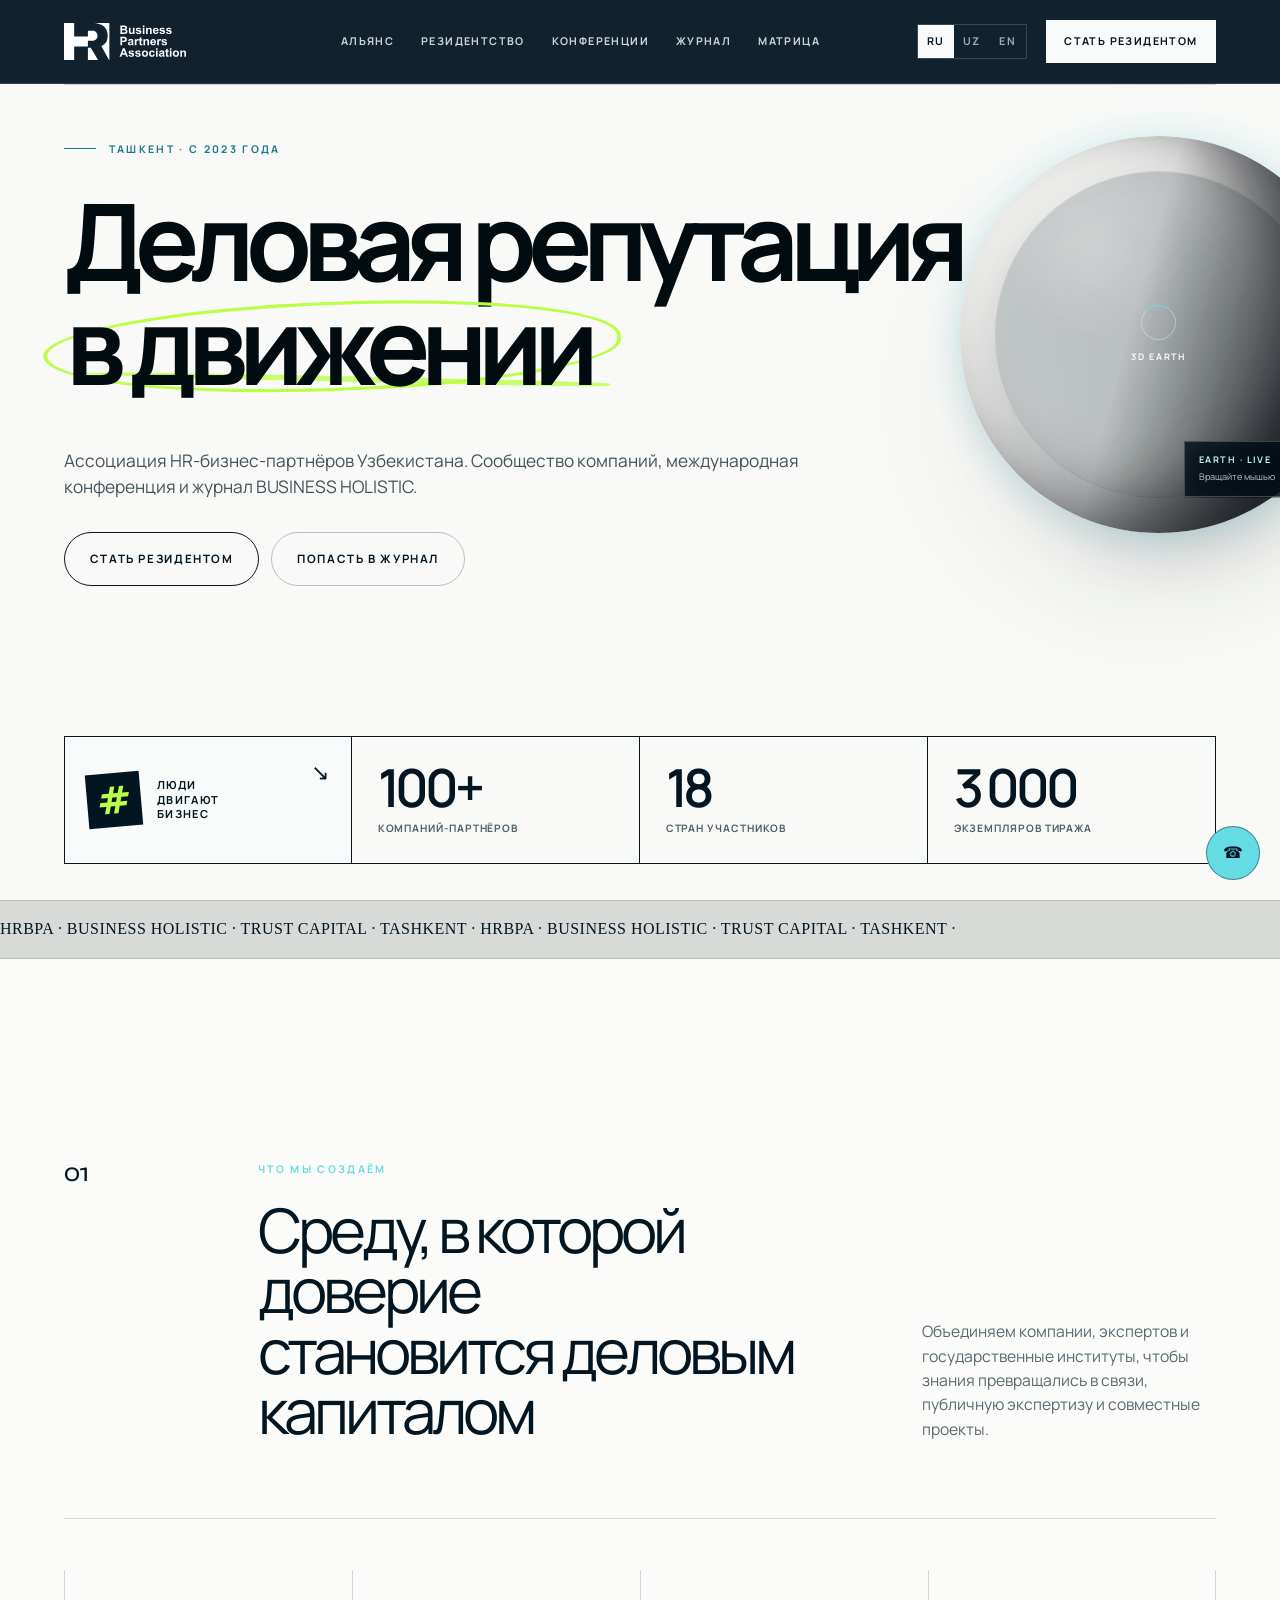
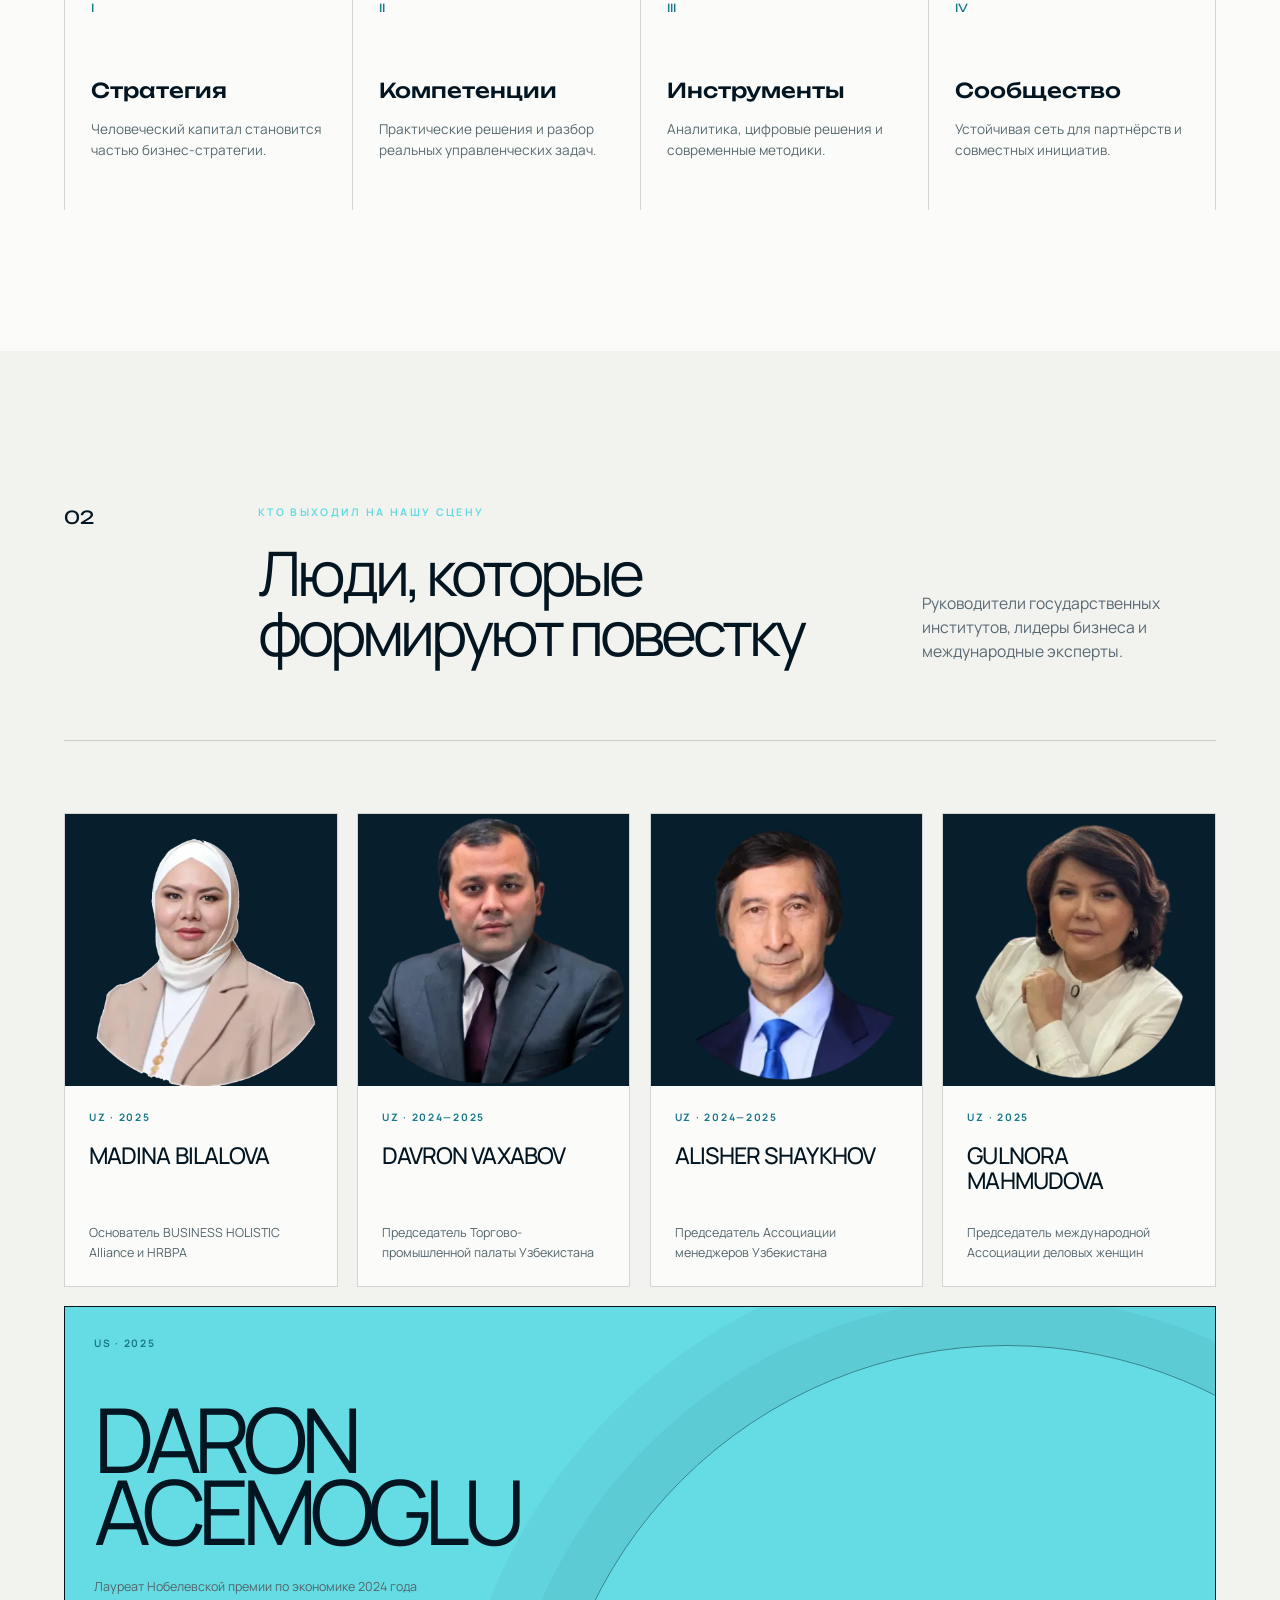
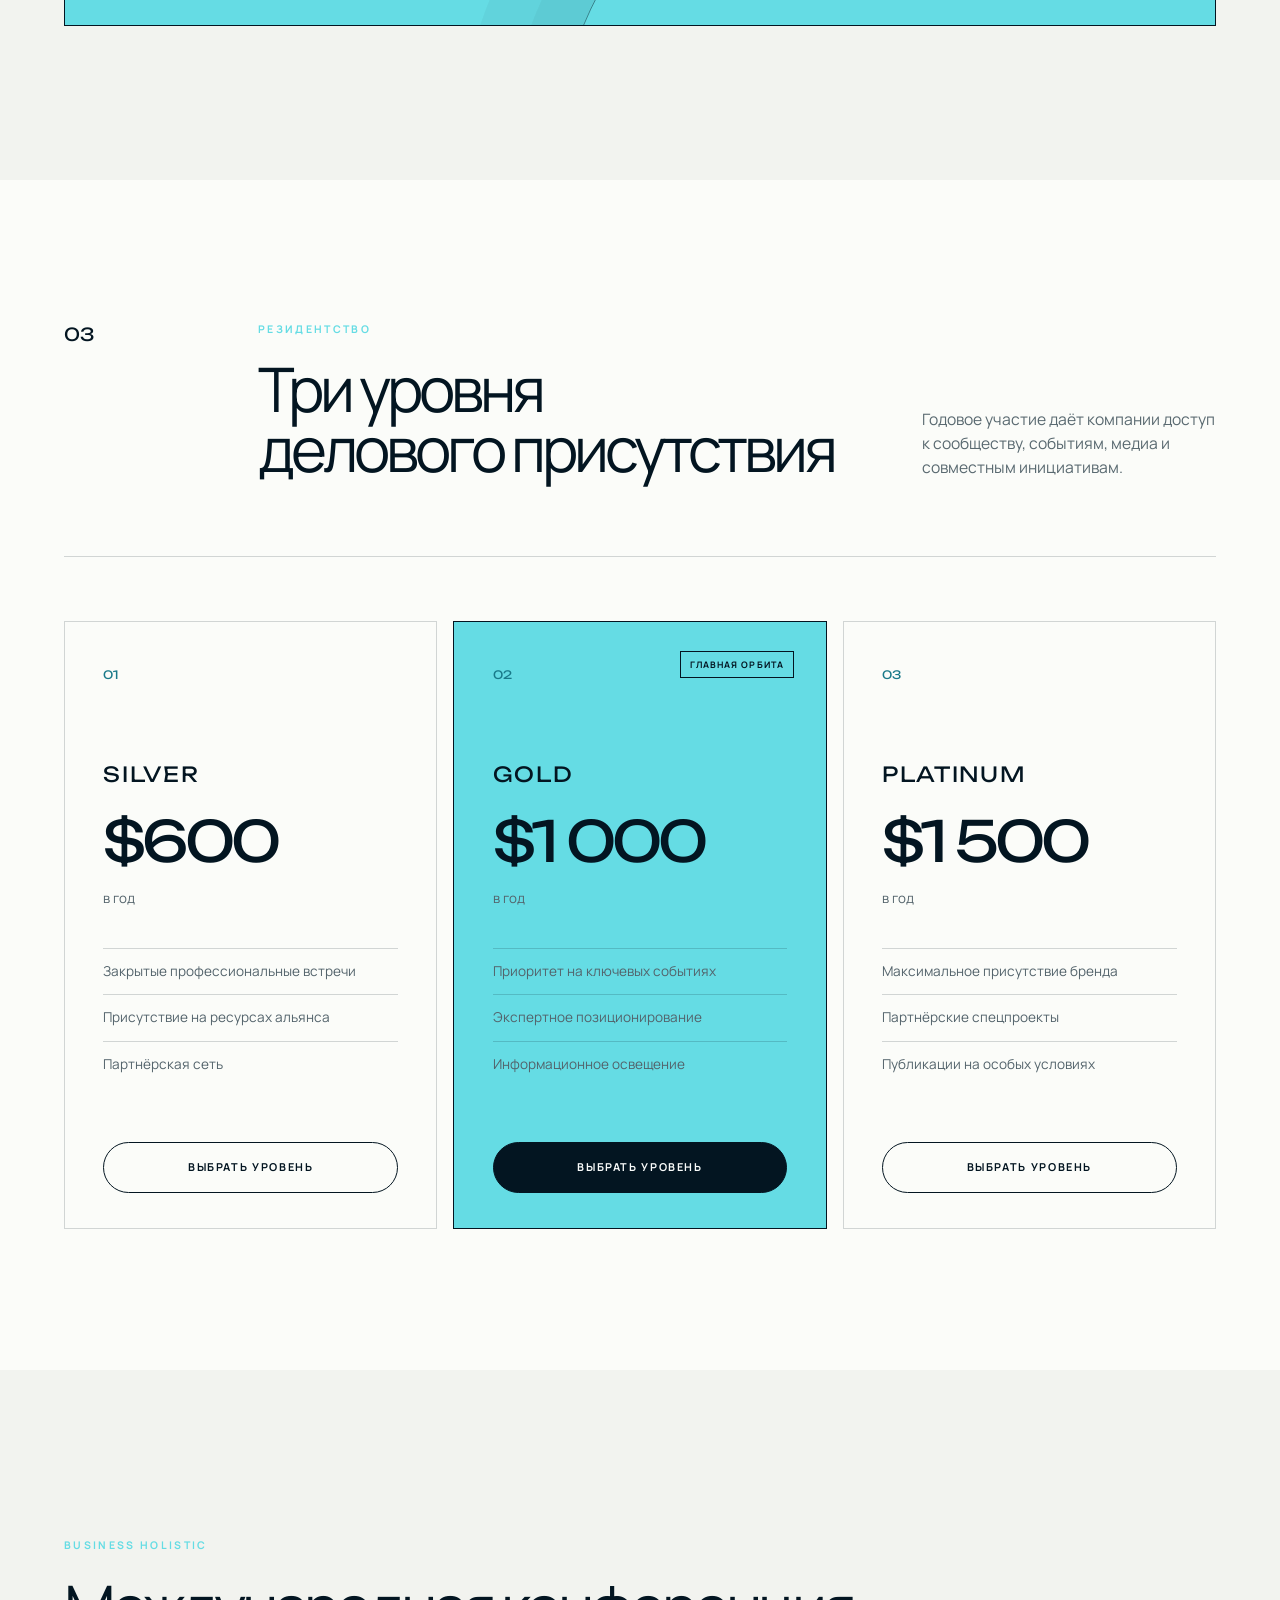
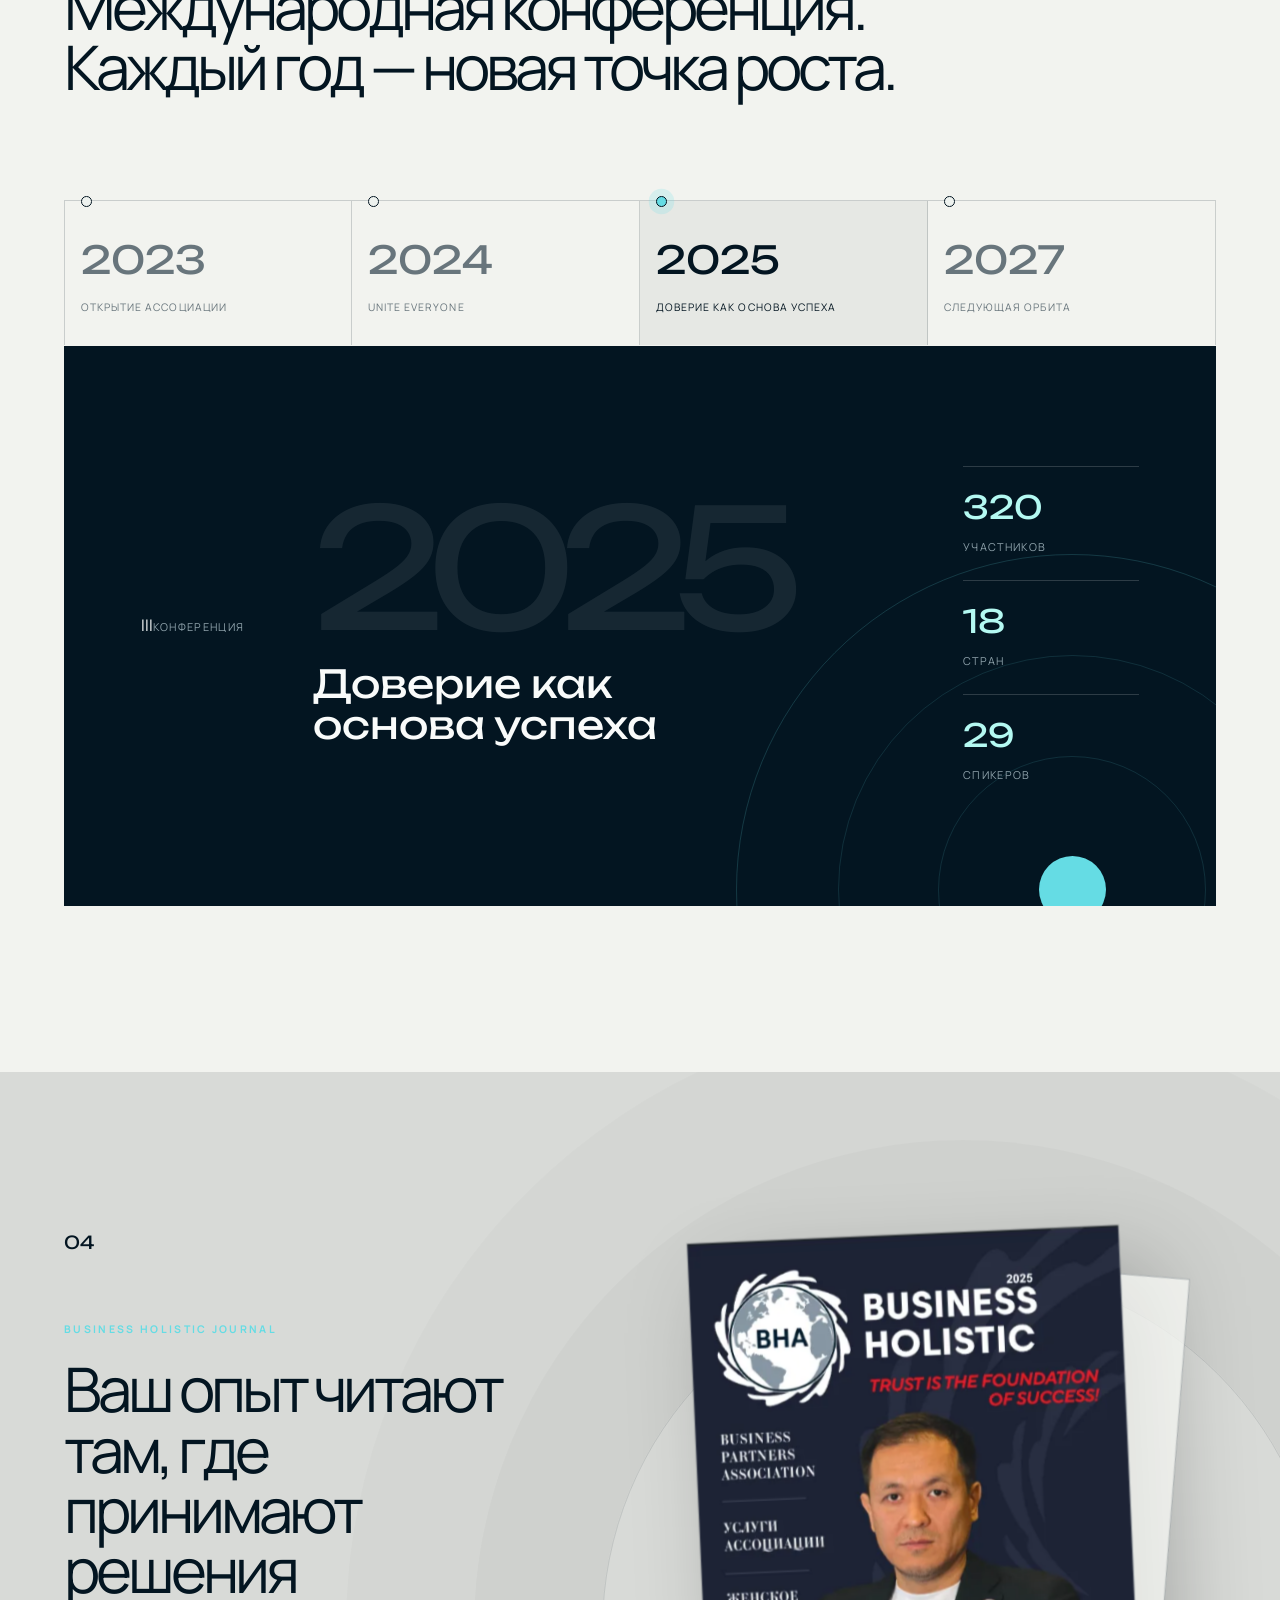
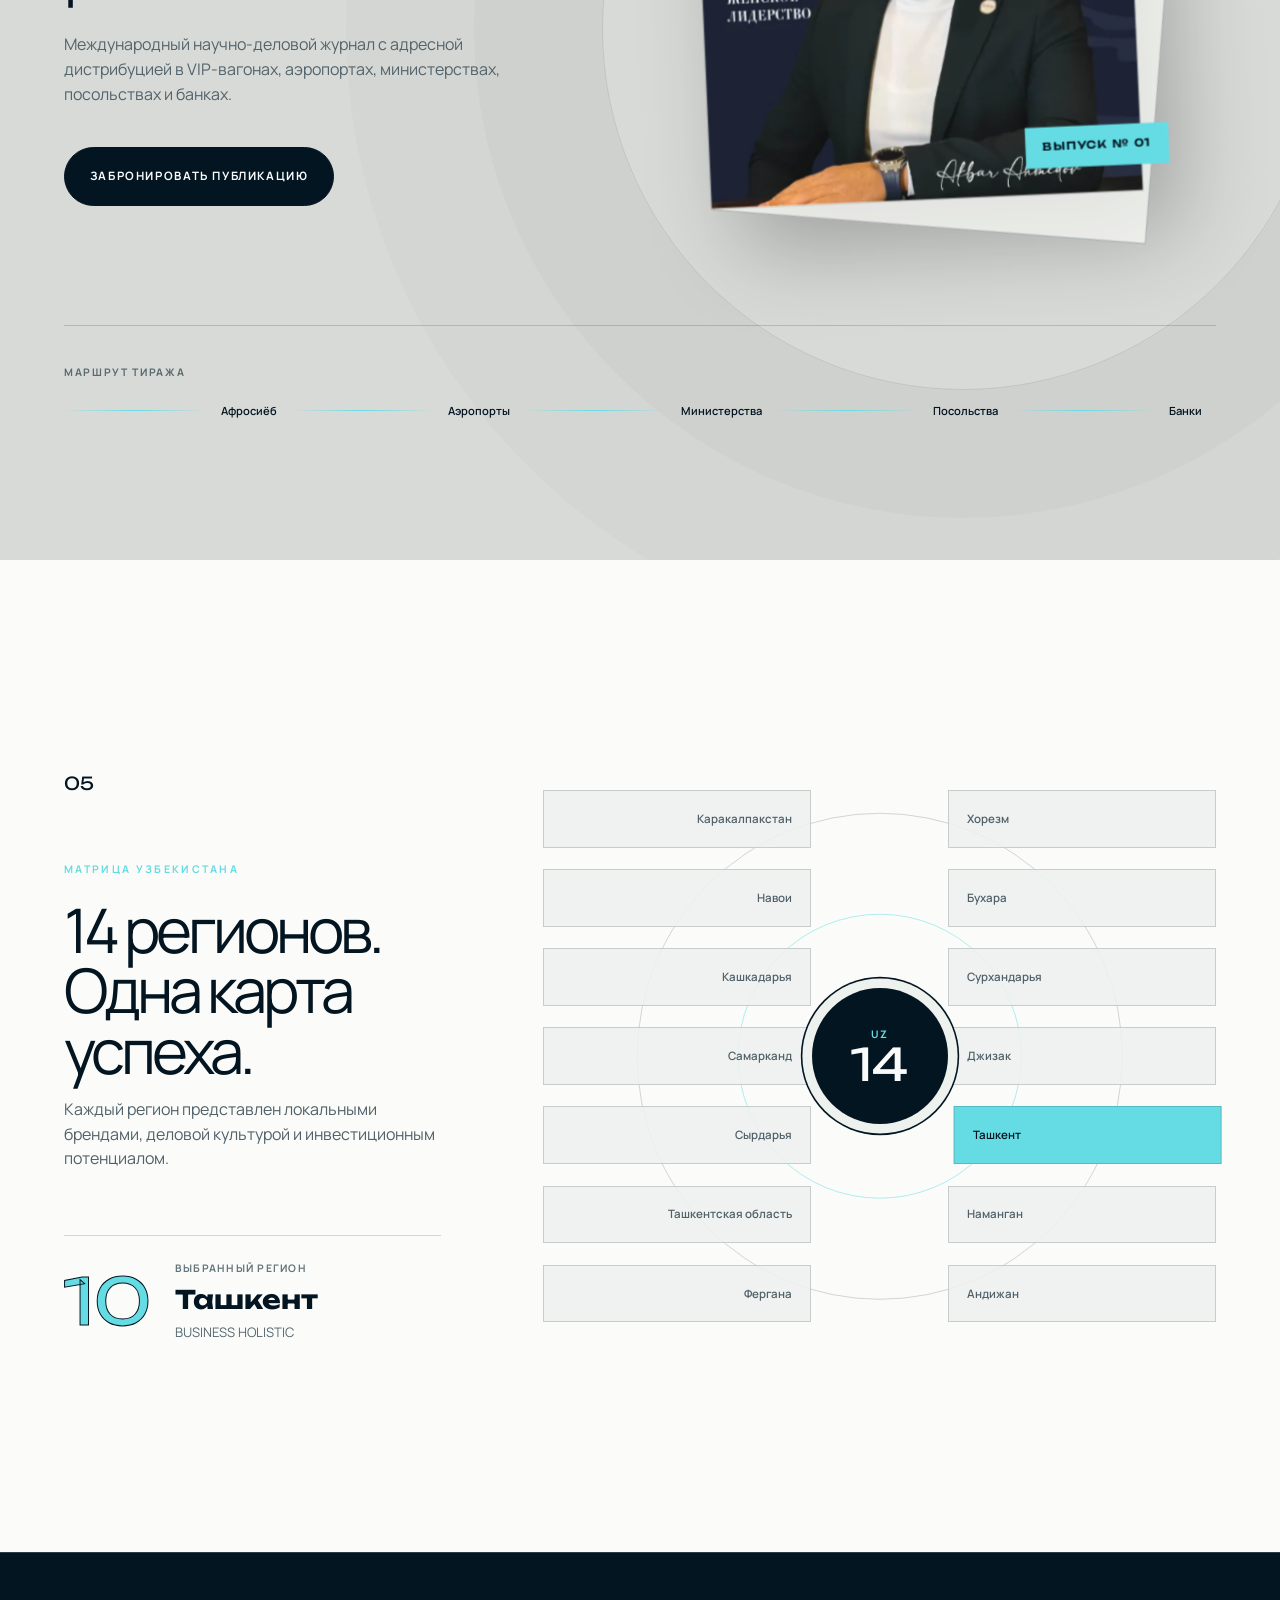
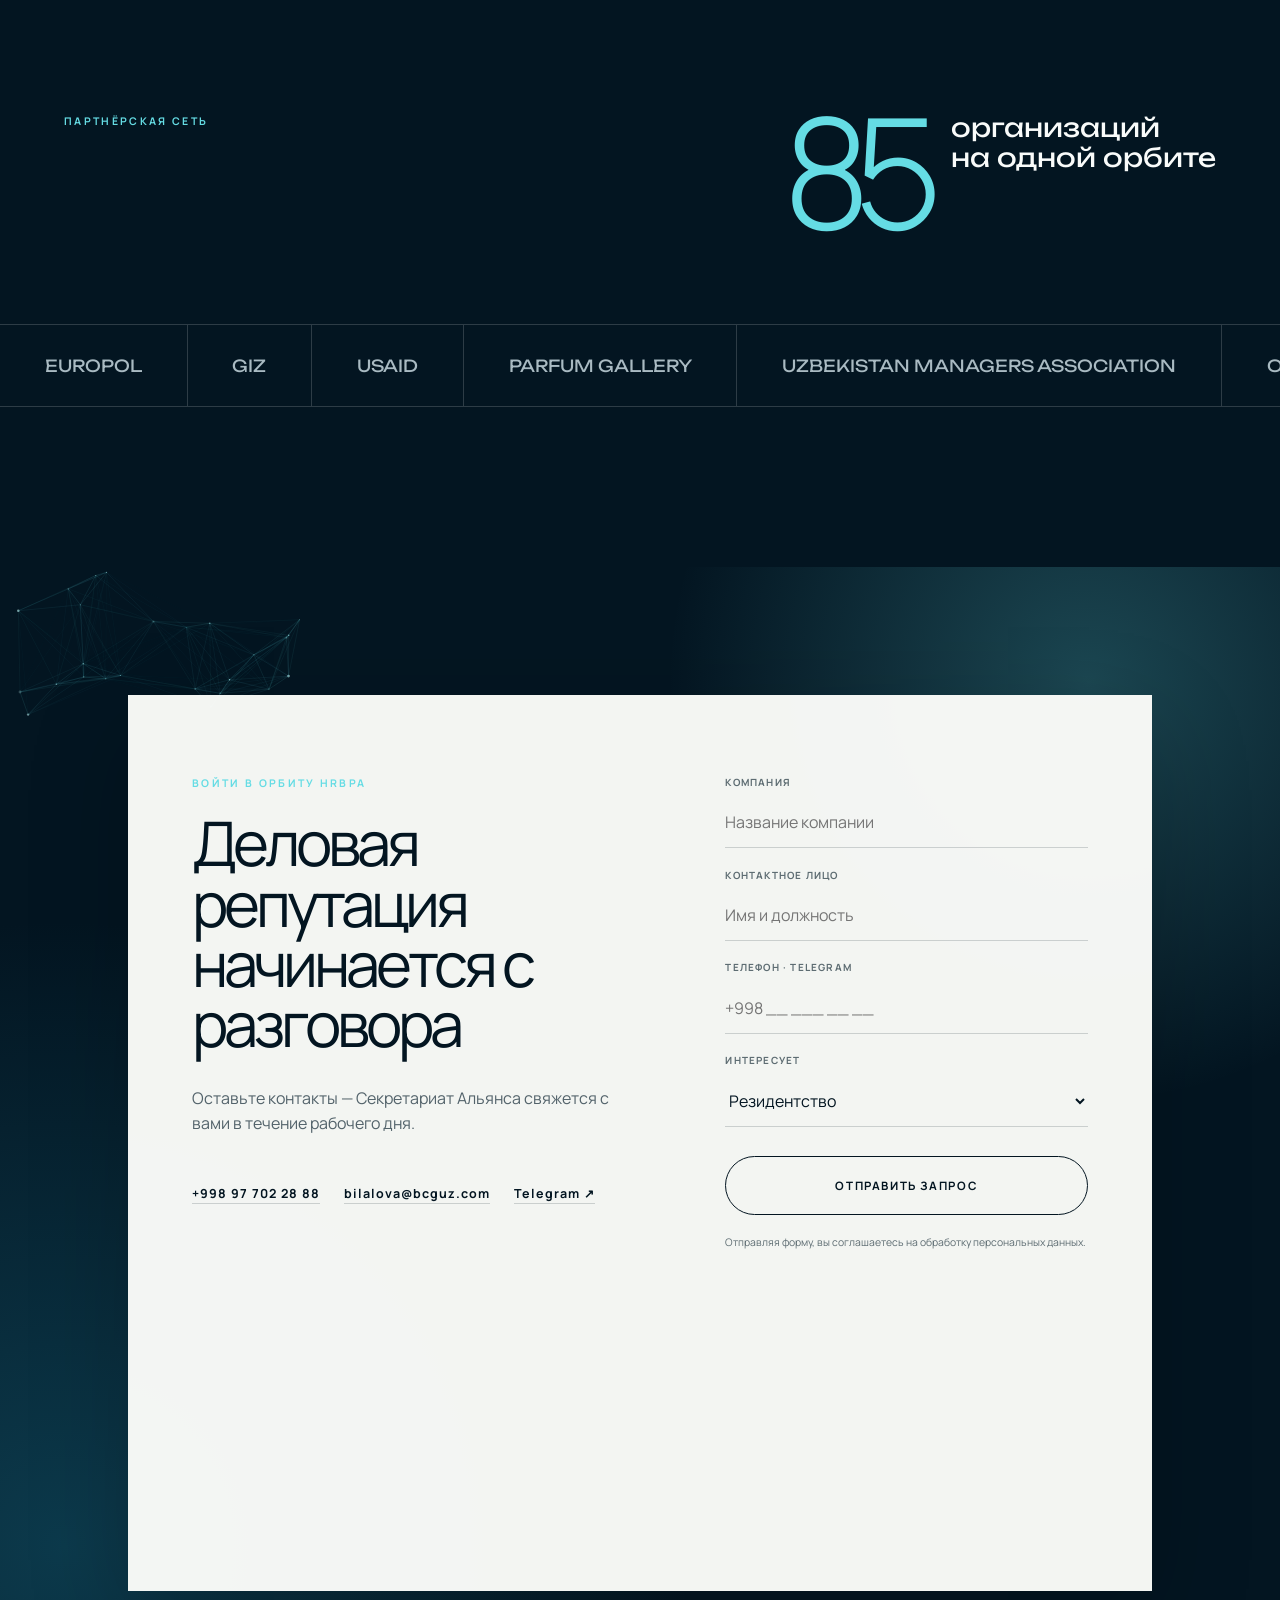
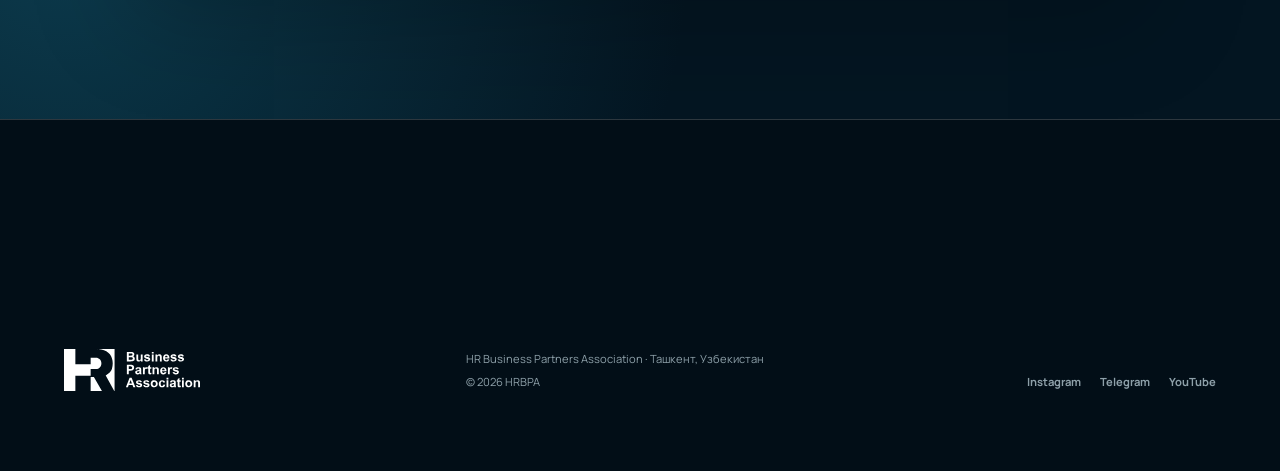
==== index.html @ b3b1828d "Add interactive photoreal Earth to hero" ====
<!doctype html>
<html lang="ru">
  <head>
    <meta charset="UTF-8" />
    <meta name="viewport" content="width=device-width, initial-scale=1.0" />
    <meta name="description" content="HRBPA — деловой альянс HR-бизнес-партнёров Узбекистана, международные конференции и журнал BUSINESS HOLISTIC." />
    <meta name="theme-color" content="#031521" />
    <title>HRBPA — деловая орбита Узбекистана</title>
    <link rel="preconnect" href="https://fonts.googleapis.com" />
    <link rel="preconnect" href="https://fonts.gstatic.com" crossorigin />
    <link href="https://fonts.googleapis.com/css2?family=Manrope:wght@400;500;600;700&family=Unbounded:wght@400;500;600&display=swap" rel="stylesheet" />
    <link rel="icon" type="image/svg+xml" href="data:image/svg+xml,%3Csvg xmlns='http://www.w3.org/2000/svg' viewBox='0 0 64 64'%3E%3Crect width='64' height='64' rx='14' fill='%23031521'/%3E%3Cpath d='M13 18h9v10h11V18h9v28h-9V36H22v10h-9V18Z' fill='%23f7fbff'/%3E%3Cpath d='M44 18h7v28h-7z' fill='%2355d7df'/%3E%3C/svg%3E" />
    <link rel="stylesheet" href="styles.css" />
  </head>
  <body>
    <a class="skip-link" href="#main">К содержанию</a>
    <div class="scroll-progress" aria-hidden="true"></div>

    <header class="site-header" id="top">
      <a class="brand" href="#top" aria-label="HRBPA — главная">
        <img src="assets/logo-hrbpa-white.svg" alt="" width="136" height="50" />
      </a>

      <button class="menu-toggle" type="button" aria-expanded="false" aria-controls="main-nav">
        <span></span><span></span><span></span><b data-i18n="menu">Меню</b>
      </button>

      <nav class="main-nav" id="main-nav" aria-label="Основная навигация">
        <a href="#alliance" data-i18n="navAlliance">Альянс</a>
        <a href="#residency" data-i18n="navResidency">Резидентство</a>
        <a href="#conference" data-i18n="navConference">Конференции</a>
        <a href="#journal" data-i18n="navJournal">Журнал</a>
        <a href="#matrix" data-i18n="navMatrix">Матрица</a>
      </nav>

      <div class="header-actions">
        <div class="language-switcher" aria-label="Язык">
          <button class="is-active" type="button" data-lang="ru">RU</button>
          <button type="button" data-lang="uz">UZ</button>
          <button type="button" data-lang="en">EN</button>
        </div>
        <a class="header-cta" href="#contact" data-i18n="joinShort">Стать резидентом</a>
      </div>
    </header>

    <main id="main">
      <section class="hero hero--moving" aria-labelledby="hero-title">
        <div class="hero-copy">
          <div class="eyebrow"><span></span><b data-i18n="heroEyebrow">Ташкент · с 2023 года</b></div>
          <h1 id="hero-title" data-i18n="heroTitle"><span class="hero-title-line">Деловая репутация</span><span class="hero-title-line hero-title-mark">в движении</span></h1>
          <p data-i18n="heroText">Ассоциация HR-бизнес-партнёров Узбекистана. Сообщество компаний, международная конференция и журнал BUSINESS HOLISTIC.</p>
          <div class="hero-actions">
            <a class="button button--light magnetic" href="#residency" data-i18n="heroPrimary">Стать резидентом</a>
            <a class="button button--ghost magnetic" href="#journal" data-i18n="heroSecondary">Попасть в журнал</a>
          </div>
        </div>

        <div class="hero-earth" role="img" aria-labelledby="earth-label">
          <span class="sr-only" id="earth-label" data-i18n="globeAria">Интерактивная трёхмерная модель Земли</span>
          <div class="earth-poster" aria-hidden="true"></div>
          <canvas id="earth-canvas" aria-hidden="true"></canvas>
          <div class="earth-loading" aria-hidden="true"><span></span><b>3D EARTH</b></div>
          <div class="earth-caption" aria-hidden="true"><span>EARTH · LIVE</span><small data-i18n="globeHint">Вращайте мышью</small></div>
        </div>

        <div class="hero-data">
          <a class="hero-signal" href="#alliance">
            <span aria-hidden="true">#</span>
            <strong data-i18n="heroSignal">Люди<br />двигают<br />бизнес</strong>
            <i aria-hidden="true">↘</i>
          </a>
          <div class="hero-stats" aria-label="HRBPA в цифрах">
            <div><strong data-count="100" data-suffix="+">0</strong><span data-i18n="statResidents">компаний-партнёров</span></div>
            <div><strong data-count="18">0</strong><span data-i18n="statCountries">стран участников</span></div>
            <div><strong data-count="3000" data-group="true">0</strong><span data-i18n="statPrint">экземпляров тиража</span></div>
          </div>
        </div>
      </section>

      <div class="signal-strip" aria-hidden="true">
        <div>HRBPA · BUSINESS HOLISTIC · TRUST CAPITAL · TASHKENT · HRBPA · BUSINESS HOLISTIC · TRUST CAPITAL · TASHKENT ·</div>
      </div>

      <section class="alliance section-dark" id="alliance">
        <div class="section-head reveal">
          <div class="section-index">01</div>
          <div>
            <p class="section-kicker" data-i18n="allianceKicker">Что мы создаём</p>
            <h2 data-i18n="allianceTitle">Среду, в которой доверие<br />становится деловым капиталом</h2>
          </div>
          <p data-i18n="allianceText">Объединяем компании, экспертов и государственные институты, чтобы знания превращались в связи, публичную экспертизу и совместные проекты.</p>
        </div>

        <div class="principles">
          <article class="reveal"><span>I</span><h3 data-i18n="principle1Title">Стратегия</h3><p data-i18n="principle1Text">Человеческий капитал становится частью бизнес-стратегии.</p></article>
          <article class="reveal"><span>II</span><h3 data-i18n="principle2Title">Компетенции</h3><p data-i18n="principle2Text">Практические решения и разбор реальных управленческих задач.</p></article>
          <article class="reveal"><span>III</span><h3 data-i18n="principle3Title">Инструменты</h3><p data-i18n="principle3Text">Аналитика, цифровые решения и современные методики.</p></article>
          <article class="reveal"><span>IV</span><h3 data-i18n="principle4Title">Сообщество</h3><p data-i18n="principle4Text">Устойчивая сеть для партнёрств и совместных инициатив.</p></article>
        </div>
      </section>

      <section class="speakers section-light" id="speakers">
        <div class="section-head reveal">
          <div class="section-index">02</div>
          <div>
            <p class="section-kicker" data-i18n="speakersKicker">Кто выходил на нашу сцену</p>
            <h2 data-i18n="speakersTitle">Люди, которые<br />формируют повестку</h2>
          </div>
          <p data-i18n="speakersText">Руководители государственных институтов, лидеры бизнеса и международные эксперты.</p>
        </div>

        <div class="speaker-track" role="list" aria-label="Спикеры">
          <article class="speaker-card" role="listitem"><img src="assets/madina-bilalova.webp" alt="Madina Bilalova" /><div><span>UZ · 2025</span><h3>MADINA BILALOVA</h3><p data-i18n="speaker1">Основатель BUSINESS HOLISTIC Alliance и HRBPA</p></div></article>
          <article class="speaker-card" role="listitem"><img src="assets/davron-vaxabov.webp" alt="Davron Vaxabov" /><div><span>UZ · 2024—2025</span><h3>DAVRON VAXABOV</h3><p data-i18n="speaker2">Председатель Торгово-промышленной палаты Узбекистана</p></div></article>
          <article class="speaker-card" role="listitem"><img src="assets/alisher-shaykhov.webp" alt="Alisher Shaykhov" /><div><span>UZ · 2024—2025</span><h3>ALISHER SHAYKHOV</h3><p data-i18n="speaker3">Председатель Ассоциации менеджеров Узбекистана</p></div></article>
          <article class="speaker-card" role="listitem"><img src="assets/gulnora-mahmudova.webp" alt="Gulnora Mahmudova" /><div><span>UZ · 2025</span><h3>GULNORA MAHMUDOVA</h3><p data-i18n="speaker4">Председатель международной Ассоциации деловых женщин</p></div></article>
          <article class="speaker-card speaker-card--type" role="listitem"><div><span>US · 2025</span><h3>DARON<br />ACEMOGLU</h3><p data-i18n="speaker5">Лауреат Нобелевской премии по экономике 2024 года</p></div></article>
        </div>
      </section>

      <section class="residency section-dark" id="residency">
        <div class="section-head reveal">
          <div class="section-index">03</div>
          <div>
            <p class="section-kicker" data-i18n="residencyKicker">Резидентство</p>
            <h2 data-i18n="residencyTitle">Три уровня<br />делового присутствия</h2>
          </div>
          <p data-i18n="residencyText">Годовое участие даёт компании доступ к сообществу, событиям, медиа и совместным инициативам.</p>
        </div>

        <div class="tier-grid">
          <article class="tier-card reveal"><span>01</span><p>SILVER</p><h3>$600</h3><small data-i18n="perYear">в год</small><ul><li data-i18n="tier1a">Закрытые профессиональные встречи</li><li data-i18n="tier1b">Присутствие на ресурсах альянса</li><li data-i18n="tier1c">Партнёрская сеть</li></ul><button type="button" data-tier="Silver" data-i18n="choose">Выбрать уровень</button></article>
          <article class="tier-card tier-card--featured reveal"><div class="tier-signal" data-i18n="popular">Главная орбита</div><span>02</span><p>GOLD</p><h3>$1 000</h3><small data-i18n="perYear">в год</small><ul><li data-i18n="tier2a">Приоритет на ключевых событиях</li><li data-i18n="tier2b">Экспертное позиционирование</li><li data-i18n="tier2c">Информационное освещение</li></ul><button type="button" data-tier="Gold" data-i18n="choose">Выбрать уровень</button></article>
          <article class="tier-card reveal"><span>03</span><p>PLATINUM</p><h3>$1 500</h3><small data-i18n="perYear">в год</small><ul><li data-i18n="tier3a">Максимальное присутствие бренда</li><li data-i18n="tier3b">Партнёрские спецпроекты</li><li data-i18n="tier3c">Публикации на особых условиях</li></ul><button type="button" data-tier="Platinum" data-i18n="choose">Выбрать уровень</button></article>
        </div>
      </section>

      <section class="conference section-light" id="conference">
        <div class="conference-intro reveal">
          <p class="section-kicker" data-i18n="conferenceKicker">BUSINESS HOLISTIC</p>
          <h2 data-i18n="conferenceTitle">Международная конференция.<br />Каждый год — новая точка роста.</h2>
        </div>

        <div class="timeline" role="tablist" aria-label="Годы конференций">
          <button class="timeline-year" type="button" role="tab" data-year="2023" aria-selected="false"><span>2023</span><small data-i18n="year2023">Открытие ассоциации</small></button>
          <button class="timeline-year" type="button" role="tab" data-year="2024" aria-selected="false"><span>2024</span><small>UNITE EVERYONE</small></button>
          <button class="timeline-year is-active" type="button" role="tab" data-year="2025" aria-selected="true"><span>2025</span><small data-i18n="year2025">Доверие как основа успеха</small></button>
          <button class="timeline-year" type="button" role="tab" data-year="2027" aria-selected="false"><span>2027</span><small data-i18n="year2027">Следующая орбита</small></button>
        </div>

        <div class="conference-stage reveal">
          <div class="stage-orbits" aria-hidden="true"><i></i><i></i><i></i></div>
          <div><span id="conference-edition">III</span><small data-i18n="edition">конференция</small></div>
          <div><strong id="conference-year">2025</strong><h3 id="conference-name">Доверие как основа успеха</h3></div>
          <div class="conference-metrics"><p><strong id="conference-attendees">320</strong><span data-i18n="attendees">участников</span></p><p><strong id="conference-countries">18</strong><span data-i18n="countries">стран</span></p><p><strong id="conference-speakers">29</strong><span data-i18n="speakersCount">спикеров</span></p></div>
        </div>
      </section>

      <section class="journal section-dark" id="journal">
        <div class="journal-copy reveal">
          <div class="section-index">04</div>
          <p class="section-kicker">BUSINESS HOLISTIC JOURNAL</p>
          <h2 data-i18n="journalTitle">Ваш опыт читают<br />там, где принимают решения</h2>
          <p data-i18n="journalText">Международный научно-деловой журнал с адресной дистрибуцией в VIP-вагонах, аэропортах, министерствах, посольствах и банках.</p>
          <a class="button button--light magnetic" href="#contact" data-i18n="journalCta">Забронировать публикацию</a>
        </div>

        <div class="magazine-scene reveal" aria-label="Форматы публикации">
          <a class="magazine-cover magazine-cover--real" href="https://hrbpa.org/uz/journal/vypuski/vypusk-01" target="_blank" rel="noreferrer" aria-label="Открыть выпуск № 01 BUSINESS HOLISTIC">
            <img src="assets/journal-issue-01.webp" alt="Обложка выпуска № 01 журнала BUSINESS HOLISTIC" />
            <span data-i18n="issueOne">Выпуск № 01</span>
          </a>
        </div>

        <div class="distribution reveal">
          <span data-i18n="distribution">Маршрут тиража</span>
          <div><i></i><b data-i18n="dist1">Афросиёб</b><i></i><b data-i18n="dist2">Аэропорты</b><i></i><b data-i18n="dist3">Министерства</b><i></i><b data-i18n="dist4">Посольства</b><i></i><b data-i18n="dist5">Банки</b></div>
        </div>
      </section>

      <section class="matrix section-light" id="matrix">
        <div class="matrix-copy reveal">
          <div class="section-index">05</div>
          <p class="section-kicker" data-i18n="matrixKicker">Матрица Узбекистана</p>
          <h2 data-i18n="matrixTitle">14 регионов.<br />Одна карта успеха.</h2>
          <p data-i18n="matrixText">Каждый регион представлен локальными брендами, деловой культурой и инвестиционным потенциалом.</p>
          <div class="matrix-selected"><span id="region-number">10</span><div><small data-i18n="selectedRegion">Выбранный регион</small><strong id="region-name">Ташкент</strong><p id="region-theme">BUSINESS HOLISTIC</p></div></div>
        </div>

        <div class="region-orbit reveal" role="list" aria-label="Регионы Узбекистана">
          <div class="region-core"><span>UZ</span><strong>14</strong></div>
          <button type="button" data-region="Каракалпакстан" data-theme="Экология и возрождение Приаралья" data-no="01">Каракалпакстан</button>
          <button type="button" data-region="Хорезм" data-theme="Знания как актив" data-no="02">Хорезм</button>
          <button type="button" data-region="Навои" data-theme="Инновации в недрах" data-no="03">Навои</button>
          <button type="button" data-region="Бухара" data-theme="Устойчивый туризм и ESG" data-no="04">Бухара</button>
          <button type="button" data-region="Кашкадарья" data-theme="Агро-лидеры 2026" data-no="05">Кашкадарья</button>
          <button type="button" data-region="Сурхандарья" data-theme="Транзит и торговое партнёрство" data-no="06">Сурхандарья</button>
          <button type="button" data-region="Самарканд" data-theme="Традиции в цифровой экономике" data-no="07">Самарканд</button>
          <button type="button" data-region="Джизак" data-theme="Автопром и инвестиции" data-no="08">Джизак</button>
          <button type="button" data-region="Сырдарья" data-theme="Ресурсы и доверие" data-no="09">Сырдарья</button>
          <button class="is-active" type="button" data-region="Ташкент" data-theme="BUSINESS HOLISTIC" data-no="10">Ташкент</button>
          <button type="button" data-region="Ташкентская область" data-theme="Энергия индустриального роста" data-no="11">Ташкентская область</button>
          <button type="button" data-region="Наманган" data-theme="Энергия малого бизнеса" data-no="12">Наманган</button>
          <button type="button" data-region="Фергана" data-theme="Экосистема доверия" data-no="13">Фергана</button>
          <button type="button" data-region="Андижан" data-theme="Инклюзивный рост" data-no="14">Андижан</button>
        </div>
      </section>

      <section class="partners section-dark" id="partners">
        <div class="partner-heading reveal"><p class="section-kicker" data-i18n="partnersKicker">Партнёрская сеть</p><h2><span data-count="85">0</span> <small data-i18n="partnersTitle">организаций<br />на одной орбите</small></h2></div>
        <div class="partner-marquee" aria-label="Партнёры"><div><span>EUROPOL</span><span>GIZ</span><span>USAID</span><span>PARFUM GALLERY</span><span>UZBEKISTAN MANAGERS ASSOCIATION</span><span>OCA MAGAZINE</span><span>SILK ROAD MEDIA</span><span>JARVIX</span><span>EUROPOL</span><span>GIZ</span><span>USAID</span><span>PARFUM GALLERY</span></div></div>
      </section>

      <section class="contact" id="contact">
        <canvas id="contact-canvas" aria-hidden="true"></canvas>
        <div class="contact-copy reveal">
          <p class="section-kicker" data-i18n="contactKicker">Войти в орбиту HRBPA</p>
          <h2 data-i18n="contactTitle">Деловая репутация<br />начинается с разговора</h2>
          <p data-i18n="contactText">Оставьте контакты — Секретариат Альянса свяжется с вами в течение рабочего дня.</p>
          <div><a href="tel:+998977022888">+998 97 702 28 88</a><a href="mailto:bilalova@bcguz.com">bilalova@bcguz.com</a><a href="https://t.me/hrbpauz" target="_blank" rel="noreferrer">Telegram ↗</a></div>
        </div>

        <form class="contact-form reveal" id="contact-form">
          <label><span data-i18n="companyLabel">Компания</span><input name="company" required autocomplete="organization" placeholder="Название компании" data-i18n-placeholder="companyPlaceholder" /></label>
          <label><span data-i18n="nameLabel">Контактное лицо</span><input name="name" required autocomplete="name" placeholder="Имя и должность" data-i18n-placeholder="namePlaceholder" /></label>
          <label><span data-i18n="phoneLabel">Телефон · Telegram</span><input name="phone" required autocomplete="tel" placeholder="+998 __ ___ __ __" /></label>
          <label><span data-i18n="interestLabel">Интересует</span><select name="interest"><option data-i18n="interestResidency">Резидентство</option><option data-i18n="interestJournal">Публикация в журнале</option><option data-i18n="interestConference">Конференция</option><option data-i18n="interestPartnership">Партнёрский проект</option></select></label>
          <button class="button button--light magnetic" type="submit" data-i18n="submit">Отправить запрос</button>
          <p class="form-note" data-i18n="privacy">Отправляя форму, вы соглашаетесь на обработку персональных данных.</p>
          <p class="form-status" role="status"></p>
        </form>
      </section>
    </main>

    <footer>
      <img src="assets/logo-hrbpa-white.svg" alt="HRBPA" width="150" height="55" />
      <div><p data-i18n="footerText">HR Business Partners Association · Ташкент, Узбекистан</p><span>© 2026 HRBPA</span></div>
      <div><a href="https://www.instagram.com/hrbpa.uz/" target="_blank" rel="noreferrer">Instagram</a><a href="https://t.me/hrbpauz" target="_blank" rel="noreferrer">Telegram</a><a href="https://www.youtube.com/@business.holistic" target="_blank" rel="noreferrer">YouTube</a></div>
    </footer>

    <a class="floating-call" href="tel:+998977022888" aria-label="Позвонить">☎</a>
    <script src="script.js"></script>
    <script type="module" src="globe.js"></script>
  </body>
</html>
---- styles.css ----
:root {
  --ink: #031521;
  --ink-2: #071e2c;
  --ink-3: #0b2a3a;
  --paper: #eef2ef;
  --white: #f9fbfa;
  --mist: #b9c5cb;
  --cyan: #65dce4;
  --cyan-2: #b4f9f2;
  --line-dark: rgba(255, 255, 255, 0.17);
  --line-light: rgba(3, 21, 33, 0.17);
  --pad: clamp(1.25rem, 5vw, 6.5rem);
  --radius: 0.25rem;
  --ease: cubic-bezier(0.2, 0.8, 0.2, 1);
}

* {
  box-sizing: border-box;
}

html {
  scroll-behavior: smooth;
  background: var(--ink);
}

body {
  margin: 0;
  min-width: 320px;
  overflow-x: hidden;
  color: var(--white);
  background: var(--ink);
  font-family: "Manrope", sans-serif;
  font-size: 16px;
  line-height: 1.55;
  text-rendering: optimizeLegibility;
}

body.menu-open {
  overflow: hidden;
}

button,
input,
select {
  font: inherit;
}

button,
a {
  -webkit-tap-highlight-color: transparent;
}

a {
  color: inherit;
  text-decoration: none;
}

button {
  color: inherit;
}

::selection {
  color: var(--ink);
  background: var(--cyan);
}

:focus-visible {
  outline: 2px solid var(--cyan);
  outline-offset: 5px;
}

.skip-link {
  position: fixed;
  z-index: 200;
  top: 1rem;
  left: 1rem;
  padding: 0.75rem 1rem;
  color: var(--ink);
  background: var(--white);
  transform: translateY(-150%);
  transition: transform 0.2s ease;
}

.skip-link:focus {
  transform: translateY(0);
}

.scroll-progress {
  position: fixed;
  z-index: 150;
  top: 0;
  left: 0;
  width: 100%;
  height: 2px;
  pointer-events: none;
  background: var(--cyan);
  transform: scaleX(0);
  transform-origin: 0 50%;
}

.site-header {
  position: fixed;
  z-index: 100;
  top: 0;
  right: 0;
  left: 0;
  display: grid;
  grid-template-columns: 180px 1fr auto;
  align-items: center;
  min-height: 5.75rem;
  padding: 0.8rem var(--pad);
  border-bottom: 1px solid transparent;
  transition: min-height 0.35s var(--ease), background 0.35s ease, border-color 0.35s ease;
}

.site-header.is-scrolled,
.site-header.menu-visible {
  min-height: 4.65rem;
  border-color: var(--line-dark);
  background: rgba(3, 21, 33, 0.86);
  backdrop-filter: blur(18px);
}

.brand {
  position: relative;
  z-index: 2;
  display: inline-flex;
  width: max-content;
}

.brand img {
  display: block;
  width: clamp(7rem, 9.5vw, 9rem);
  height: auto;
}

.main-nav {
  display: flex;
  justify-content: center;
  gap: clamp(1.1rem, 2.1vw, 2.5rem);
}

.main-nav a,
.header-cta,
.language-switcher button {
  font-size: 0.67rem;
  font-weight: 700;
  letter-spacing: 0.13em;
  text-transform: uppercase;
}

.main-nav a {
  position: relative;
  color: #ccd6da;
  transition: color 0.25s ease;
}

.main-nav a::after {
  position: absolute;
  right: 0;
  bottom: -0.65rem;
  left: 0;
  height: 1px;
  content: "";
  background: var(--cyan);
  transform: scaleX(0);
  transform-origin: 100% 50%;
  transition: transform 0.35s var(--ease);
}

.main-nav a:hover,
.main-nav a:focus-visible {
  color: var(--white);
}

.main-nav a:hover::after,
.main-nav a:focus-visible::after {
  transform: scaleX(1);
  transform-origin: 0 50%;
}

.header-actions {
  display: flex;
  align-items: center;
  gap: 1.2rem;
}

.language-switcher {
  display: flex;
  border: 1px solid var(--line-dark);
}

.language-switcher button {
  min-width: 2.25rem;
  padding: 0.52rem 0.4rem;
  border: 0;
  color: #9cacb4;
  background: transparent;
  cursor: pointer;
}

.language-switcher button.is-active {
  color: var(--ink);
  background: var(--white);
}

.header-cta {
  padding: 0.85rem 1.15rem;
  color: var(--ink);
  background: var(--white);
  transition: color 0.25s ease, background 0.25s ease;
}

.header-cta:hover {
  color: var(--ink);
  background: var(--cyan);
}

.menu-toggle {
  display: none;
}

.hero {
  position: relative;
  display: grid;
  grid-template-columns: minmax(0, 1fr) minmax(16rem, 0.55fr);
  align-content: center;
  height: max(46rem, 100svh);
  max-height: 64rem;
  padding: 9rem var(--pad) 8rem;
  overflow: hidden;
  isolation: isolate;
  background: radial-gradient(circle at 75% 35%, rgba(31, 105, 127, 0.21), transparent 28%),
    linear-gradient(125deg, #051d2c 0%, var(--ink) 45%, #020c14 100%);
}

#space-canvas,
#contact-canvas {
  position: absolute;
  inset: 0;
  z-index: -3;
  display: block;
}

.hero-grid {
  position: absolute;
  z-index: -2;
  inset: 0;
  opacity: 0.14;
  background-image: linear-gradient(rgba(112, 224, 230, 0.16) 1px, transparent 1px),
    linear-gradient(90deg, rgba(112, 224, 230, 0.16) 1px, transparent 1px);
  background-size: 8vw 8vw;
  mask-image: linear-gradient(to right, black, transparent 74%);
}

.hero-copy {
  position: relative;
  z-index: 3;
  max-width: 61rem;
}

.eyebrow,
.section-kicker {
  display: flex;
  align-items: center;
  gap: 0.8rem;
  margin: 0 0 2rem;
  color: var(--cyan);
  font-size: clamp(0.66rem, 0.8vw, 0.78rem);
  font-weight: 700;
  letter-spacing: 0.22em;
  text-transform: uppercase;
}

.eyebrow span {
  width: 2rem;
  height: 1px;
  background: currentColor;
}

.hero h1,
.section-head h2,
.conference-intro h2,
.journal-copy h2,
.matrix-copy h2,
.contact-copy h2 {
  margin: 0;
  font-family: "Unbounded", sans-serif;
  font-weight: 500;
  letter-spacing: -0.052em;
  line-height: 1.03;
}

.hero h1 {
  max-width: 68rem;
  font-size: clamp(3.2rem, 6.1vw, 7.3rem);
}

.hero-copy > p {
  max-width: 46rem;
  margin: 2rem 0 0;
  color: #b8c5cc;
  font-size: clamp(1.05rem, 1.5vw, 1.4rem);
}

.hero-actions {
  display: flex;
  flex-wrap: wrap;
  gap: 0.75rem;
  margin-top: 2.4rem;
}

.button {
  position: relative;
  display: inline-flex;
  align-items: center;
  justify-content: center;
  min-height: 3.7rem;
  padding: 0.95rem 1.55rem;
  overflow: hidden;
  border: 1px solid transparent;
  font-size: 0.72rem;
  font-weight: 700;
  letter-spacing: 0.14em;
  text-transform: uppercase;
  transition: color 0.3s ease, background 0.3s ease, border-color 0.3s ease, transform 0.18s ease;
}

.button--light {
  color: var(--ink);
  background: var(--white);
}

.button--light:hover {
  background: var(--cyan);
}

.button--ghost {
  border-color: var(--line-dark);
  color: var(--white);
  background: rgba(255, 255, 255, 0.02);
}

.button--ghost:hover {
  border-color: var(--cyan);
  color: var(--cyan);
}

.hero-stats {
  position: absolute;
  z-index: 4;
  right: var(--pad);
  bottom: 3.5rem;
  display: grid;
  grid-template-columns: repeat(3, minmax(7rem, 1fr));
  width: min(45rem, 50vw);
  border-top: 1px solid var(--line-dark);
}

.hero-stats > div {
  padding: 1rem 1.2rem 0;
  border-left: 1px solid var(--line-dark);
}

.hero-stats strong {
  display: block;
  color: var(--cyan-2);
  font-family: "Unbounded", sans-serif;
  font-size: clamp(1.6rem, 2.7vw, 3.1rem);
  font-weight: 400;
}

.hero-stats span {
  display: block;
  margin-top: 0.25rem;
  color: #96a7af;
  font-size: 0.72rem;
}

.scroll-cue {
  position: absolute;
  z-index: 3;
  bottom: 3.6rem;
  left: var(--pad);
  display: flex;
  align-items: center;
  gap: 0.8rem;
  color: #8fa1aa;
  font-size: 0.62rem;
  font-weight: 700;
  letter-spacing: 0.18em;
  text-transform: uppercase;
}

.scroll-cue i {
  position: relative;
  width: 3rem;
  height: 1px;
  overflow: hidden;
  background: var(--line-dark);
}

.scroll-cue i::after {
  position: absolute;
  inset: 0;
  content: "";
  background: var(--cyan);
  animation: scan 2s var(--ease) infinite;
}

.hero-orbit {
  position: absolute;
  z-index: 0;
  top: 43%;
  right: -10vw;
  width: min(58vw, 58rem);
  aspect-ratio: 1;
  transform: translateY(-50%);
}

.globe {
  position: absolute;
  z-index: 2;
  inset: 19%;
  overflow: hidden;
  border: 1px solid rgba(113, 232, 239, 0.38);
  border-radius: 50%;
  background: radial-gradient(circle at 33% 30%, rgba(106, 231, 238, 0.24), transparent 9%),
    repeating-radial-gradient(ellipse at 50% 50%, transparent 0 8%, rgba(104, 220, 226, 0.07) 8.2% 8.5%),
    radial-gradient(circle at 40% 34%, #0f526b 0, #0a3247 24%, #041a2a 62%, #020c14 100%);
  box-shadow: inset -3rem -2rem 5rem #00070d, 0 0 4rem rgba(82, 208, 218, 0.18);
  animation: globeFloat 8s ease-in-out infinite;
}

.globe::before,
.globe::after {
  position: absolute;
  content: "";
  border-radius: 50%;
}

.globe::before {
  inset: 4% -25%;
  border: 1px solid rgba(130, 238, 241, 0.16);
  transform: rotate(22deg);
}

.globe::after {
  inset: -25% 14%;
  border: 1px solid rgba(130, 238, 241, 0.13);
}

.globe-glow {
  position: absolute;
  inset: -2%;
  border-radius: 50%;
  box-shadow: inset 1.1rem 0 1.5rem rgba(139, 245, 241, 0.24);
}

.orbit {
  position: absolute;
  z-index: 1;
  inset: 4%;
  border: 1px solid rgba(103, 219, 227, 0.21);
  border-radius: 50%;
  transform: rotateX(67deg) rotateZ(-14deg);
}

.orbit i {
  position: absolute;
  top: 50%;
  left: -0.25rem;
  width: 0.45rem;
  height: 0.45rem;
  border-radius: 50%;
  background: var(--white);
  box-shadow: 0 0 1rem var(--cyan);
}

.orbit--one {
  animation: orbitSpin 12s linear infinite;
}

.orbit--two {
  inset: 11%;
  transform: rotateX(72deg) rotateZ(40deg);
  animation: orbitSpin 18s linear reverse infinite;
}

.orbit--three {
  inset: -5%;
  transform: rotateX(76deg) rotateZ(-52deg);
  animation: orbitSpin 26s linear infinite;
}

.signal-strip {
  position: relative;
  z-index: 6;
  overflow: hidden;
  border-top: 1px solid var(--line-dark);
  border-bottom: 1px solid var(--line-dark);
  color: var(--cyan-2);
  background: var(--ink);
}

.signal-strip div {
  width: max-content;
  padding: 0.8rem 0;
  font-family: "Unbounded", sans-serif;
  font-size: 0.72rem;
  letter-spacing: 0.16em;
  white-space: nowrap;
  animation: marquee 30s linear infinite;
}

.section-dark,
.section-light {
  position: relative;
  padding: clamp(6rem, 11vw, 10rem) var(--pad);
}

.section-dark {
  color: var(--white);
  background: var(--ink);
}

.section-light {
  color: var(--ink);
  background: var(--paper);
}

.section-head {
  display: grid;
  grid-template-columns: minmax(3rem, 0.35fr) minmax(20rem, 1.5fr) minmax(15rem, 0.72fr);
  gap: clamp(1.2rem, 4vw, 5rem);
  align-items: end;
  padding-bottom: clamp(3rem, 6vw, 5.5rem);
  border-bottom: 1px solid currentColor;
  border-color: inherit;
}

.section-dark .section-head {
  border-color: var(--line-dark);
}

.section-light .section-head {
  border-color: var(--line-light);
}

.section-index {
  align-self: start;
  font-family: "Unbounded", sans-serif;
  font-size: clamp(0.9rem, 1.4vw, 1.2rem);
}

.section-head .section-kicker,
.journal-copy .section-kicker,
.matrix-copy .section-kicker,
.contact-copy .section-kicker {
  margin-bottom: 1.4rem;
}

.section-head h2,
.conference-intro h2,
.journal-copy h2,
.matrix-copy h2,
.contact-copy h2 {
  font-size: clamp(2.3rem, 4.8vw, 5.6rem);
}

.section-head > p {
  max-width: 28rem;
  margin: 0;
  color: #9dafb7;
  font-size: 0.98rem;
}

.section-light .section-head > p {
  color: #586873;
}

.principles {
  display: grid;
  grid-template-columns: repeat(4, 1fr);
  margin-top: 3.2rem;
}

.principles article {
  min-height: 18rem;
  padding: 1.5rem clamp(1rem, 2vw, 2rem);
  border-left: 1px solid var(--line-dark);
  transition: color 0.4s ease, background 0.4s ease, transform 0.4s var(--ease);
}

.principles article:last-child {
  border-right: 1px solid var(--line-dark);
}

.principles article:hover {
  color: var(--ink);
  background: var(--cyan);
  transform: translateY(-0.75rem);
}

.principles article > span {
  color: var(--cyan);
  font-family: "Unbounded", sans-serif;
  font-size: 0.7rem;
}

.principles article:hover > span,
.principles article:hover p {
  color: var(--ink);
}

.principles h3 {
  margin: 6rem 0 0.8rem;
  font-family: "Unbounded", sans-serif;
  font-size: clamp(1.25rem, 1.6vw, 1.7rem);
  font-weight: 500;
}

.principles p {
  margin: 0;
  color: #90a2aa;
  font-size: 0.85rem;
  transition: color 0.4s ease;
}

.speakers {
  overflow: hidden;
}

.speaker-track {
  display: grid;
  grid-template-columns: repeat(4, minmax(0, 1fr));
  gap: 1rem;
  margin: 3.2rem 0 0;
}

.speaker-card {
  position: relative;
  aspect-ratio: 1;
  overflow: hidden;
  color: var(--white);
  background: #0a2837;
}

.speaker-card::after {
  position: absolute;
  inset: 0;
  content: "";
  background: linear-gradient(to top, rgba(2, 12, 20, 0.94) 3%, rgba(2, 12, 20, 0.15) 65%, transparent);
}

.speaker-card img {
  width: 100%;
  height: 100%;
  object-fit: contain;
  object-position: center;
  filter: none;
  transform: scale(1);
  transition: filter 0.5s ease, transform 0.8s var(--ease);
}

.speaker-card:hover img {
  filter: none;
  transform: scale(1.055);
}

.speaker-card > div {
  position: absolute;
  z-index: 2;
  right: 1.5rem;
  bottom: 1.6rem;
  left: 1.5rem;
}

.speaker-card span {
  color: var(--cyan-2);
  font-size: 0.64rem;
  font-weight: 700;
  letter-spacing: 0.17em;
}

.speaker-card h3 {
  margin: 0.55rem 0;
  font-family: "Unbounded", sans-serif;
  font-size: clamp(1.25rem, 2vw, 2rem);
  font-weight: 500;
  line-height: 1.08;
}

.speaker-card p {
  max-width: 24rem;
  margin: 0;
  color: #c0ccd1;
  font-size: 0.78rem;
}

.speaker-card--type {
  grid-column: 1 / -1;
  min-height: 18rem;
  aspect-ratio: auto;
  border: 1px solid var(--ink);
  color: var(--ink);
  background: var(--cyan);
}

.speaker-card--type::before {
  position: absolute;
  top: 12%;
  right: -22%;
  width: 80%;
  aspect-ratio: 1;
  border: 1px solid rgba(3, 21, 33, 0.45);
  border-radius: 50%;
  content: "";
  box-shadow: 0 0 0 3rem rgba(3, 21, 33, 0.04), 0 0 0 6rem rgba(3, 21, 33, 0.04);
}

.speaker-card--type::after {
  display: none;
}

.speaker-card--type > div {
  position: absolute;
  top: 1.5rem;
  bottom: 1.5rem;
  display: flex;
  flex-direction: column;
}

.speaker-card--type span,
.speaker-card--type p {
  color: var(--ink);
}

.speaker-card--type h3 {
  margin-top: auto;
  font-size: clamp(2rem, 5.5vw, 6rem);
}

.track-hint {
  display: none;
}

.tier-grid {
  display: grid;
  grid-template-columns: repeat(3, 1fr);
  gap: 1px;
  margin-top: 3rem;
  background: var(--line-dark);
}

.tier-card {
  position: relative;
  min-height: 38rem;
  padding: clamp(1.5rem, 3vw, 3rem);
  background: var(--ink);
  transition: background 0.4s ease, transform 0.4s var(--ease);
}

.tier-card:hover {
  z-index: 2;
  background: var(--ink-2);
  transform: translateY(-0.75rem);
}

.tier-card--featured {
  color: var(--ink);
  background: var(--cyan);
}

.tier-card--featured:hover {
  background: var(--cyan-2);
}

.tier-card > span {
  color: var(--cyan);
  font-family: "Unbounded", sans-serif;
  font-size: 0.72rem;
}

.tier-card--featured > span {
  color: var(--ink);
}

.tier-card > p {
  margin: 4.5rem 0 0;
  font-family: "Unbounded", sans-serif;
  font-size: 1.3rem;
  letter-spacing: 0.08em;
}

.tier-card h3 {
  margin: 0.5rem 0 0;
  font-family: "Unbounded", sans-serif;
  font-size: clamp(2.8rem, 4.4vw, 5rem);
  font-weight: 400;
  letter-spacing: -0.07em;
}

.tier-card small {
  color: #8297a1;
}

.tier-card--featured small,
.tier-card--featured li {
  color: #29434c;
}

.tier-card ul {
  display: grid;
  gap: 0.75rem;
  margin: 2.4rem 0 6.5rem;
  padding: 0;
  list-style: none;
}

.tier-card li {
  padding-top: 0.75rem;
  border-top: 1px solid var(--line-dark);
  color: #a9b7bd;
  font-size: 0.85rem;
}

.tier-card--featured li {
  border-color: rgba(3, 21, 33, 0.2);
}

.tier-card button {
  position: absolute;
  right: clamp(1.5rem, 3vw, 3rem);
  bottom: 2.2rem;
  left: clamp(1.5rem, 3vw, 3rem);
  padding: 1rem;
  border: 1px solid var(--line-dark);
  background: transparent;
  cursor: pointer;
  font-size: 0.68rem;
  font-weight: 700;
  letter-spacing: 0.15em;
  text-transform: uppercase;
}

.tier-card button:hover {
  color: var(--ink);
  background: var(--white);
}

.tier-card--featured button {
  border-color: var(--ink);
  color: var(--white);
  background: var(--ink);
}

.tier-signal {
  position: absolute;
  top: 1.8rem;
  right: 2rem;
  padding: 0.35rem 0.55rem;
  border: 1px solid var(--ink);
  font-size: 0.56rem;
  font-weight: 700;
  letter-spacing: 0.12em;
  text-transform: uppercase;
}

.conference {
  overflow: hidden;
}

.conference-intro {
  max-width: 76rem;
}

.conference-intro .section-kicker {
  margin-bottom: 1.5rem;
}

.timeline {
  display: grid;
  grid-template-columns: repeat(4, 1fr);
  margin-top: clamp(4rem, 8vw, 7rem);
  border-top: 1px solid var(--line-light);
}

.timeline-year {
  position: relative;
  min-height: 9rem;
  padding: 1.5rem 1rem;
  border: 0;
  border-right: 1px solid var(--line-light);
  color: #68757c;
  text-align: left;
  background: transparent;
  cursor: pointer;
  transition: color 0.3s ease, background 0.3s ease;
}

.timeline-year:first-child {
  border-left: 1px solid var(--line-light);
}

.timeline-year::before {
  position: absolute;
  top: -0.29rem;
  left: 1rem;
  width: 0.55rem;
  height: 0.55rem;
  border: 1px solid var(--ink);
  border-radius: 50%;
  content: "";
  background: var(--paper);
}

.timeline-year:hover,
.timeline-year.is-active {
  color: var(--ink);
  background: rgba(3, 21, 33, 0.05);
}

.timeline-year.is-active::before {
  background: var(--cyan);
  box-shadow: 0 0 0 0.45rem rgba(101, 220, 228, 0.2);
}

.timeline-year span {
  display: block;
  font-family: "Unbounded", sans-serif;
  font-size: clamp(1.5rem, 3vw, 3rem);
}

.timeline-year small {
  display: block;
  margin-top: 0.6rem;
  font-size: 0.65rem;
  letter-spacing: 0.1em;
  text-transform: uppercase;
}

.conference-stage {
  position: relative;
  display: grid;
  grid-template-columns: 0.35fr 1fr 0.8fr;
  gap: 2rem;
  align-items: center;
  min-height: 32rem;
  margin-top: 1px;
  padding: clamp(2rem, 6vw, 6rem);
  overflow: hidden;
  color: var(--white);
  background: var(--ink);
}

.conference-stage > div:not(.stage-orbits) {
  position: relative;
  z-index: 2;
}

.conference-stage > div:first-of-type span {
  display: block;
  color: var(--cyan);
  font-family: "Unbounded", sans-serif;
  font-size: clamp(3rem, 7vw, 7.5rem);
  line-height: 0.9;
}

.conference-stage small,
.conference-stage p span {
  color: #8fa2ab;
  font-size: 0.68rem;
  letter-spacing: 0.12em;
  text-transform: uppercase;
}

.conference-stage #conference-year {
  display: block;
  color: rgba(255, 255, 255, 0.08);
  font-family: "Unbounded", sans-serif;
  font-size: clamp(5rem, 13vw, 15rem);
  font-weight: 400;
  letter-spacing: -0.1em;
  line-height: 0.75;
}

.conference-stage h3 {
  max-width: 35rem;
  margin: 2rem 0 0;
  font-family: "Unbounded", sans-serif;
  font-size: clamp(1.7rem, 3vw, 3.3rem);
  font-weight: 400;
  line-height: 1.08;
}

.conference-metrics {
  display: grid;
  gap: 1.4rem;
  justify-self: end;
  min-width: 11rem;
}

.conference-metrics p {
  margin: 0;
  padding-top: 1rem;
  border-top: 1px solid var(--line-dark);
}

.conference-metrics strong {
  display: block;
  color: var(--cyan-2);
  font-family: "Unbounded", sans-serif;
  font-size: 2rem;
  font-weight: 400;
}

.stage-orbits {
  position: absolute;
  right: -12rem;
  bottom: -20rem;
  width: 42rem;
  aspect-ratio: 1;
  border: 1px solid rgba(101, 220, 228, 0.18);
  border-radius: 50%;
}

.stage-orbits i {
  position: absolute;
  inset: 15%;
  border: 1px solid rgba(101, 220, 228, 0.13);
  border-radius: 50%;
}

.stage-orbits i:nth-child(2) {
  inset: 30%;
}

.stage-orbits i:nth-child(3) {
  inset: 45%;
  background: var(--cyan);
}

.journal {
  display: grid;
  grid-template-columns: minmax(18rem, 0.82fr) minmax(25rem, 1.1fr);
  gap: clamp(4rem, 8vw, 9rem);
  align-items: center;
  min-height: 60rem;
  overflow: hidden;
}

.journal::before {
  position: absolute;
  top: 18%;
  left: 47%;
  width: 45rem;
  height: 45rem;
  border: 1px solid rgba(101, 220, 228, 0.12);
  border-radius: 50%;
  content: "";
  box-shadow: 0 0 0 8rem rgba(101, 220, 228, 0.025), 0 0 0 16rem rgba(101, 220, 228, 0.018);
}

.journal-copy {
  position: relative;
  z-index: 3;
}

.journal-copy .section-index,
.matrix-copy .section-index {
  margin-bottom: 4rem;
}

.journal-copy > p:not(.section-kicker) {
  max-width: 38rem;
  margin: 2rem 0 2.5rem;
  color: #a4b3ba;
}

.magazine-scene {
  position: relative;
  z-index: 2;
  min-height: 38rem;
  perspective: 1100px;
  transform-style: preserve-3d;
}

.magazine-cover,
.magazine-page {
  position: absolute;
  top: 50%;
  left: 50%;
  width: clamp(15rem, 22vw, 23rem);
  aspect-ratio: 0.72;
  padding: 1.5rem;
  box-shadow: 1.5rem 2rem 5rem rgba(0, 0, 0, 0.35);
  transition: transform 0.9s var(--ease);
}

.magazine-cover {
  z-index: 3;
  color: var(--ink);
  background: var(--cyan);
  transform: translate(-58%, -50%) rotate(-5deg) translateZ(5rem);
}

.magazine-cover::before {
  position: absolute;
  inset: 18% -16%;
  border: 1px solid var(--ink);
  border-radius: 50%;
  content: "";
  transform: rotate(27deg);
}

.magazine-cover span,
.magazine-cover strong,
.magazine-cover i,
.magazine-cover b {
  position: relative;
  z-index: 1;
  display: block;
}

.magazine-cover span {
  font-size: 0.8rem;
  font-weight: 700;
  letter-spacing: 0.23em;
}

.magazine-cover strong {
  margin-top: -0.25rem;
  font-family: "Unbounded", sans-serif;
  font-size: clamp(2rem, 3.8vw, 4.2rem);
  font-weight: 500;
  letter-spacing: -0.08em;
}

.magazine-cover i {
  margin-top: 55%;
  font-family: "Unbounded", sans-serif;
  font-size: clamp(1.4rem, 2.5vw, 2.8rem);
  font-style: normal;
  line-height: 1.05;
}

.magazine-cover b {
  position: absolute;
  right: 1.5rem;
  bottom: 1.5rem;
  font-family: "Unbounded", sans-serif;
  font-size: 1rem;
}

.magazine-page {
  z-index: 1;
  color: var(--ink);
  background: var(--white);
  transform: translate(-5%, -53%) rotate(9deg) translateZ(-2rem);
}

.magazine-page--back {
  z-index: 0;
  color: var(--white);
  background: #153748;
  transform: translate(-105%, -47%) rotate(-17deg) translateZ(-4rem);
}

.magazine-page small {
  font-weight: 700;
  letter-spacing: 0.16em;
}

.magazine-page h3 {
  margin: 3rem 0 0;
  font-family: "Unbounded", sans-serif;
  font-size: clamp(1.8rem, 3vw, 3.3rem);
  font-weight: 500;
  line-height: 1.05;
}

.magazine-page strong {
  position: absolute;
  right: 1.5rem;
  bottom: 1.5rem;
  font-family: "Unbounded", sans-serif;
  font-size: 1.6rem;
}

.journal:hover .magazine-cover {
  transform: translate(-58%, -50%) rotate(-2deg) translateZ(7rem);
}

.journal:hover .magazine-page {
  transform: translate(7%, -52%) rotate(13deg) translateZ(-2rem);
}

.journal:hover .magazine-page--back {
  transform: translate(-118%, -46%) rotate(-21deg) translateZ(-4rem);
}

.distribution {
  position: relative;
  z-index: 3;
  grid-column: 1 / -1;
  padding-top: 2rem;
  border-top: 1px solid var(--line-dark);
}

.distribution > span {
  color: #80949d;
  font-size: 0.65rem;
  font-weight: 700;
  letter-spacing: 0.16em;
  text-transform: uppercase;
}

.distribution > div {
  display: flex;
  align-items: center;
  margin-top: 1.2rem;
}

.distribution i {
  flex: 1;
  height: 1px;
  background: linear-gradient(90deg, transparent, var(--cyan), transparent);
}

.distribution b {
  padding: 0 0.9rem;
  font-size: 0.7rem;
  font-weight: 600;
}

.matrix {
  display: grid;
  grid-template-columns: minmax(18rem, 0.7fr) minmax(28rem, 1.25fr);
  gap: clamp(3rem, 8vw, 9rem);
  align-items: center;
  min-height: 62rem;
}

.matrix-copy > p:not(.section-kicker) {
  max-width: 34rem;
  color: #50616a;
}

.matrix-selected {
  display: flex;
  gap: 1.5rem;
  align-items: center;
  margin-top: 4rem;
  padding-top: 1.5rem;
  border-top: 1px solid var(--line-light);
}

.matrix-selected > span {
  color: var(--cyan);
  font-family: "Unbounded", sans-serif;
  font-size: clamp(2.6rem, 5vw, 5.5rem);
  line-height: 1;
  -webkit-text-stroke: 1px var(--ink);
}

.matrix-selected small,
.matrix-selected strong,
.matrix-selected p {
  display: block;
}

.matrix-selected small {
  color: #65757d;
  font-size: 0.65rem;
  font-weight: 700;
  letter-spacing: 0.12em;
  text-transform: uppercase;
}

.matrix-selected strong {
  margin-top: 0.25rem;
  font-family: "Unbounded", sans-serif;
  font-size: clamp(1.2rem, 2vw, 2rem);
}

.matrix-selected p {
  margin: 0.15rem 0 0;
  color: #576870;
  font-size: 0.82rem;
}

.region-orbit {
  position: relative;
  display: grid;
  grid-template-columns: repeat(2, 1fr);
  gap: 0.6rem;
  min-height: 42rem;
  padding: 4rem 0;
}

.region-orbit::before,
.region-orbit::after {
  position: absolute;
  z-index: 0;
  top: 50%;
  left: 50%;
  width: 72%;
  aspect-ratio: 1;
  border: 1px solid var(--line-light);
  border-radius: 50%;
  content: "";
  transform: translate(-50%, -50%);
}

.region-orbit::after {
  width: 42%;
  border-color: rgba(101, 220, 228, 0.5);
}

.region-core {
  position: absolute;
  z-index: 2;
  top: 50%;
  left: 50%;
  display: grid;
  place-content: center;
  width: 8.5rem;
  aspect-ratio: 1;
  border-radius: 50%;
  color: var(--white);
  text-align: center;
  background: var(--ink);
  transform: translate(-50%, -50%);
  box-shadow: 0 0 0 0.6rem var(--paper), 0 0 0 0.7rem var(--ink);
}

.region-core span {
  color: var(--cyan);
  font-size: 0.65rem;
  font-weight: 700;
  letter-spacing: 0.18em;
}

.region-core strong {
  font-family: "Unbounded", sans-serif;
  font-size: 2.8rem;
  font-weight: 400;
  line-height: 1;
}

.region-orbit button {
  position: relative;
  z-index: 1;
  align-self: center;
  min-height: 3.6rem;
  padding: 0.85rem 1.1rem;
  border: 1px solid var(--line-light);
  color: #51616a;
  background: rgba(238, 242, 239, 0.86);
  cursor: pointer;
  font-size: 0.72rem;
  font-weight: 600;
  transition: color 0.25s ease, background 0.25s ease, transform 0.25s var(--ease);
}

.region-orbit button:nth-of-type(odd) {
  margin-right: 4rem;
  text-align: right;
}

.region-orbit button:nth-of-type(even) {
  margin-left: 4rem;
  text-align: left;
}

.region-orbit button:hover,
.region-orbit button.is-active {
  z-index: 3;
  color: var(--ink);
  background: var(--cyan);
  transform: translateX(0.35rem);
}

.partners {
  padding-top: 8rem;
  padding-bottom: 8rem;
  overflow: hidden;
  border-top: 1px solid var(--line-dark);
}

.partner-heading {
  display: flex;
  justify-content: space-between;
  align-items: start;
}

.partner-heading h2 {
  display: flex;
  gap: 1.5rem;
  margin: 0;
}

.partner-heading h2 > span {
  color: var(--cyan);
  font-family: "Unbounded", sans-serif;
  font-size: clamp(5rem, 12vw, 14rem);
  font-weight: 400;
  letter-spacing: -0.1em;
  line-height: 0.75;
}

.partner-heading h2 small {
  font-family: "Unbounded", sans-serif;
  font-size: clamp(1rem, 2vw, 2rem);
  font-weight: 400;
  line-height: 1.15;
}

.partner-marquee {
  margin: 6rem calc(var(--pad) * -1) 0;
  overflow: hidden;
  border-top: 1px solid var(--line-dark);
  border-bottom: 1px solid var(--line-dark);
}

.partner-marquee div {
  display: flex;
  align-items: center;
  width: max-content;
  animation: marquee 42s linear infinite;
}

.partner-marquee span {
  padding: 1.7rem 2.8rem;
  border-right: 1px solid var(--line-dark);
  color: #a9bac2;
  font-family: "Unbounded", sans-serif;
  font-size: clamp(0.8rem, 1.3vw, 1.15rem);
  white-space: nowrap;
}

.contact {
  position: relative;
  display: grid;
  grid-template-columns: 1fr minmax(20rem, 0.65fr);
  gap: clamp(3rem, 9vw, 11rem);
  padding: clamp(7rem, 12vw, 12rem) var(--pad);
  overflow: hidden;
  isolation: isolate;
  background: radial-gradient(circle at 15% 40%, #0c384a, transparent 40%), var(--ink);
}

.contact-copy > p:not(.section-kicker) {
  max-width: 38rem;
  margin-top: 2rem;
  color: #a2b2b9;
}

.contact-copy > div {
  display: flex;
  flex-wrap: wrap;
  gap: 1.5rem;
  margin-top: 3rem;
}

.contact-copy > div a {
  border-bottom: 1px solid var(--line-dark);
  font-size: 0.78rem;
  font-weight: 700;
  letter-spacing: 0.08em;
}

.contact-form {
  position: relative;
  z-index: 2;
  display: grid;
  gap: 1.2rem;
  align-content: start;
  padding: clamp(1.5rem, 3vw, 3rem);
  border: 1px solid var(--line-dark);
  background: rgba(3, 21, 33, 0.48);
  backdrop-filter: blur(8px);
}

.contact-form label {
  display: grid;
  gap: 0.45rem;
}

.contact-form label span {
  color: #90a3ac;
  font-size: 0.62rem;
  font-weight: 700;
  letter-spacing: 0.12em;
  text-transform: uppercase;
}

.contact-form input,
.contact-form select {
  width: 100%;
  min-height: 3.2rem;
  padding: 0.7rem 0;
  border: 0;
  border-bottom: 1px solid var(--line-dark);
  border-radius: 0;
  color: var(--white);
  outline: none;
  background: transparent;
}

.contact-form input:focus,
.contact-form select:focus {
  border-color: var(--cyan);
}

.contact-form select option {
  color: var(--ink);
}

.contact-form .button {
  width: 100%;
  margin-top: 0.6rem;
  cursor: pointer;
}

.form-note,
.form-status {
  margin: 0;
  color: #778d97;
  font-size: 0.65rem;
}

.form-status {
  min-height: 1em;
  color: var(--cyan-2);
}

footer {
  display: grid;
  grid-template-columns: 0.7fr 1fr auto;
  gap: 2rem;
  align-items: end;
  padding: 3rem var(--pad);
  border-top: 1px solid var(--line-dark);
  color: #8ea0a9;
  background: #020e17;
  font-size: 0.7rem;
}

footer img {
  width: 8.5rem;
  height: auto;
}

footer p {
  margin: 0 0 0.35rem;
}

footer > div:last-child {
  display: flex;
  gap: 1.2rem;
  font-weight: 700;
}

.floating-call {
  position: fixed;
  z-index: 80;
  right: 1.25rem;
  bottom: 1.25rem;
  display: grid;
  place-items: center;
  width: 3.4rem;
  aspect-ratio: 1;
  border: 1px solid rgba(3, 21, 33, 0.45);
  border-radius: 50%;
  color: var(--ink);
  background: var(--cyan);
  box-shadow: 0 0 0 0 rgba(101, 220, 228, 0.32);
  animation: callPulse 2.7s ease-out infinite;
}

.reveal {
  opacity: 0;
  transform: translateY(2.5rem);
  transition: opacity 0.9s var(--ease), transform 0.9s var(--ease);
}

.reveal.is-visible {
  opacity: 1;
  transform: translateY(0);
}

@keyframes scan {
  from { transform: translateX(-110%); }
  to { transform: translateX(110%); }
}

@keyframes globeFloat {
  0%, 100% { transform: translate3d(0, 0, 0) rotate(0deg); }
  50% { transform: translate3d(0, -1rem, 0) rotate(1deg); }
}

@keyframes orbitSpin {
  to { transform: rotateX(67deg) rotateZ(346deg); }
}

@keyframes marquee {
  to { transform: translateX(-50%); }
}

@keyframes callPulse {
  0% { box-shadow: 0 0 0 0 rgba(101, 220, 228, 0.4); }
  70% { box-shadow: 0 0 0 0.9rem rgba(101, 220, 228, 0); }
  100% { box-shadow: 0 0 0 0 rgba(101, 220, 228, 0); }
}

@media (max-width: 1180px) {
  .site-header {
    grid-template-columns: 145px 1fr auto;
  }

  .main-nav {
    gap: 1rem;
  }

  .main-nav a {
    font-size: 0.6rem;
  }

  .header-cta {
    display: none;
  }

  .hero {
    grid-template-columns: 1fr;
  }

  .hero-copy {
    max-width: 70%;
  }

  .section-head {
    grid-template-columns: 3rem 1.3fr 0.7fr;
  }

  .journal,
  .matrix {
    gap: 3rem;
  }
}

@media (max-width: 900px) {
  .site-header {
    grid-template-columns: 1fr auto;
    min-height: 4.7rem;
  }

  .menu-toggle {
    position: relative;
    z-index: 3;
    display: grid;
    grid-template-columns: 1.3rem auto;
    grid-template-rows: repeat(3, 0.25rem);
    gap: 0.18rem 0.6rem;
    align-items: center;
    padding: 0.65rem;
    border: 1px solid var(--line-dark);
    background: transparent;
  }

  .menu-toggle span {
    width: 1.3rem;
    height: 1px;
    background: var(--white);
    transition: transform 0.3s ease, opacity 0.3s ease;
  }

  .menu-toggle b {
    grid-row: 1 / 4;
    grid-column: 2;
    font-size: 0.6rem;
    letter-spacing: 0.1em;
    text-transform: uppercase;
  }

  .menu-toggle[aria-expanded="true"] span:nth-child(1) {
    transform: translateY(0.43rem) rotate(45deg);
  }

  .menu-toggle[aria-expanded="true"] span:nth-child(2) {
    opacity: 0;
  }

  .menu-toggle[aria-expanded="true"] span:nth-child(3) {
    transform: translateY(-0.43rem) rotate(-45deg);
  }

  .main-nav {
    position: fixed;
    inset: 0;
    display: flex;
    flex-direction: column;
    justify-content: center;
    align-items: flex-start;
    gap: 1.1rem;
    padding: 7rem var(--pad) 9rem;
    visibility: hidden;
    opacity: 0;
    background: rgba(3, 21, 33, 0.98);
    transform: translateY(-1rem);
    transition: visibility 0.35s, opacity 0.35s ease, transform 0.35s var(--ease);
  }

  .main-nav.is-open {
    visibility: visible;
    opacity: 1;
    transform: translateY(0);
  }

  .main-nav a {
    font-family: "Unbounded", sans-serif;
    font-size: clamp(1.4rem, 6vw, 2.8rem);
    font-weight: 400;
    letter-spacing: -0.04em;
    text-transform: none;
  }

  .header-actions {
    position: fixed;
    z-index: 2;
    right: var(--pad);
    bottom: 2rem;
    visibility: hidden;
    opacity: 0;
    transition: visibility 0.35s, opacity 0.35s ease;
  }

  .header-actions.is-open {
    visibility: visible;
    opacity: 1;
  }

  .hero {
    height: 48rem;
    min-height: 48rem;
    max-height: none;
    padding-top: 8rem;
  }

  .hero-copy {
    max-width: 100%;
  }

  .hero-orbit {
    top: 51%;
    right: -35vw;
    width: 84vw;
    opacity: 0.68;
  }

  .hero-stats {
    right: var(--pad);
    bottom: 2.5rem;
    left: var(--pad);
    width: auto;
  }

  .scroll-cue {
    display: none;
  }

  .section-head {
    grid-template-columns: 3rem 1fr;
  }

  .section-head > p {
    grid-column: 2;
  }

  .principles {
    grid-template-columns: repeat(2, 1fr);
  }

  .principles article:nth-child(2) {
    border-right: 1px solid var(--line-dark);
  }

  .principles h3 {
    margin-top: 3.5rem;
  }

  .speaker-track {
    grid-template-columns: repeat(2, minmax(0, 1fr));
  }

  .tier-grid {
    grid-template-columns: 1fr;
  }

  .tier-card {
    min-height: 32rem;
  }

  .conference-stage {
    grid-template-columns: 0.35fr 1fr;
  }

  .conference-metrics {
    grid-column: 1 / -1;
    grid-template-columns: repeat(3, 1fr);
    justify-self: stretch;
  }

  .journal,
  .matrix,
  .contact {
    grid-template-columns: 1fr;
  }

  .journal {
    min-height: 76rem;
  }

  .magazine-scene {
    min-height: 34rem;
  }

  .matrix {
    min-height: auto;
  }

  .region-orbit {
    min-height: 40rem;
  }

  .partner-heading {
    flex-direction: column;
    gap: 2rem;
  }

  footer {
    grid-template-columns: 1fr 1fr;
  }

  footer > div:last-child {
    grid-column: 1 / -1;
  }
}

@media (max-width: 620px) {
  :root {
    --pad: 1.15rem;
  }

  .hero {
    height: 52rem;
    min-height: 52rem;
    padding-bottom: 11rem;
  }

  .hero h1 {
    font-size: clamp(2.65rem, 12vw, 4.3rem);
  }

  .hero h1 br,
  .section-head h2 br,
  .conference-intro h2 br,
  .journal-copy h2 br,
  .matrix-copy h2 br,
  .contact-copy h2 br {
    display: none;
  }

  .hero-copy > p {
    font-size: 0.95rem;
  }

  .hero-actions .button {
    flex: 1 1 100%;
  }

  .hero-orbit {
    top: 58%;
    right: -45vw;
    width: 110vw;
  }

  .hero-stats {
    grid-template-columns: repeat(3, 1fr);
  }

  .hero-stats > div {
    padding: 0.85rem 0.45rem 0;
  }

  .hero-stats strong {
    font-size: 1.35rem;
  }

  .hero-stats span {
    font-size: 0.57rem;
  }

  .section-dark,
  .section-light {
    padding-top: 5.5rem;
    padding-bottom: 5.5rem;
  }

  .section-head {
    grid-template-columns: 1fr;
    gap: 1rem;
  }

  .section-head > p {
    grid-column: 1;
  }

  .section-head h2,
  .conference-intro h2,
  .journal-copy h2,
  .matrix-copy h2,
  .contact-copy h2 {
    font-size: clamp(2rem, 10vw, 3.2rem);
  }

  .principles {
    grid-template-columns: 1fr;
  }

  .principles article,
  .principles article:nth-child(2) {
    min-height: 12rem;
    border-right: 1px solid var(--line-dark);
  }

  .principles h3 {
    margin-top: 2.5rem;
  }

  .speaker-track {
    grid-template-columns: 1fr;
  }

  .timeline {
    grid-template-columns: repeat(2, 1fr);
  }

  .timeline-year {
    min-height: 7rem;
    border-bottom: 1px solid var(--line-light);
  }

  .conference-stage {
    grid-template-columns: 1fr;
    min-height: 37rem;
  }

  .conference-stage #conference-year {
    font-size: 5.5rem;
  }

  .conference-metrics {
    grid-template-columns: repeat(3, 1fr);
    gap: 0.7rem;
  }

  .conference-metrics strong {
    font-size: 1.4rem;
  }

  .conference-stage p span {
    font-size: 0.52rem;
  }

  .journal {
    min-height: auto;
  }

  .magazine-scene {
    min-height: 31rem;
    margin: 0 -1rem;
  }

  .magazine-cover,
  .magazine-page {
    width: 58vw;
  }

  .magazine-page--back {
    transform: translate(-88%, -47%) rotate(-13deg) translateZ(-4rem);
  }

  .distribution {
    overflow-x: auto;
  }

  .distribution > div {
    min-width: 42rem;
  }

  .region-orbit {
    display: grid;
    grid-template-columns: 1fr;
    min-height: auto;
    padding: 0;
  }

  .region-orbit::before,
  .region-orbit::after,
  .region-core {
    display: none;
  }

  .region-orbit button:nth-of-type(odd),
  .region-orbit button:nth-of-type(even) {
    margin: 0;
    text-align: left;
  }

  .partner-heading h2 {
    align-items: flex-start;
  }

  .partner-heading h2 > span {
    font-size: 5.5rem;
  }

  .partner-heading h2 small {
    font-size: 0.9rem;
  }

  .contact {
    gap: 3.5rem;
  }

  .contact-copy > div {
    flex-direction: column;
    align-items: flex-start;
  }

  footer {
    grid-template-columns: 1fr;
  }

  footer > div:last-child {
    grid-column: 1;
  }
}

/* Prototype-inspired typographic hero. Kept at the end to override earlier hero themes. */
.hero.hero--moving {
  --acid: #baff47;
  --hero-x: 0px;
  --hero-y: 0px;
  display: flex;
  flex-direction: column;
  justify-content: flex-start;
  height: auto;
  min-height: max(48rem, 100svh);
  max-height: none;
  padding: clamp(8.5rem, 11vw, 10.5rem) var(--pad) 2.25rem;
  overflow: hidden;
  color: var(--ink);
  background: #f9faf7;
}

.hero.hero--moving::before {
  position: absolute;
  z-index: 0;
  top: 26%;
  right: -7rem;
  width: clamp(14rem, 25vw, 27rem);
  aspect-ratio: 1;
  border: 1px solid rgba(3, 21, 33, 0.1);
  border-radius: 50%;
  content: "";
  box-shadow: 0 0 0 3.5rem rgba(186, 255, 71, 0.09), 0 0 0 7rem rgba(3, 21, 33, 0.025);
  transform: translate(var(--hero-x), var(--hero-y));
  transition: transform 0.8s var(--ease);
}

.hero.hero--moving::after {
  position: absolute;
  z-index: 0;
  top: 5.25rem;
  right: var(--pad);
  left: var(--pad);
  height: 1px;
  content: "";
  background: rgba(3, 21, 33, 0.18);
}

.hero--moving .hero-copy {
  position: relative;
  z-index: 2;
  width: 100%;
  max-width: 92rem;
  margin: 0;
  padding: 0;
  color: var(--ink);
  background: transparent;
  box-shadow: none;
}

.hero--moving .eyebrow {
  margin-bottom: clamp(1.8rem, 3vw, 3rem);
  color: #197989;
}

.hero--moving h1 {
  position: relative;
  z-index: 1;
  width: max-content;
  max-width: 100%;
  color: #020b10;
  font-family: "Manrope", sans-serif;
  font-size: clamp(5rem, 8.35vw, 9rem);
  font-weight: 700;
  letter-spacing: -0.085em;
  line-height: 0.84;
}

.hero-title-line {
  display: block;
  width: max-content;
  max-width: 100%;
}

.hero-title-mark {
  position: relative;
  z-index: 1;
  margin-top: 0.14em;
  padding: 0 0.12em 0.06em 0.02em;
  transform: translate(calc(var(--hero-x) * -0.25), calc(var(--hero-y) * -0.25));
  transition: transform 0.8s var(--ease);
}

.hero-title-mark::before,
.hero-title-mark::after {
  position: absolute;
  z-index: -1;
  content: "";
  pointer-events: none;
  background: var(--acid);
  clip-path: inset(0 100% 0 0);
  animation: hero-scribble 1.05s 0.25s var(--ease) forwards;
}

.hero-title-mark::before {
  inset: -0.08em -0.16em -0.04em -0.2em;
  border: 0.045em solid var(--acid);
  border-radius: 49% 53% 46% 55%;
  background: transparent;
  transform: rotate(-2.5deg) scaleY(0.82);
}

.hero-title-mark::after {
  right: -0.06em;
  bottom: 0.14em;
  left: 0.14em;
  height: 0.055em;
  border-radius: 60% 30% 45% 50%;
  opacity: 0.78;
  transform: rotate(1.3deg);
  animation-delay: 0.48s;
}

.hero--moving .hero-copy > p {
  max-width: 49rem;
  margin: clamp(2.2rem, 4vw, 3.4rem) 0 0;
  color: #43525a;
  font-size: clamp(1rem, 1.35vw, 1.25rem);
}

.hero--moving .hero-actions {
  margin-top: 1.9rem;
}

.hero--moving .button {
  min-height: 3.7rem;
  border-radius: 0;
}

.hero--moving .button--light {
  border-color: var(--ink);
  color: var(--white);
  background: var(--ink);
}

.hero--moving .button--light:hover {
  border-color: var(--acid);
  color: var(--ink);
  background: var(--acid);
}

.hero--moving .button--ghost {
  border-color: rgba(3, 21, 33, 0.32);
  color: var(--ink);
  background: transparent;
}

.hero--moving .button--ghost:hover {
  border-color: var(--ink);
  color: var(--ink);
  background: rgba(3, 21, 33, 0.05);
}

.hero-data {
  position: relative;
  z-index: 2;
  display: grid;
  grid-template-columns: minmax(13rem, 0.75fr) 2.25fr;
  width: 100%;
  margin-top: auto;
  padding-top: clamp(2.5rem, 5vw, 5rem);
}

.hero-signal {
  position: relative;
  display: grid;
  grid-template-columns: auto 1fr auto;
  align-items: center;
  gap: 1rem;
  min-height: 8rem;
  padding: 1.1rem 1.35rem;
  border: 1px solid var(--ink);
  color: var(--ink);
  background: var(--white);
  transition: color 0.3s ease, background 0.3s ease;
}

.hero-signal:hover {
  background: var(--acid);
}

.hero-signal > span {
  display: grid;
  place-items: center;
  width: 3.4rem;
  aspect-ratio: 1;
  color: var(--acid);
  background: var(--ink);
  font-size: 2.35rem;
  font-weight: 700;
  line-height: 1;
  transform: rotate(-5deg);
}

.hero-signal strong {
  font-size: 0.69rem;
  letter-spacing: 0.12em;
  line-height: 1.3;
  text-transform: uppercase;
}

.hero-signal i {
  align-self: start;
  font-size: 1.4rem;
  font-style: normal;
}

.hero--moving .hero-stats {
  position: static;
  display: grid;
  grid-template-columns: repeat(3, 1fr);
  width: 100%;
  margin: 0;
  border: 0;
  transform: none;
}

.hero--moving .hero-stats > div,
.hero--moving .hero-stats > div:last-child {
  display: flex;
  flex-direction: column;
  justify-content: center;
  min-width: 0;
  padding: 1rem clamp(1rem, 2vw, 2rem);
  border: 1px solid var(--ink);
  border-left: 0;
}

.hero--moving .hero-stats strong {
  color: var(--ink);
  font-family: "Manrope", sans-serif;
  font-size: clamp(2.5rem, 4.1vw, 4.5rem);
  font-weight: 600;
  letter-spacing: -0.08em;
  line-height: 0.9;
}

.hero--moving .hero-stats span {
  max-width: 12rem;
  margin-top: 0.65rem;
  color: #506069;
  font-size: 0.64rem;
  font-weight: 700;
  letter-spacing: 0.09em;
  line-height: 1.35;
  text-transform: uppercase;
}

@keyframes hero-scribble {
  to { clip-path: inset(0 -8% 0 0); }
}

@media (max-width: 900px) {
  .hero.hero--moving {
    min-height: max(48rem, 100svh);
    padding-top: 8.5rem;
  }

  .hero--moving h1 {
    font-size: clamp(4.1rem, 10.8vw, 6.3rem);
  }

  .hero-data {
    grid-template-columns: 1fr;
  }

  .hero-signal {
    width: min(20rem, 100%);
    min-height: 5.6rem;
  }

  .hero--moving .hero-stats {
    position: static;
    grid-template-columns: repeat(3, 1fr);
    width: 100%;
  }

  .hero--moving .hero-stats > div:first-child {
    border-left: 1px solid var(--ink);
  }
}

@media (max-width: 620px) {
  .hero.hero--moving {
    min-height: 52rem;
    padding-top: 7.25rem;
    padding-bottom: 1.25rem;
  }

  .hero.hero--moving::after {
    top: 4.7rem;
  }

  .hero.hero--moving::before {
    top: 30%;
    right: -9rem;
    opacity: 0.65;
  }

  .hero--moving .eyebrow {
    margin-bottom: 1.7rem;
  }

  .hero--moving h1 {
    width: 100%;
    font-size: clamp(3.15rem, 14vw, 4.4rem);
    line-height: 0.89;
  }

  .hero-title-line {
    width: 100%;
  }

  .hero-title-mark {
    width: max-content;
    max-width: 100%;
  }

  .hero--moving .hero-copy > p {
    margin-top: 2rem;
    font-size: 0.93rem;
  }

  .hero--moving .hero-actions {
    gap: 0.55rem;
    margin-top: 1.5rem;
  }

  .hero--moving .hero-actions .button {
    flex: 1 1 calc(50% - 0.3rem);
    min-height: 3.25rem;
    padding: 0.75rem 0.65rem;
    font-size: 0.59rem;
  }

  .hero-data {
    padding-top: 3rem;
  }

  .hero-signal {
    min-height: 4.7rem;
    padding: 0.75rem;
  }

  .hero-signal > span {
    width: 2.75rem;
    font-size: 1.8rem;
  }

  .hero--moving .hero-stats {
    grid-template-columns: repeat(3, minmax(0, 1fr));
  }

  .hero--moving .hero-stats > div,
  .hero--moving .hero-stats > div:last-child {
    min-height: 6.7rem;
    padding: 0.85rem 0.55rem;
  }

  .hero--moving .hero-stats strong {
    font-size: clamp(1.6rem, 8vw, 2.2rem);
  }

  .hero--moving .hero-stats span {
    margin-top: 0.5rem;
    font-size: 0.48rem;
    letter-spacing: 0.05em;
  }
}

@media (prefers-reduced-motion: reduce) {
  .hero-title-mark::before,
  .hero-title-mark::after {
    clip-path: none;
    animation: none;
  }
}

/* Living business map in the hero. */
.hero-map {
  --map-x: 0px;
  --map-y: 0px;
  position: absolute;
  z-index: 1;
  top: 23%;
  right: -1.5vw;
  width: min(57vw, 70rem);
  aspect-ratio: 860 / 564;
  transform: translate3d(var(--map-x), var(--map-y), 0);
  transition: transform 0.7s var(--ease);
  isolation: isolate;
}

.hero-map::before {
  position: absolute;
  z-index: -3;
  inset: -20%;
  content: "";
  opacity: 0.28;
  background-image: linear-gradient(rgba(101, 220, 228, 0.09) 1px, transparent 1px),
    linear-gradient(90deg, rgba(101, 220, 228, 0.09) 1px, transparent 1px);
  background-size: 3rem 3rem;
  mask-image: radial-gradient(circle, black 25%, transparent 70%);
}

.hero-map > img {
  position: absolute;
  z-index: 1;
  inset: 0;
  display: block;
  width: 100%;
  height: 100%;
  object-fit: contain;
  filter: drop-shadow(0 2.2rem 3rem rgba(0, 0, 0, 0.38));
}

.map-aura {
  position: absolute;
  z-index: -1;
  top: 50%;
  left: 58%;
  width: 75%;
  aspect-ratio: 1;
  border: 1px solid rgba(101, 220, 228, 0.16);
  border-radius: 50%;
  transform: translate(-50%, -50%);
  box-shadow: 0 0 0 5rem rgba(101, 220, 228, 0.025), 0 0 0 10rem rgba(101, 220, 228, 0.018);
  animation: mapAura 12s ease-in-out infinite;
}

.map-network {
  position: absolute;
  z-index: 2;
  inset: 0;
  width: 100%;
  height: 100%;
  overflow: visible;
  pointer-events: none;
}

.map-network path {
  fill: none;
  stroke: rgba(180, 249, 242, 0.55);
  stroke-width: 0.18;
  stroke-dasharray: 1.2 1.9;
  vector-effect: non-scaling-stroke;
  animation: mapSignal 8s linear infinite;
}

.map-network path:nth-child(2) {
  animation-delay: -2s;
}

.map-network path:nth-child(3) {
  animation-delay: -4s;
}

.map-network path:nth-child(4) {
  animation-delay: -6s;
}

.map-nodes span {
  position: absolute;
  z-index: 4;
  top: var(--y);
  left: var(--x);
  display: grid;
  grid-template-columns: auto auto;
  gap: 0.32rem;
  align-items: center;
  transform: translate(-50%, -50%);
}

.map-nodes i {
  position: relative;
  display: block;
  width: 0.42rem;
  height: 0.42rem;
  border: 1px solid var(--cyan-2);
  border-radius: 50%;
  background: var(--cyan);
  box-shadow: 0 0 1rem rgba(101, 220, 228, 0.9);
}

.map-nodes i::after {
  position: absolute;
  inset: -0.35rem;
  border: 1px solid rgba(180, 249, 242, 0.5);
  border-radius: 50%;
  content: "";
  animation: mapNode 2.8s ease-out infinite;
  animation-delay: var(--delay);
}

.map-nodes b {
  color: rgba(214, 250, 248, 0.78);
  font-size: 0.52rem;
  font-weight: 700;
  letter-spacing: 0.08em;
}

.map-core {
  position: absolute;
  z-index: 5;
  top: 42%;
  left: 61%;
  display: grid;
  place-content: center;
  width: clamp(4.8rem, 7vw, 7.2rem);
  aspect-ratio: 1;
  border: 1px solid rgba(180, 249, 242, 0.78);
  border-radius: 50%;
  color: var(--ink);
  text-align: center;
  background: var(--cyan);
  transform: translate(-50%, -50%);
  box-shadow: 0 0 0 0.55rem rgba(101, 220, 228, 0.12), 0 1.2rem 3rem rgba(0, 0, 0, 0.34);
}

.map-core strong {
  font-family: "Unbounded", sans-serif;
  font-size: clamp(0.7rem, 1vw, 1rem);
  font-weight: 600;
  letter-spacing: -0.04em;
}

.map-core small {
  margin-top: 0.2rem;
  font-size: clamp(0.42rem, 0.56vw, 0.58rem);
  font-weight: 700;
  letter-spacing: 0.08em;
  text-transform: uppercase;
}

.map-caption {
  position: absolute;
  z-index: 6;
  right: 4%;
  bottom: -2.4rem;
  min-width: 13rem;
  padding: 0.9rem 1.1rem;
  border: 1px solid rgba(180, 249, 242, 0.34);
  color: var(--white);
  background: rgba(3, 21, 33, 0.76);
  backdrop-filter: blur(12px);
}

.map-caption span,
.map-caption strong {
  display: block;
}

.map-caption span {
  color: var(--cyan);
  font-family: "Unbounded", sans-serif;
  font-size: 0.62rem;
  letter-spacing: 0.14em;
}

.map-caption strong {
  margin-top: 0.3rem;
  font-size: 0.78rem;
  font-weight: 600;
}

.hero-stats {
  top: 64%;
  grid-template-columns: repeat(3, 1fr);
  width: min(48vw, 50rem);
  border-top: 1px solid var(--line-dark);
  transform: none;
}

.hero-stats > div,
.hero-stats > div:last-child {
  padding: 1.1rem 1.2rem 0;
  border-top: 0;
  border-bottom: 0;
  border-left: 1px solid var(--line-dark);
}

.hero-stats strong {
  font-size: clamp(2.2rem, 3.6vw, 4rem);
}

@keyframes mapSignal {
  to { stroke-dashoffset: -18; }
}

@keyframes mapNode {
  0% { opacity: 0.85; transform: scale(0.45); }
  80%, 100% { opacity: 0; transform: scale(1.8); }
}

@keyframes mapAura {
  0%, 100% { opacity: 0.55; transform: translate(-50%, -50%) scale(0.96); }
  50% { opacity: 1; transform: translate(-50%, -50%) scale(1.04); }
}

@media (max-width: 900px) {
  .hero-map {
    top: 40%;
    right: -27vw;
    width: 85vw;
    opacity: 0.78;
  }

  .map-caption {
    right: 8%;
  }

  .hero-stats {
    top: auto;
    right: var(--pad);
    bottom: 4rem;
    left: auto;
    width: 40vw;
    grid-template-columns: 1fr;
    border-top: 0;
  }

  .hero-stats > div,
  .hero-stats > div:last-child {
    padding: 0.8rem 0 0.8rem 1rem;
    border-top: 1px solid var(--line-dark);
  }
}

@media (max-width: 620px) {
  .hero-map {
    top: 61%;
    right: -43vw;
    width: 112vw;
    opacity: 0.42;
  }

  .map-caption,
  .map-nodes b {
    display: none;
  }

  .map-core {
    width: 4.3rem;
  }

  .hero-stats {
    position: relative;
    inset: auto;
    grid-template-columns: repeat(3, 1fr);
    width: 100%;
    margin-top: 6.5rem;
    border-top: 1px solid var(--line-dark);
  }

  .hero-stats > div,
  .hero-stats > div:last-child {
    padding: 0.85rem 0.45rem 0;
    border-top: 0;
  }
}

@media (prefers-reduced-motion: reduce) {
  html {
    scroll-behavior: auto;
  }

  *,
  *::before,
  *::after {
    animation-duration: 0.01ms !important;
    animation-iteration-count: 1 !important;
    scroll-behavior: auto !important;
    transition-duration: 0.01ms !important;
  }

  .reveal {
    opacity: 1;
    transform: none;
  }
}

/* Editorial refit inspired by the selected urban-journal prototype. */
:root {
  --editorial: #f2f3ef;
  --editorial-white: #fbfcf9;
  --editorial-grey: #d8dad7;
}

body {
  color: var(--ink);
  background: var(--editorial);
}

.site-header {
  min-height: 5.25rem;
  border-bottom-color: rgba(255, 255, 255, 0.12);
  background: rgba(3, 21, 33, 0.94);
  backdrop-filter: blur(16px);
}

.site-header.is-scrolled {
  min-height: 4.6rem;
  background: rgba(3, 21, 33, 0.97);
}

.hero {
  display: block;
  height: auto;
  max-height: none;
  min-height: 88rem;
  padding: 0 var(--pad) 7rem;
  color: var(--white);
  background: radial-gradient(circle at 79% 34%, rgba(66, 176, 191, 0.28), transparent 23%),
    linear-gradient(122deg, #061e2b 0%, #031521 46%, #020a10 100%);
}

.hero-grid {
  opacity: 0.1;
  mask-image: none;
}

.hero-copy {
  position: relative;
  z-index: 4;
  width: min(65vw, 64rem);
  max-width: none;
  margin-top: 5.25rem;
  padding: clamp(3.5rem, 6vw, 7rem) clamp(2.5rem, 5vw, 5.5rem) 0;
  color: var(--ink);
  background: var(--editorial-white);
  box-shadow: 0 2rem 7rem rgba(0, 0, 0, 0.15);
}

.hero .eyebrow {
  margin-bottom: 2.3rem;
  color: #197989;
}

.hero h1 {
  max-width: 54rem;
  font-family: "Manrope", sans-serif;
  font-size: clamp(4.6rem, 7.5vw, 8.5rem);
  font-weight: 400;
  letter-spacing: -0.072em;
  line-height: 0.92;
}

.hero-copy > p {
  max-width: 43rem;
  margin-top: 2.7rem;
  color: #4b5b63;
  font-size: clamp(1rem, 1.35vw, 1.25rem);
}

.hero-actions {
  margin-top: 2.7rem;
}

.hero .button {
  min-height: 3.4rem;
  border-radius: 999px;
}

.hero .button--light {
  border-color: var(--ink);
  color: var(--ink);
  background: transparent;
}

.hero .button--light:hover {
  border-color: var(--cyan);
  background: var(--cyan);
}

.hero .button--ghost {
  border-color: rgba(3, 21, 33, 0.25);
  color: var(--ink);
  background: transparent;
}

.hero .button--ghost:hover {
  border-color: var(--ink);
  color: var(--ink);
}

.hero-feature {
  position: relative;
  width: min(78%, 38rem);
  margin: 4rem 0 0;
  overflow: hidden;
  border: 1px solid rgba(3, 21, 33, 0.18);
  background: var(--ink-2);
  transform: translateY(7rem);
}

.hero-feature::before {
  position: absolute;
  z-index: 1;
  inset: 0;
  content: "";
  pointer-events: none;
  background: linear-gradient(to top, rgba(3, 21, 33, 0.76), transparent 46%);
}

.hero-feature img {
  display: block;
  width: 100%;
  aspect-ratio: 1;
  object-fit: contain;
  filter: none;
  transition: filter 0.55s ease, transform 0.8s var(--ease);
}

.hero-feature:hover img {
  filter: none;
  transform: scale(1.025);
}

.hero-feature figcaption {
  position: absolute;
  z-index: 2;
  right: 1.5rem;
  bottom: 1.4rem;
  left: 1.5rem;
  display: flex;
  justify-content: space-between;
  align-items: end;
  gap: 1rem;
  color: var(--white);
}

.hero-feature figcaption span {
  color: var(--cyan-2);
  font-size: 0.62rem;
  font-weight: 700;
  letter-spacing: 0.14em;
  text-transform: uppercase;
}

.hero-feature figcaption strong {
  font-family: "Unbounded", sans-serif;
  font-size: clamp(0.8rem, 1.3vw, 1.2rem);
  font-weight: 400;
  text-align: right;
}

.hero-orbit {
  top: 34%;
  right: -8vw;
  width: min(56vw, 64rem);
}

.hero-stats {
  top: 52%;
  right: var(--pad);
  bottom: auto;
  grid-template-columns: 1fr;
  width: min(22rem, 25vw);
  border-top: 0;
  transform: translateY(-50%);
}

.hero-stats > div {
  padding: 1.25rem 0 1.25rem 1.4rem;
  border-top: 1px solid var(--line-dark);
}

.hero-stats > div:last-child {
  border-bottom: 1px solid var(--line-dark);
}

.hero-stats strong {
  font-family: "Manrope", sans-serif;
  font-size: clamp(2.8rem, 5vw, 5.5rem);
  font-weight: 400;
  letter-spacing: -0.08em;
  line-height: 1;
}

.hero-stats span {
  max-width: 10rem;
  font-size: 0.7rem;
  text-transform: uppercase;
  letter-spacing: 0.08em;
}

.scroll-cue {
  bottom: 2.5rem;
}

.signal-strip {
  border-color: rgba(3, 21, 33, 0.14);
  color: var(--ink);
  background: var(--editorial-grey);
}

.signal-strip div {
  padding: 1rem 0;
  font-family: Georgia, serif;
  font-size: 1rem;
  letter-spacing: 0.03em;
}

.section-head h2,
.conference-intro h2,
.journal-copy h2,
.matrix-copy h2,
.contact-copy h2 {
  font-family: "Manrope", sans-serif;
  font-weight: 400;
  letter-spacing: -0.065em;
  line-height: 0.98;
}

.alliance {
  display: flex;
  flex-direction: column;
  justify-content: flex-end;
  min-height: 62rem;
  color: var(--ink);
  background: var(--editorial-white);
}

.alliance .section-head {
  border-color: var(--line-light);
}

.alliance .section-head > p {
  color: #586970;
}

.alliance .principles article,
.alliance .principles article:last-child {
  min-height: 15rem;
  border-color: var(--line-light);
}

.alliance .principles article > span {
  color: #197989;
}

.alliance .principles article p {
  color: #586970;
}

.alliance .principles article:hover,
.alliance .principles article:hover p,
.alliance .principles article:hover > span {
  color: var(--ink);
}

.alliance .principles h3 {
  margin-top: 3.5rem;
}

.speakers {
  padding-top: clamp(7rem, 12vw, 12rem);
  padding-bottom: clamp(7rem, 12vw, 12rem);
  background: var(--editorial);
}

.speakers .section-head {
  border-color: var(--line-light);
}

.speaker-track {
  gap: clamp(0.8rem, 1.5vw, 1.5rem);
  margin-top: 4.5rem;
}

.speaker-card {
  display: grid;
  grid-template-rows: auto 1fr;
  aspect-ratio: auto;
  border: 1px solid var(--line-light);
  color: var(--ink);
  background: var(--editorial-white);
}

.speaker-card::after {
  display: none;
}

.speaker-card img {
  display: block;
  width: 100%;
  height: auto;
  aspect-ratio: 1;
  object-fit: contain;
  background: var(--ink-2);
}

.speaker-card > div {
  position: static;
  display: flex;
  flex-direction: column;
  min-height: 12.5rem;
  padding: 1.5rem;
}

.speaker-card span {
  color: #197989;
}

.speaker-card h3 {
  margin: 1.1rem 0 0.7rem;
  color: var(--ink);
  font-family: "Manrope", sans-serif;
  font-size: clamp(1.25rem, 1.8vw, 1.75rem);
  font-weight: 500;
  letter-spacing: -0.04em;
}

.speaker-card p {
  margin-top: auto;
  color: #53636b;
}

.speaker-card--type {
  display: block;
  min-height: 20rem;
  border-color: var(--ink);
  background: var(--cyan);
}

.speaker-card--type > div {
  position: absolute;
  inset: 1.8rem;
  min-height: 0;
  padding: 0;
}

.speaker-card--type h3 {
  margin-top: auto;
  color: var(--ink);
  font-family: "Manrope", sans-serif;
  font-size: clamp(3.2rem, 7vw, 8rem);
  font-weight: 400;
  letter-spacing: -0.08em;
  line-height: 0.8;
}

.speaker-card--type p {
  margin-top: 1.2rem;
}

.residency {
  color: var(--ink);
  background: var(--editorial-white);
}

.residency .section-head {
  border-color: var(--line-light);
}

.residency .section-head > p {
  color: #596970;
}

.tier-grid {
  gap: 1rem;
  margin-top: 4rem;
  background: transparent;
}

.tier-card,
.tier-card:hover {
  color: var(--ink);
  background: var(--editorial-white);
  border: 1px solid var(--line-light);
}

.tier-card:hover {
  background: #edf0ed;
}

.tier-card--featured,
.tier-card--featured:hover {
  color: var(--ink);
  border-color: var(--ink);
  background: var(--cyan);
}

.tier-card > span,
.tier-card--featured > span {
  color: #197989;
}

.tier-card small,
.tier-card li,
.tier-card--featured small,
.tier-card--featured li {
  color: #53636b;
}

.tier-card li,
.tier-card--featured li {
  border-color: var(--line-light);
}

.tier-card button {
  border-color: var(--ink);
  color: var(--ink);
  border-radius: 999px;
}

.tier-card button:hover {
  color: var(--white);
  background: var(--ink);
}

.tier-card--featured button {
  color: var(--white);
  background: var(--ink);
}

.conference {
  padding-top: clamp(8rem, 13vw, 13rem);
  padding-bottom: clamp(8rem, 13vw, 13rem);
  background: var(--editorial);
}

.conference-intro {
  max-width: 82rem;
}

.conference-stage {
  min-height: 35rem;
}

.journal {
  min-height: 68rem;
  color: var(--ink);
  background: var(--editorial-grey);
}

.journal::before {
  border-color: rgba(3, 21, 33, 0.11);
  box-shadow: 0 0 0 8rem rgba(3, 21, 33, 0.025), 0 0 0 16rem rgba(3, 21, 33, 0.018);
}

.journal-copy > p:not(.section-kicker) {
  color: #53636b;
}

.journal .button--light {
  border: 1px solid var(--ink);
  border-radius: 999px;
  color: var(--white);
  background: var(--ink);
}

.magazine-scene {
  display: grid;
  place-items: center;
}

.magazine-cover--real {
  position: relative;
  inset: auto;
  z-index: 3;
  display: block;
  width: min(25rem, 72%);
  aspect-ratio: auto;
  padding: 0;
  overflow: visible;
  color: var(--ink);
  background: transparent;
  box-shadow: 1.8rem 2.4rem 5rem rgba(0, 0, 0, 0.28);
  transform: rotate(-2.5deg) translateZ(5rem);
  transition: transform 0.8s var(--ease), box-shadow 0.8s var(--ease);
}

.magazine-cover--real::before {
  display: none;
}

.magazine-cover--real::after {
  position: absolute;
  z-index: -1;
  top: 5%;
  left: 8%;
  width: 100%;
  height: 100%;
  border: 1px solid rgba(3, 21, 33, 0.28);
  content: "";
  background: rgba(251, 252, 249, 0.72);
  transform: rotate(7deg);
}

.magazine-cover--real img {
  position: relative;
  z-index: 1;
  display: block;
  width: 100%;
  height: auto;
  box-shadow: 0 0 0 1px rgba(3, 21, 33, 0.16);
}

.magazine-cover--real span {
  position: absolute;
  z-index: 3;
  top: auto;
  right: -1.6rem;
  bottom: 1.5rem;
  display: block;
  padding: 0.7rem 1rem;
  color: var(--ink);
  background: var(--cyan);
  font-family: "Unbounded", sans-serif;
  font-size: 0.62rem;
  font-weight: 600;
  letter-spacing: 0.1em;
  text-transform: uppercase;
  box-shadow: none;
}

.journal:hover .magazine-cover--real {
  transform: rotate(0.5deg) translateY(-0.8rem) translateZ(7rem);
  box-shadow: 2.2rem 3rem 6rem rgba(0, 0, 0, 0.34);
}

.distribution {
  border-color: var(--line-light);
}

.distribution > span {
  color: #596970;
}

.matrix {
  background: var(--editorial-white);
}

.partners {
  padding-top: 10rem;
  padding-bottom: 10rem;
}

.partner-heading h2 > span {
  font-family: "Manrope", sans-serif;
  font-weight: 300;
}

.contact {
  min-height: 72rem;
  grid-template-columns: minmax(18rem, 0.75fr) minmax(22rem, 0.65fr);
  align-items: start;
  padding: 13rem 15%;
  color: var(--ink);
  background: radial-gradient(circle at 85% 10%, rgba(101, 220, 228, 0.25), transparent 28%),
    radial-gradient(circle at 5% 85%, #0c3a4c, transparent 40%), var(--ink);
}

.contact::before {
  position: absolute;
  z-index: -1;
  inset: 8rem 10%;
  content: "";
  background: rgba(251, 252, 249, 0.97);
  box-shadow: 0 2rem 6rem rgba(0, 0, 0, 0.18);
}

.contact-copy > p:not(.section-kicker) {
  color: #53636b;
}

.contact-copy > div a {
  border-color: var(--line-light);
}

.contact-form {
  padding: 0;
  border: 0;
  color: var(--ink);
  background: transparent;
  backdrop-filter: none;
}

.contact-form label span,
.form-note {
  color: #5d6c72;
}

.contact-form input,
.contact-form select {
  border-color: var(--line-light);
  color: var(--ink);
}

.contact-form .button--light {
  border: 1px solid var(--ink);
  border-radius: 999px;
  color: var(--ink);
  background: transparent;
}

.contact-form .button--light:hover {
  color: var(--white);
  background: var(--ink);
}

.form-status {
  color: #176f7b;
}

footer {
  min-height: 22rem;
  padding-top: 5rem;
  padding-bottom: 5rem;
}

@media (max-width: 1180px) {
  .hero {
    min-height: 78rem;
  }

  .hero-copy {
    width: 69vw;
  }

  .hero h1 {
    font-size: clamp(4rem, 7.2vw, 6.5rem);
  }

  .hero-stats {
    width: 22vw;
  }

  .contact {
    padding-right: 13%;
    padding-left: 13%;
  }
}

@media (max-width: 900px) {
  .hero {
    min-height: 76rem;
    padding-bottom: 5rem;
  }

  .hero-copy {
    width: 78vw;
    margin-top: 4.7rem;
  }

  .hero-orbit {
    top: 43%;
    right: -30vw;
    width: 78vw;
  }

  .hero-stats {
    top: auto;
    right: var(--pad);
    bottom: 4rem;
    left: auto;
    width: 25vw;
    transform: none;
  }

  .alliance {
    min-height: 54rem;
  }

  .speaker-track {
    grid-template-columns: repeat(2, minmax(0, 1fr));
  }

  .speaker-card--type {
    grid-column: 1 / -1;
  }

  .contact {
    grid-template-columns: 1fr;
    gap: 4rem;
    padding: 10rem 14%;
  }

  .contact::before {
    inset: 5rem 7%;
  }
}

@media (max-width: 620px) {
  .hero {
    height: auto;
    min-height: 0;
    padding: 0 var(--pad) 3.5rem;
  }

  .hero-copy {
    width: 100%;
    margin-top: 4.7rem;
    padding: 3rem 1.5rem 0;
  }

  .hero h1 {
    font-size: clamp(2.45rem, 12vw, 3.5rem);
    line-height: 0.94;
  }

  .hero h1 br {
    display: block;
  }

  .hero-copy > p {
    margin-top: 1.8rem;
  }

  .hero-feature {
    width: 100%;
    margin-top: 2.7rem;
    transform: translateY(3rem);
  }

  .hero-feature figcaption {
    right: 1rem;
    bottom: 1rem;
    left: 1rem;
    display: block;
  }

  .hero-feature figcaption strong {
    display: block;
    margin-top: 0.35rem;
    text-align: left;
  }

  .hero-orbit {
    top: 62%;
    right: -55vw;
    width: 125vw;
  }

  .hero-stats {
    position: relative;
    inset: auto;
    grid-template-columns: repeat(3, 1fr);
    width: 100%;
    margin-top: 6.5rem;
  }

  .hero-stats > div,
  .hero-stats > div:last-child {
    padding: 0.85rem 0.45rem 0;
    border-top: 1px solid var(--line-dark);
    border-bottom: 0;
  }

  .hero-stats strong {
    font-size: 1.9rem;
  }

  .alliance {
    min-height: auto;
  }

  .speaker-track {
    grid-template-columns: 1fr;
  }

  .speaker-card > div {
    min-height: 10.5rem;
  }

  .speaker-card--type {
    min-height: 17rem;
  }

  .speaker-card--type h3 {
    font-size: clamp(3.2rem, 17vw, 5rem);
  }

  .journal {
    padding-top: 7rem;
    padding-bottom: 7rem;
  }

  .contact {
    min-height: 0;
    padding: 7rem 2.2rem;
  }

  .contact::before {
    inset: 3rem 1rem;
  }
}

/* Final hero-map placement after the editorial layout rules. */
.hero-map {
  top: 23%;
  right: 1vw;
  width: min(29.5vw, 31rem);
  opacity: 1;
}

.hero-stats {
  top: 54%;
  right: var(--pad);
  bottom: auto;
  grid-template-columns: 1fr;
  width: min(28vw, 23rem);
  border-top: 0;
  transform: none;
}

.hero-stats > div,
.hero-stats > div:last-child {
  padding: 0.95rem 0 0.95rem 1.1rem;
  border-top: 1px solid var(--line-dark);
  border-bottom: 0;
}

.hero-stats > div:last-child {
  border-bottom: 1px solid var(--line-dark);
}

.hero-stats strong {
  font-size: clamp(2.4rem, 3.5vw, 4rem);
}

@media (max-width: 900px) {
  .hero-map {
    top: 43%;
    right: -18vw;
    width: 72vw;
    opacity: 0.6;
  }

  .hero-stats {
    top: auto;
    right: var(--pad);
    bottom: 4rem;
    left: auto;
    width: 26vw;
    grid-template-columns: 1fr;
    transform: none;
  }
}

@media (max-width: 620px) {
  .hero-map {
    top: 61%;
    right: -43vw;
    width: 112vw;
    opacity: 0.35;
  }

  .hero-stats {
    position: relative;
    inset: auto;
    grid-template-columns: repeat(3, 1fr);
    width: 100%;
    margin-top: 6.5rem;
    transform: none;
  }

  .hero-stats > div,
  .hero-stats > div:last-child {
    padding: 0.85rem 0.45rem 0;
    border-top: 1px solid var(--line-dark);
    border-bottom: 0;
  }
}

/* The typographic hero intentionally supersedes all legacy hero layout rules above. */
.hero.hero--moving h1 {
  max-width: 100%;
  color: #020b10;
  font-family: "Manrope", sans-serif;
  font-size: clamp(5rem, 8.35vw, 9rem);
  font-weight: 700;
  letter-spacing: -0.085em;
  line-height: 0.84;
}

.hero.hero--moving .eyebrow {
  margin-bottom: clamp(1.8rem, 3vw, 3rem);
  color: #197989;
}

@media (max-width: 900px) {
  .hero.hero--moving h1 {
    font-size: clamp(4.1rem, 10.8vw, 6.3rem);
  }
}

@media (max-width: 620px) {
  .hero.hero--moving h1 {
    font-size: clamp(3.15rem, 14vw, 4.4rem);
    line-height: 0.89;
  }

  .hero.hero--moving .eyebrow {
    margin-bottom: 1.7rem;
  }
}

/* Interactive photoreal Earth in the hero. */
.sr-only {
  position: absolute;
  width: 1px;
  height: 1px;
  padding: 0;
  overflow: hidden;
  border: 0;
  clip: rect(0 0 0 0);
  clip-path: inset(50%);
  white-space: nowrap;
}

.hero.hero--moving::before {
  display: none;
}

.hero-earth {
  position: absolute;
  z-index: 1;
  top: clamp(8.5rem, 15vh, 11.5rem);
  right: -6vw;
  width: clamp(24rem, 31vw, 36rem);
  aspect-ratio: 1;
  border-radius: 50%;
  cursor: grab;
  filter: drop-shadow(-1.8rem 2.4rem 3.5rem rgba(3, 21, 33, 0.2));
  isolation: isolate;
  touch-action: none;
}

.hero-earth::before {
  position: absolute;
  z-index: -1;
  inset: 9%;
  border-radius: 50%;
  content: "";
  background: rgba(3, 21, 33, 0.2);
  box-shadow: 0 0 0 1px rgba(3, 21, 33, 0.1), 0 1.7rem 4.5rem rgba(3, 21, 33, 0.24);
}

.hero-earth.is-dragging {
  cursor: grabbing;
}

.hero-earth canvas,
.earth-poster {
  position: absolute;
  inset: 0;
  display: block;
  width: 100%;
  height: 100%;
  border-radius: 50%;
}

.hero-earth canvas {
  z-index: 2;
  opacity: 0;
  transition: opacity 0.7s ease;
}

.hero-earth.is-ready canvas {
  opacity: 1;
}

.earth-poster {
  z-index: 1;
  overflow: hidden;
  background-image: radial-gradient(circle at 33% 28%, rgba(255, 255, 255, 0.22), transparent 24%),
    linear-gradient(105deg, transparent 44%, rgba(0, 5, 10, 0.63) 78%),
    url("assets/textures/earth-day.jpg");
  background-position: center;
  background-size: cover, cover, auto 100%;
  box-shadow: inset -2.8rem -1.4rem 4.2rem rgba(0, 4, 10, 0.62), 0 0 2.5rem rgba(53, 190, 220, 0.2);
  transition: opacity 0.6s ease;
}

.hero-earth.is-ready .earth-poster {
  opacity: 0;
}

.earth-loading {
  position: absolute;
  z-index: 3;
  inset: 0;
  display: grid;
  place-content: center;
  justify-items: center;
  gap: 0.65rem;
  color: var(--white);
  pointer-events: none;
  transition: visibility 0.4s, opacity 0.4s ease;
}

.earth-loading span {
  width: 2.2rem;
  height: 2.2rem;
  border: 1px solid rgba(255, 255, 255, 0.35);
  border-top-color: var(--cyan);
  border-radius: 50%;
  animation: earth-loader 0.9s linear infinite;
}

.earth-loading b {
  font-size: 0.56rem;
  letter-spacing: 0.18em;
}

.hero-earth.is-ready .earth-loading,
.hero-earth.is-fallback .earth-loading {
  visibility: hidden;
  opacity: 0;
}

.earth-caption {
  position: absolute;
  z-index: 4;
  right: 8%;
  bottom: 9%;
  display: grid;
  min-width: 8.8rem;
  padding: 0.72rem 0.85rem;
  border: 1px solid rgba(255, 255, 255, 0.22);
  color: var(--white);
  background: rgba(2, 16, 25, 0.78);
  backdrop-filter: blur(10px);
  pointer-events: none;
}

.earth-caption span {
  color: var(--cyan-2);
  font-size: 0.57rem;
  font-weight: 700;
  letter-spacing: 0.16em;
}

.earth-caption small {
  margin-top: 0.2rem;
  color: #b8c8cf;
  font-size: 0.57rem;
}

@keyframes earth-loader {
  to { transform: rotate(1turn); }
}

@media (max-width: 1200px) {
  .hero-earth {
    top: 13rem;
    right: -10rem;
    width: 24rem;
  }

  .hero--moving .hero-copy > p {
    max-width: 40rem;
  }

  .earth-caption {
    display: none;
  }
}

@media (max-width: 900px) {
  .hero-earth {
    top: 13rem;
    right: -10rem;
    width: 22rem;
    opacity: 0.92;
  }
}

@media (max-width: 620px) {
  .hero.hero--moving {
    min-height: 60rem;
  }

  .hero-earth {
    top: 29.5rem;
    right: -3.5rem;
    width: 16rem;
    opacity: 0.9;
    filter: drop-shadow(-1rem 1.5rem 2.2rem rgba(3, 21, 33, 0.17));
  }

  .hero-data {
    padding-top: 13rem;
  }

  .earth-caption {
    display: none;
  }
}

@media (prefers-reduced-motion: reduce) {
  .earth-loading span {
    animation: none;
  }
}
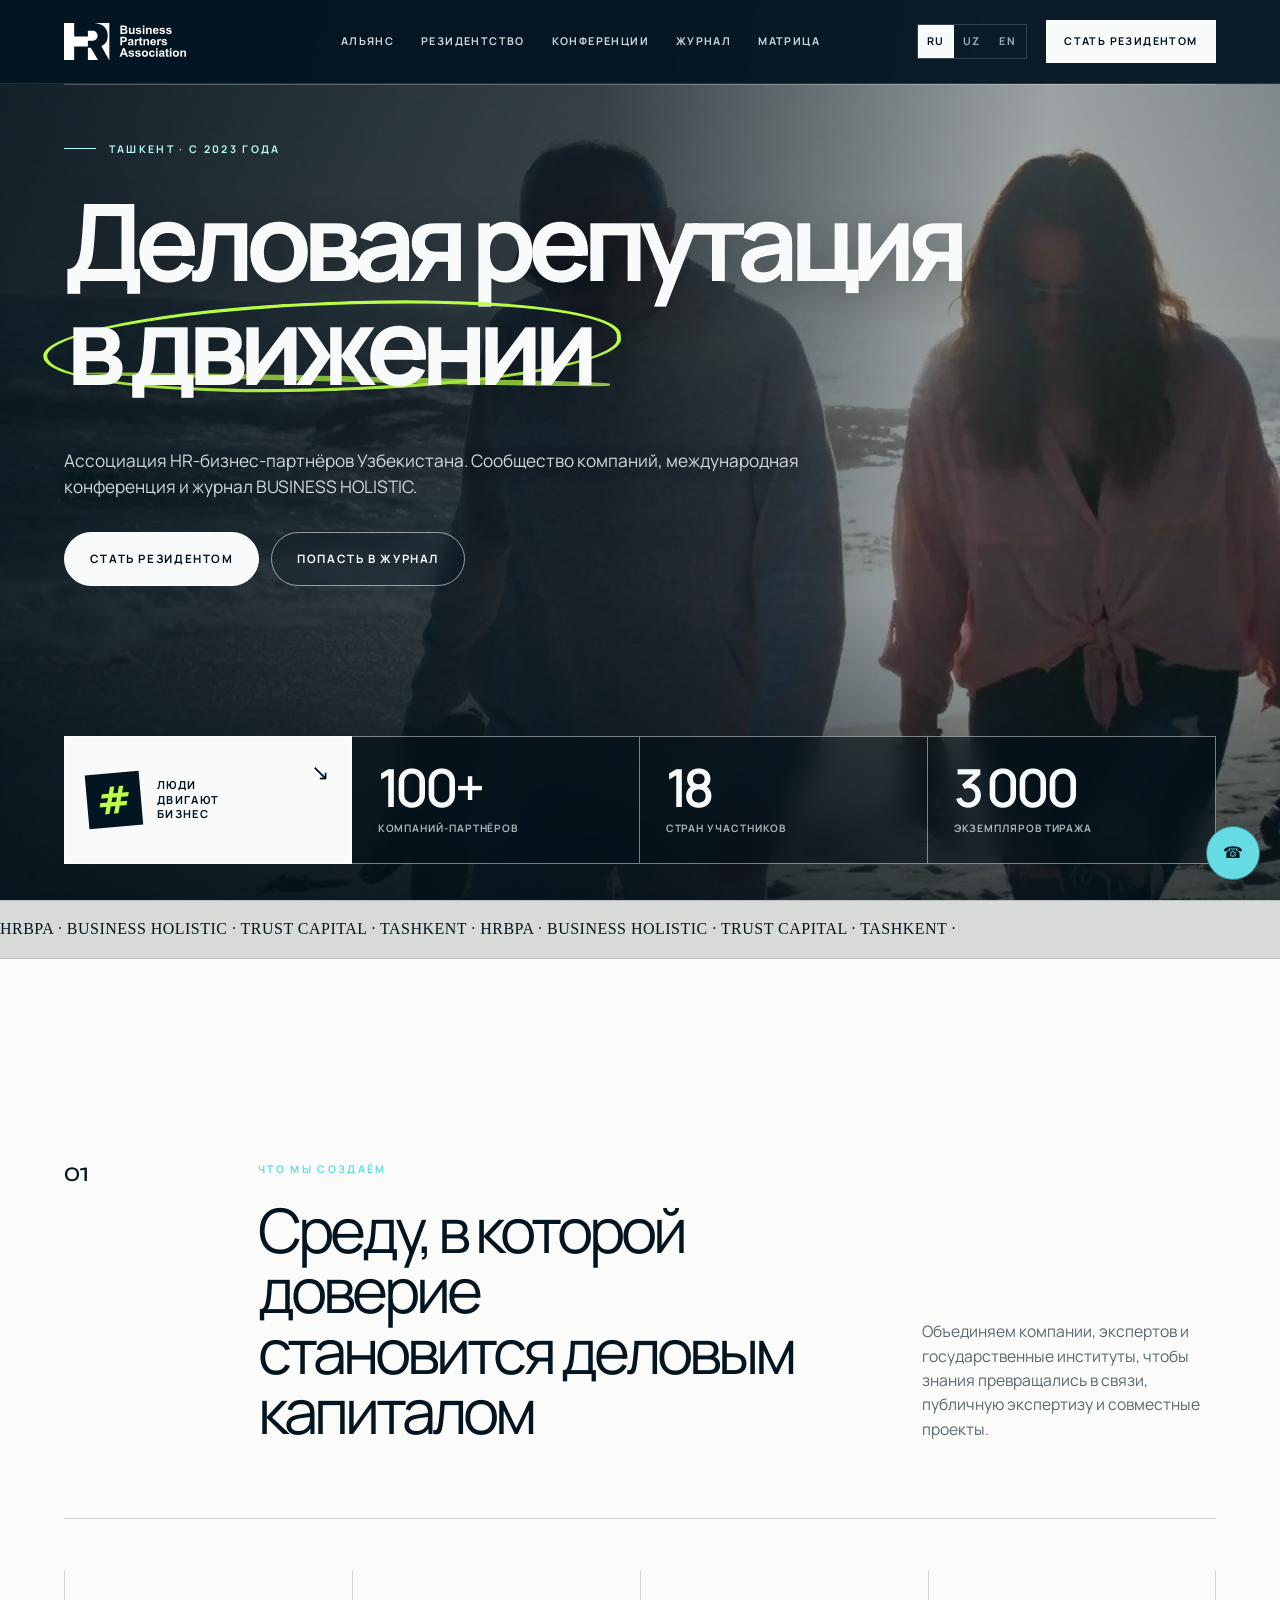
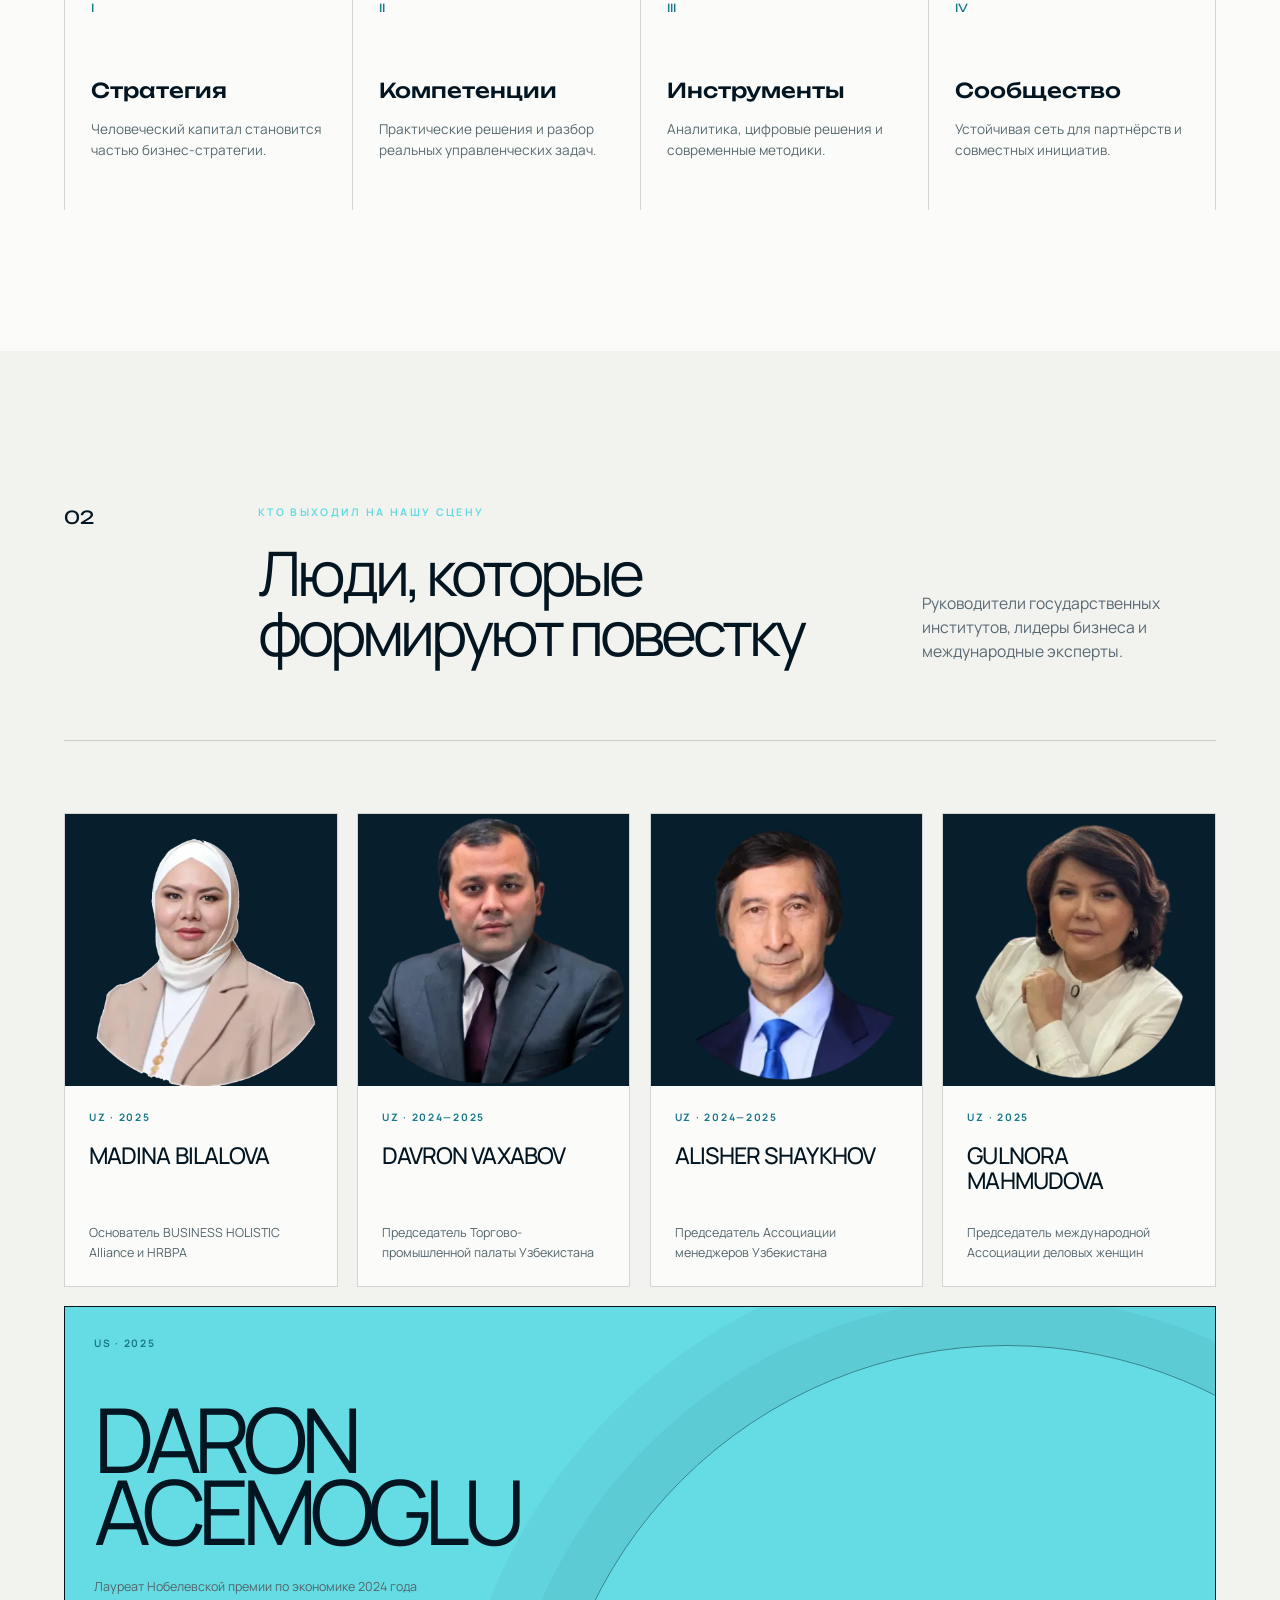
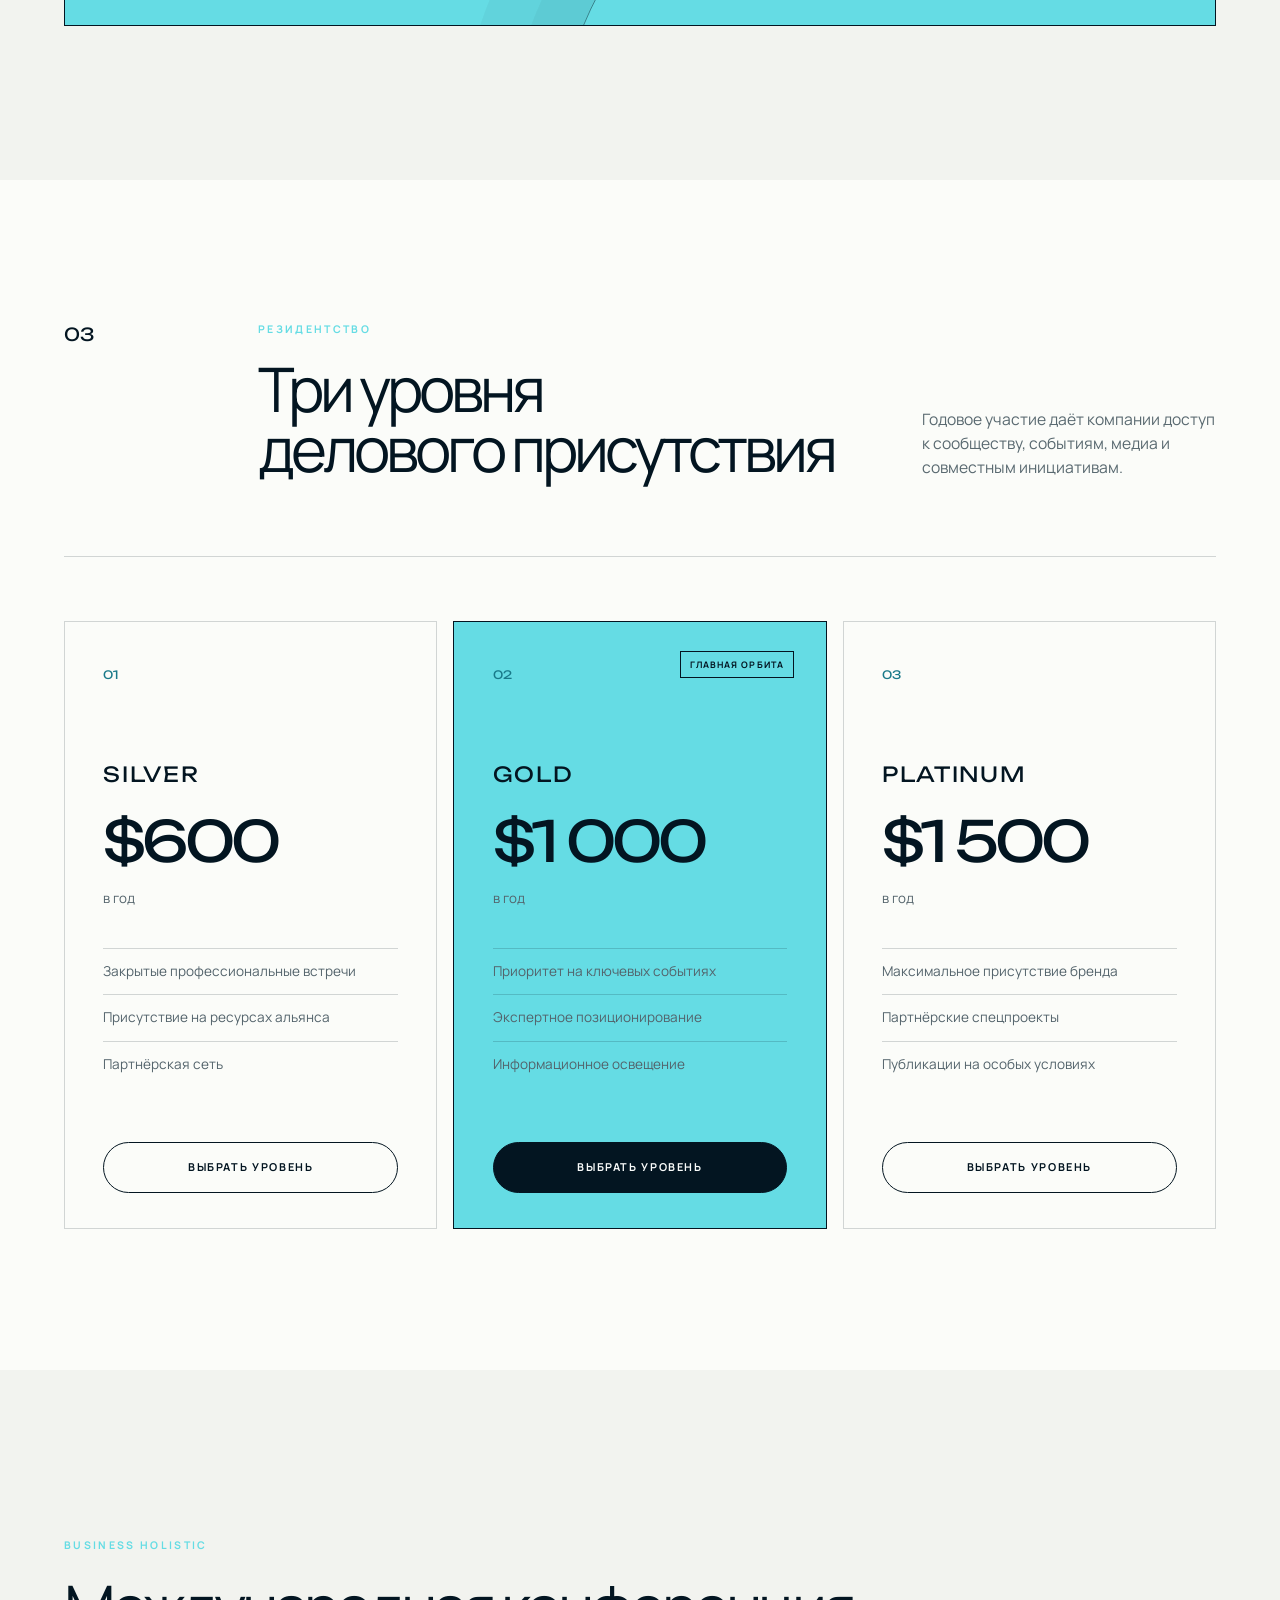
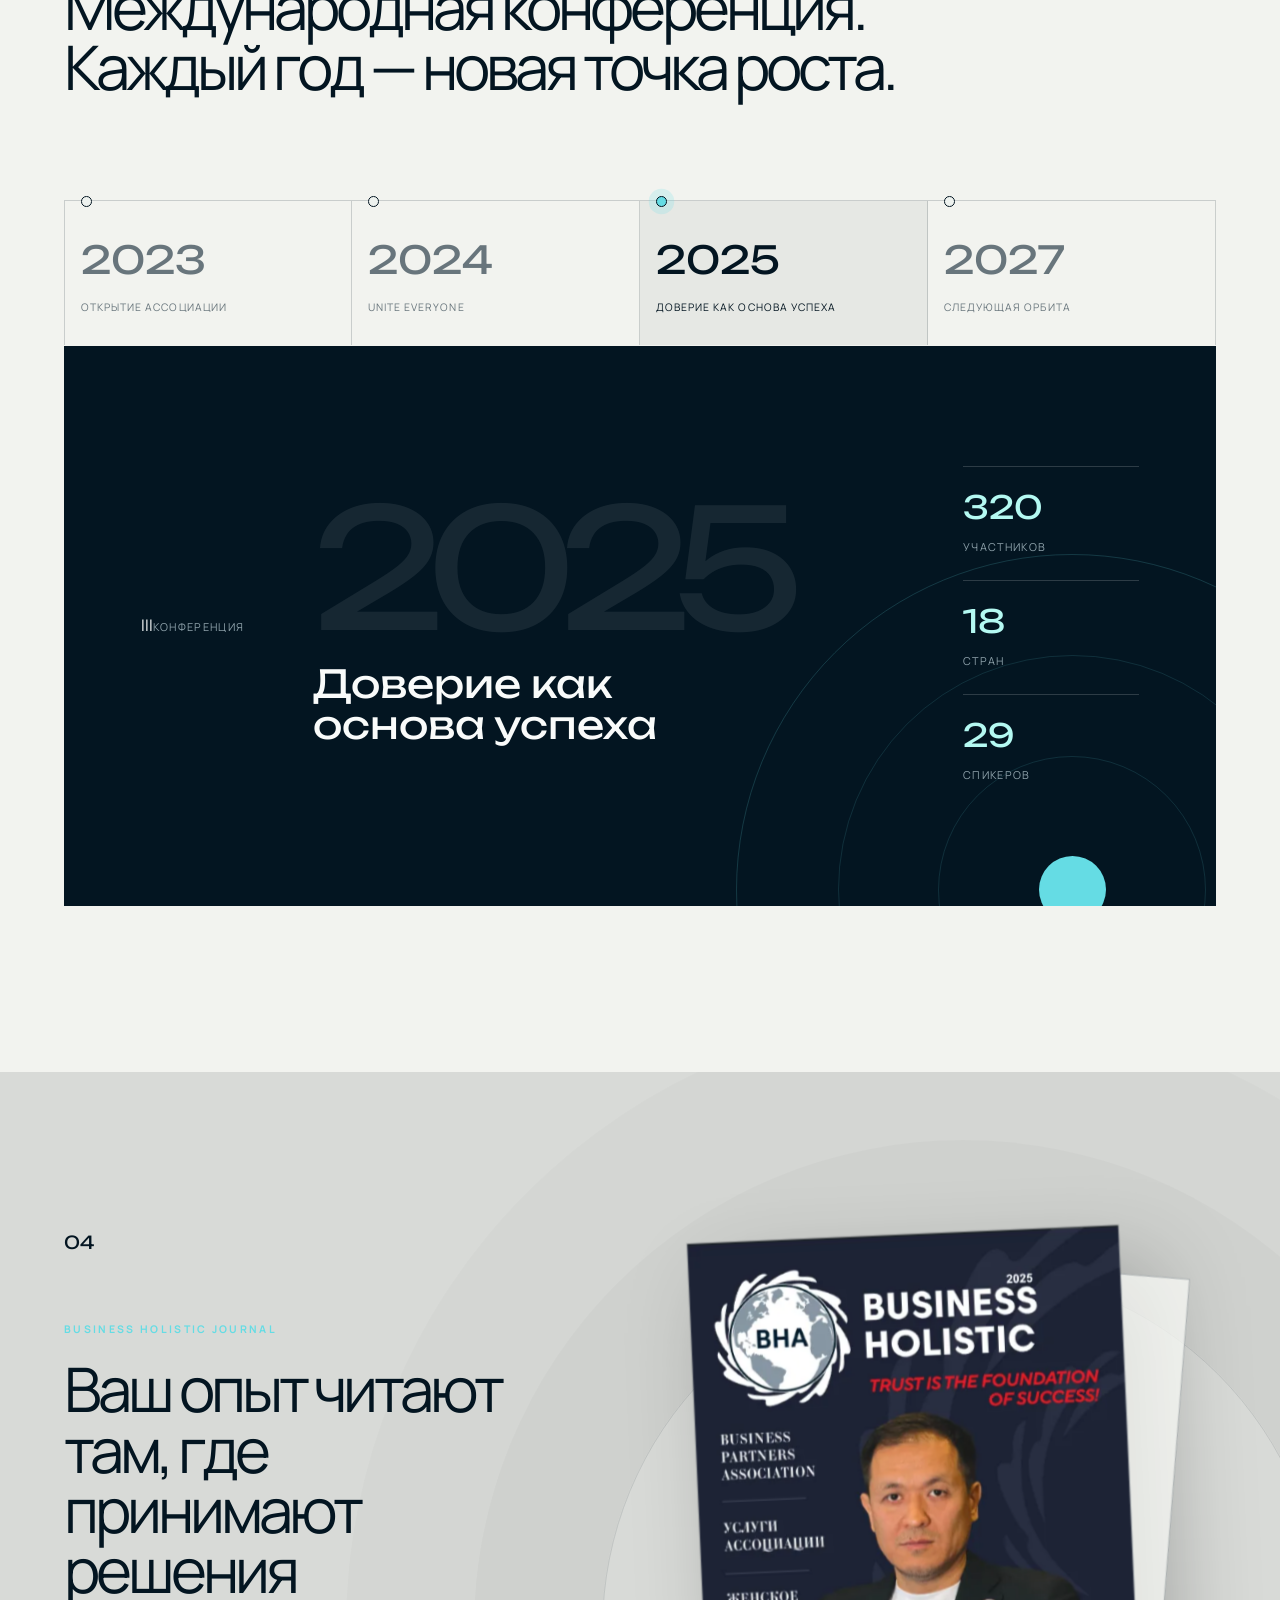
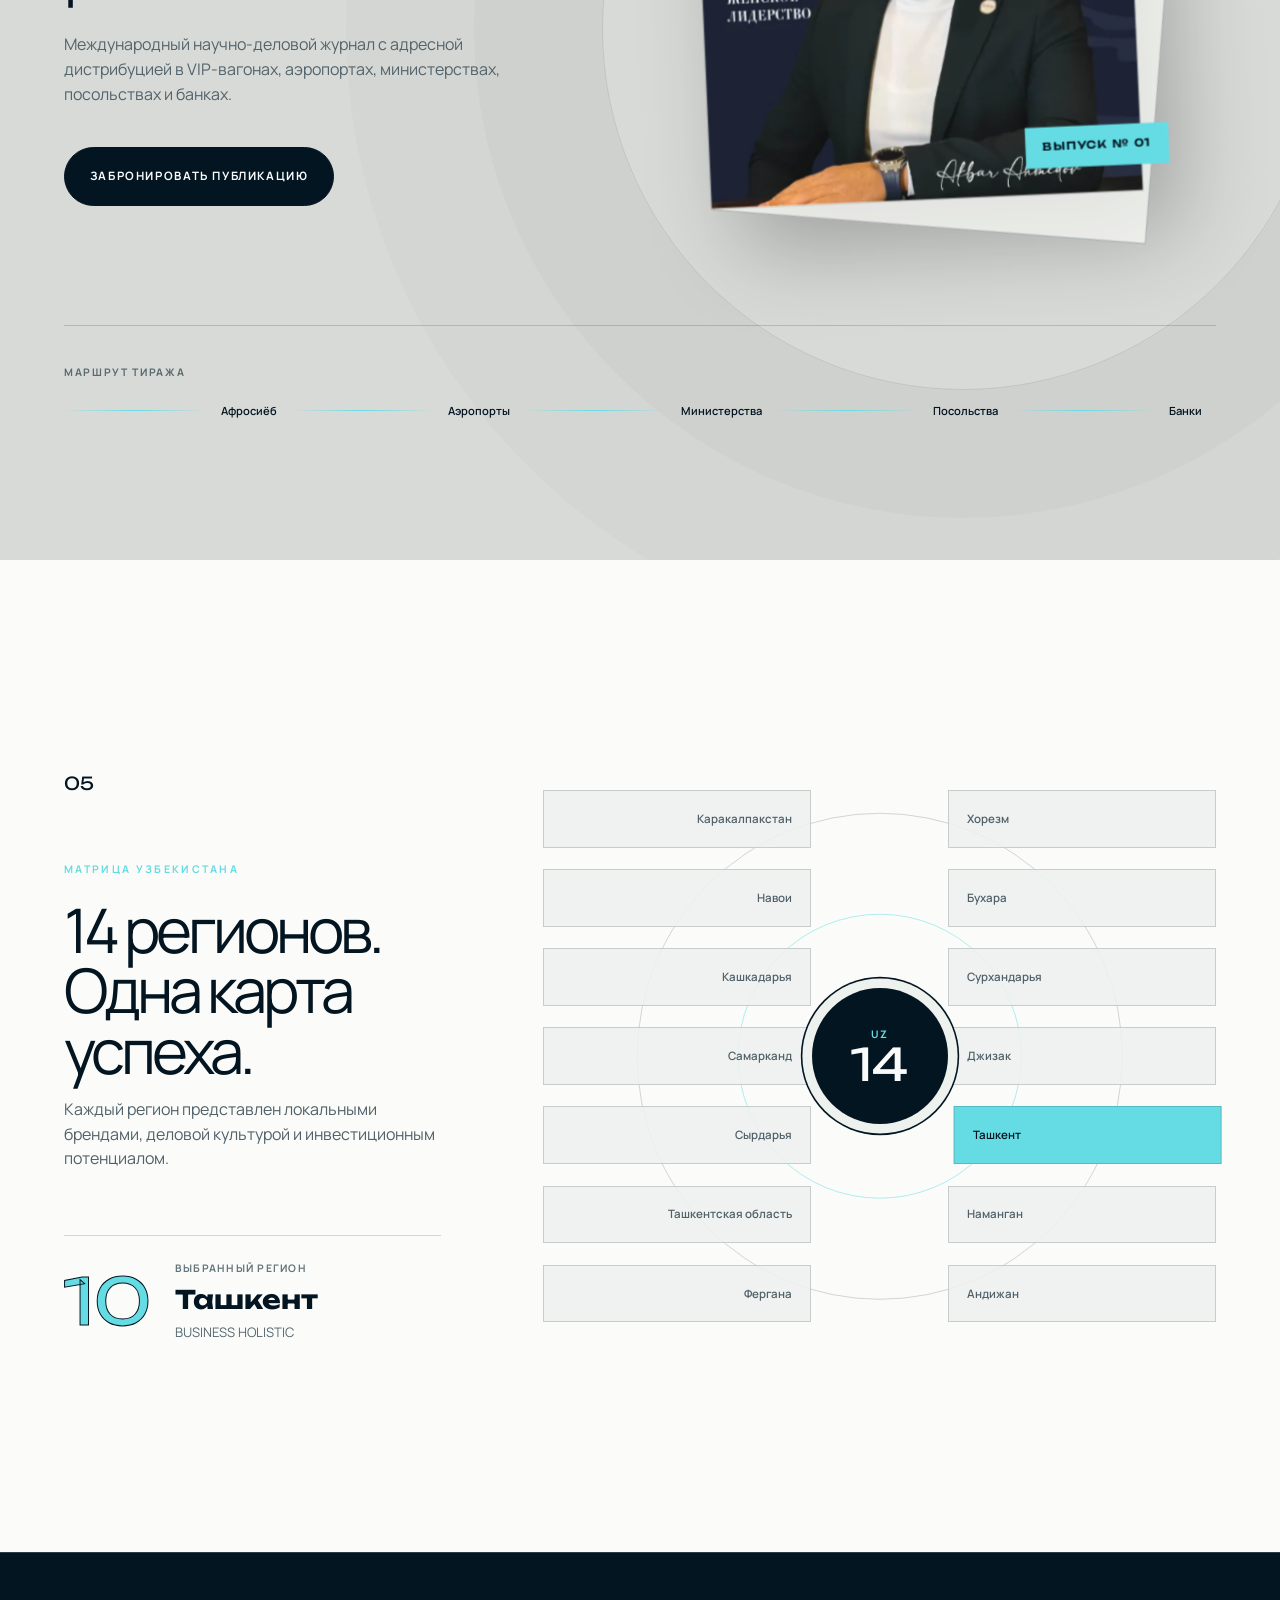
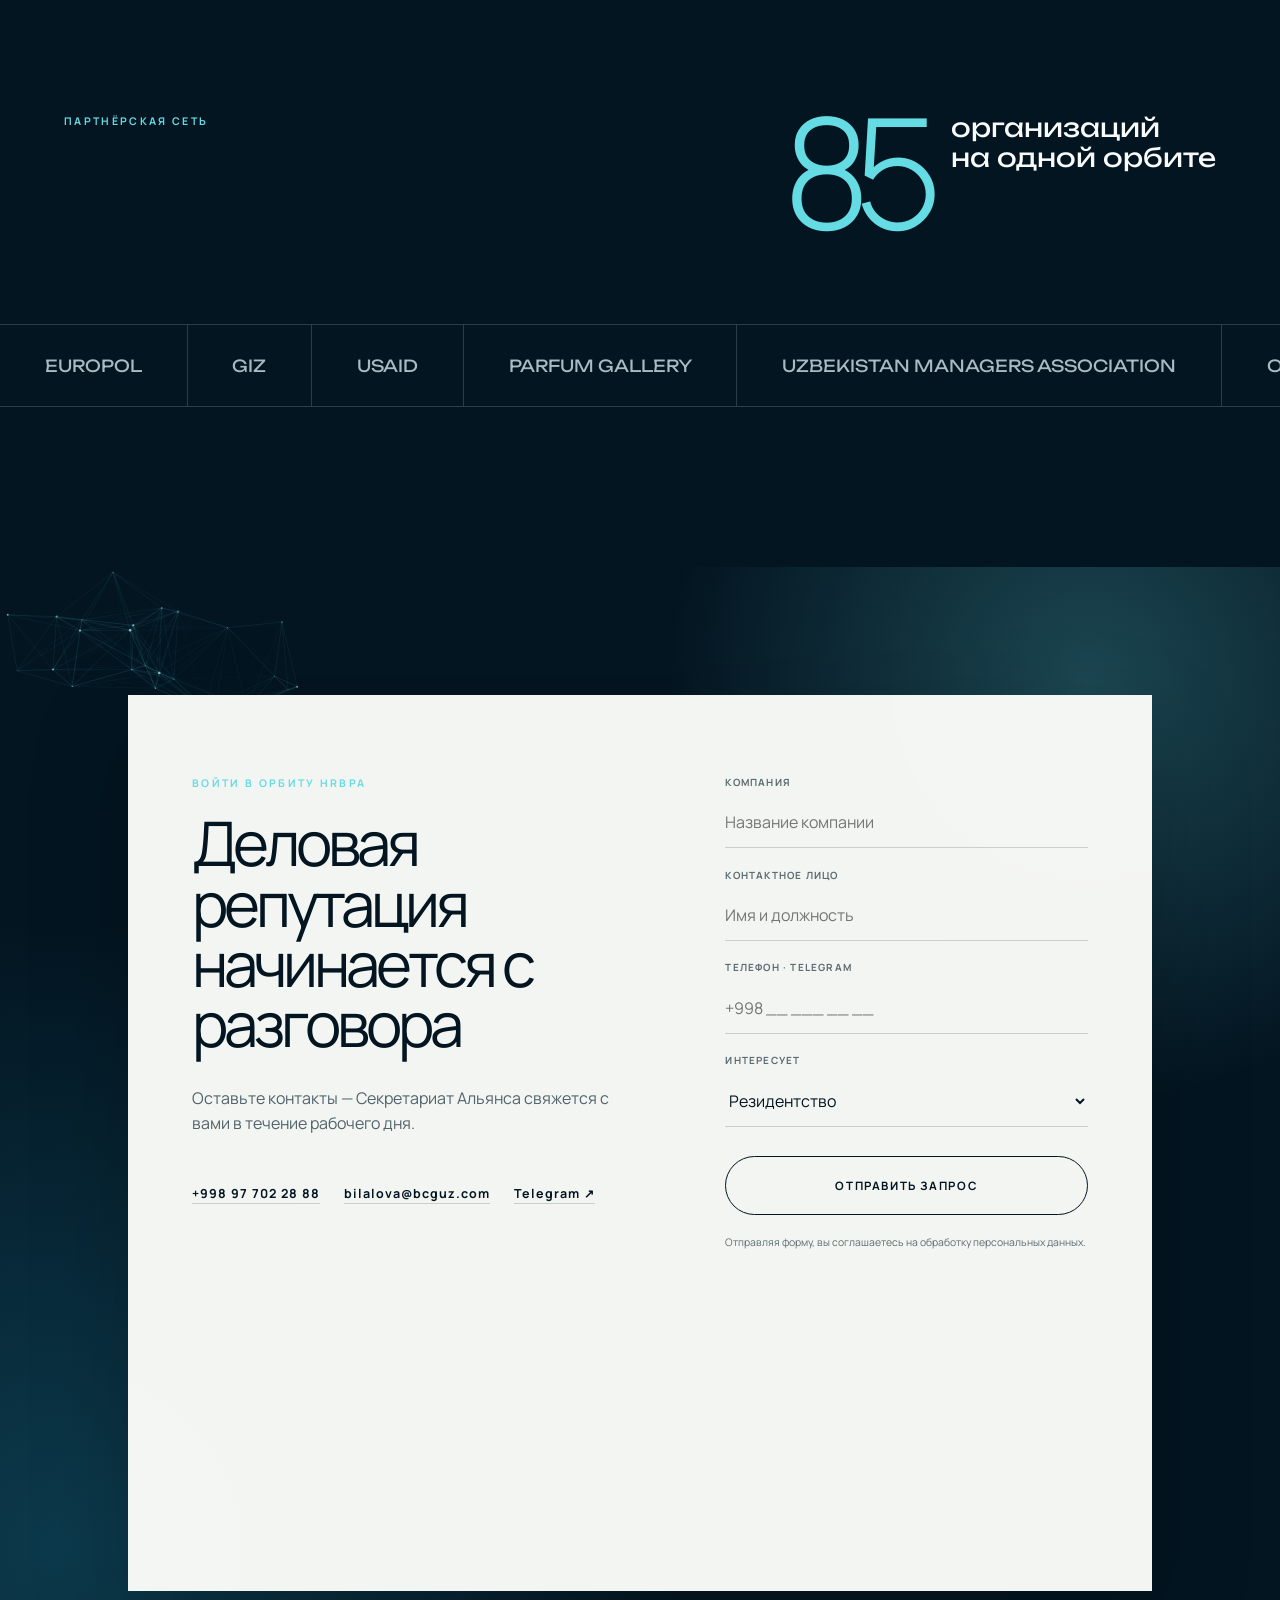
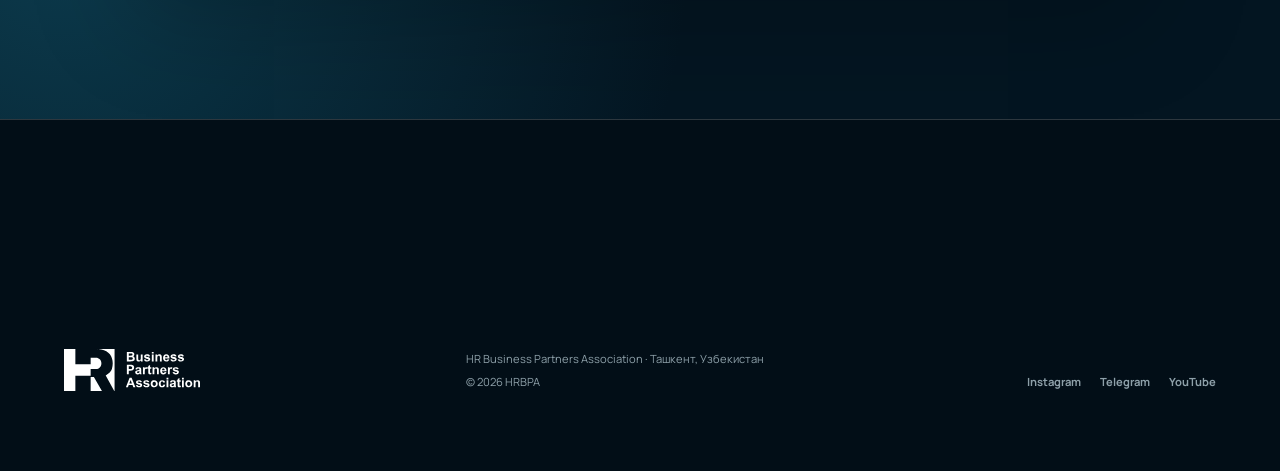
==== commit de28df07: "Replace hero globe with looping video montage" ====
--- a/index.html
+++ b/index.html
@@ -45,6 +45,13 @@
 
     <main id="main">
       <section class="hero hero--moving" aria-labelledby="hero-title">
+        <div class="hero-video" aria-hidden="true">
+          <video autoplay muted loop playsinline preload="metadata" poster="assets/hero-montage-poster.webp" disablepictureinpicture>
+            <source src="assets/hero-montage-mobile.mp4" media="(max-width: 620px)" type="video/mp4" />
+            <source src="assets/hero-montage.mp4" type="video/mp4" />
+          </video>
+        </div>
+
         <div class="hero-copy">
           <div class="eyebrow"><span></span><b data-i18n="heroEyebrow">Ташкент · с 2023 года</b></div>
           <h1 id="hero-title" data-i18n="heroTitle"><span class="hero-title-line">Деловая репутация</span><span class="hero-title-line hero-title-mark">в движении</span></h1>
@@ -53,14 +60,6 @@
             <a class="button button--light magnetic" href="#residency" data-i18n="heroPrimary">Стать резидентом</a>
             <a class="button button--ghost magnetic" href="#journal" data-i18n="heroSecondary">Попасть в журнал</a>
           </div>
-        </div>
-
-        <div class="hero-earth" role="img" aria-labelledby="earth-label">
-          <span class="sr-only" id="earth-label" data-i18n="globeAria">Интерактивная трёхмерная модель Земли</span>
-          <div class="earth-poster" aria-hidden="true"></div>
-          <canvas id="earth-canvas" aria-hidden="true"></canvas>
-          <div class="earth-loading" aria-hidden="true"><span></span><b>3D EARTH</b></div>
-          <div class="earth-caption" aria-hidden="true"><span>EARTH · LIVE</span><small data-i18n="globeHint">Вращайте мышью</small></div>
         </div>
 
         <div class="hero-data">
@@ -240,6 +239,5 @@
 
     <a class="floating-call" href="tel:+998977022888" aria-label="Позвонить">☎</a>
     <script src="script.js"></script>
-    <script type="module" src="globe.js"></script>
   </body>
 </html>
--- a/styles.css
+++ b/styles.css
@@ -3851,3 +3851,154 @@
     animation: none;
   }
 }
+
+/* Full-bleed editorial video hero. */
+.hero.hero--moving {
+  color: var(--white);
+  background: #031521 url("assets/hero-montage-poster.webp") center / cover no-repeat;
+}
+
+.hero.hero--moving::after {
+  z-index: 4;
+  background: rgba(255, 255, 255, 0.24);
+}
+
+.hero-video {
+  position: absolute;
+  z-index: 0;
+  inset: 0;
+  overflow: hidden;
+  background: #031521 url("assets/hero-montage-poster.webp") center / cover no-repeat;
+}
+
+.hero-video video {
+  position: absolute;
+  inset: 0;
+  display: block;
+  width: 100%;
+  height: 100%;
+  object-fit: cover;
+  object-position: center;
+  filter: saturate(0.88) contrast(1.05);
+}
+
+.hero-video::before,
+.hero-video::after {
+  position: absolute;
+  z-index: 1;
+  inset: 0;
+  content: "";
+  pointer-events: none;
+}
+
+.hero-video::before {
+  background: linear-gradient(90deg, rgba(1, 14, 23, 0.9) 0%, rgba(1, 14, 23, 0.75) 47%, rgba(1, 14, 23, 0.25) 82%, rgba(1, 14, 23, 0.38) 100%),
+    linear-gradient(0deg, rgba(1, 14, 23, 0.63) 0%, transparent 34%, rgba(1, 14, 23, 0.18) 100%);
+}
+
+.hero-video::after {
+  opacity: 0.16;
+  background-image: url("data:image/svg+xml,%3Csvg viewBox='0 0 180 180' xmlns='http://www.w3.org/2000/svg'%3E%3Cfilter id='n'%3E%3CfeTurbulence type='fractalNoise' baseFrequency='.78' numOctaves='3' stitchTiles='stitch'/%3E%3C/filter%3E%3Crect width='100%25' height='100%25' filter='url(%23n)' opacity='.42'/%3E%3C/svg%3E");
+  mix-blend-mode: soft-light;
+}
+
+.hero--moving .hero-copy,
+.hero-data {
+  z-index: 3;
+}
+
+.hero.hero--moving h1 {
+  color: var(--white);
+  text-shadow: 0 0.08em 0.34em rgba(0, 0, 0, 0.25);
+}
+
+.hero.hero--moving .eyebrow {
+  color: var(--cyan-2);
+}
+
+.hero.hero--moving .hero-copy > p {
+  color: rgba(245, 251, 251, 0.84);
+  text-shadow: 0 1px 1.2rem rgba(0, 0, 0, 0.32);
+}
+
+.hero.hero--moving .button--light {
+  border-color: var(--white);
+  color: var(--ink);
+  background: var(--white);
+}
+
+.hero.hero--moving .button--light:hover {
+  border-color: var(--acid);
+  background: var(--acid);
+}
+
+.hero.hero--moving .button--ghost {
+  border-color: rgba(255, 255, 255, 0.54);
+  color: var(--white);
+  background: rgba(3, 21, 33, 0.18);
+  backdrop-filter: blur(8px);
+}
+
+.hero.hero--moving .button--ghost:hover {
+  border-color: var(--white);
+  color: var(--white);
+  background: rgba(3, 21, 33, 0.48);
+}
+
+.hero--moving .hero-stats > div,
+.hero--moving .hero-stats > div:last-child {
+  border-color: rgba(255, 255, 255, 0.46);
+  background: rgba(2, 16, 25, 0.58);
+  backdrop-filter: blur(13px);
+}
+
+.hero--moving .hero-stats > div:first-child {
+  border-left: 0;
+}
+
+.hero--moving .hero-stats strong {
+  color: var(--white);
+}
+
+.hero--moving .hero-stats span {
+  color: rgba(232, 242, 244, 0.72);
+}
+
+.hero-signal {
+  border-color: rgba(255, 255, 255, 0.68);
+}
+
+@media (max-width: 900px) {
+  .hero-video::before {
+    background: linear-gradient(90deg, rgba(1, 14, 23, 0.9) 0%, rgba(1, 14, 23, 0.67) 70%, rgba(1, 14, 23, 0.42) 100%),
+      linear-gradient(0deg, rgba(1, 14, 23, 0.72) 0%, transparent 42%, rgba(1, 14, 23, 0.23) 100%);
+  }
+}
+
+@media (max-width: 620px) {
+  .hero.hero--moving {
+    min-height: 52rem;
+  }
+
+  .hero-video video {
+    object-position: center;
+  }
+
+  .hero-video::before {
+    background: linear-gradient(180deg, rgba(1, 14, 23, 0.68) 0%, rgba(1, 14, 23, 0.58) 52%, rgba(1, 14, 23, 0.82) 100%);
+  }
+
+  .hero-data {
+    padding-top: 3rem;
+  }
+
+  .hero--moving .hero-stats > div:first-child {
+    border-left: 1px solid rgba(255, 255, 255, 0.46);
+  }
+}
+
+@media (prefers-reduced-motion: reduce) {
+  .hero-video video {
+    display: none;
+  }
+}
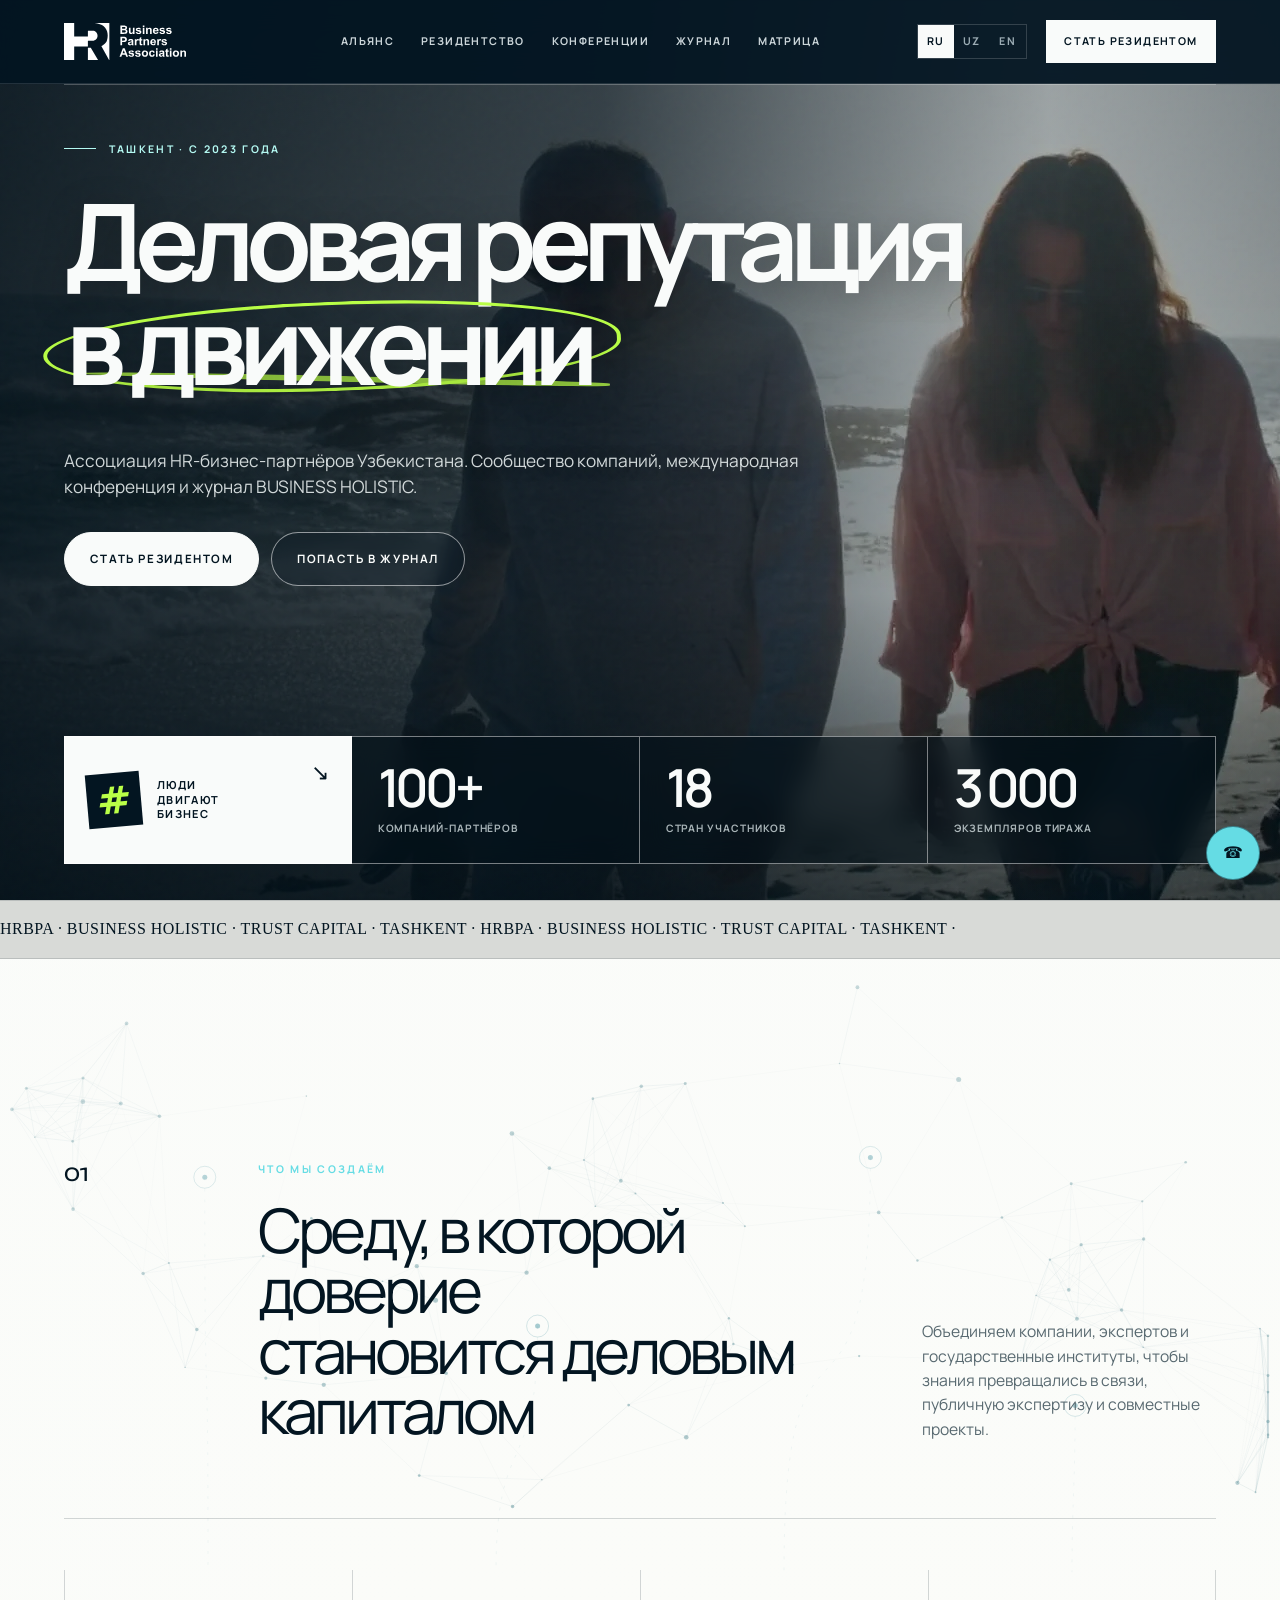
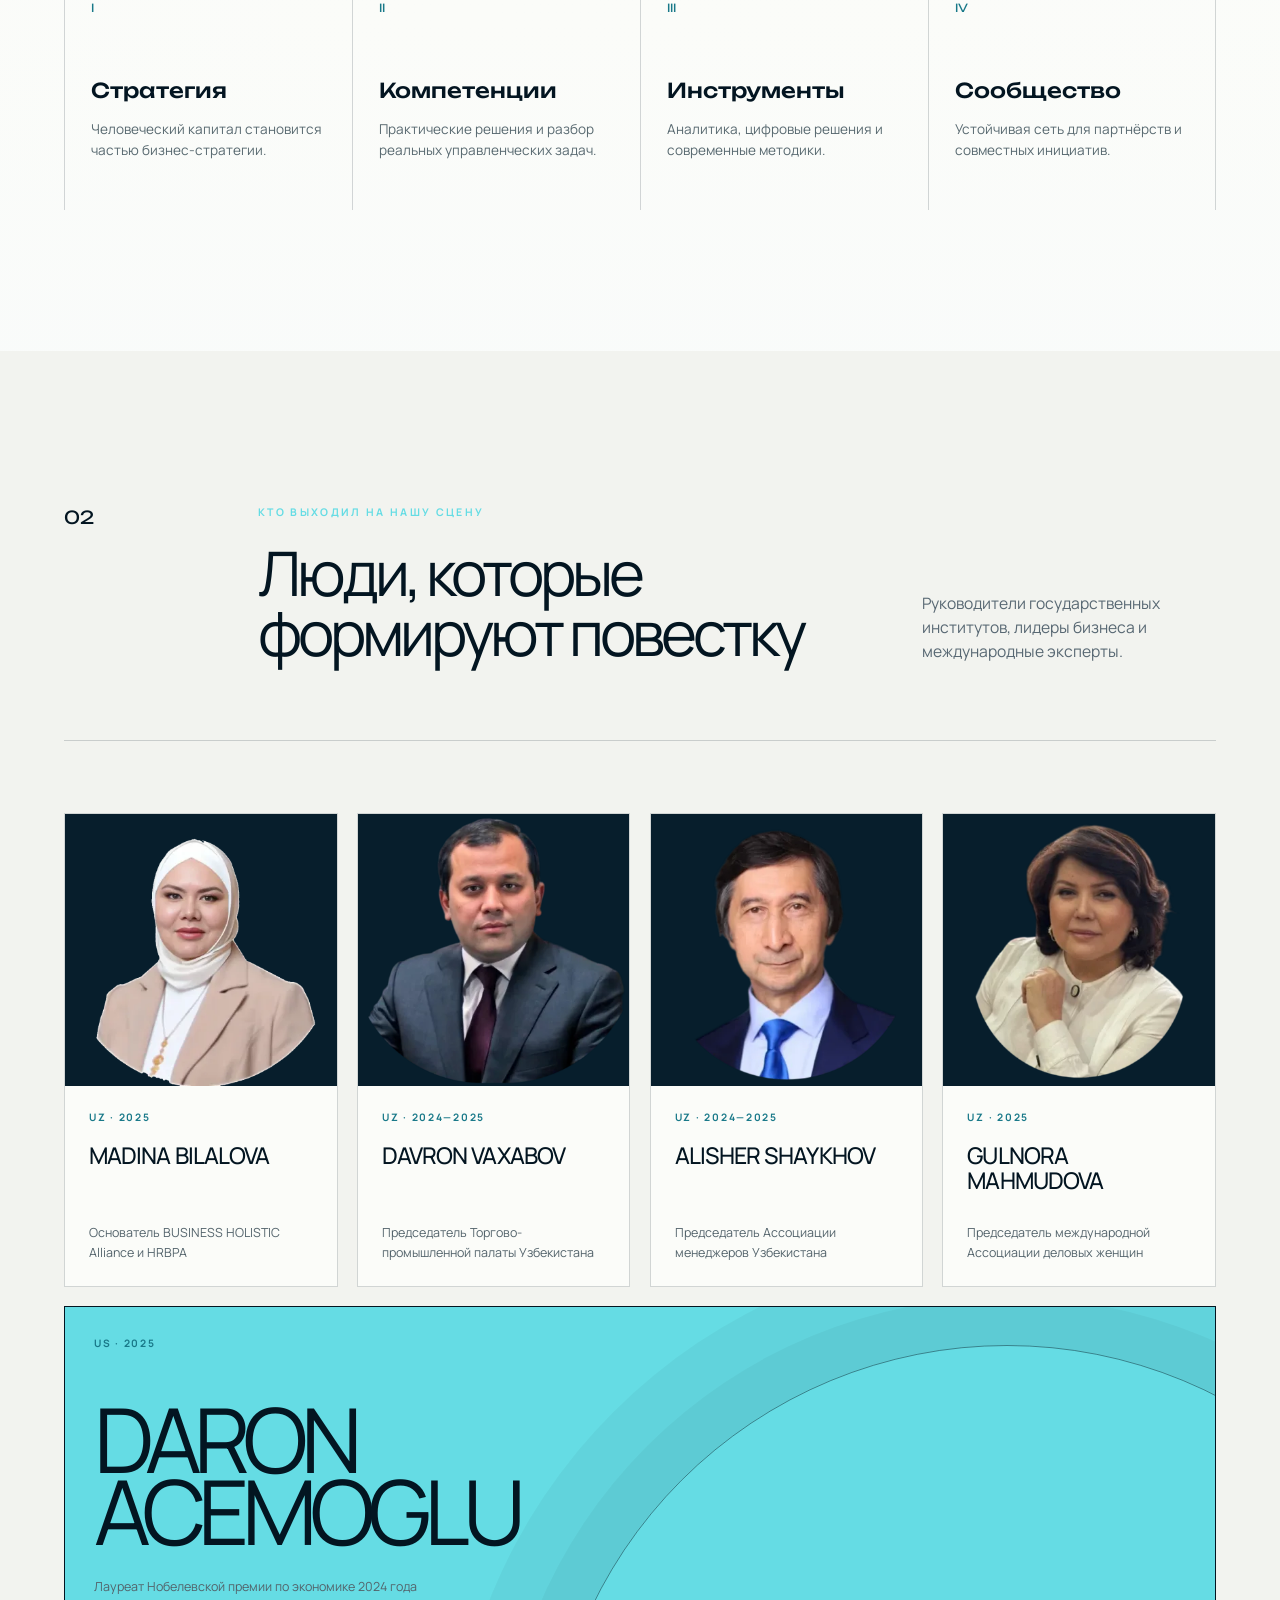
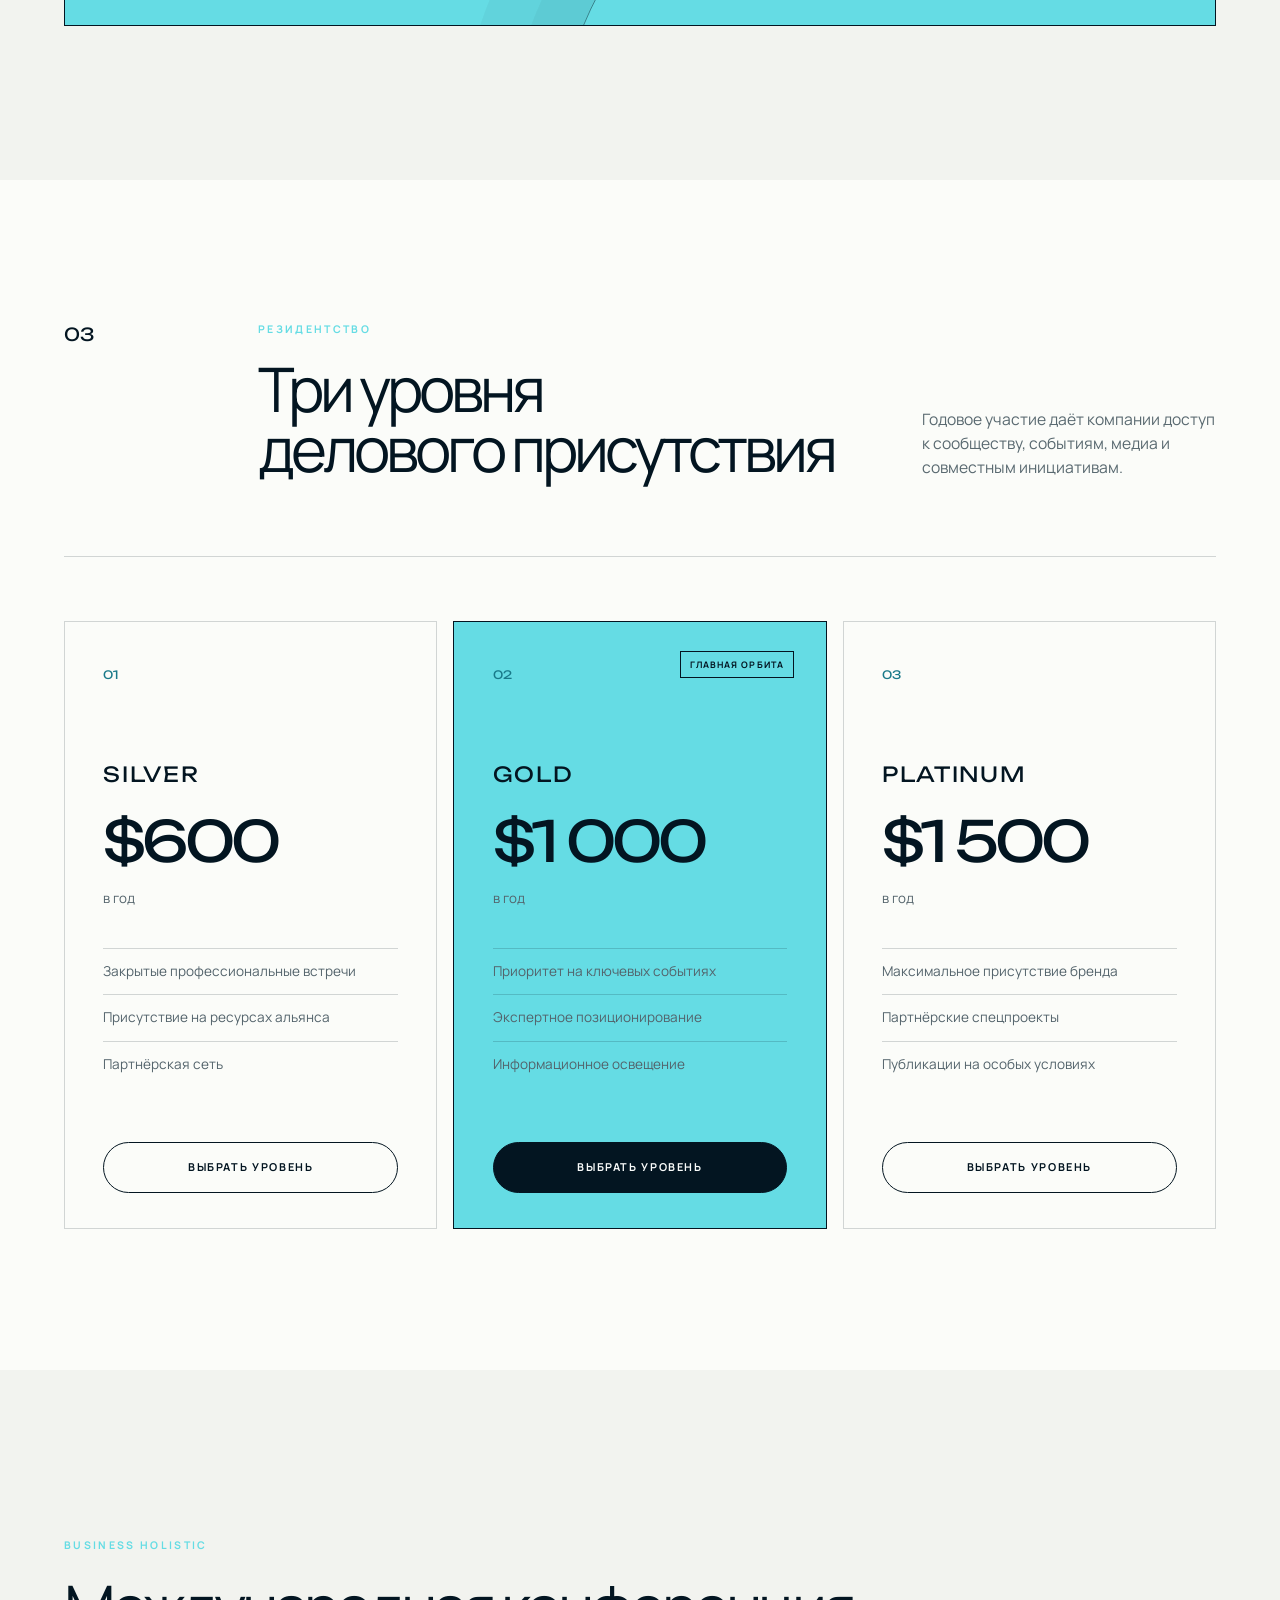
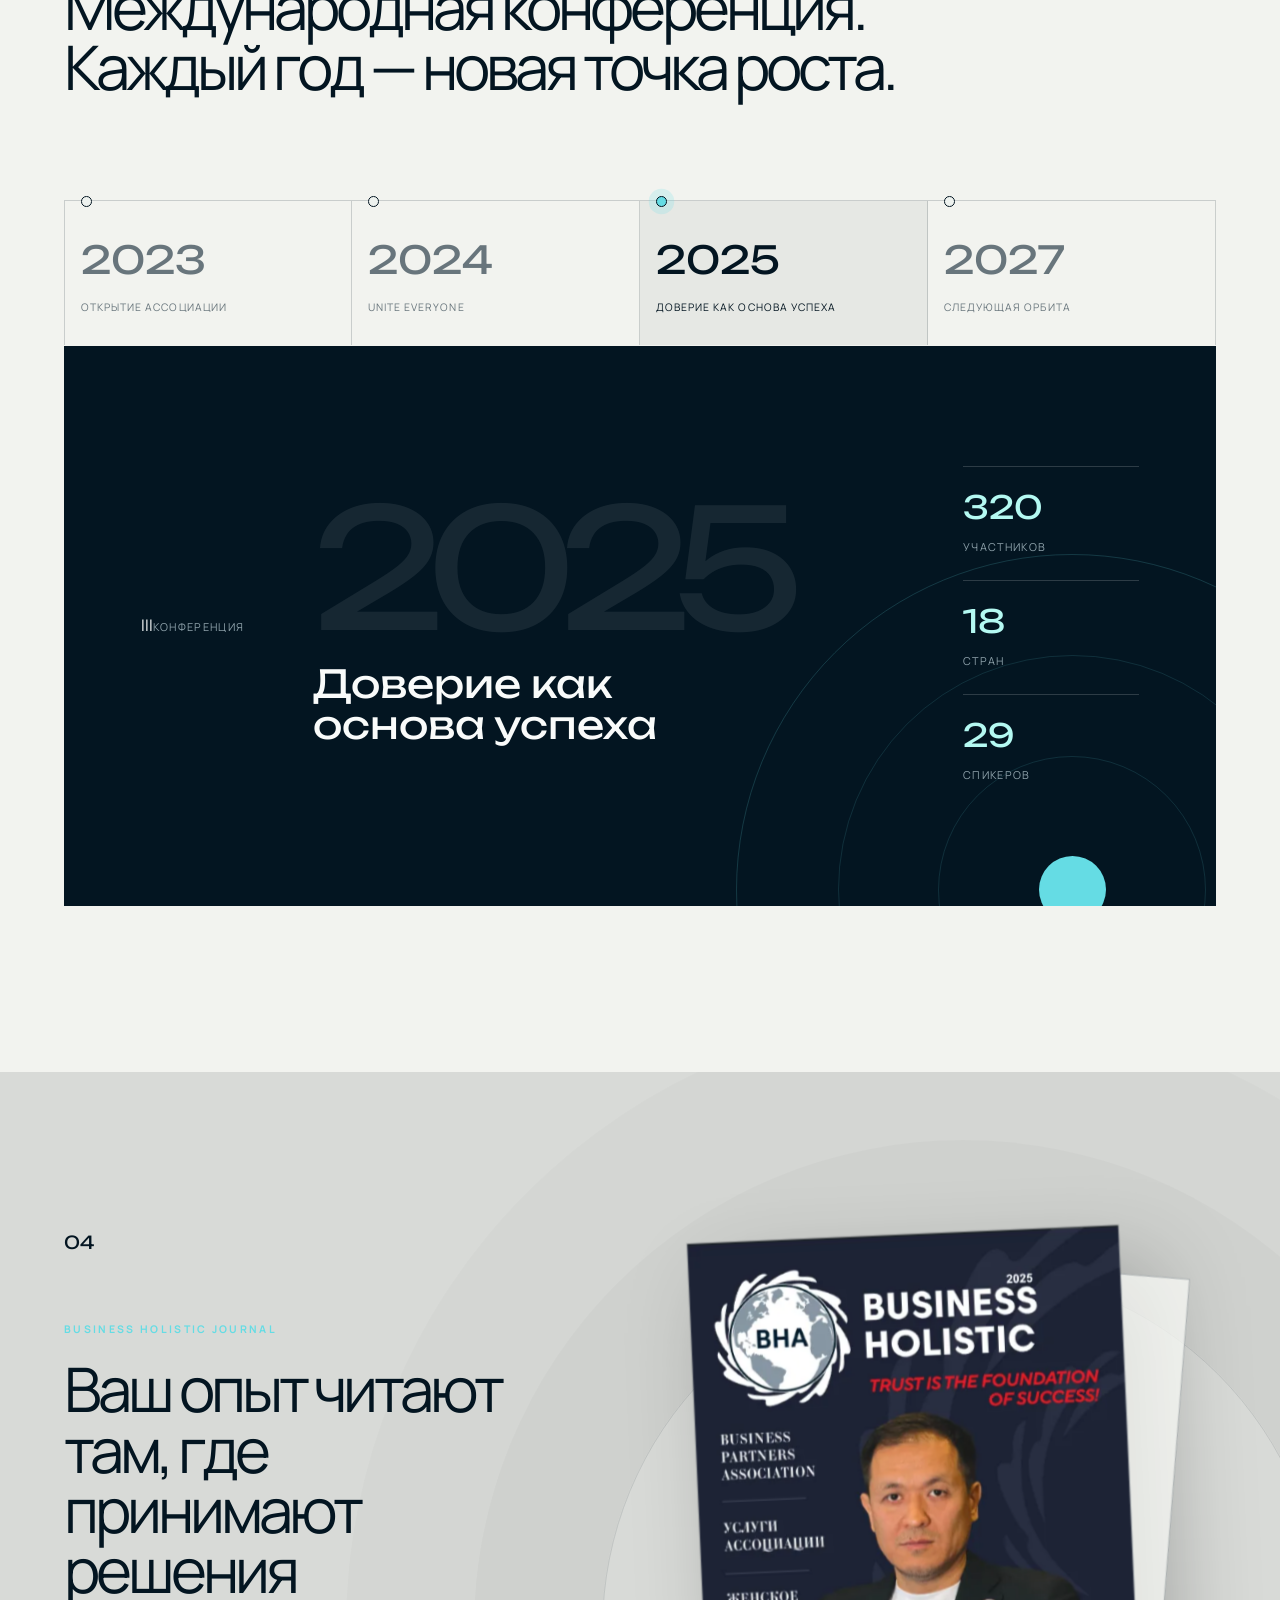
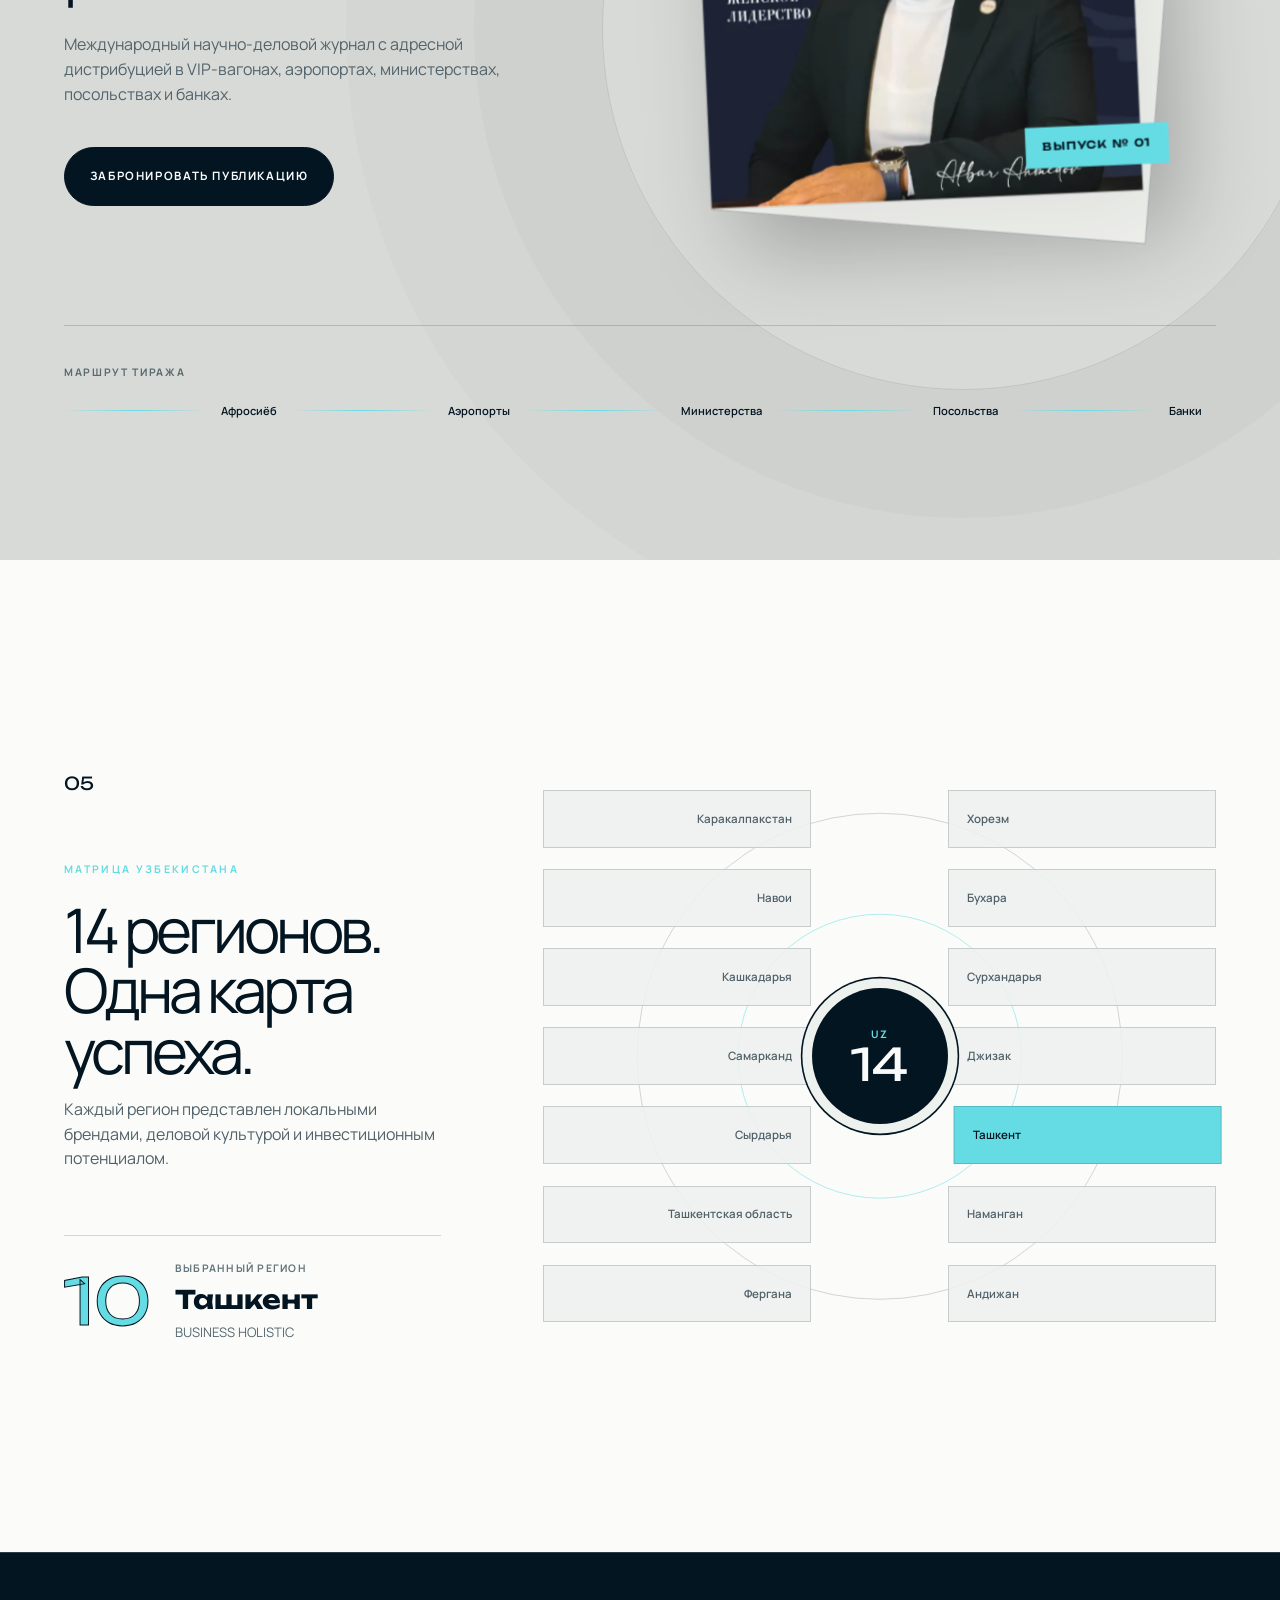
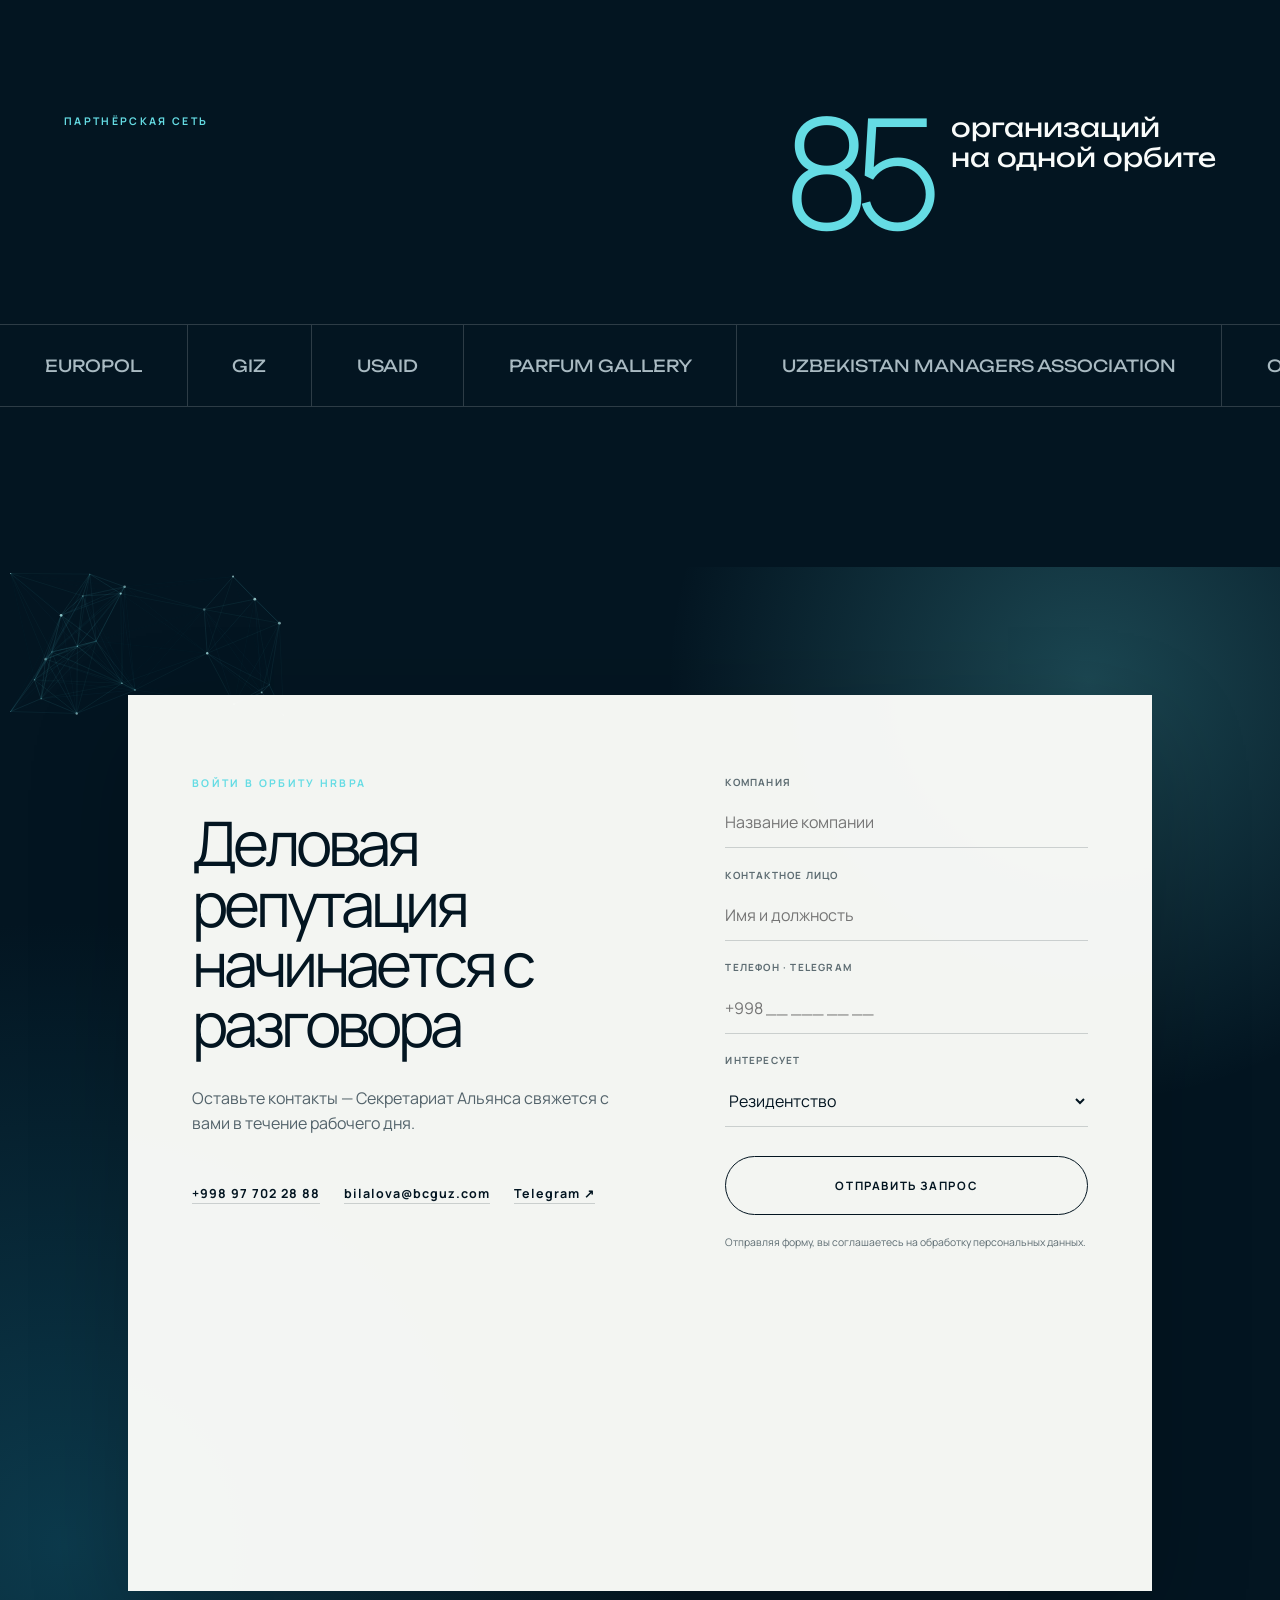
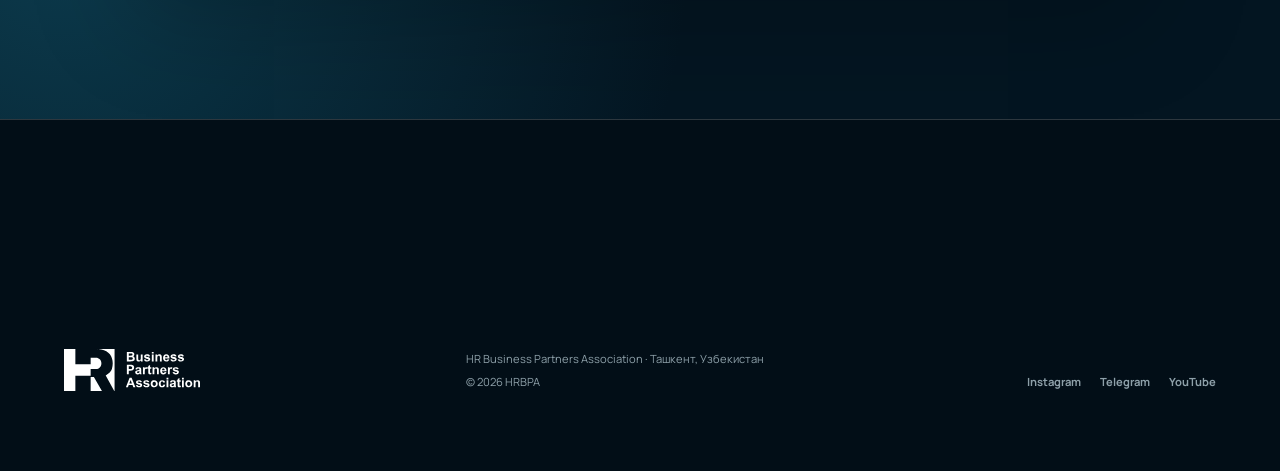
==== commit 35d007be: "Add interactive trust network to alliance section" ====
--- a/index.html
+++ b/index.html
@@ -81,6 +81,8 @@
       </div>
 
       <section class="alliance section-dark" id="alliance">
+        <canvas class="trust-network" id="trust-network" aria-hidden="true"></canvas>
+
         <div class="section-head reveal">
           <div class="section-index">01</div>
           <div>
@@ -91,10 +93,10 @@
         </div>
 
         <div class="principles">
-          <article class="reveal"><span>I</span><h3 data-i18n="principle1Title">Стратегия</h3><p data-i18n="principle1Text">Человеческий капитал становится частью бизнес-стратегии.</p></article>
-          <article class="reveal"><span>II</span><h3 data-i18n="principle2Title">Компетенции</h3><p data-i18n="principle2Text">Практические решения и разбор реальных управленческих задач.</p></article>
-          <article class="reveal"><span>III</span><h3 data-i18n="principle3Title">Инструменты</h3><p data-i18n="principle3Text">Аналитика, цифровые решения и современные методики.</p></article>
-          <article class="reveal"><span>IV</span><h3 data-i18n="principle4Title">Сообщество</h3><p data-i18n="principle4Text">Устойчивая сеть для партнёрств и совместных инициатив.</p></article>
+          <article class="reveal" data-trust-group="0"><span>I</span><h3 data-i18n="principle1Title">Стратегия</h3><p data-i18n="principle1Text">Человеческий капитал становится частью бизнес-стратегии.</p></article>
+          <article class="reveal" data-trust-group="1"><span>II</span><h3 data-i18n="principle2Title">Компетенции</h3><p data-i18n="principle2Text">Практические решения и разбор реальных управленческих задач.</p></article>
+          <article class="reveal" data-trust-group="2"><span>III</span><h3 data-i18n="principle3Title">Инструменты</h3><p data-i18n="principle3Text">Аналитика, цифровые решения и современные методики.</p></article>
+          <article class="reveal" data-trust-group="3"><span>IV</span><h3 data-i18n="principle4Title">Сообщество</h3><p data-i18n="principle4Text">Устойчивая сеть для партнёрств и совместных инициатив.</p></article>
         </div>
       </section>
 
--- a/styles.css
+++ b/styles.css
@@ -2969,12 +2969,42 @@
 }
 
 .alliance {
+  position: relative;
+  isolation: isolate;
   display: flex;
   flex-direction: column;
   justify-content: flex-end;
   min-height: 62rem;
+  overflow: hidden;
   color: var(--ink);
   background: var(--editorial-white);
+}
+
+.trust-network {
+  position: absolute;
+  z-index: 0;
+  inset: 0;
+  display: block;
+  width: 100%;
+  height: 100%;
+  pointer-events: none;
+}
+
+.alliance::before {
+  position: absolute;
+  z-index: 1;
+  inset: 0;
+  content: "";
+  pointer-events: none;
+  background:
+    linear-gradient(90deg, rgba(249, 251, 250, 0.22), transparent 35%, rgba(249, 251, 250, 0.13)),
+    linear-gradient(0deg, rgba(249, 251, 250, 0.88) 0%, transparent 33%, rgba(249, 251, 250, 0.34) 100%);
+}
+
+.alliance .section-head,
+.alliance .principles {
+  position: relative;
+  z-index: 2;
 }
 
 .alliance .section-head {
@@ -3000,8 +3030,19 @@
 }
 
 .alliance .principles article:hover,
+.alliance .principles article.is-network-active,
 .alliance .principles article:hover p,
+.alliance .principles article.is-network-active p,
 .alliance .principles article:hover > span {
+  color: var(--ink);
+}
+
+.alliance .principles article.is-network-active {
+  background: rgba(101, 220, 228, 0.78);
+  transform: translateY(-0.75rem);
+}
+
+.alliance .principles article.is-network-active > span {
   color: var(--ink);
 }
 
@@ -3540,6 +3581,12 @@
 
   .contact::before {
     inset: 3rem 1rem;
+  }
+}
+
+@media (prefers-reduced-motion: reduce) {
+  .alliance .principles article.is-network-active {
+    transform: none;
   }
 }
 
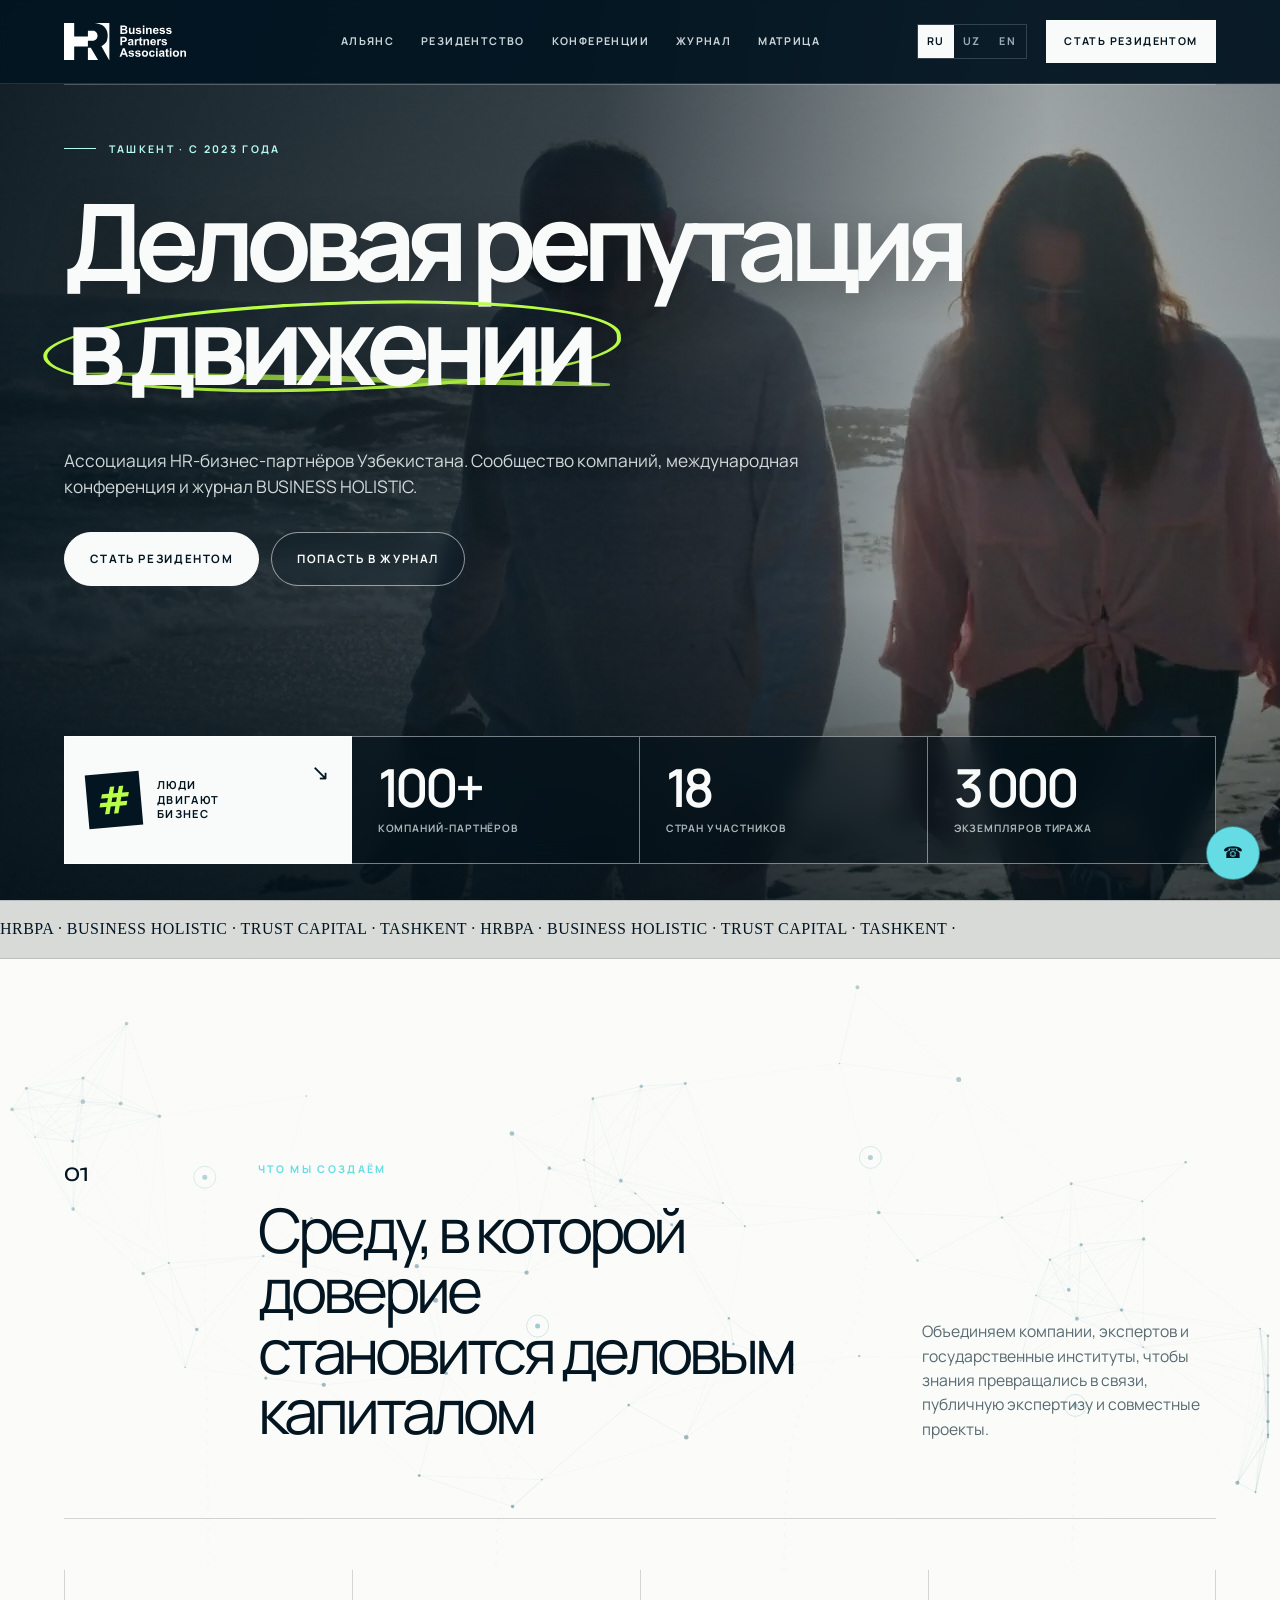
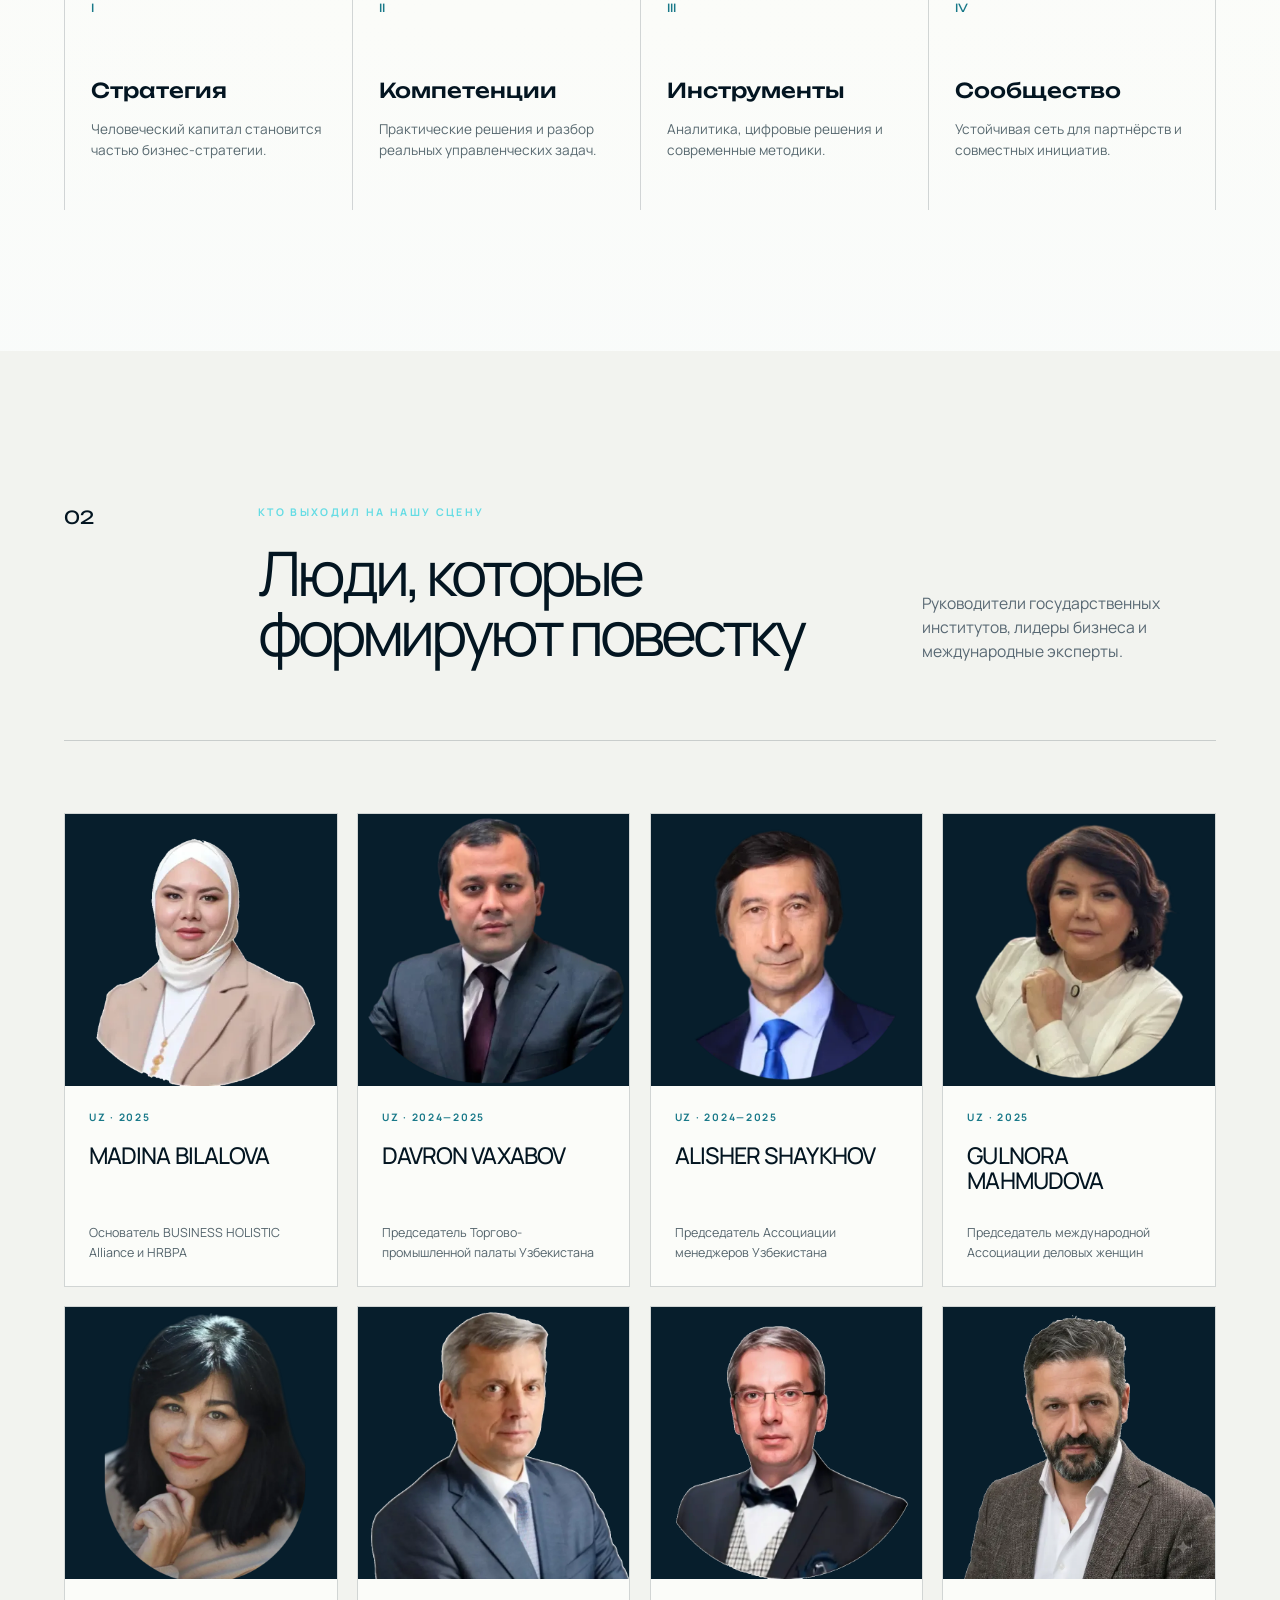
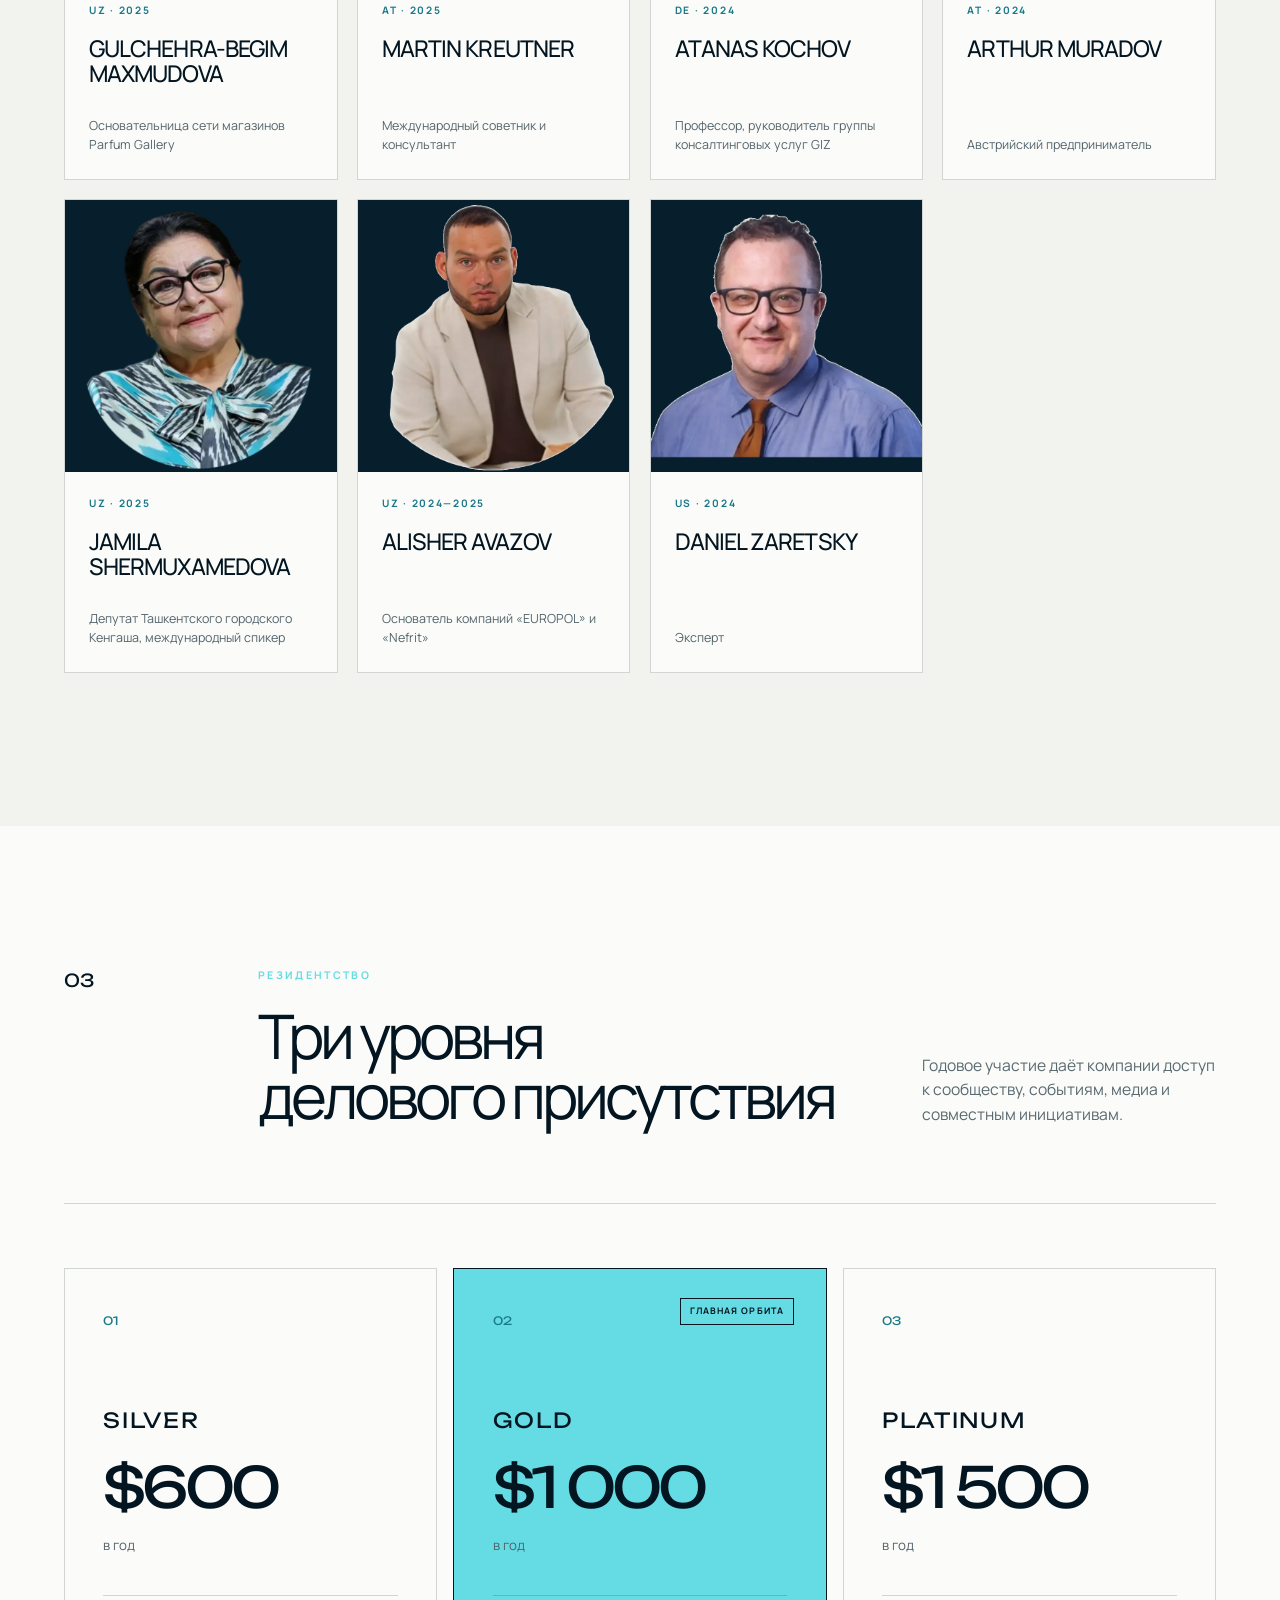
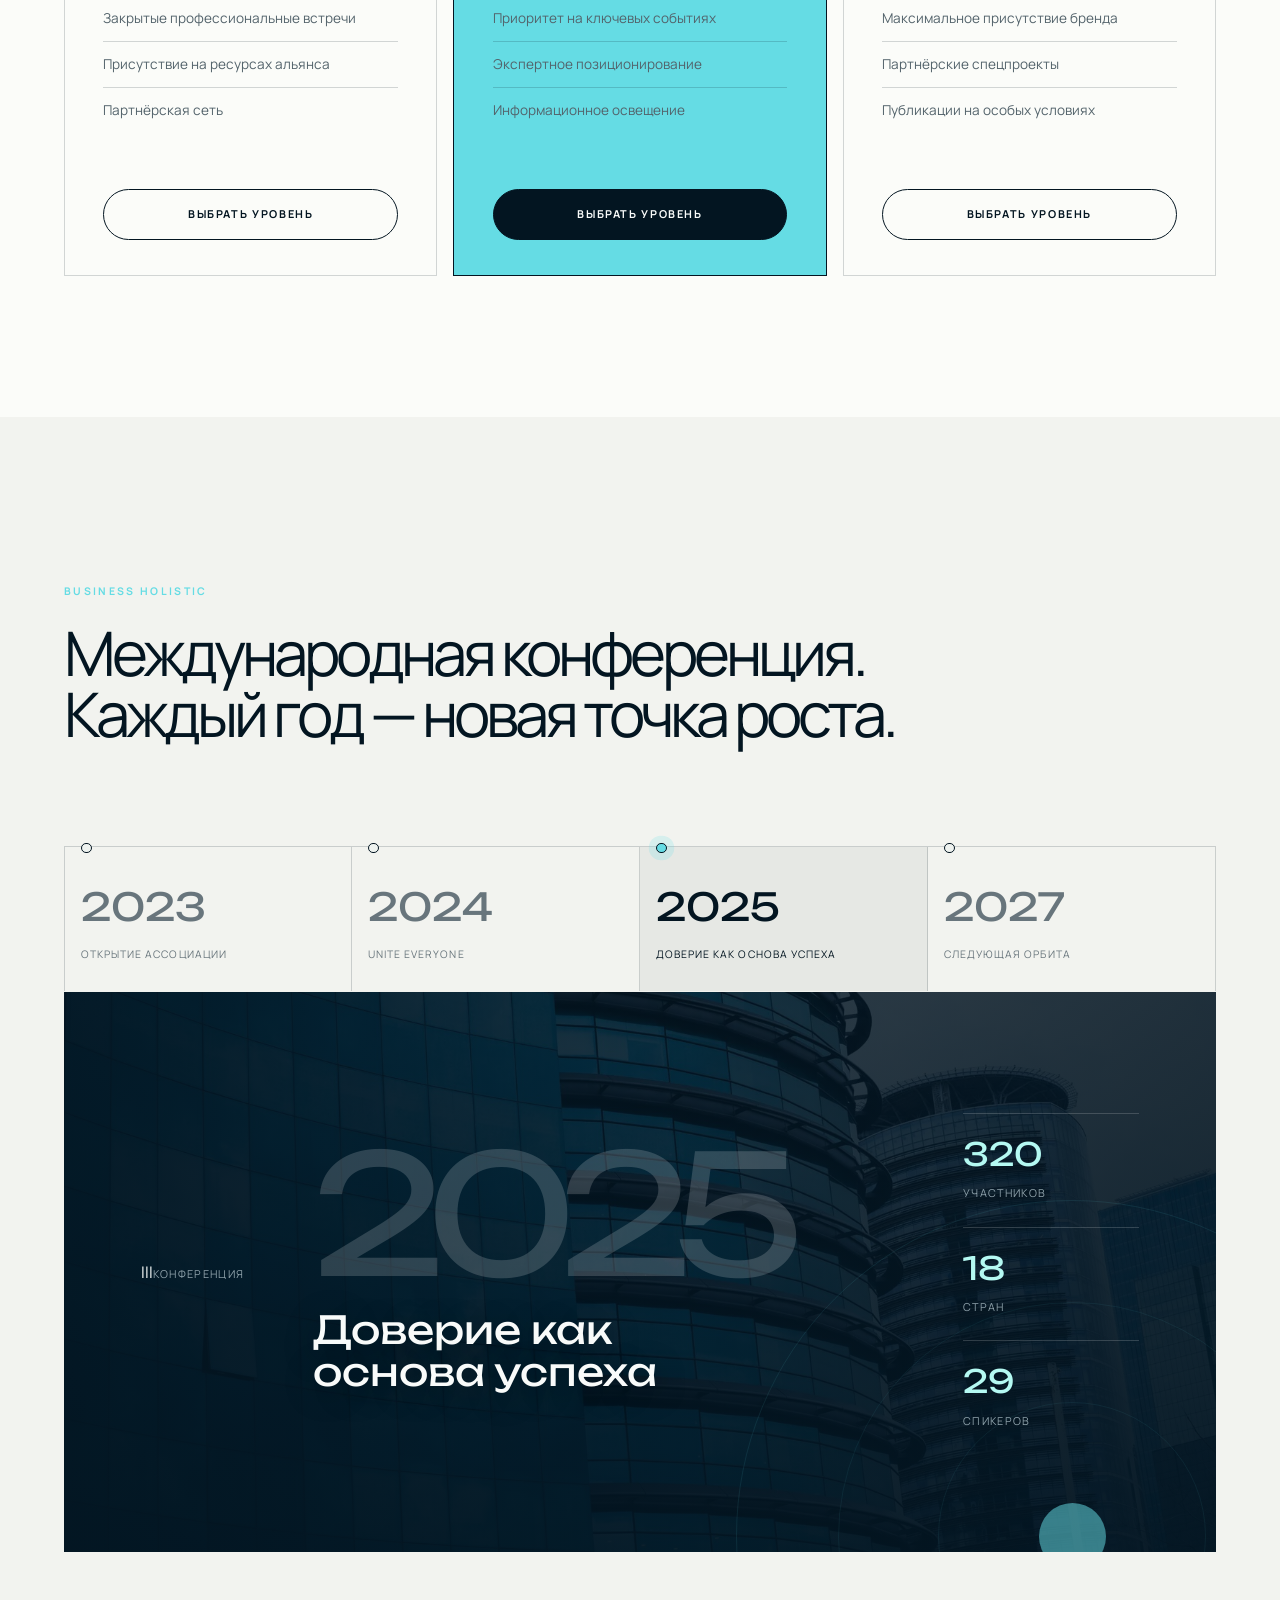
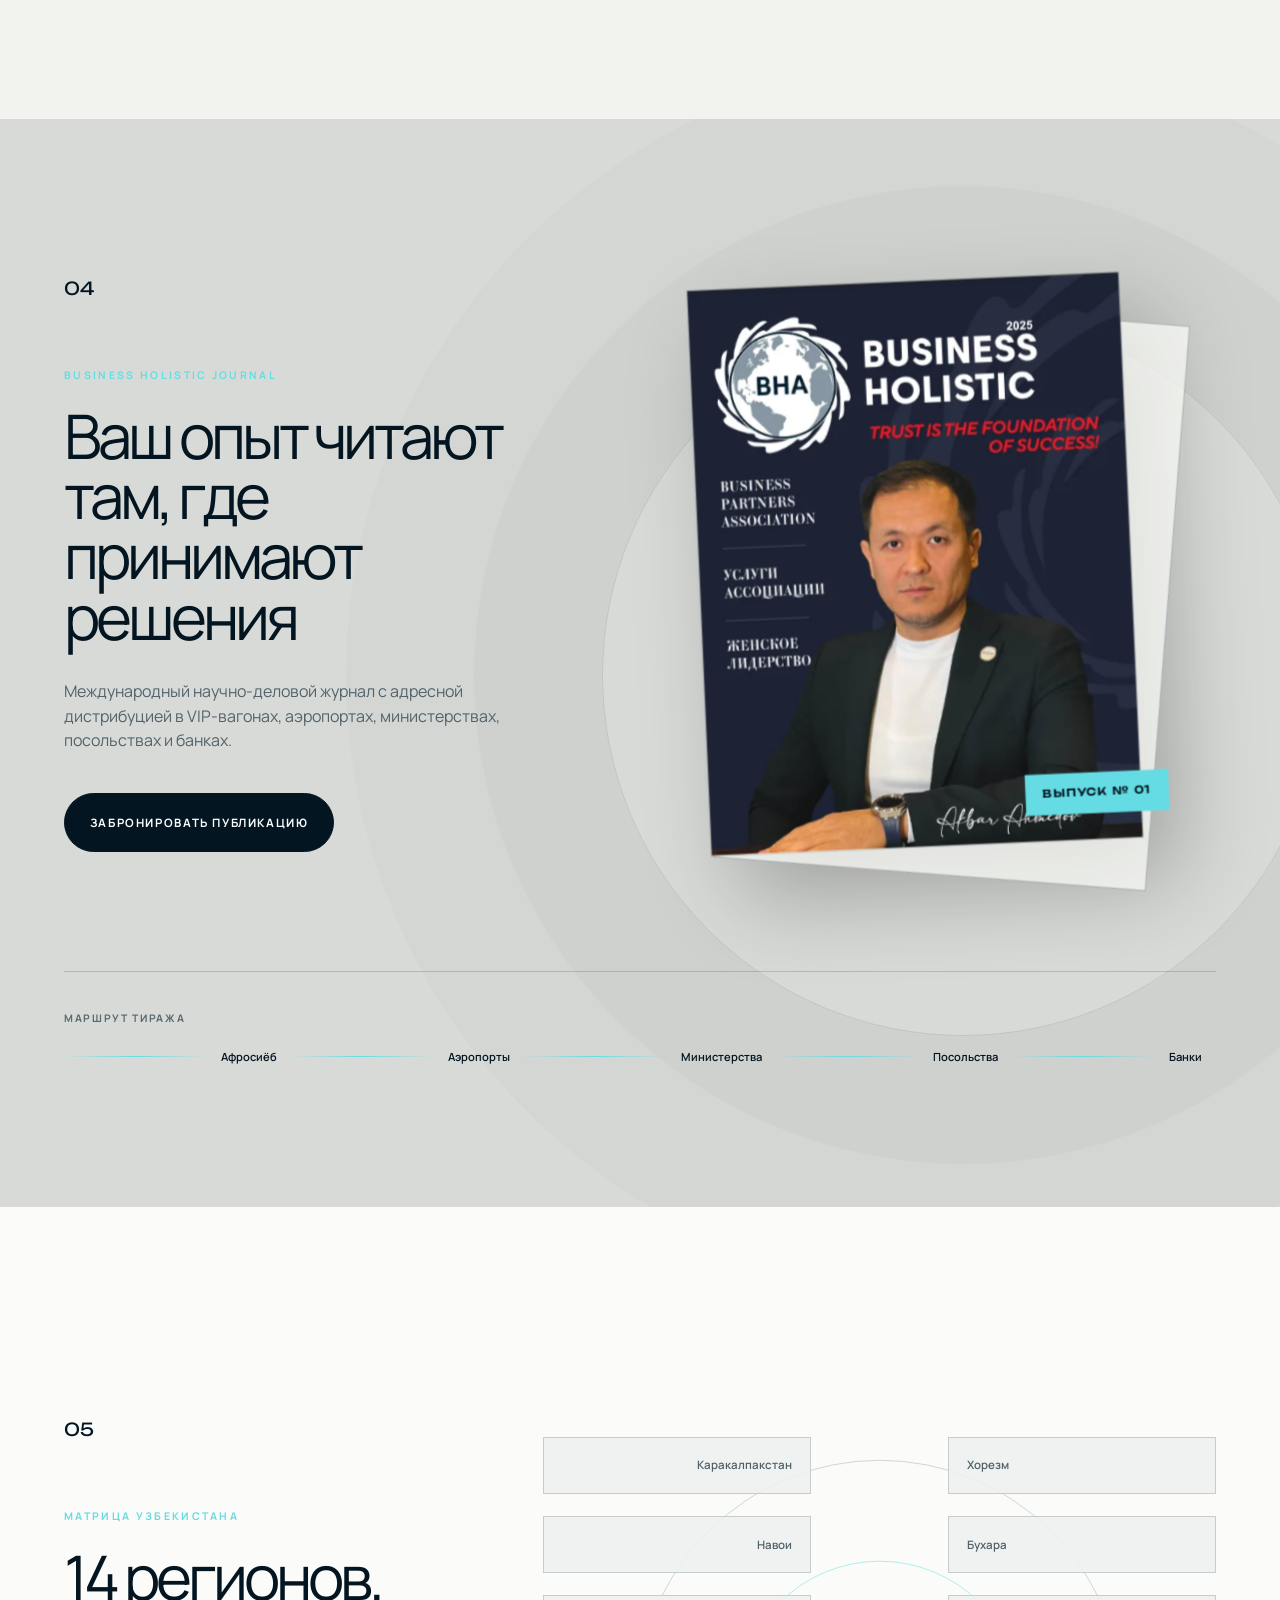
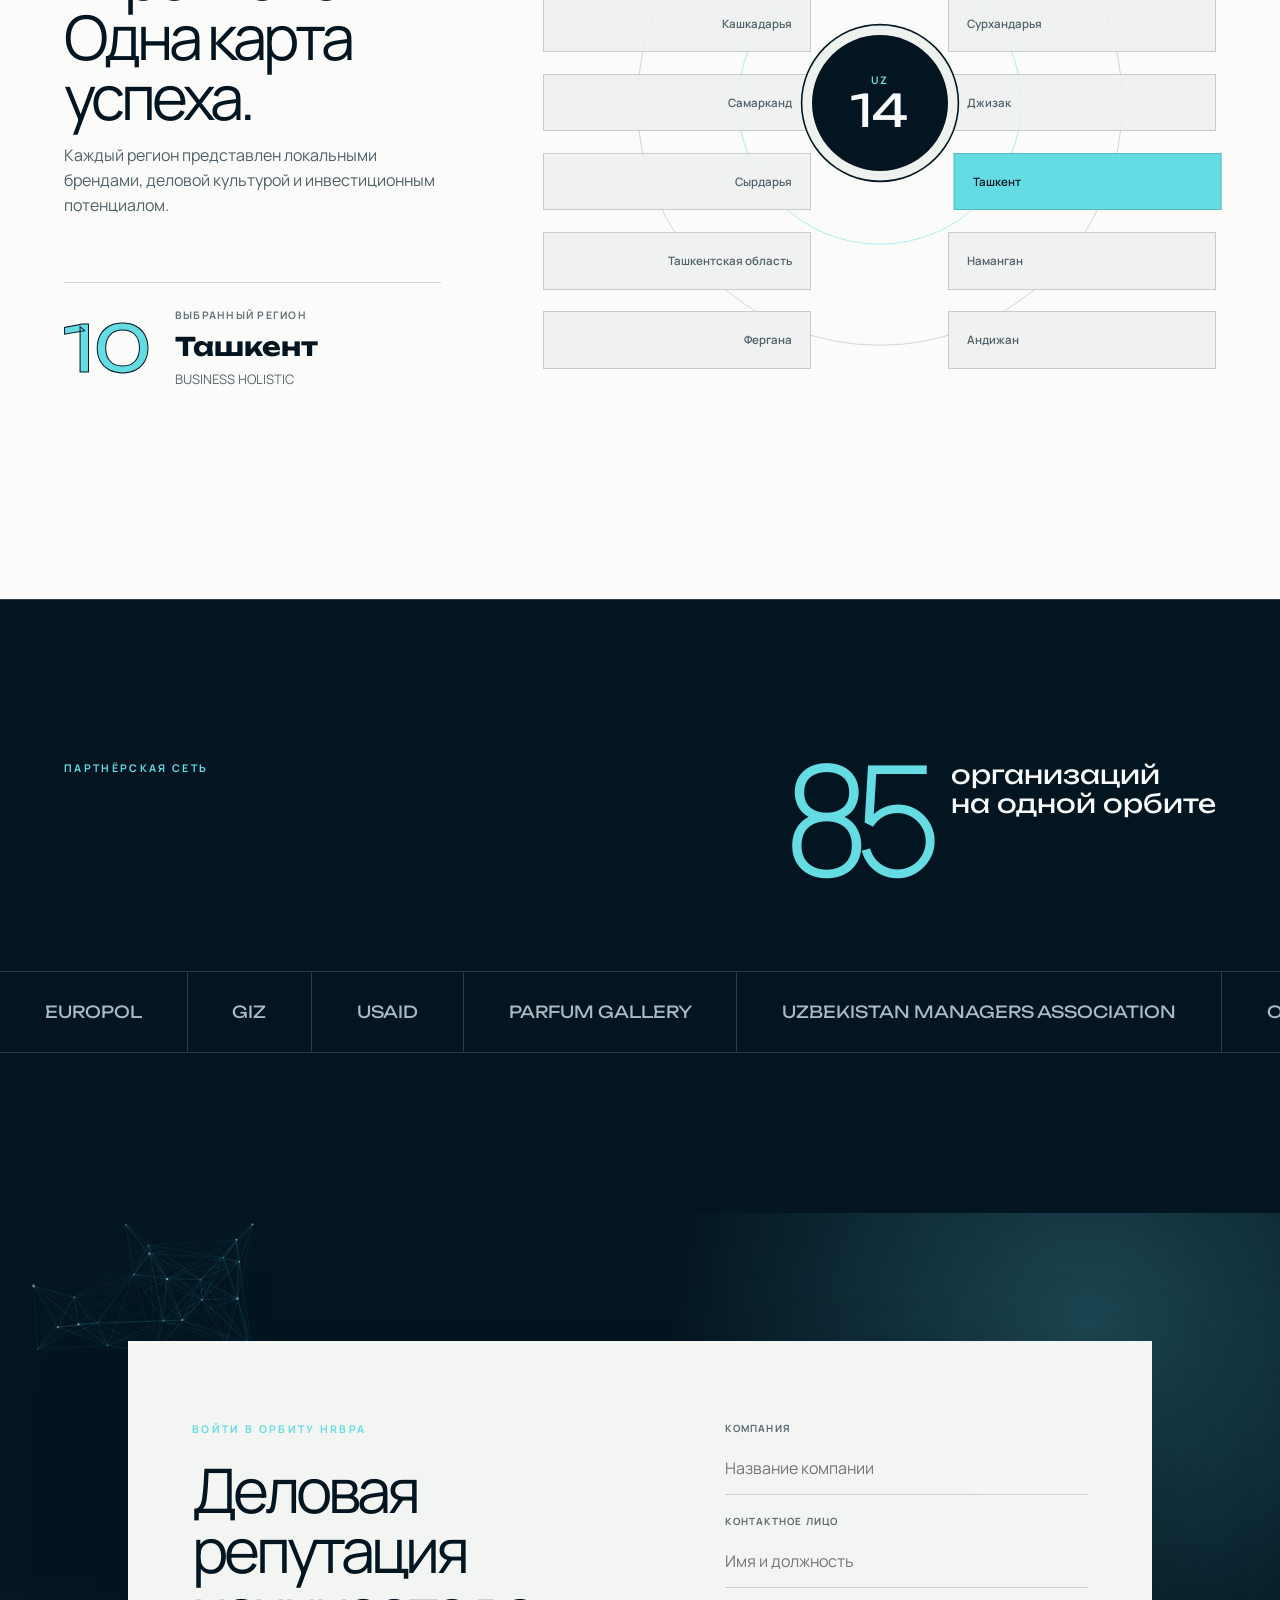
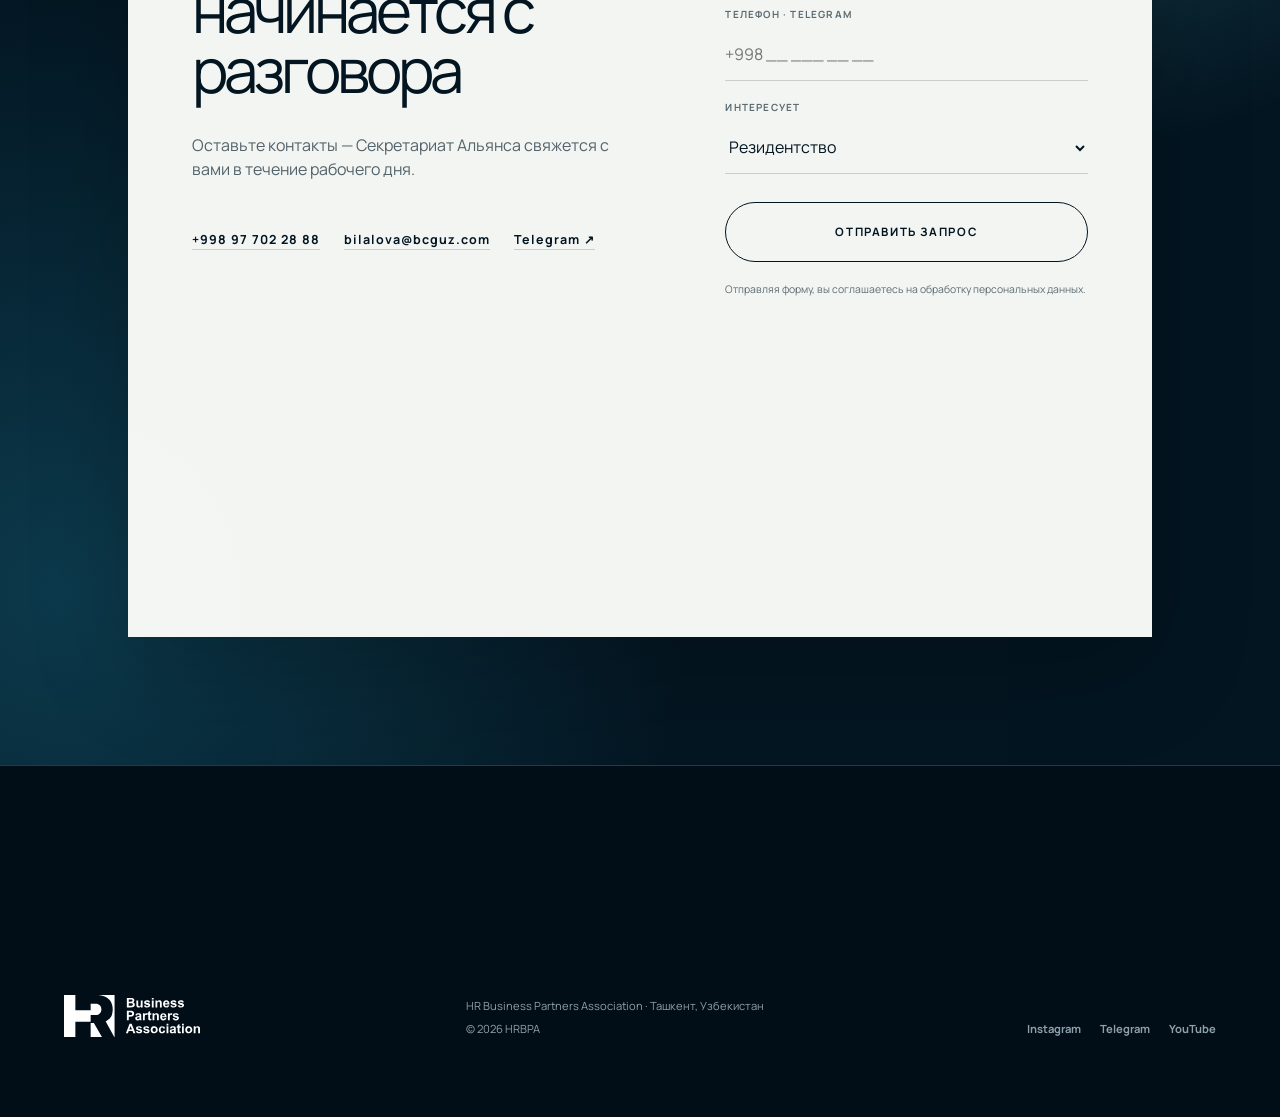
==== commit 2e046440: "Expand participant gallery" ====
--- a/index.html
+++ b/index.html
@@ -111,11 +111,50 @@
         </div>
 
         <div class="speaker-track" role="list" aria-label="Спикеры">
-          <article class="speaker-card" role="listitem"><img src="assets/madina-bilalova.webp" alt="Madina Bilalova" /><div><span>UZ · 2025</span><h3>MADINA BILALOVA</h3><p data-i18n="speaker1">Основатель BUSINESS HOLISTIC Alliance и HRBPA</p></div></article>
-          <article class="speaker-card" role="listitem"><img src="assets/davron-vaxabov.webp" alt="Davron Vaxabov" /><div><span>UZ · 2024—2025</span><h3>DAVRON VAXABOV</h3><p data-i18n="speaker2">Председатель Торгово-промышленной палаты Узбекистана</p></div></article>
-          <article class="speaker-card" role="listitem"><img src="assets/alisher-shaykhov.webp" alt="Alisher Shaykhov" /><div><span>UZ · 2024—2025</span><h3>ALISHER SHAYKHOV</h3><p data-i18n="speaker3">Председатель Ассоциации менеджеров Узбекистана</p></div></article>
-          <article class="speaker-card" role="listitem"><img src="assets/gulnora-mahmudova.webp" alt="Gulnora Mahmudova" /><div><span>UZ · 2025</span><h3>GULNORA MAHMUDOVA</h3><p data-i18n="speaker4">Председатель международной Ассоциации деловых женщин</p></div></article>
-          <article class="speaker-card speaker-card--type" role="listitem"><div><span>US · 2025</span><h3>DARON<br />ACEMOGLU</h3><p data-i18n="speaker5">Лауреат Нобелевской премии по экономике 2024 года</p></div></article>
+          <article class="speaker-card" role="listitem">
+            <img src="assets/madina-bilalova.webp" alt="Madina Bilalova" loading="lazy" decoding="async" />
+            <div><span>UZ · 2025</span><h3>MADINA BILALOVA</h3><p data-i18n="speaker1">Основатель BUSINESS HOLISTIC Alliance и HRBPA</p></div>
+          </article>
+          <article class="speaker-card" role="listitem">
+            <img src="assets/davron-vaxabov.webp" alt="Davron Vaxabov" loading="lazy" decoding="async" />
+            <div><span>UZ · 2024—2025</span><h3>DAVRON VAXABOV</h3><p data-i18n="speaker2">Председатель Торгово-промышленной палаты Узбекистана</p></div>
+          </article>
+          <article class="speaker-card" role="listitem">
+            <img src="assets/alisher-shaykhov.webp" alt="Alisher Shaykhov" loading="lazy" decoding="async" />
+            <div><span>UZ · 2024—2025</span><h3>ALISHER SHAYKHOV</h3><p data-i18n="speaker3">Председатель Ассоциации менеджеров Узбекистана</p></div>
+          </article>
+          <article class="speaker-card" role="listitem">
+            <img src="assets/gulnora-mahmudova.webp" alt="Gulnora Mahmudova" loading="lazy" decoding="async" />
+            <div><span>UZ · 2025</span><h3>GULNORA MAHMUDOVA</h3><p data-i18n="speaker4">Председатель международной Ассоциации деловых женщин</p></div>
+          </article>
+          <article class="speaker-card" role="listitem">
+            <img src="assets/gulchehra-begim-maxmudova.webp" alt="Gulchehra-Begim Maxmudova" loading="lazy" decoding="async" />
+            <div><span>UZ · 2025</span><h3>GULCHEHRA-BEGIM MAXMUDOVA</h3><p data-i18n="speaker5">Основательница сети магазинов Parfum Gallery</p></div>
+          </article>
+          <article class="speaker-card" role="listitem">
+            <img src="assets/martin-kreutner.webp" alt="Martin Kreutner" loading="lazy" decoding="async" />
+            <div><span>AT · 2025</span><h3>MARTIN KREUTNER</h3><p data-i18n="speaker6">Международный советник и консультант</p></div>
+          </article>
+          <article class="speaker-card" role="listitem">
+            <img src="assets/atanas-kochov.webp" alt="Atanas Kochov" loading="lazy" decoding="async" />
+            <div><span>DE · 2024</span><h3>ATANAS KOCHOV</h3><p data-i18n="speaker7">Профессор, руководитель группы консалтинговых услуг GIZ</p></div>
+          </article>
+          <article class="speaker-card" role="listitem">
+            <img src="assets/arthur-muradov.webp" alt="Arthur Muradov" loading="lazy" decoding="async" />
+            <div><span>AT · 2024</span><h3>ARTHUR MURADOV</h3><p data-i18n="speaker8">Австрийский предприниматель</p></div>
+          </article>
+          <article class="speaker-card" role="listitem">
+            <img src="assets/jamila-shermuxamedova.webp" alt="Jamila Shermuxamedova" loading="lazy" decoding="async" />
+            <div><span>UZ · 2025</span><h3>JAMILA SHERMUXAMEDOVA</h3><p data-i18n="speaker9">Депутат Ташкентского городского Кенгаша, международный спикер</p></div>
+          </article>
+          <article class="speaker-card" role="listitem">
+            <img src="assets/alisher-avazov.webp" alt="Alisher Avazov" loading="lazy" decoding="async" />
+            <div><span>UZ · 2024—2025</span><h3>ALISHER AVAZOV</h3><p data-i18n="speaker10">Основатель компаний «EUROPOL» и «Nefrit»</p></div>
+          </article>
+          <article class="speaker-card" role="listitem">
+            <img src="assets/daniel-zaretsky.webp" alt="Daniel Zaretsky" loading="lazy" decoding="async" />
+            <div><span>US · 2024</span><h3>DANIEL ZARETSKY</h3><p data-i18n="speaker11">Эксперт</p></div>
+          </article>
         </div>
       </section>
 
--- a/styles.css
+++ b/styles.css
@@ -698,49 +698,6 @@
   font-size: 0.78rem;
 }
 
-.speaker-card--type {
-  grid-column: 1 / -1;
-  min-height: 18rem;
-  aspect-ratio: auto;
-  border: 1px solid var(--ink);
-  color: var(--ink);
-  background: var(--cyan);
-}
-
-.speaker-card--type::before {
-  position: absolute;
-  top: 12%;
-  right: -22%;
-  width: 80%;
-  aspect-ratio: 1;
-  border: 1px solid rgba(3, 21, 33, 0.45);
-  border-radius: 50%;
-  content: "";
-  box-shadow: 0 0 0 3rem rgba(3, 21, 33, 0.04), 0 0 0 6rem rgba(3, 21, 33, 0.04);
-}
-
-.speaker-card--type::after {
-  display: none;
-}
-
-.speaker-card--type > div {
-  position: absolute;
-  top: 1.5rem;
-  bottom: 1.5rem;
-  display: flex;
-  flex-direction: column;
-}
-
-.speaker-card--type span,
-.speaker-card--type p {
-  color: var(--ink);
-}
-
-.speaker-card--type h3 {
-  margin-top: auto;
-  font-size: clamp(2rem, 5.5vw, 6rem);
-}
-
 .track-hint {
   display: none;
 }
@@ -951,7 +908,13 @@
   padding: clamp(2rem, 6vw, 6rem);
   overflow: hidden;
   color: var(--white);
-  background: var(--ink);
+  background-color: var(--ink);
+  background-image:
+    linear-gradient(90deg, rgba(3, 21, 33, 0.94) 0%, rgba(3, 21, 33, 0.78) 54%, rgba(3, 21, 33, 0.86) 100%),
+    linear-gradient(0deg, rgba(3, 21, 33, 0.76), rgba(3, 21, 33, 0.18)),
+    var(--conference-image, url("assets/conference-2025.webp"));
+  background-position: center, center, var(--conference-position, center);
+  background-size: cover;
 }
 
 .conference-stage > div:not(.stage-orbits) {
@@ -977,7 +940,7 @@
 
 .conference-stage #conference-year {
   display: block;
-  color: rgba(255, 255, 255, 0.08);
+  color: rgba(255, 255, 255, 0.17);
   font-family: "Unbounded", sans-serif;
   font-size: clamp(5rem, 13vw, 15rem);
   font-weight: 400;
@@ -992,6 +955,7 @@
   font-size: clamp(1.7rem, 3vw, 3.3rem);
   font-weight: 400;
   line-height: 1.08;
+  text-shadow: 0 0.15em 0.8em rgba(0, 0, 0, 0.38);
 }
 
 .conference-metrics {
@@ -1023,6 +987,7 @@
   aspect-ratio: 1;
   border: 1px solid rgba(101, 220, 228, 0.18);
   border-radius: 50%;
+  opacity: 0.52;
 }
 
 .stage-orbits i {
@@ -3113,34 +3078,6 @@
   color: #53636b;
 }
 
-.speaker-card--type {
-  display: block;
-  min-height: 20rem;
-  border-color: var(--ink);
-  background: var(--cyan);
-}
-
-.speaker-card--type > div {
-  position: absolute;
-  inset: 1.8rem;
-  min-height: 0;
-  padding: 0;
-}
-
-.speaker-card--type h3 {
-  margin-top: auto;
-  color: var(--ink);
-  font-family: "Manrope", sans-serif;
-  font-size: clamp(3.2rem, 7vw, 8rem);
-  font-weight: 400;
-  letter-spacing: -0.08em;
-  line-height: 0.8;
-}
-
-.speaker-card--type p {
-  margin-top: 1.2rem;
-}
-
 .residency {
   color: var(--ink);
   background: var(--editorial-white);
@@ -3464,10 +3401,6 @@
     grid-template-columns: repeat(2, minmax(0, 1fr));
   }
 
-  .speaker-card--type {
-    grid-column: 1 / -1;
-  }
-
   .contact {
     grid-template-columns: 1fr;
     gap: 4rem;
@@ -3559,14 +3492,6 @@
 
   .speaker-card > div {
     min-height: 10.5rem;
-  }
-
-  .speaker-card--type {
-    min-height: 17rem;
-  }
-
-  .speaker-card--type h3 {
-    font-size: clamp(3.2rem, 17vw, 5rem);
   }
 
   .journal {
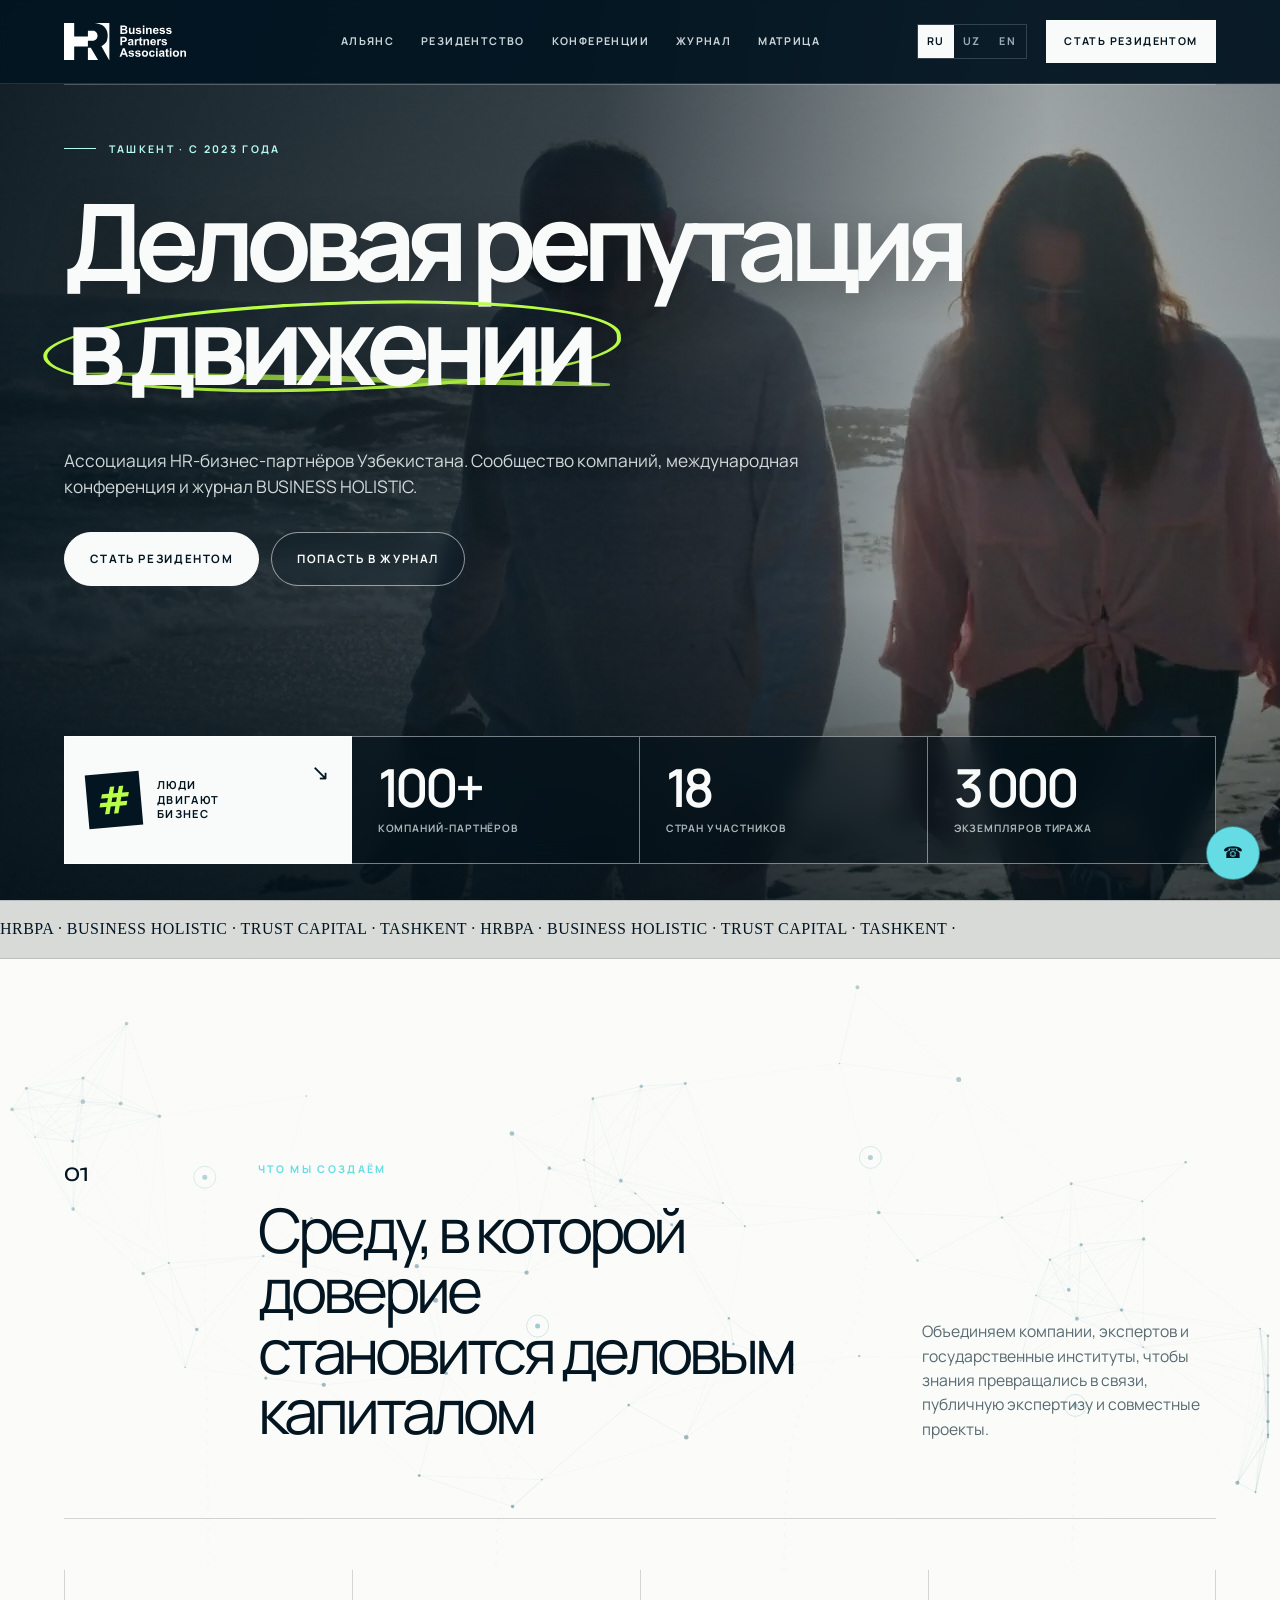
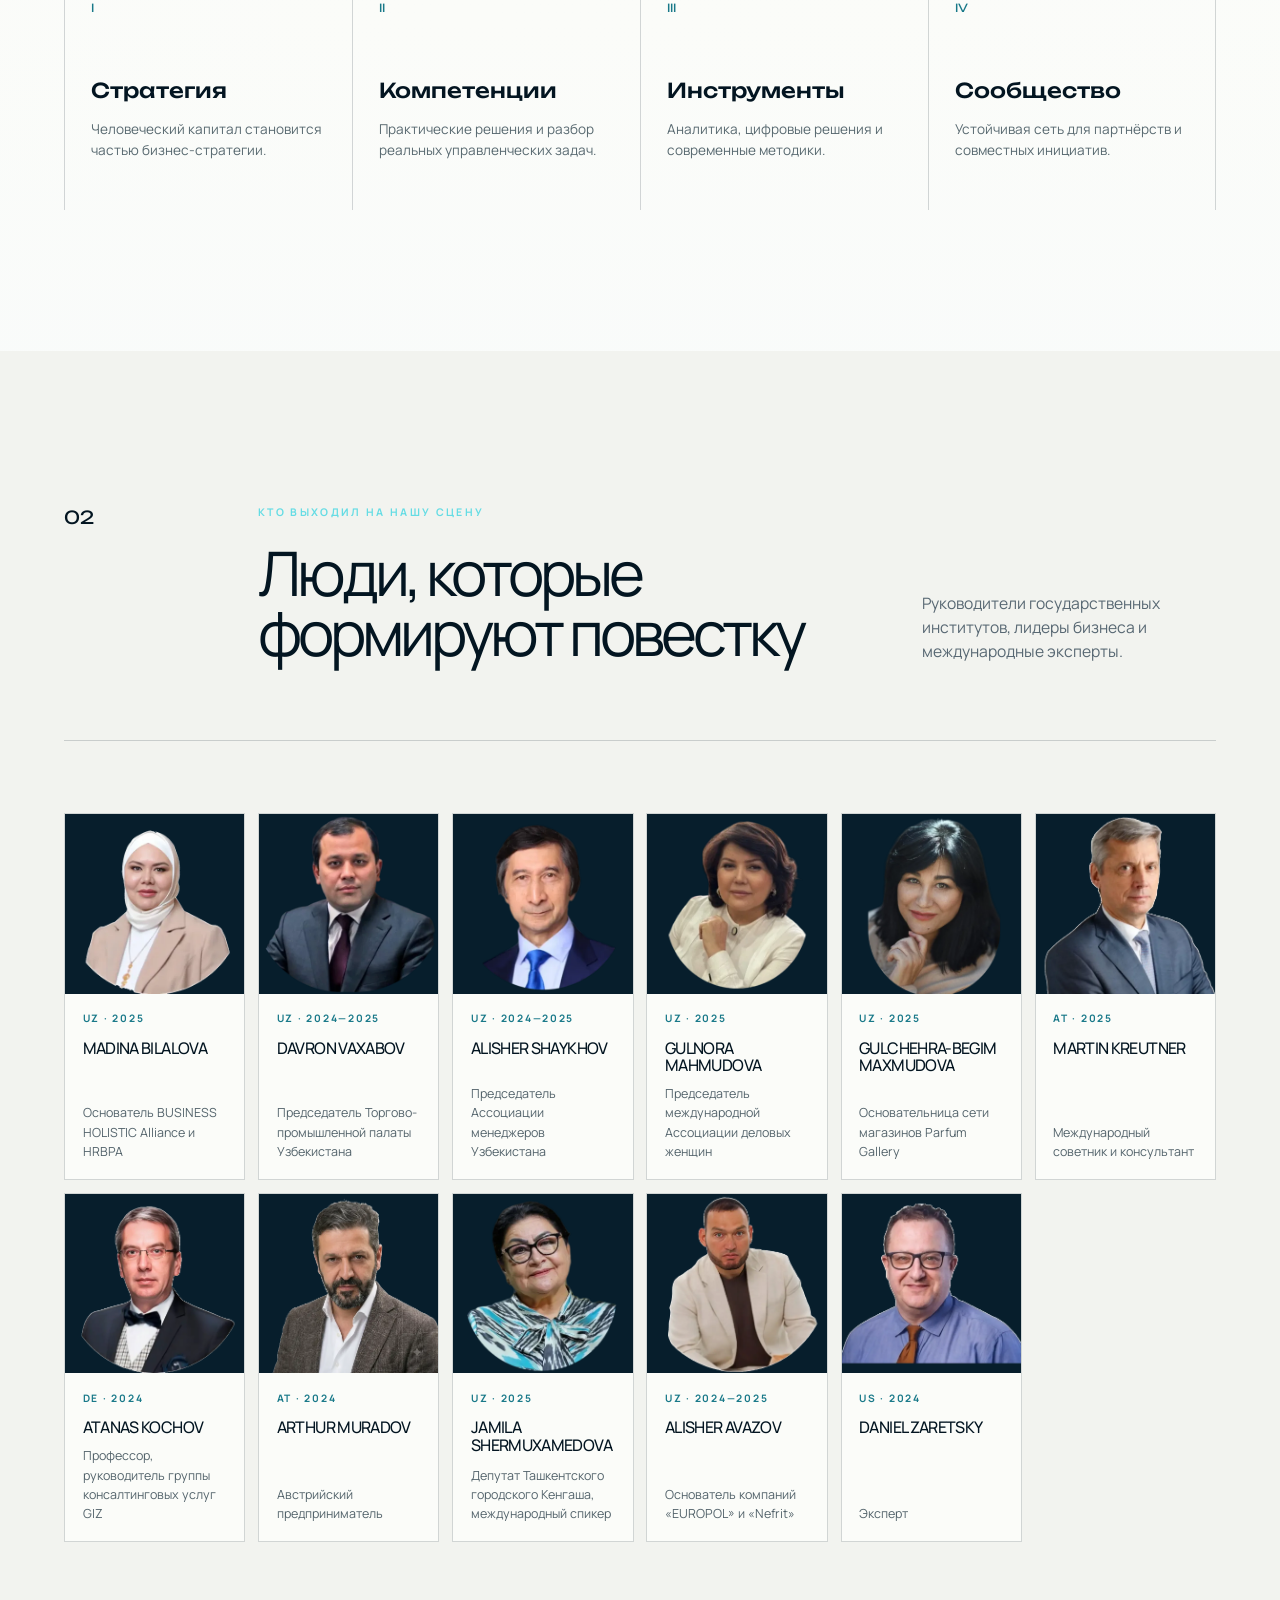
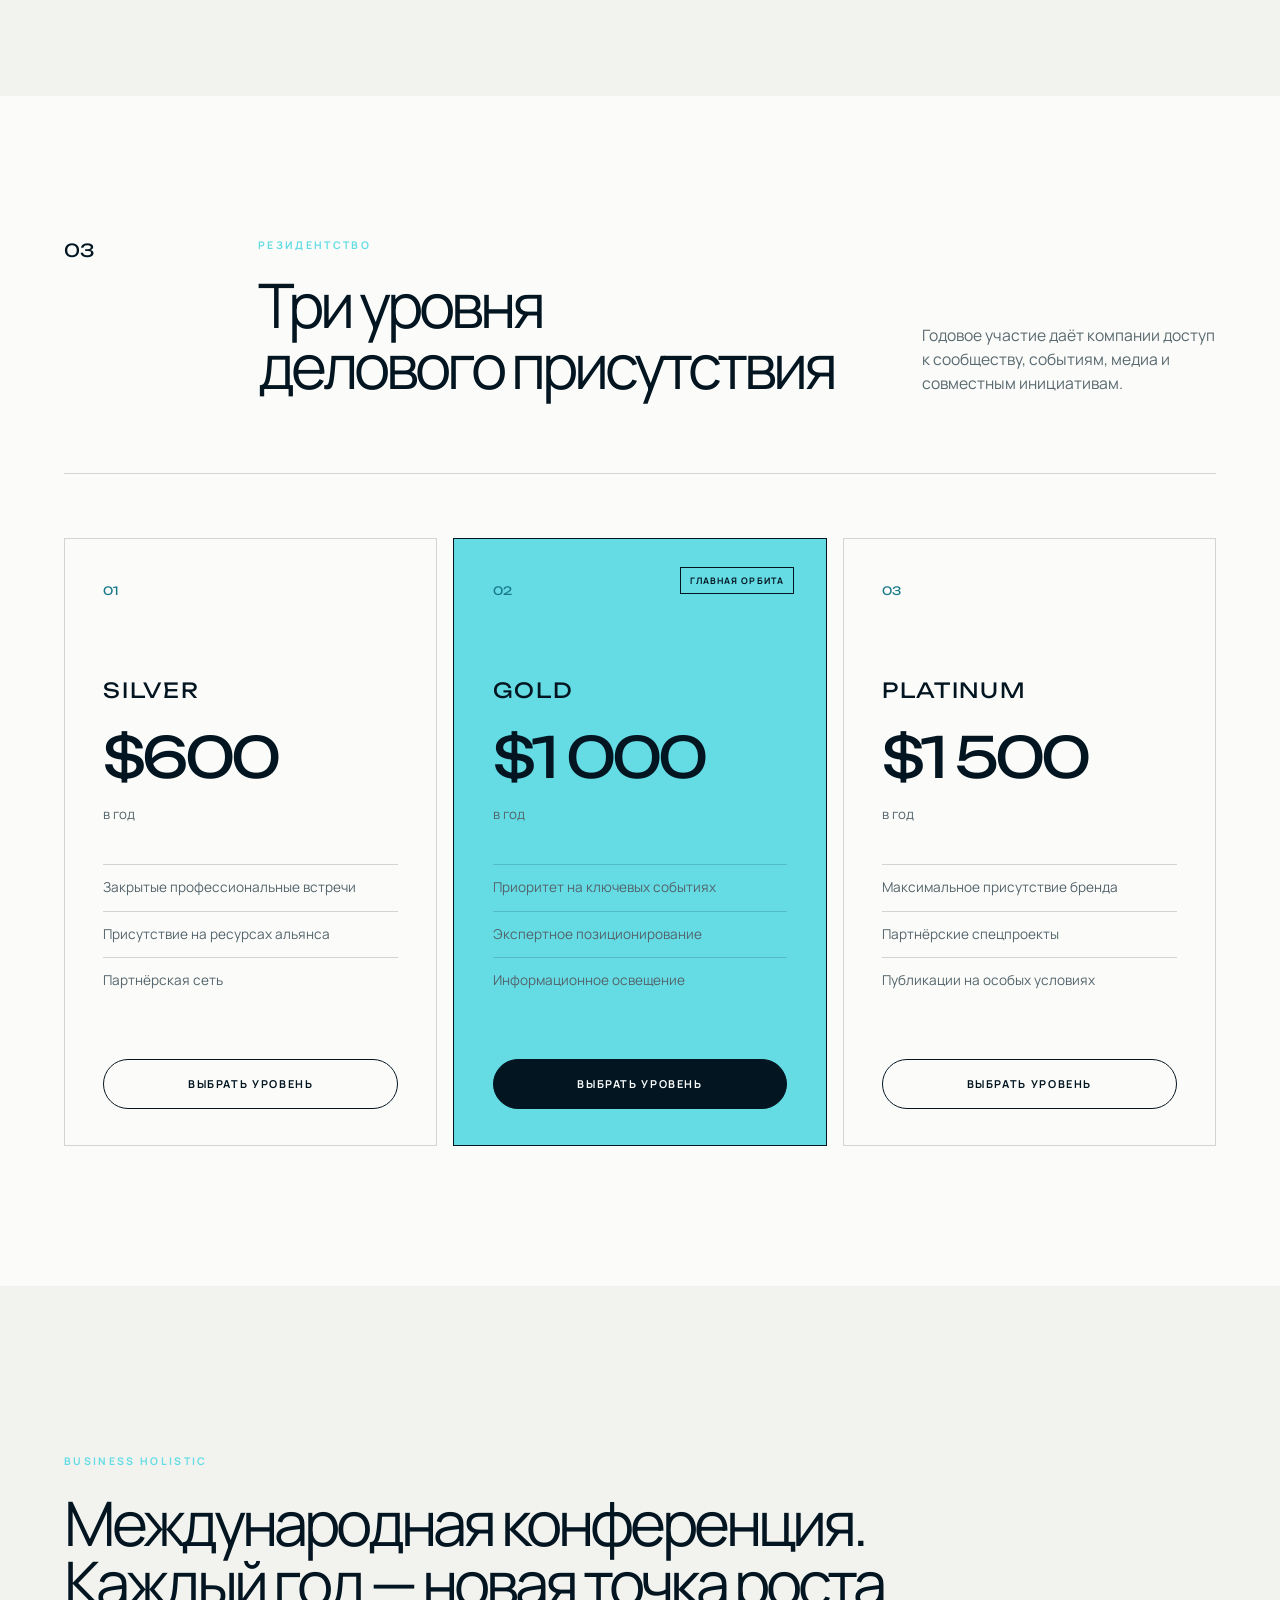
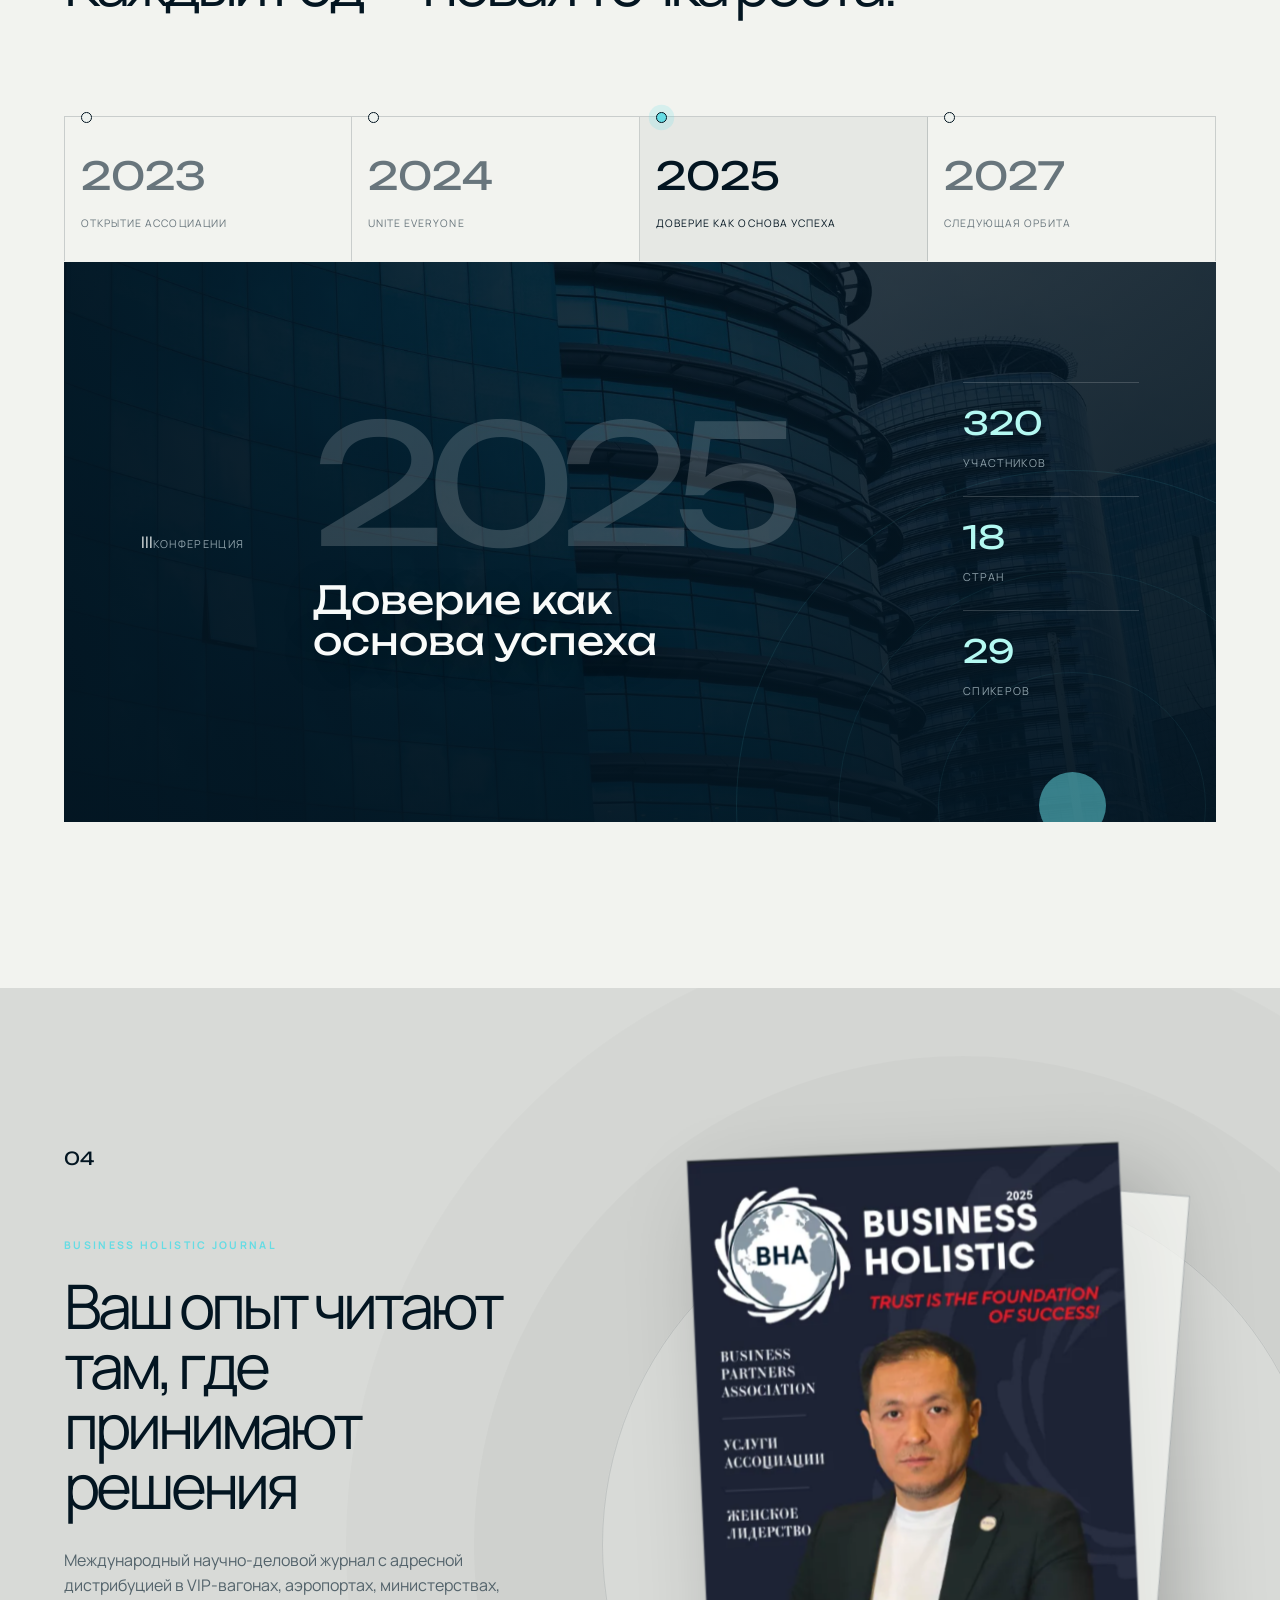
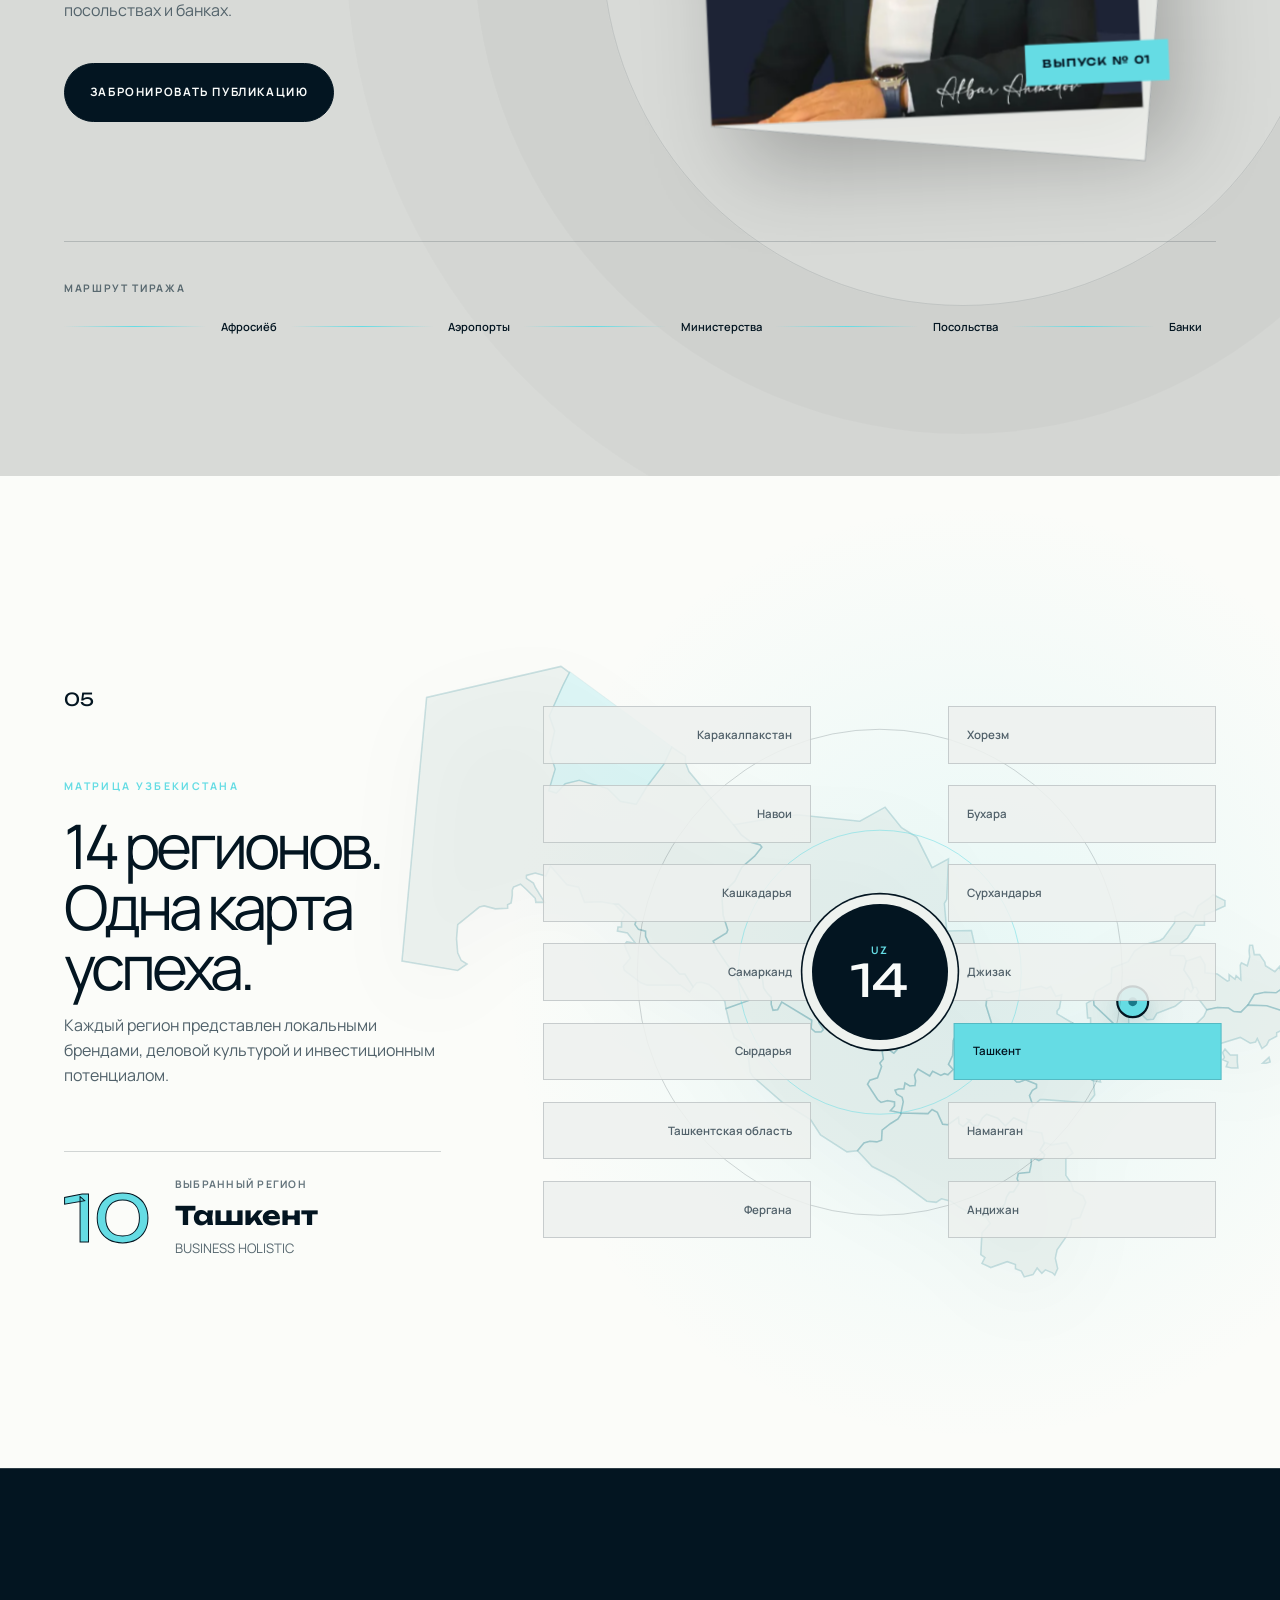
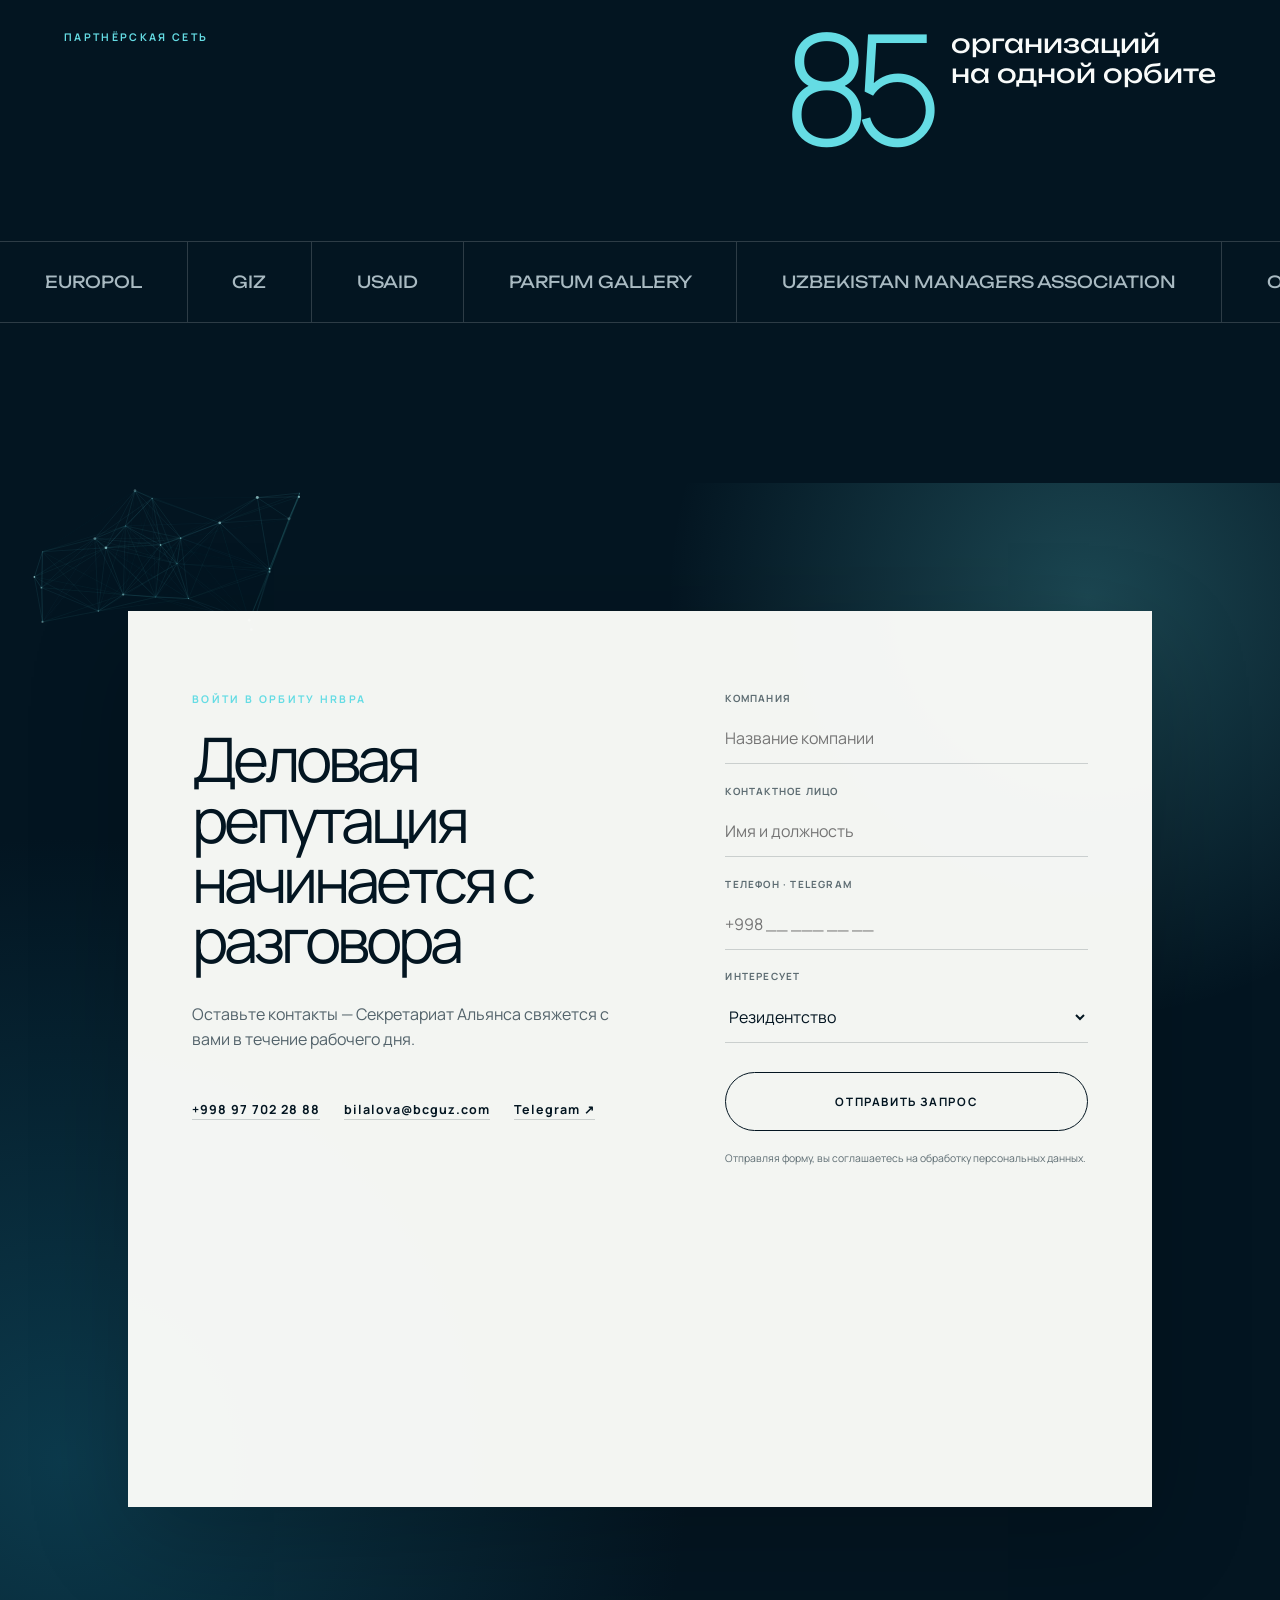
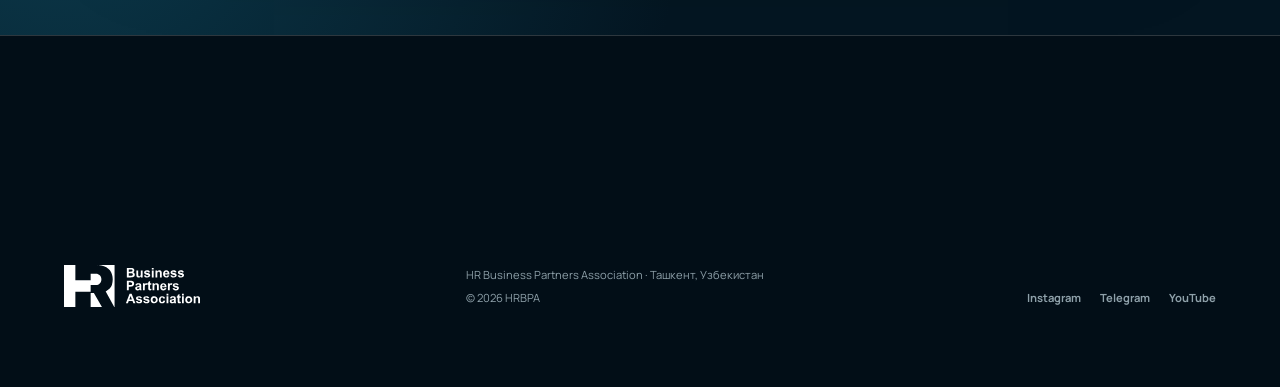
==== commit 14b14965: "Add interactive Uzbekistan matrix map" ====
--- a/index.html
+++ b/index.html
@@ -219,6 +219,8 @@
       </section>
 
       <section class="matrix section-light" id="matrix">
+        <div class="matrix-map" id="matrix-map" aria-hidden="true"></div>
+
         <div class="matrix-copy reveal">
           <div class="section-index">05</div>
           <p class="section-kicker" data-i18n="matrixKicker">Матрица Узбекистана</p>
--- a/styles.css
+++ b/styles.css
@@ -3026,7 +3026,8 @@
 }
 
 .speaker-track {
-  gap: clamp(0.8rem, 1.5vw, 1.5rem);
+  grid-template-columns: repeat(6, minmax(0, 1fr));
+  gap: clamp(0.6rem, 1vw, 1rem);
   margin-top: 4.5rem;
 }
 
@@ -3056,8 +3057,8 @@
   position: static;
   display: flex;
   flex-direction: column;
-  min-height: 12.5rem;
-  padding: 1.5rem;
+  min-height: 10.5rem;
+  padding: 1.1rem;
 }
 
 .speaker-card span {
@@ -3065,10 +3066,10 @@
 }
 
 .speaker-card h3 {
-  margin: 1.1rem 0 0.7rem;
+  margin: 0.8rem 0 0.6rem;
   color: var(--ink);
   font-family: "Manrope", sans-serif;
-  font-size: clamp(1.25rem, 1.8vw, 1.75rem);
+  font-size: clamp(1rem, 1.2vw, 1.35rem);
   font-weight: 500;
   letter-spacing: -0.04em;
 }
@@ -3263,7 +3264,94 @@
 }
 
 .matrix {
+  position: relative;
+  isolation: isolate;
+  overflow: hidden;
   background: var(--editorial-white);
+}
+
+.matrix::after {
+  position: absolute;
+  z-index: 0;
+  inset: 0;
+  content: "";
+  pointer-events: none;
+  background: radial-gradient(circle at 76% 50%, rgba(101, 220, 228, 0.13), transparent 43%);
+}
+
+.matrix-map {
+  position: absolute;
+  z-index: 1;
+  top: 50%;
+  right: -5vw;
+  width: min(74vw, 82rem);
+  aspect-ratio: 860 / 564;
+  transform: translateY(-50%);
+}
+
+.matrix-map__svg {
+  display: block;
+  width: 100%;
+  height: 100%;
+  overflow: visible;
+  filter: drop-shadow(0 1.5rem 2.5rem rgba(3, 21, 33, 0.08));
+}
+
+.matrix-map [data-region-index] {
+  opacity: 0.55;
+  fill: rgba(207, 224, 221, 0.64);
+  stroke: rgba(25, 121, 137, 0.5);
+  stroke-width: 1.45;
+  cursor: pointer;
+  transition: opacity 0.25s ease, fill 0.25s ease, stroke 0.25s ease, filter 0.25s ease;
+}
+
+.matrix-map [data-region-index]:hover,
+.matrix-map [data-region-index].is-active {
+  opacity: 1;
+  fill: rgba(101, 220, 228, 0.82);
+  stroke: var(--ink);
+  stroke-width: 2.1;
+  filter: drop-shadow(0 0.55rem 0.7rem rgba(25, 121, 137, 0.24));
+}
+
+.matrix-map #pathAral {
+  opacity: 0.44;
+  fill: rgba(101, 220, 228, 0.45);
+  stroke: rgba(25, 121, 137, 0.4);
+  pointer-events: none;
+}
+
+.matrix-city-marker circle:first-child {
+  fill: var(--editorial-white);
+  stroke: #197989;
+  stroke-width: 2;
+}
+
+.matrix-city-marker circle:last-child {
+  fill: #197989;
+  stroke: none;
+}
+
+.matrix-city-marker.is-active circle:first-child,
+.matrix-city-marker:hover circle:first-child {
+  fill: var(--cyan);
+  stroke: var(--ink);
+}
+
+.matrix-copy,
+.region-orbit {
+  position: relative;
+  z-index: 2;
+}
+
+.region-orbit {
+  pointer-events: none;
+}
+
+.region-orbit button,
+.region-core {
+  pointer-events: auto;
 }
 
 .partners {
@@ -3397,8 +3485,14 @@
     min-height: 54rem;
   }
 
+  .matrix-map {
+    top: 44%;
+    right: -38vw;
+    width: 132vw;
+  }
+
   .speaker-track {
-    grid-template-columns: repeat(2, minmax(0, 1fr));
+    grid-template-columns: repeat(3, minmax(0, 1fr));
   }
 
   .contact {
@@ -3486,6 +3580,13 @@
     min-height: auto;
   }
 
+  .matrix-map {
+    top: 38%;
+    right: -76vw;
+    width: 178vw;
+    pointer-events: none;
+  }
+
   .speaker-track {
     grid-template-columns: 1fr;
   }
@@ -3512,6 +3613,10 @@
 @media (prefers-reduced-motion: reduce) {
   .alliance .principles article.is-network-active {
     transform: none;
+  }
+
+  .matrix-map [data-region-index] {
+    transition: none;
   }
 }
 
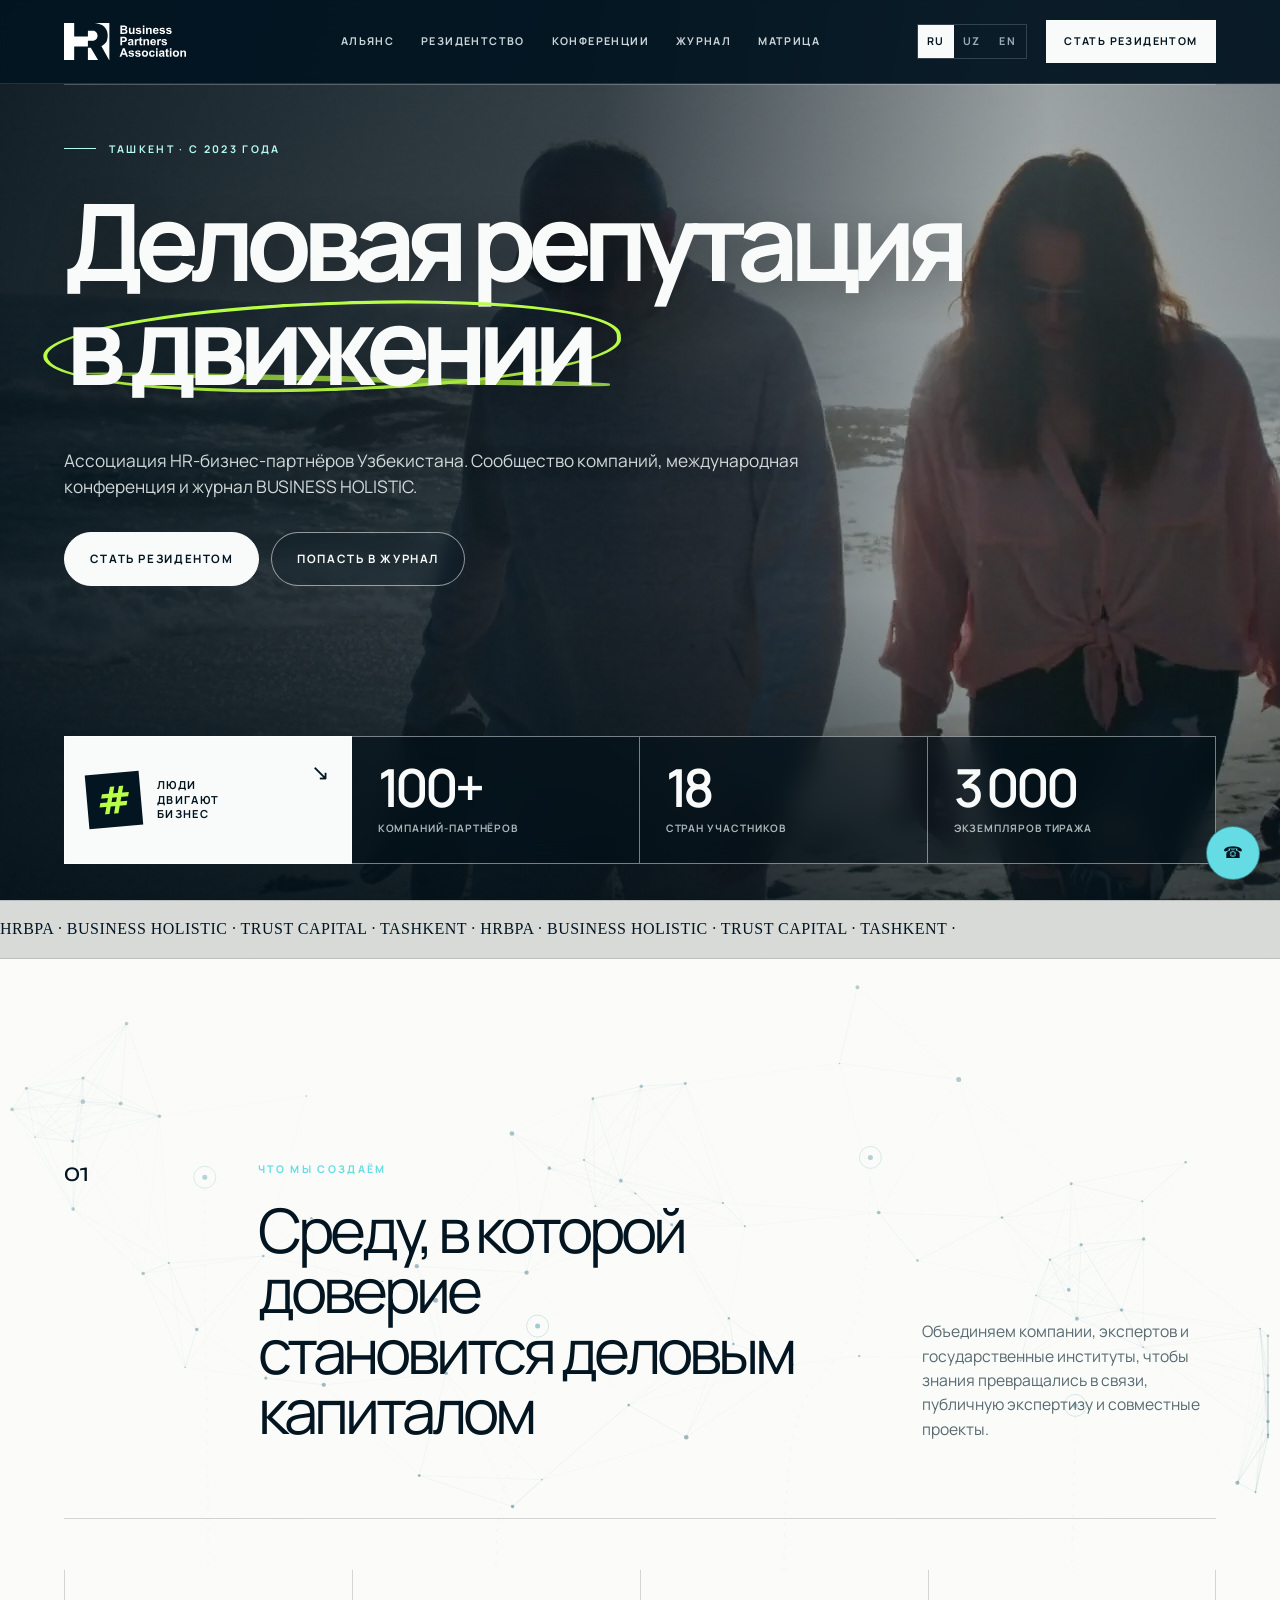
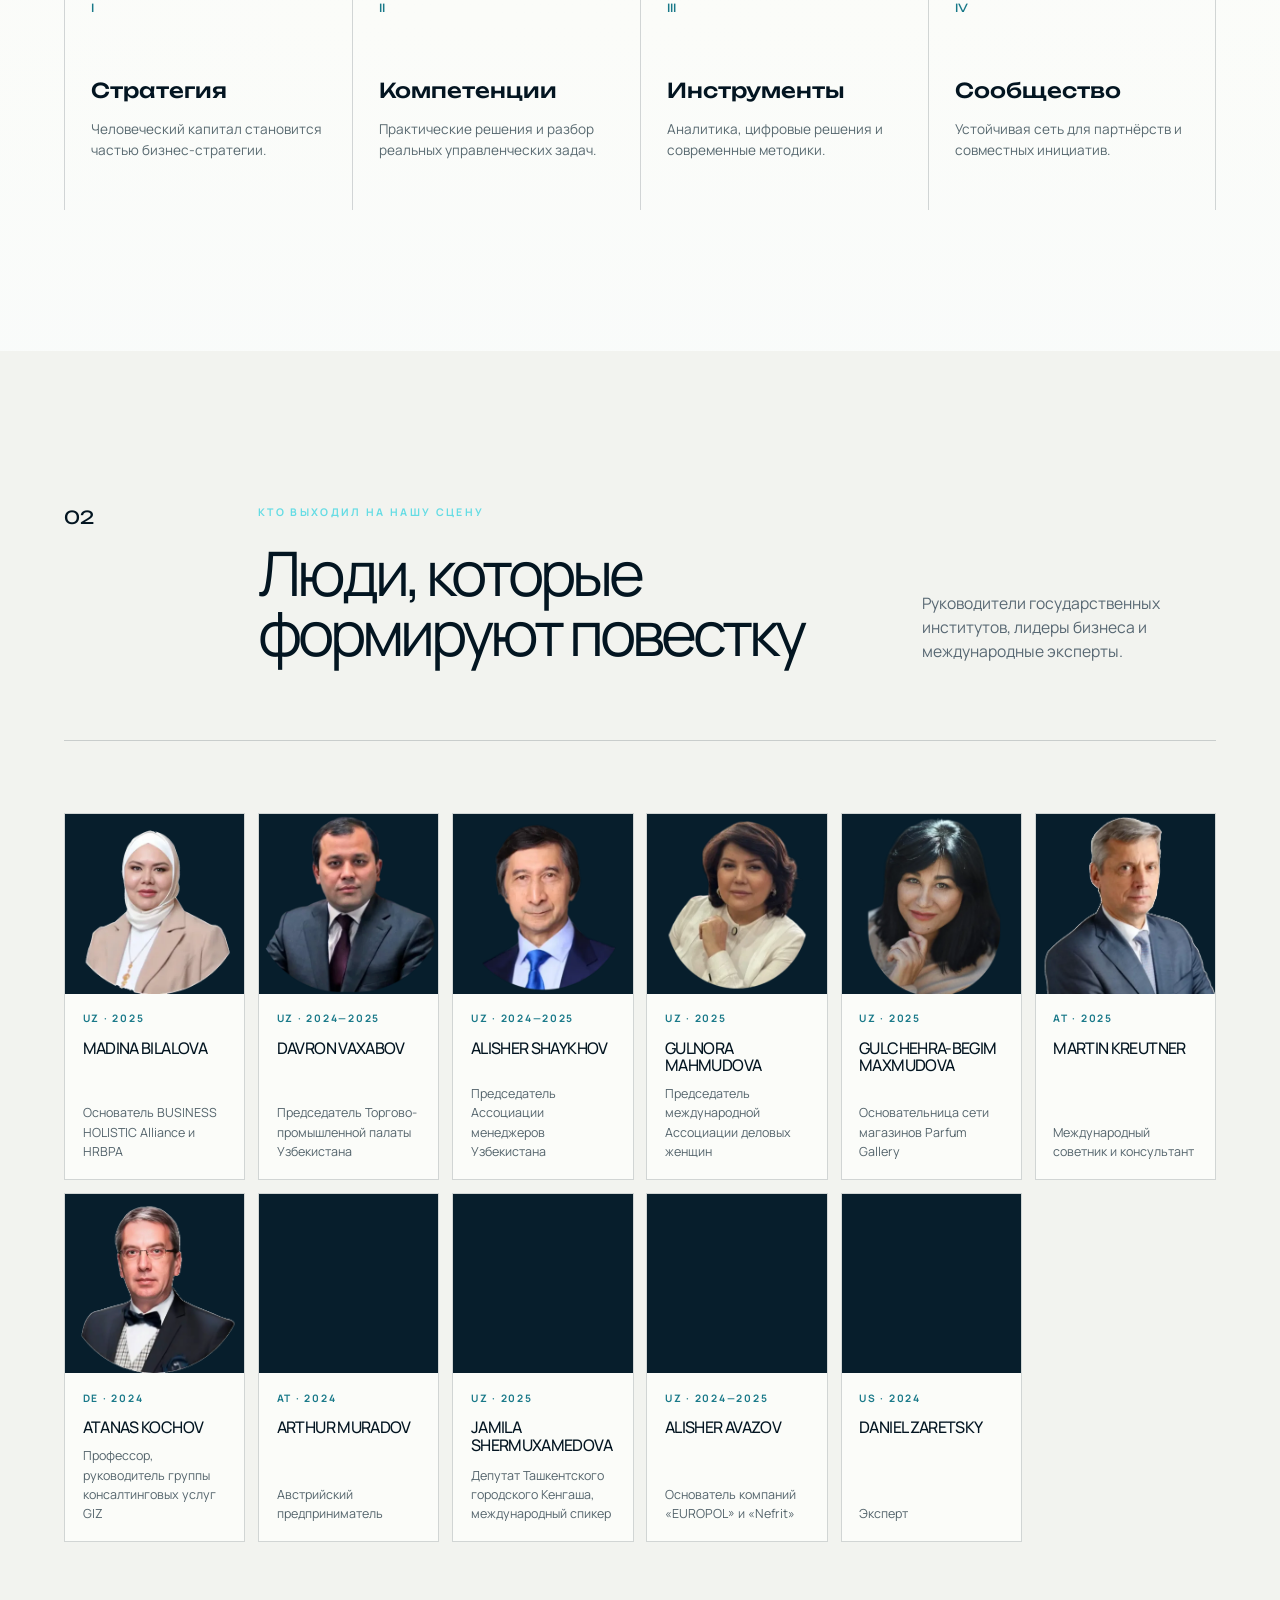
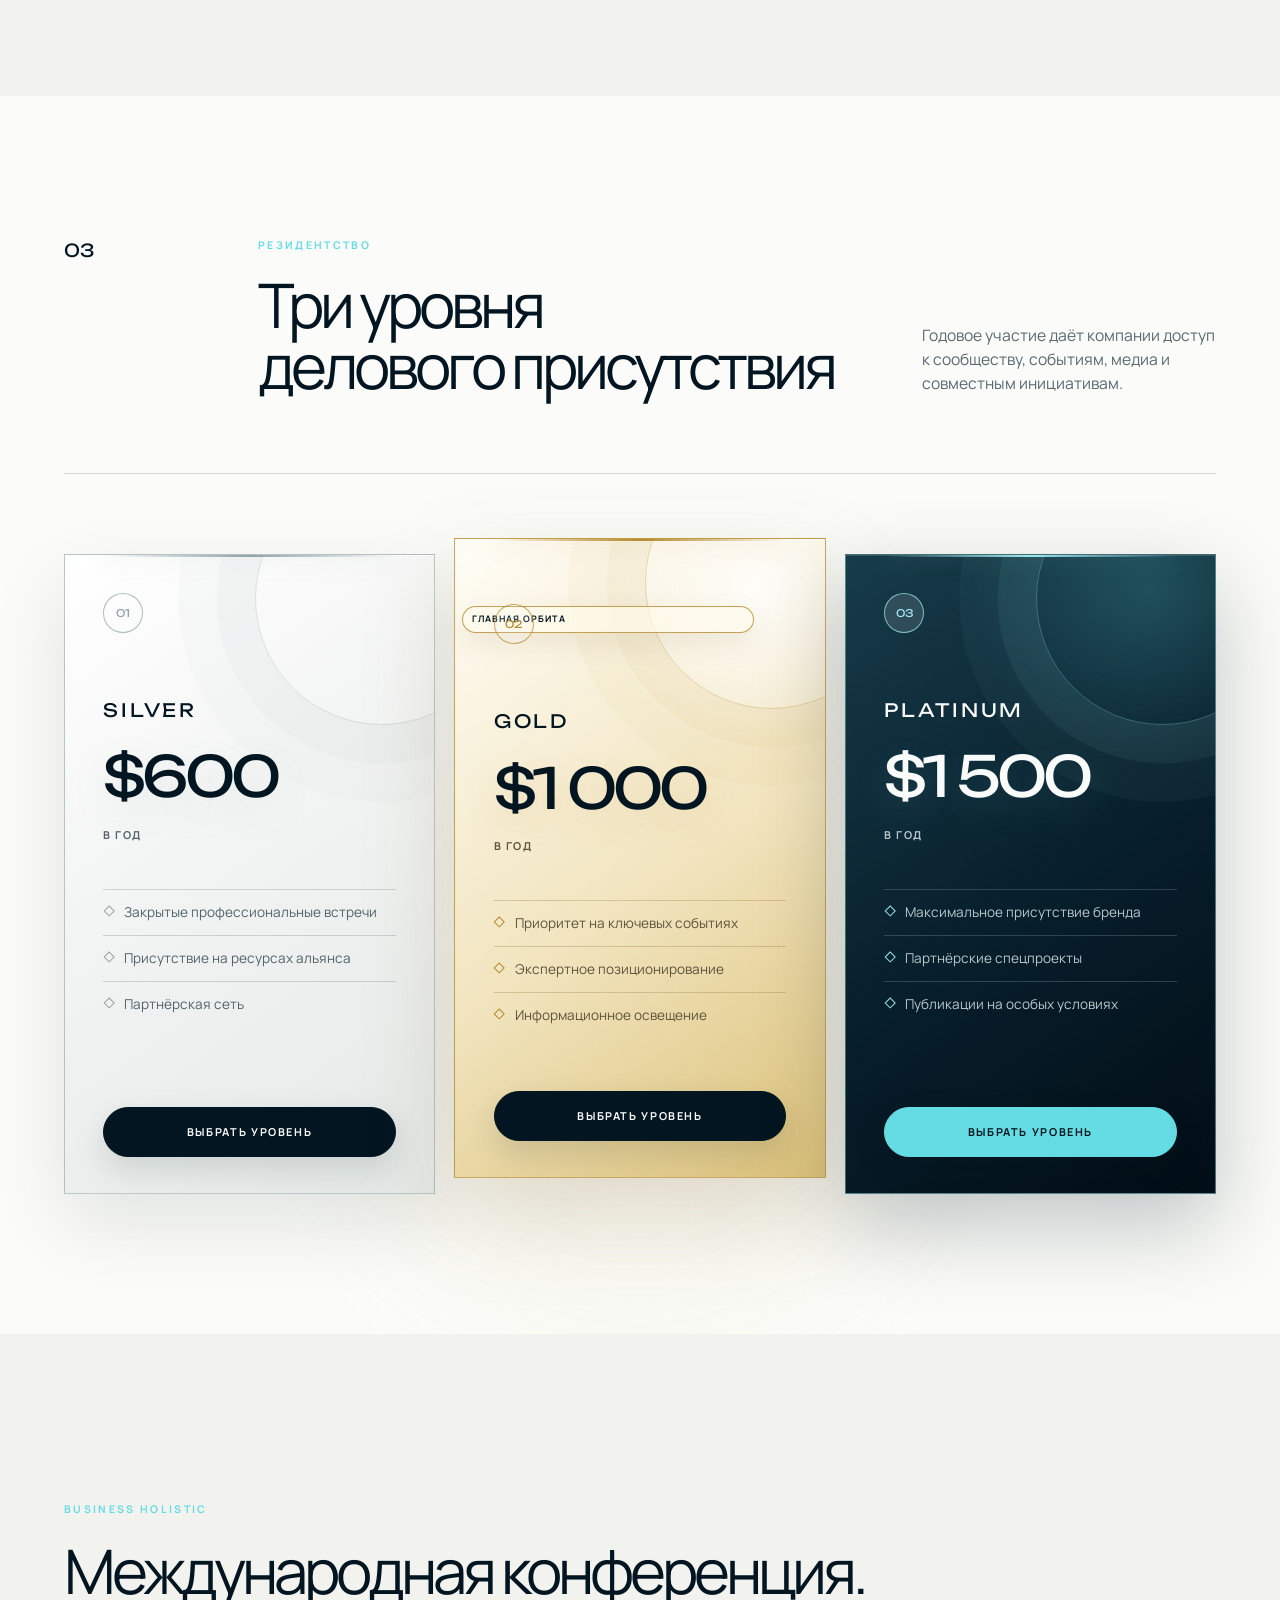
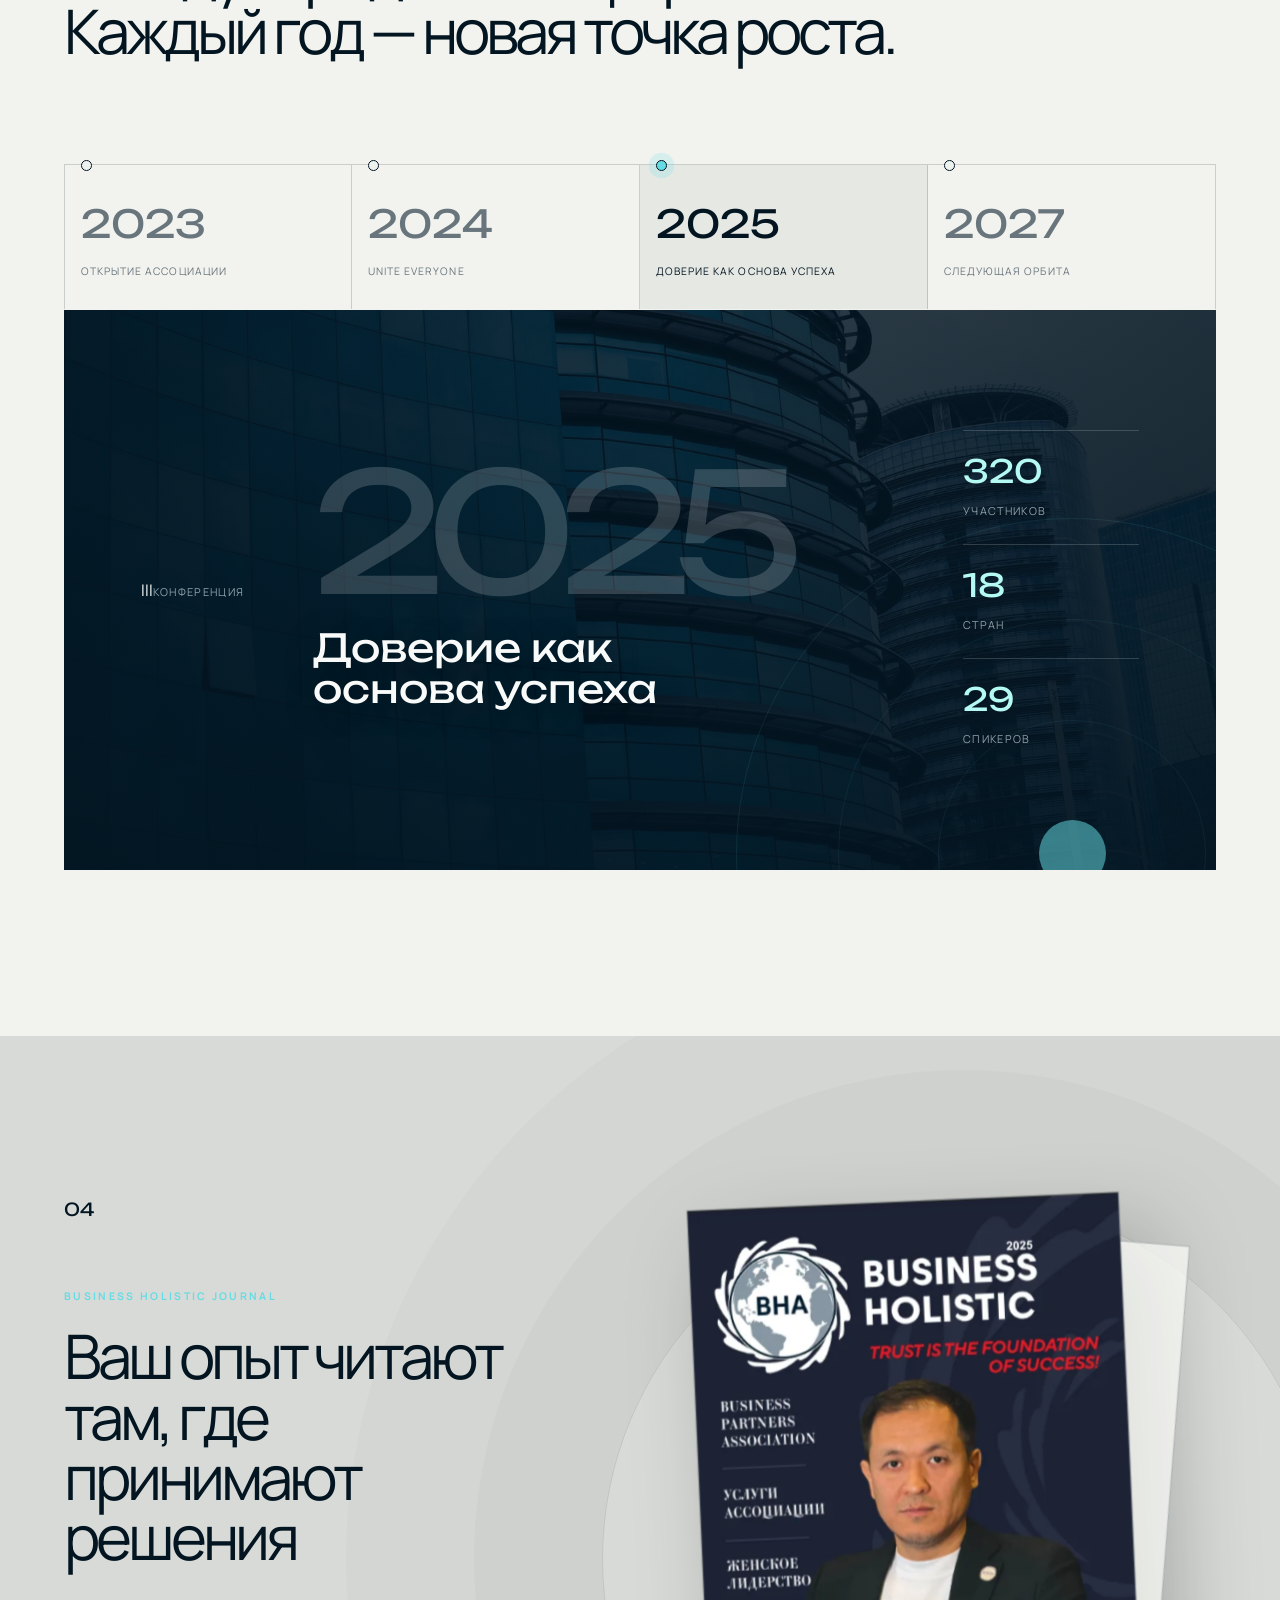
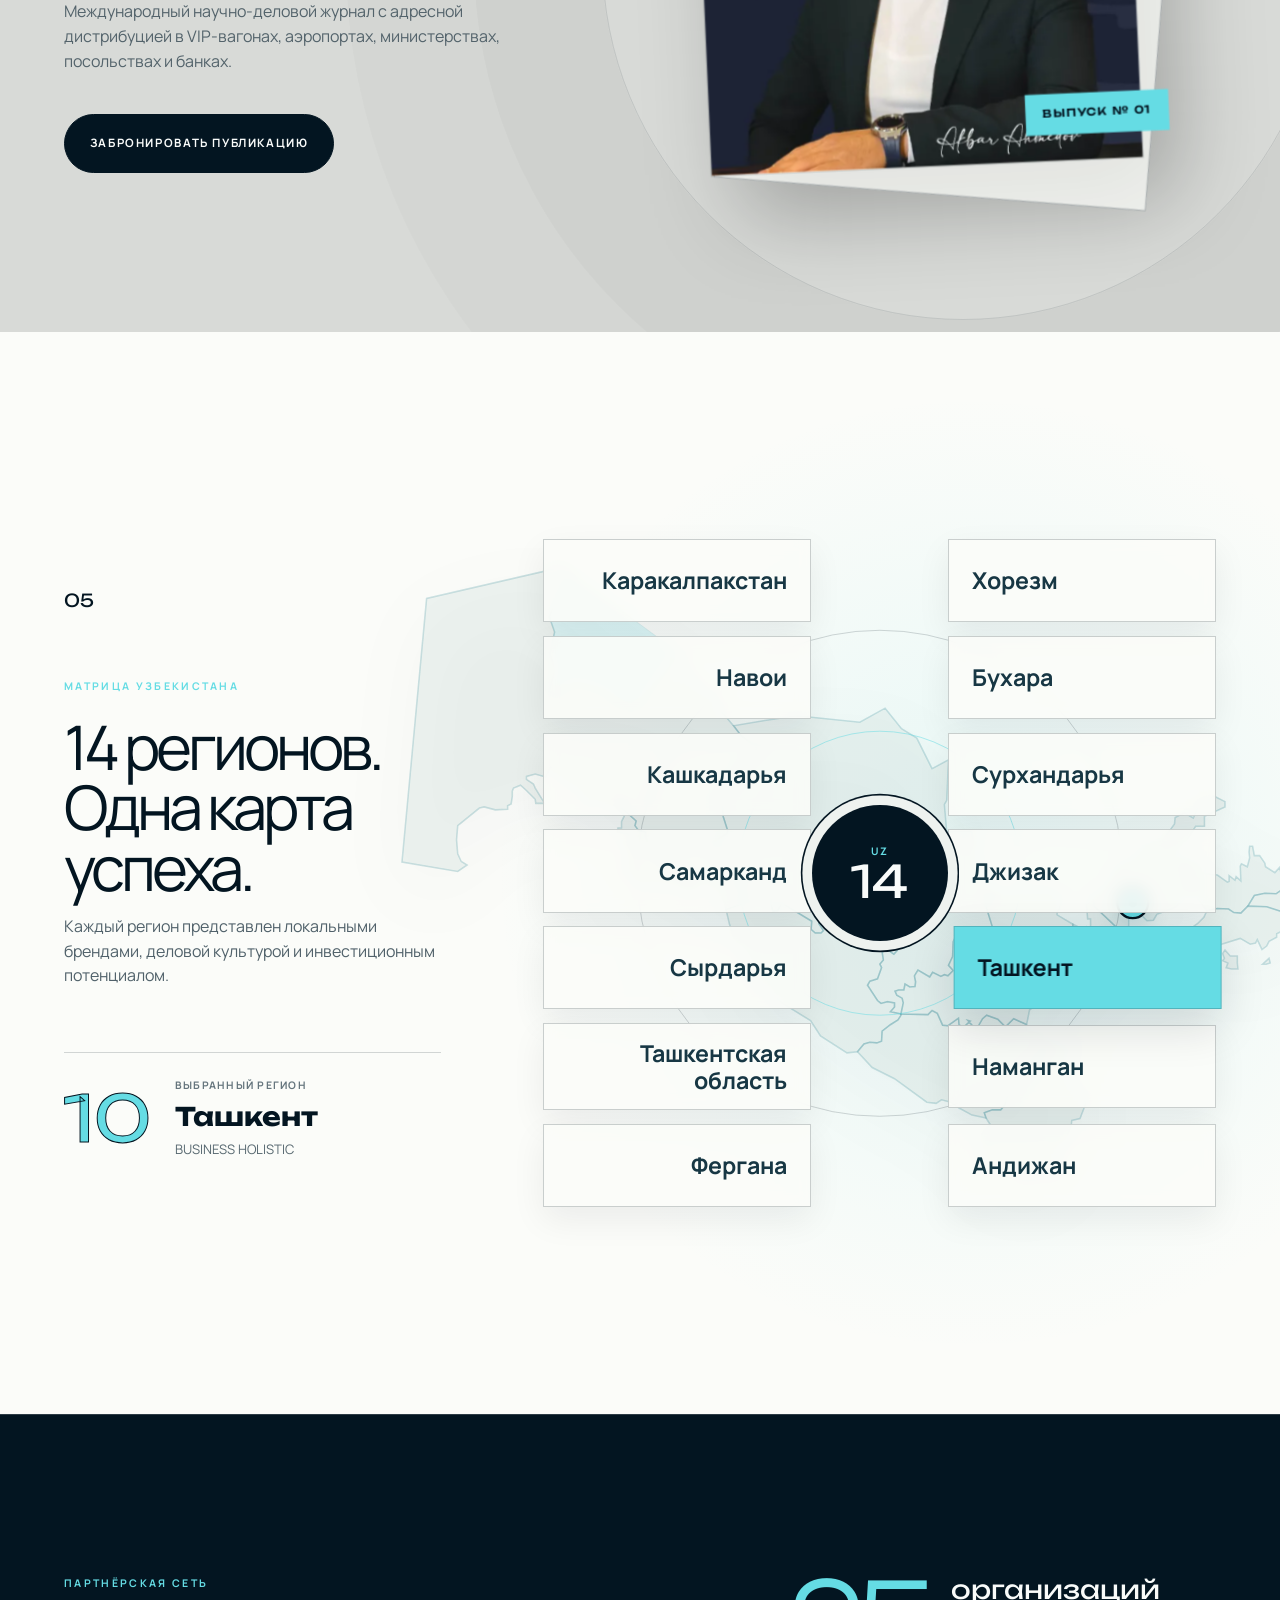
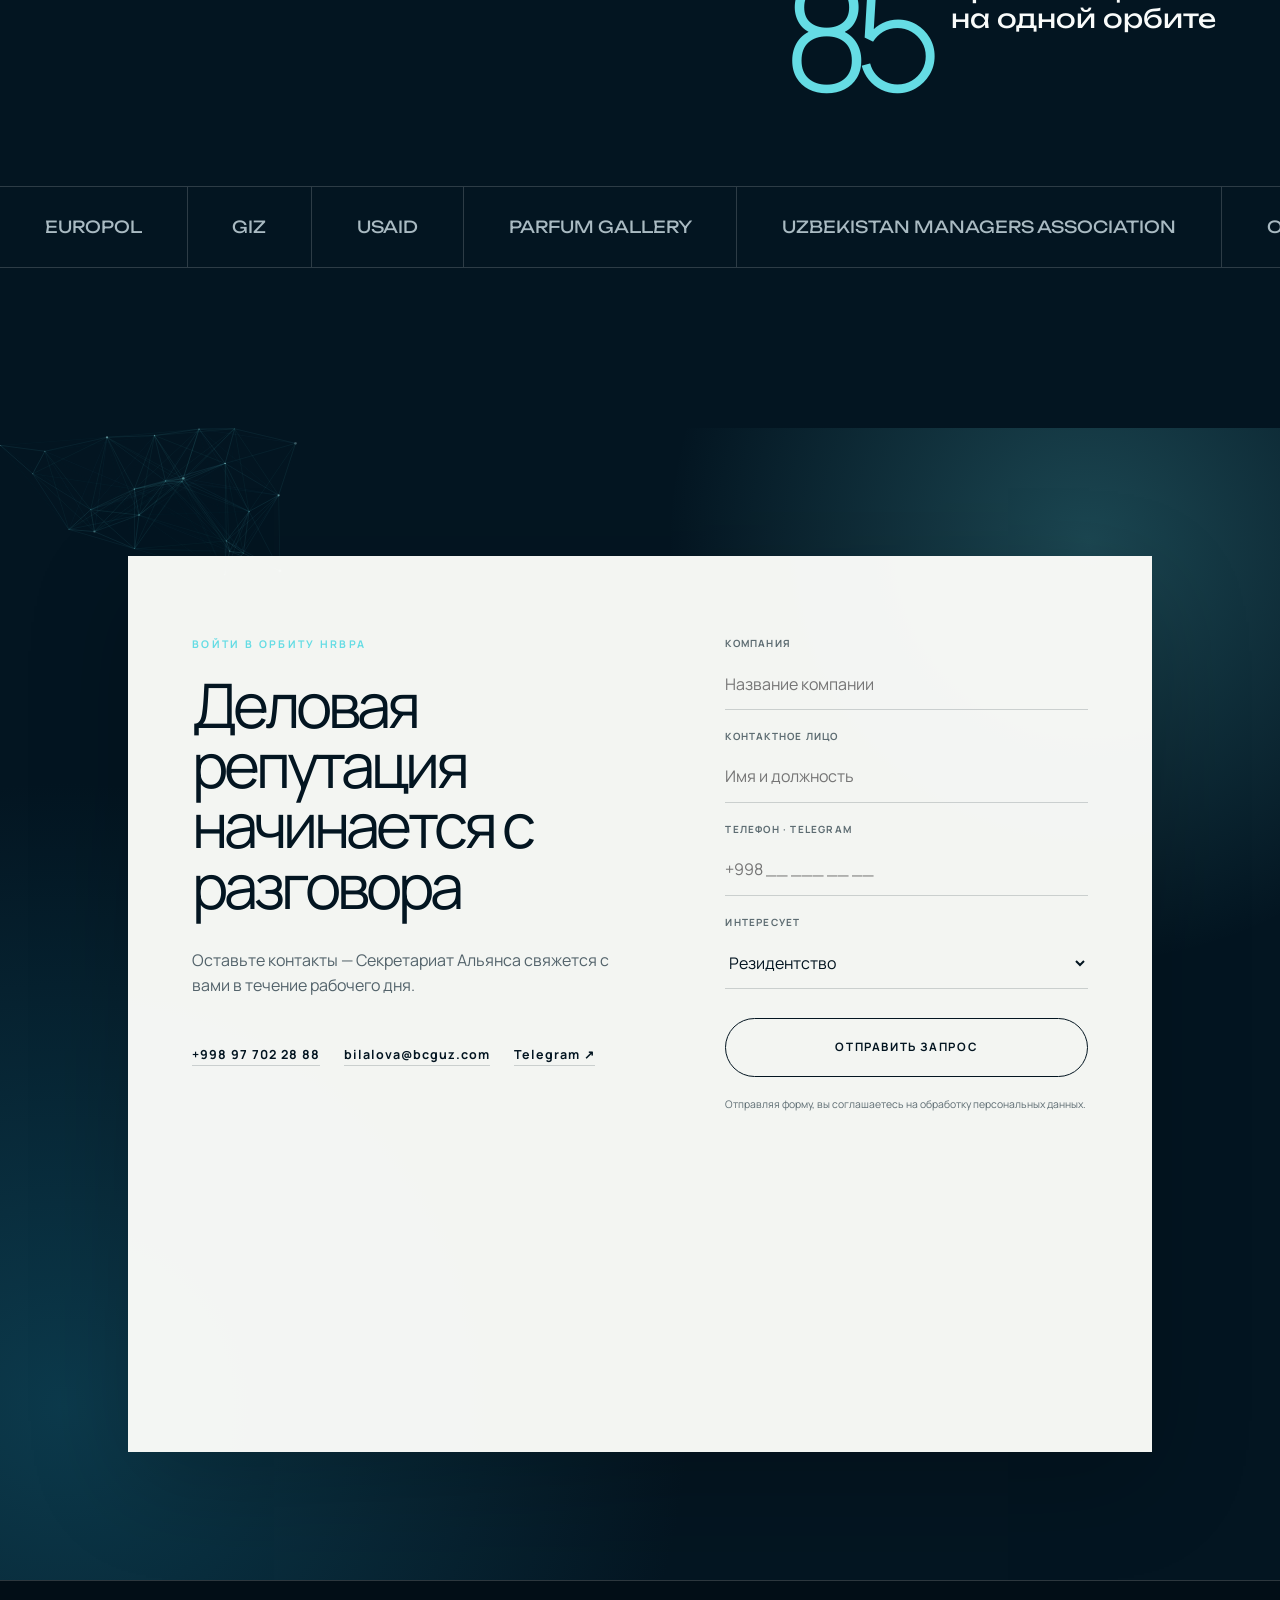
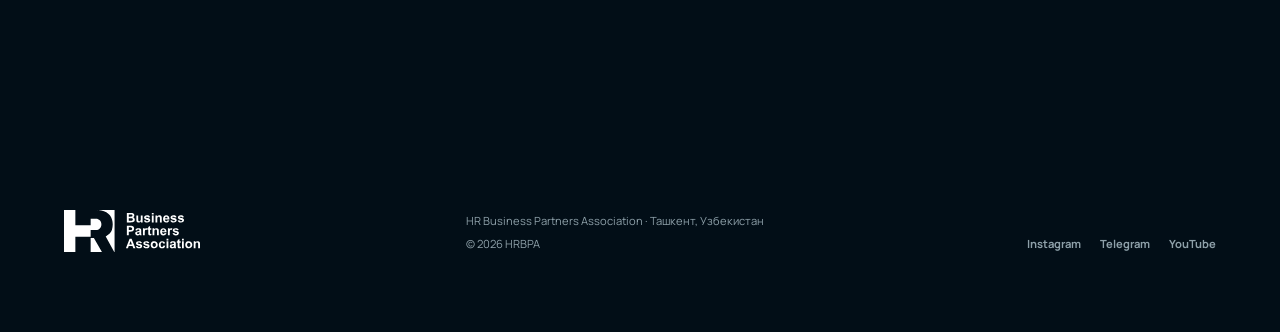
==== commit 5124b183: "Polish regional matrix and residency tiers" ====
--- a/index.html
+++ b/index.html
@@ -169,9 +169,9 @@
         </div>
 
         <div class="tier-grid">
-          <article class="tier-card reveal"><span>01</span><p>SILVER</p><h3>$600</h3><small data-i18n="perYear">в год</small><ul><li data-i18n="tier1a">Закрытые профессиональные встречи</li><li data-i18n="tier1b">Присутствие на ресурсах альянса</li><li data-i18n="tier1c">Партнёрская сеть</li></ul><button type="button" data-tier="Silver" data-i18n="choose">Выбрать уровень</button></article>
-          <article class="tier-card tier-card--featured reveal"><div class="tier-signal" data-i18n="popular">Главная орбита</div><span>02</span><p>GOLD</p><h3>$1 000</h3><small data-i18n="perYear">в год</small><ul><li data-i18n="tier2a">Приоритет на ключевых событиях</li><li data-i18n="tier2b">Экспертное позиционирование</li><li data-i18n="tier2c">Информационное освещение</li></ul><button type="button" data-tier="Gold" data-i18n="choose">Выбрать уровень</button></article>
-          <article class="tier-card reveal"><span>03</span><p>PLATINUM</p><h3>$1 500</h3><small data-i18n="perYear">в год</small><ul><li data-i18n="tier3a">Максимальное присутствие бренда</li><li data-i18n="tier3b">Партнёрские спецпроекты</li><li data-i18n="tier3c">Публикации на особых условиях</li></ul><button type="button" data-tier="Platinum" data-i18n="choose">Выбрать уровень</button></article>
+          <article class="tier-card tier-card--silver reveal"><span>01</span><p>SILVER</p><h3>$600</h3><small data-i18n="perYear">в год</small><ul><li data-i18n="tier1a">Закрытые профессиональные встречи</li><li data-i18n="tier1b">Присутствие на ресурсах альянса</li><li data-i18n="tier1c">Партнёрская сеть</li></ul><button type="button" data-tier="Silver" data-i18n="choose">Выбрать уровень</button></article>
+          <article class="tier-card tier-card--gold tier-card--featured reveal"><div class="tier-signal" data-i18n="popular">Главная орбита</div><span>02</span><p>GOLD</p><h3>$1 000</h3><small data-i18n="perYear">в год</small><ul><li data-i18n="tier2a">Приоритет на ключевых событиях</li><li data-i18n="tier2b">Экспертное позиционирование</li><li data-i18n="tier2c">Информационное освещение</li></ul><button type="button" data-tier="Gold" data-i18n="choose">Выбрать уровень</button></article>
+          <article class="tier-card tier-card--platinum reveal"><span>03</span><p>PLATINUM</p><h3>$1 500</h3><small data-i18n="perYear">в год</small><ul><li data-i18n="tier3a">Максимальное присутствие бренда</li><li data-i18n="tier3b">Партнёрские спецпроекты</li><li data-i18n="tier3c">Публикации на особых условиях</li></ul><button type="button" data-tier="Platinum" data-i18n="choose">Выбрать уровень</button></article>
         </div>
       </section>
 
@@ -210,11 +210,6 @@
             <img src="assets/journal-issue-01.webp" alt="Обложка выпуска № 01 журнала BUSINESS HOLISTIC" />
             <span data-i18n="issueOne">Выпуск № 01</span>
           </a>
-        </div>
-
-        <div class="distribution reveal">
-          <span data-i18n="distribution">Маршрут тиража</span>
-          <div><i></i><b data-i18n="dist1">Афросиёб</b><i></i><b data-i18n="dist2">Аэропорты</b><i></i><b data-i18n="dist3">Министерства</b><i></i><b data-i18n="dist4">Посольства</b><i></i><b data-i18n="dist5">Банки</b></div>
         </div>
       </section>
 
--- a/styles.css
+++ b/styles.css
@@ -1165,40 +1165,6 @@
   transform: translate(-118%, -46%) rotate(-21deg) translateZ(-4rem);
 }
 
-.distribution {
-  position: relative;
-  z-index: 3;
-  grid-column: 1 / -1;
-  padding-top: 2rem;
-  border-top: 1px solid var(--line-dark);
-}
-
-.distribution > span {
-  color: #80949d;
-  font-size: 0.65rem;
-  font-weight: 700;
-  letter-spacing: 0.16em;
-  text-transform: uppercase;
-}
-
-.distribution > div {
-  display: flex;
-  align-items: center;
-  margin-top: 1.2rem;
-}
-
-.distribution i {
-  flex: 1;
-  height: 1px;
-  background: linear-gradient(90deg, transparent, var(--cyan), transparent);
-}
-
-.distribution b {
-  padding: 0 0.9rem;
-  font-size: 0.7rem;
-  font-weight: 600;
-}
-
 .matrix {
   display: grid;
   grid-template-columns: minmax(18rem, 0.7fr) minmax(28rem, 1.25fr);
@@ -1957,14 +1923,6 @@
     transform: translate(-88%, -47%) rotate(-13deg) translateZ(-4rem);
   }
 
-  .distribution {
-    overflow-x: auto;
-  }
-
-  .distribution > div {
-    min-width: 42rem;
-  }
-
   .region-orbit {
     display: grid;
     grid-template-columns: 1fr;
@@ -3081,7 +3039,7 @@
 
 .residency {
   color: var(--ink);
-  background: var(--editorial-white);
+  background: radial-gradient(circle at 50% 76%, rgba(199, 168, 90, 0.1), transparent 36%), var(--editorial-white);
 }
 
 .residency .section-head {
@@ -3093,60 +3051,175 @@
 }
 
 .tier-grid {
-  gap: 1rem;
+  gap: clamp(1rem, 1.5vw, 1.5rem);
+  align-items: stretch;
+  margin-top: 5rem;
+  background: transparent;
+}
+
+.tier-card {
+  --tier-accent: #91a2a8;
+  --tier-accent-rgb: 145, 162, 168;
+  --tier-text: var(--ink);
+  --tier-muted: #53636b;
+  --tier-line: rgba(76, 94, 101, 0.23);
+  --tier-button-bg: var(--ink);
+  --tier-button-text: var(--white);
+  --tier-bg: linear-gradient(145deg, #ffffff 0%, #eef1ef 58%, #e4e9e7 100%);
+  isolation: isolate;
+  min-height: 40rem;
+  overflow: hidden;
+  border: 1px solid rgba(var(--tier-accent-rgb), 0.58);
+  color: var(--tier-text);
+  background: var(--tier-bg);
+  box-shadow: 0 1.8rem 4.5rem rgba(3, 21, 33, 0.1), inset 0 1px 0 rgba(255, 255, 255, 0.85);
+  transition: transform 0.45s var(--ease), box-shadow 0.45s var(--ease), border-color 0.45s ease;
+}
+
+.tier-card::before {
+  position: absolute;
+  z-index: 0;
+  top: 0;
+  right: 10%;
+  left: 10%;
+  height: 2px;
+  content: "";
+  background: linear-gradient(90deg, transparent, var(--tier-accent), transparent);
+  box-shadow: 0 0 1.4rem rgba(var(--tier-accent-rgb), 0.45);
+}
+
+.tier-card::after {
+  position: absolute;
+  z-index: 0;
+  top: -13%;
+  right: -20%;
+  width: 68%;
+  aspect-ratio: 1;
+  border: 1px solid rgba(var(--tier-accent-rgb), 0.3);
+  border-radius: 50%;
+  content: "";
+  box-shadow: 0 0 0 2.4rem rgba(var(--tier-accent-rgb), 0.055), 0 0 0 4.8rem rgba(var(--tier-accent-rgb), 0.035);
+}
+
+.tier-card > * {
+  position: relative;
+  z-index: 1;
+}
+
+.tier-card:hover {
+  z-index: 2;
+  border-color: rgba(var(--tier-accent-rgb), 0.95);
+  background: var(--tier-bg);
+  box-shadow: 0 2.8rem 6rem rgba(3, 21, 33, 0.17), inset 0 1px 0 rgba(255, 255, 255, 0.9);
+  transform: translateY(-0.9rem) scale(1.012);
+}
+
+.tier-card--gold {
+  --tier-accent: #b58a2d;
+  --tier-accent-rgb: 181, 138, 45;
+  --tier-muted: #5d543d;
+  --tier-line: rgba(122, 93, 31, 0.25);
+  --tier-bg: radial-gradient(circle at 82% 8%, rgba(255, 255, 255, 0.84), transparent 25%), linear-gradient(145deg, #fffdf7 0%, #f1e4be 54%, #dbc179 100%);
+  margin-top: -1rem;
+  margin-bottom: 1rem;
+  border-color: rgba(181, 138, 45, 0.72);
+  box-shadow: 0 2.2rem 5.5rem rgba(105, 78, 20, 0.18), inset 0 1px 0 rgba(255, 255, 255, 0.92);
+}
+
+.tier-card--platinum {
+  --tier-accent: #9ce8ed;
+  --tier-accent-rgb: 156, 232, 237;
+  --tier-text: #f8fbfa;
+  --tier-muted: #b8c8cd;
+  --tier-line: rgba(184, 215, 220, 0.22);
+  --tier-button-bg: var(--cyan);
+  --tier-button-text: var(--ink);
+  --tier-bg: radial-gradient(circle at 82% 5%, rgba(101, 220, 228, 0.2), transparent 26%), linear-gradient(145deg, #173b49 0%, #071e2b 55%, #020d15 100%);
+  border-color: rgba(156, 232, 237, 0.42);
+  box-shadow: 0 2rem 5rem rgba(3, 21, 33, 0.24), inset 0 1px 0 rgba(255, 255, 255, 0.13);
+}
+
+.tier-card > span {
+  display: inline-grid;
+  place-content: center;
+  width: 2.5rem;
+  aspect-ratio: 1;
+  border: 1px solid rgba(var(--tier-accent-rgb), 0.72);
+  border-radius: 50%;
+  color: var(--tier-accent);
+  background: rgba(255, 255, 255, 0.12);
+  font-size: 0.66rem;
+}
+
+.tier-card > p {
   margin-top: 4rem;
-  background: transparent;
-}
-
-.tier-card,
-.tier-card:hover {
-  color: var(--ink);
-  background: var(--editorial-white);
-  border: 1px solid var(--line-light);
-}
-
-.tier-card:hover {
-  background: #edf0ed;
-}
-
-.tier-card--featured,
-.tier-card--featured:hover {
-  color: var(--ink);
-  border-color: var(--ink);
+  color: currentColor;
+  font-size: 1.15rem;
+  letter-spacing: 0.15em;
+}
+
+.tier-card h3 {
+  color: currentColor;
+  text-shadow: 0 0.8rem 2.4rem rgba(var(--tier-accent-rgb), 0.14);
+}
+
+.tier-card small {
+  color: var(--tier-muted);
+  font-size: 0.68rem;
+  font-weight: 700;
+  letter-spacing: 0.14em;
+  text-transform: uppercase;
+}
+
+.tier-card ul {
+  margin-top: 2.7rem;
+}
+
+.tier-card li {
+  position: relative;
+  padding-left: 1.3rem;
+  border-color: var(--tier-line);
+  color: var(--tier-muted);
+}
+
+.tier-card li::before {
+  position: absolute;
+  top: 1.05rem;
+  left: 0.1rem;
+  width: 0.4rem;
+  height: 0.4rem;
+  border: 1px solid var(--tier-accent);
+  content: "";
+  transform: rotate(45deg);
+}
+
+.tier-card button {
+  border-color: var(--tier-button-bg);
+  border-radius: 999px;
+  color: var(--tier-button-text);
+  background: var(--tier-button-bg);
+  box-shadow: 0 0.8rem 2rem rgba(3, 21, 33, 0.13);
+  transition: color 0.25s ease, background 0.25s ease, transform 0.25s ease, box-shadow 0.25s ease;
+}
+
+.tier-card button:hover {
+  color: var(--ink);
   background: var(--cyan);
-}
-
-.tier-card > span,
-.tier-card--featured > span {
-  color: #197989;
-}
-
-.tier-card small,
-.tier-card li,
-.tier-card--featured small,
-.tier-card--featured li {
-  color: #53636b;
-}
-
-.tier-card li,
-.tier-card--featured li {
-  border-color: var(--line-light);
-}
-
-.tier-card button {
-  border-color: var(--ink);
-  color: var(--ink);
+  box-shadow: 0 1rem 2.5rem rgba(3, 21, 33, 0.2);
+  transform: translateY(-0.16rem);
+}
+
+.tier-card--platinum button:hover {
+  color: var(--ink);
+  background: var(--white);
+}
+
+.tier-signal {
+  border-color: rgba(181, 138, 45, 0.8);
   border-radius: 999px;
-}
-
-.tier-card button:hover {
-  color: var(--white);
-  background: var(--ink);
-}
-
-.tier-card--featured button {
-  color: var(--white);
-  background: var(--ink);
+  color: var(--ink);
+  background: rgba(255, 251, 235, 0.64);
+  box-shadow: 0 0.6rem 1.6rem rgba(105, 78, 20, 0.1);
 }
 
 .conference {
@@ -3164,7 +3237,7 @@
 }
 
 .journal {
-  min-height: 68rem;
+  min-height: 56rem;
   color: var(--ink);
   background: var(--editorial-grey);
 }
@@ -3255,14 +3328,6 @@
   box-shadow: 2.2rem 3rem 6rem rgba(0, 0, 0, 0.34);
 }
 
-.distribution {
-  border-color: var(--line-light);
-}
-
-.distribution > span {
-  color: #596970;
-}
-
 .matrix {
   position: relative;
   isolation: isolate;
@@ -3346,12 +3411,31 @@
 }
 
 .region-orbit {
+  min-height: 50rem;
   pointer-events: none;
 }
 
 .region-orbit button,
 .region-core {
   pointer-events: auto;
+}
+
+.region-orbit button {
+  min-height: 5.2rem;
+  padding: 1rem 1.4rem;
+  border-color: rgba(3, 21, 33, 0.2);
+  color: #173744;
+  background: rgba(251, 252, 249, 0.9);
+  box-shadow: 0 0.8rem 2.2rem rgba(3, 21, 33, 0.065);
+  backdrop-filter: blur(7px);
+  font-size: clamp(1.45rem, 1.4vw, 1.65rem);
+  font-weight: 700;
+  line-height: 1.15;
+}
+
+.region-orbit button:hover,
+.region-orbit button.is-active {
+  box-shadow: 0 1.1rem 2.8rem rgba(3, 21, 33, 0.14);
 }
 
 .partners {
@@ -3495,6 +3579,15 @@
     grid-template-columns: repeat(3, minmax(0, 1fr));
   }
 
+  .journal {
+    min-height: auto;
+  }
+
+  .tier-card--gold {
+    margin-top: 0;
+    margin-bottom: 0;
+  }
+
   .contact {
     grid-template-columns: 1fr;
     gap: 4rem;
@@ -3617,6 +3710,15 @@
 
   .matrix-map [data-region-index] {
     transition: none;
+  }
+
+  .tier-card,
+  .tier-card button {
+    transition: none;
+  }
+
+  .tier-card:hover {
+    transform: none;
   }
 }
 
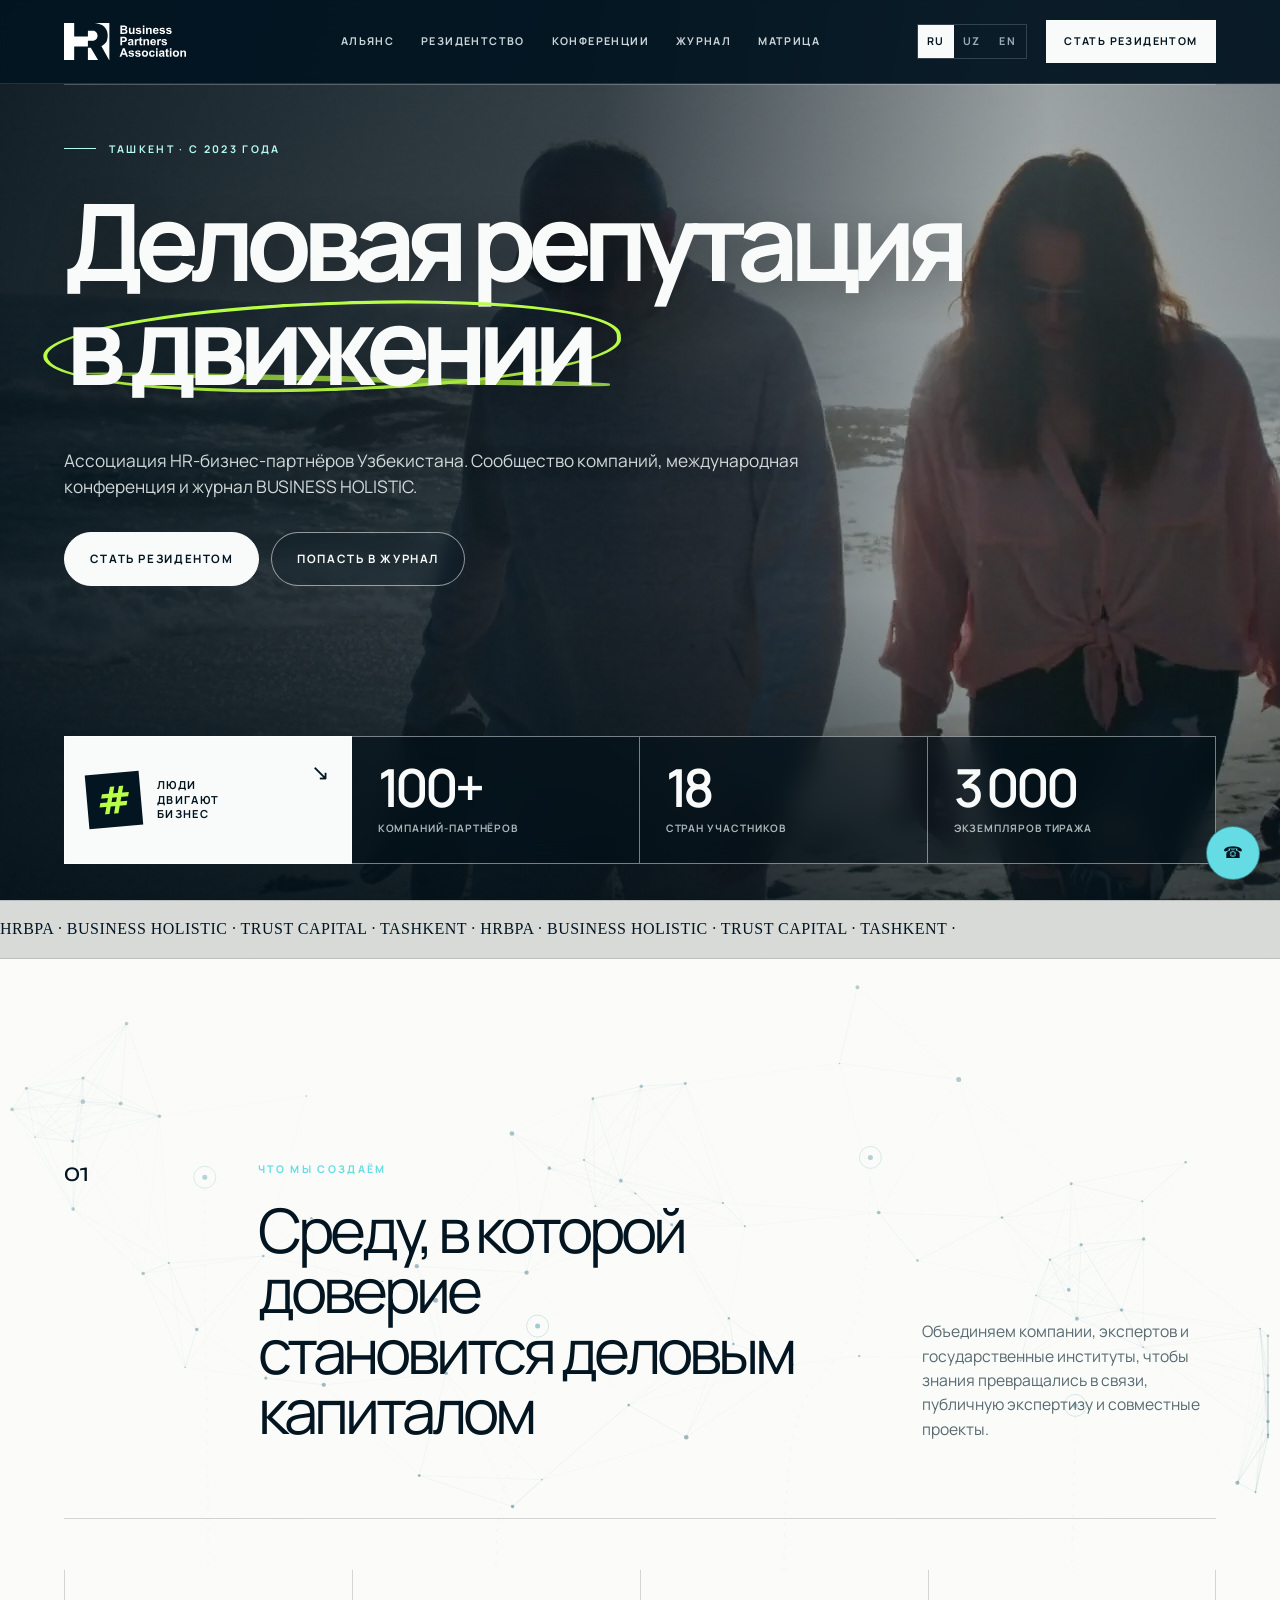
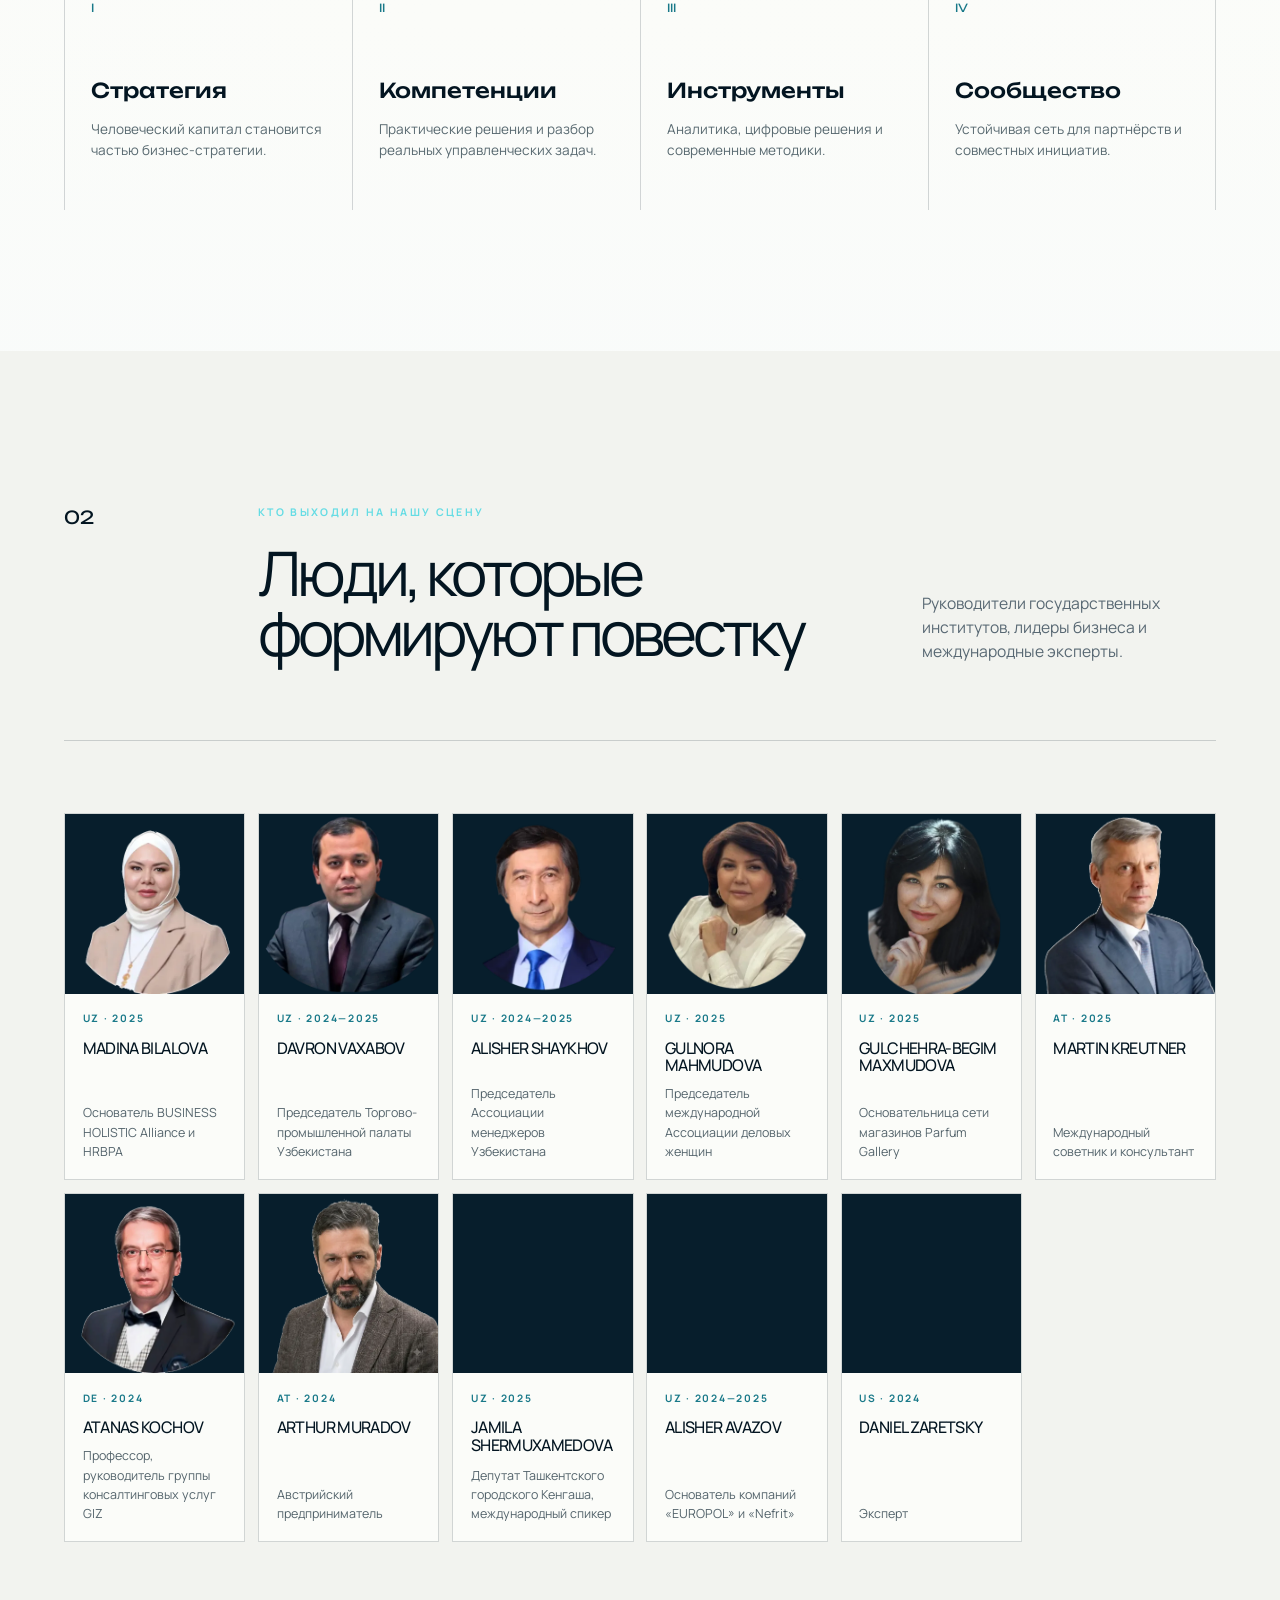
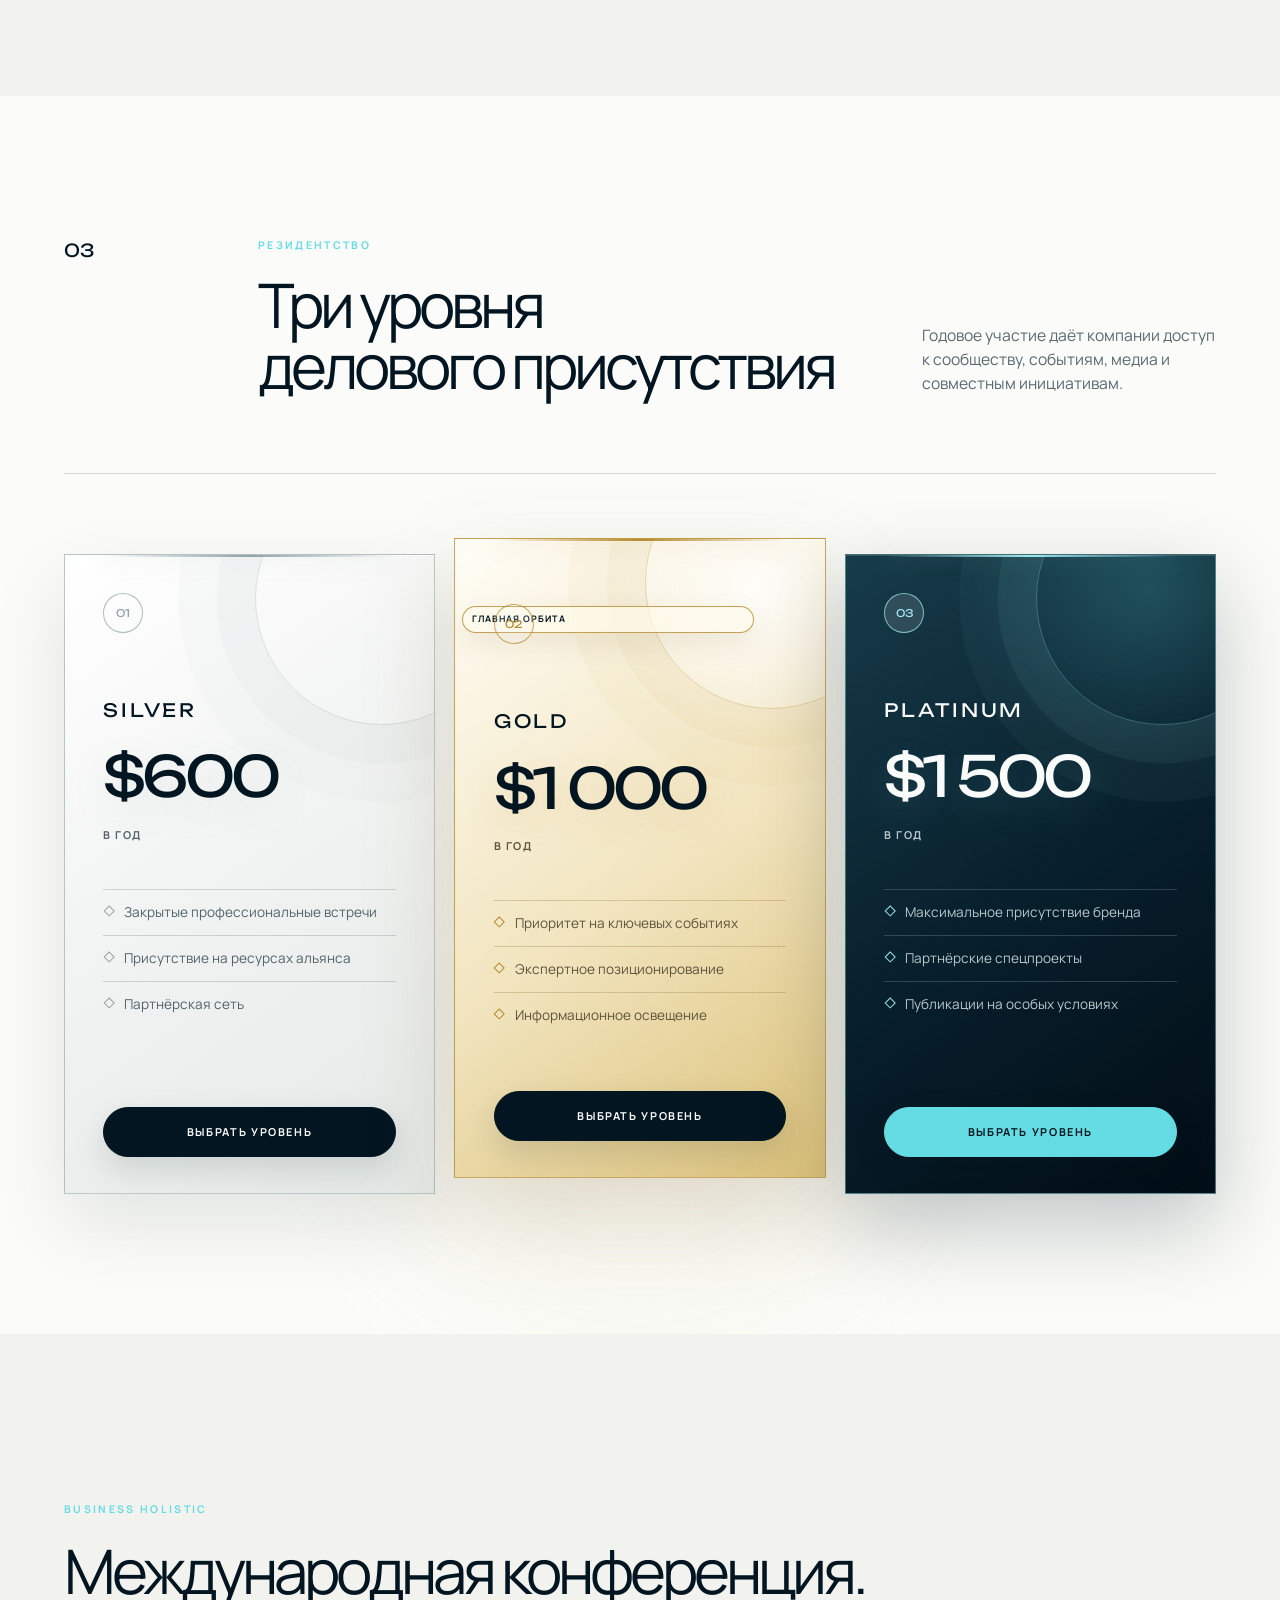
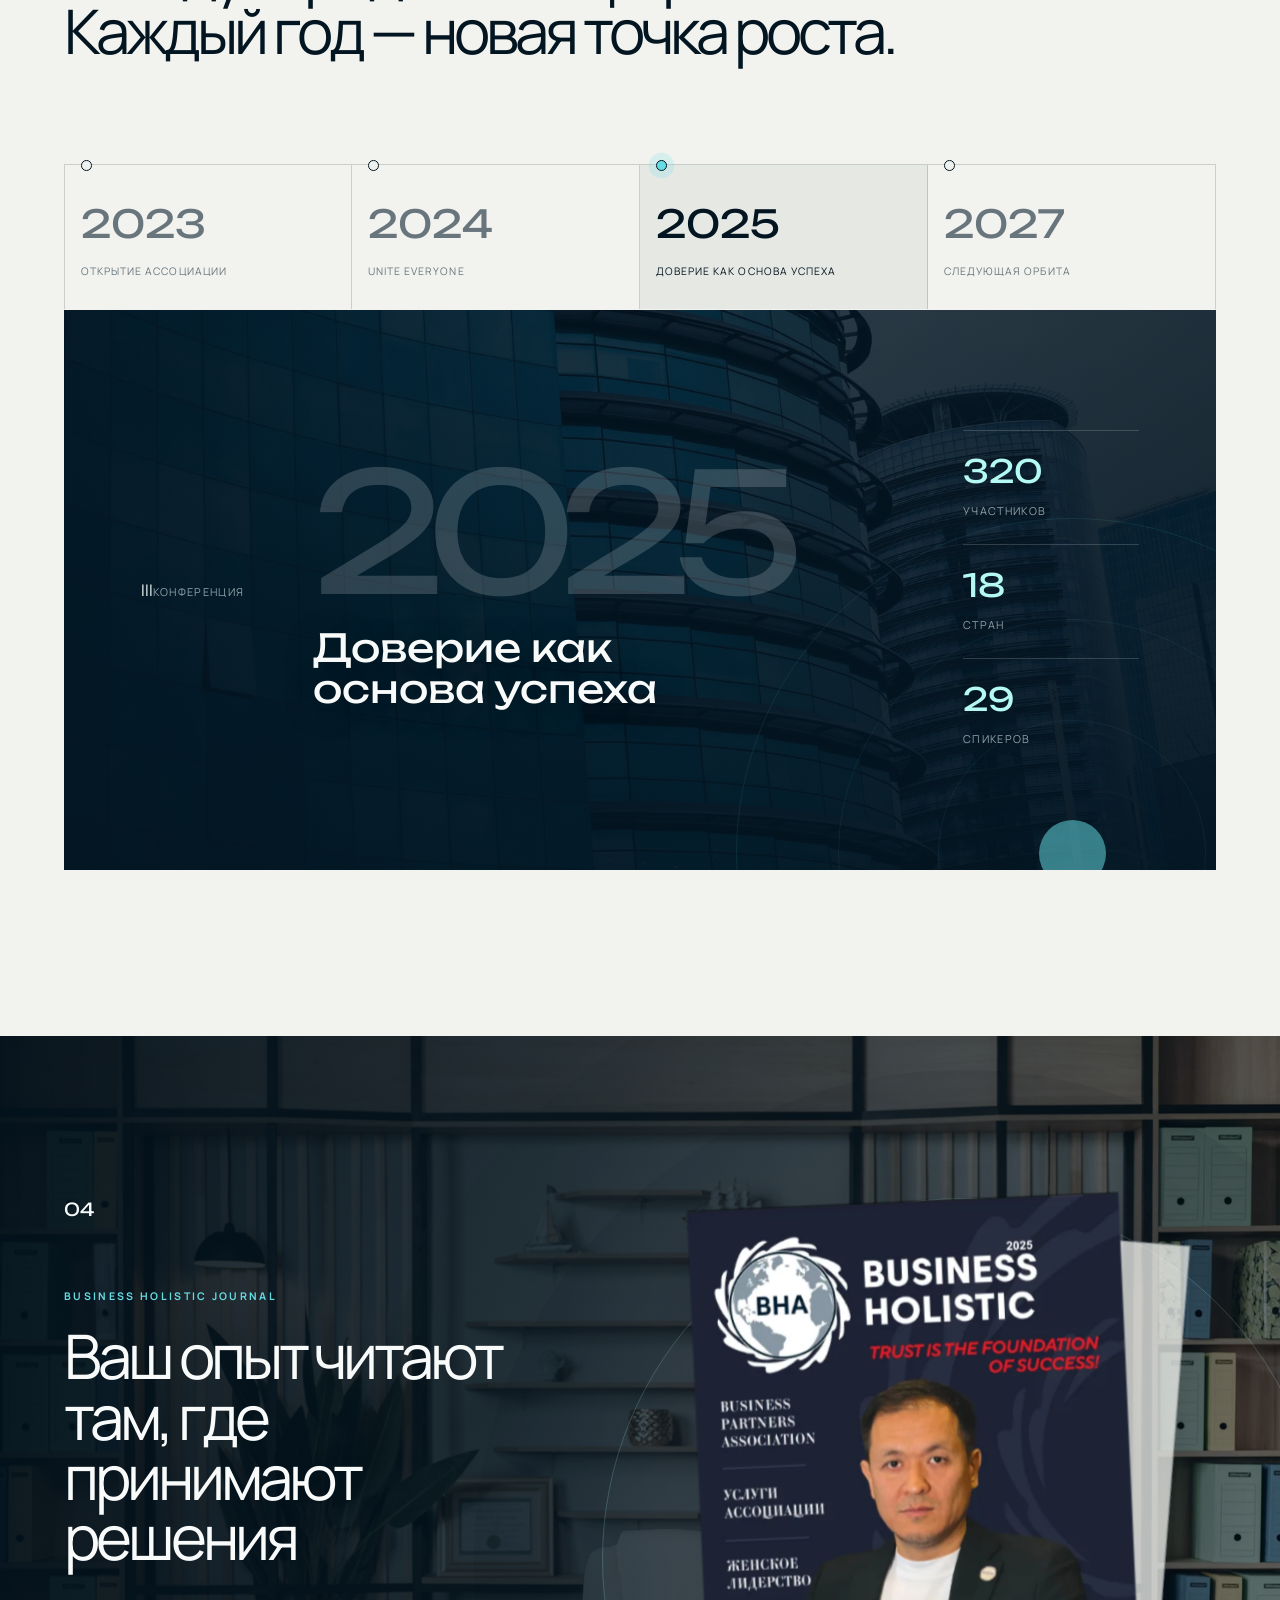
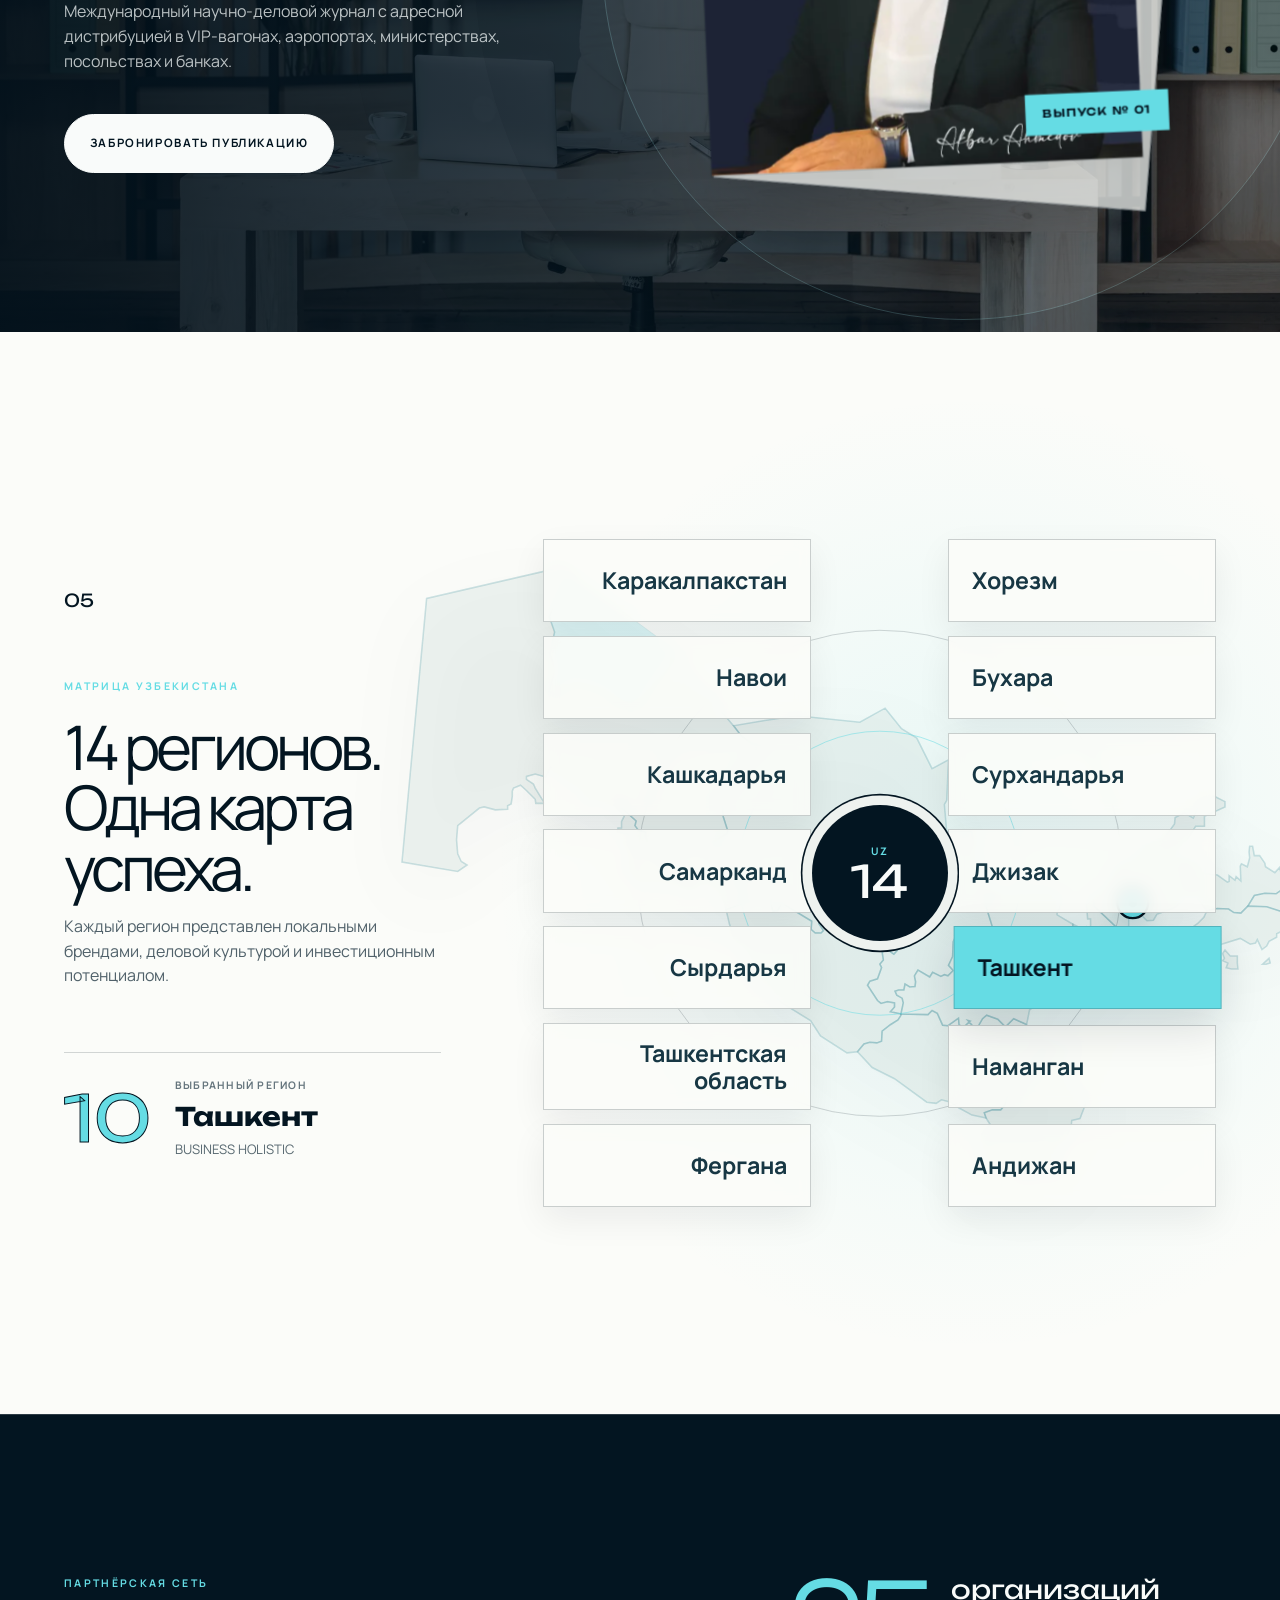
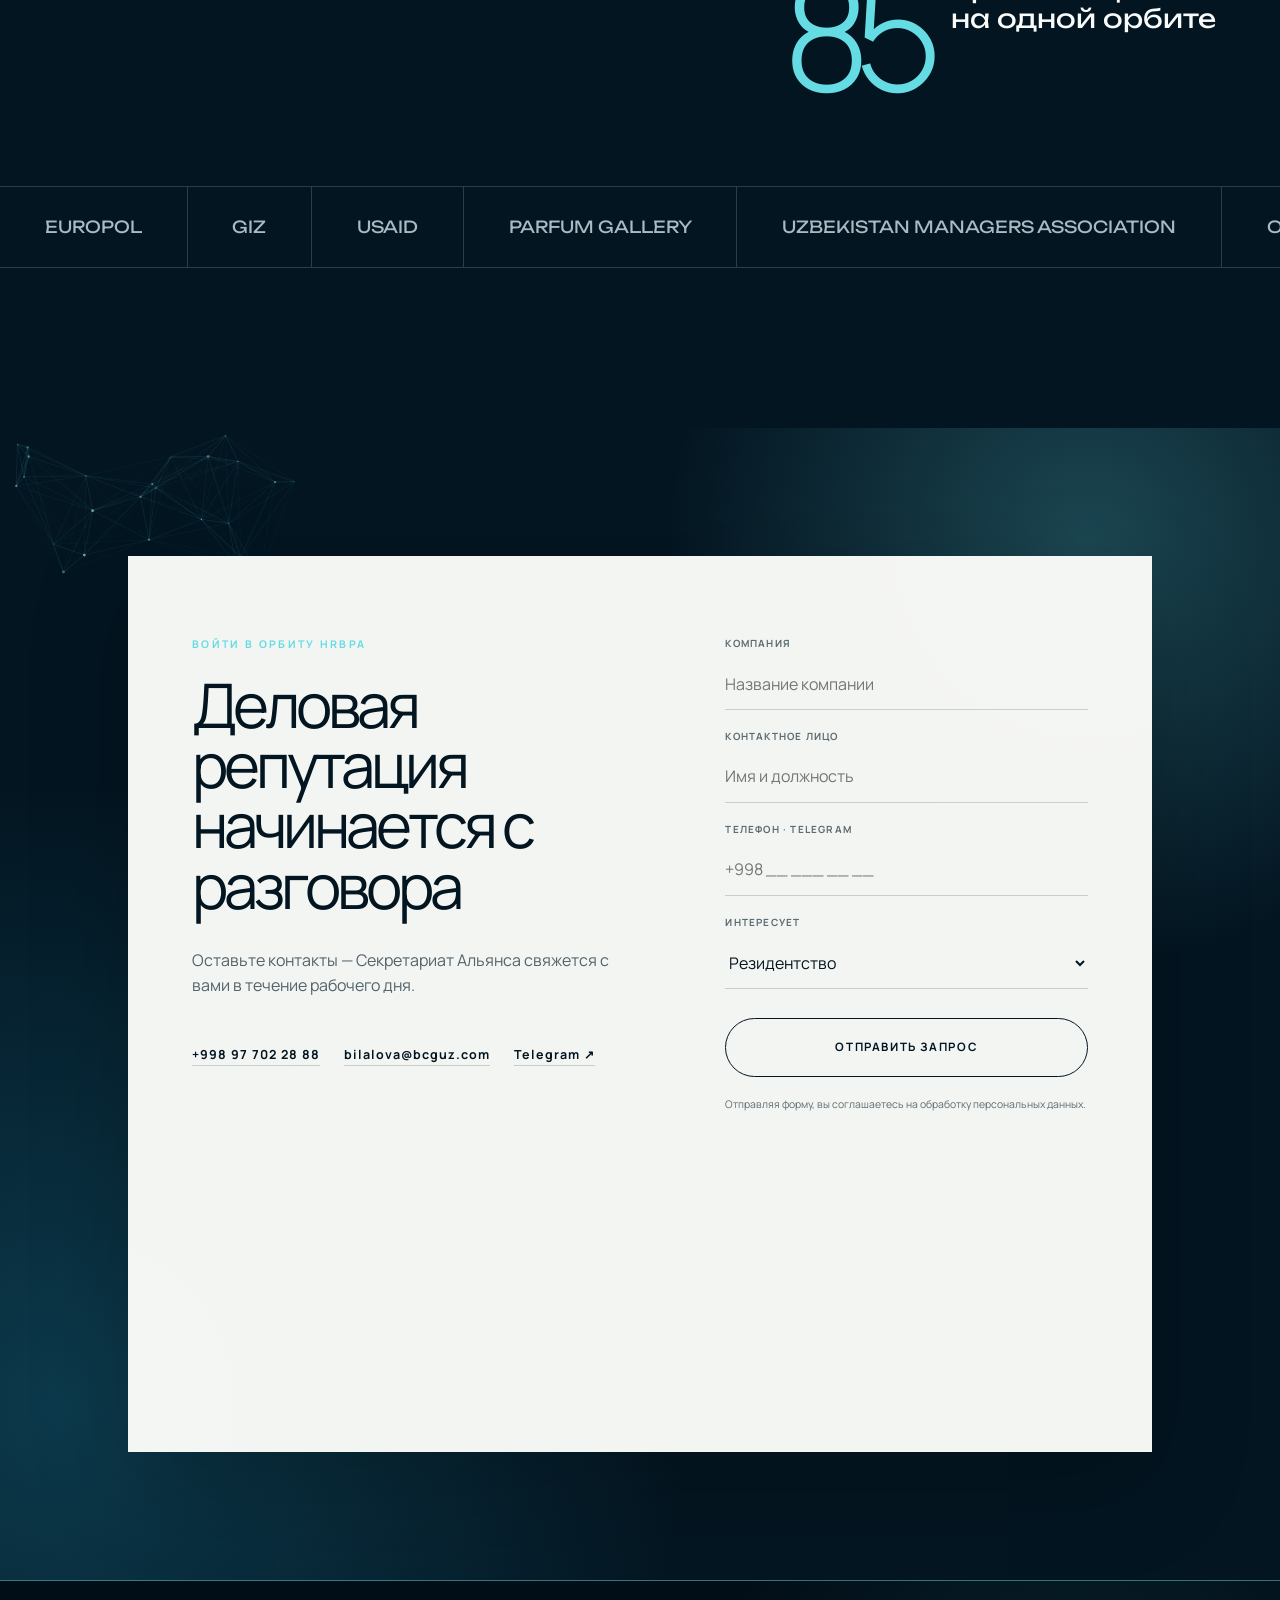
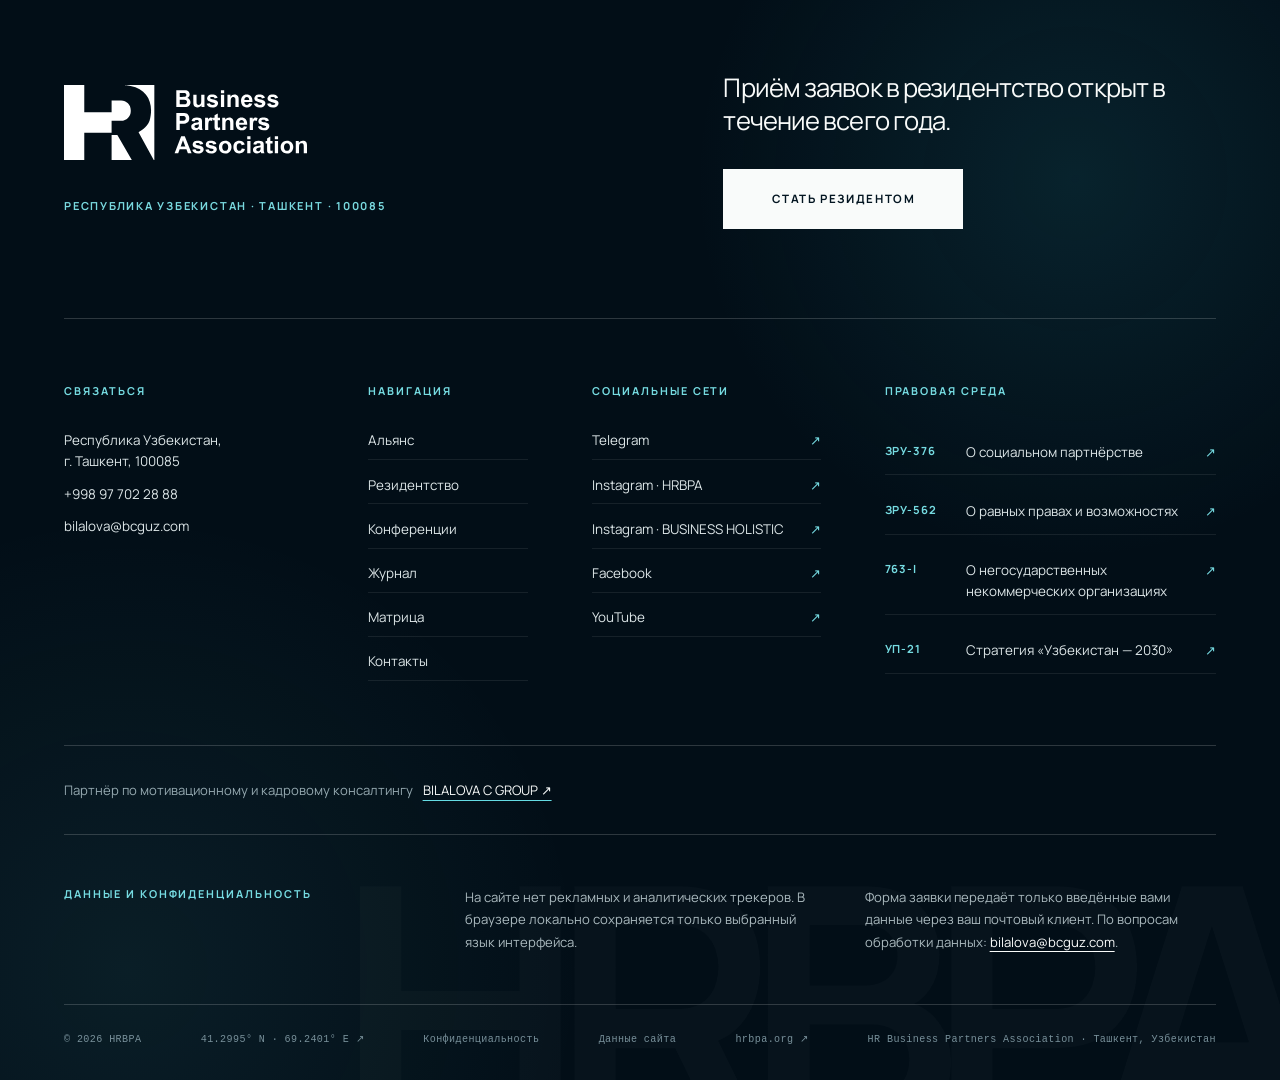
==== commit 789cc4a9: "Build comprehensive multilingual footer" ====
--- a/index.html
+++ b/index.html
@@ -269,10 +269,77 @@
       </section>
     </main>
 
-    <footer>
-      <img src="assets/logo-hrbpa-white.svg" alt="HRBPA" width="150" height="55" />
-      <div><p data-i18n="footerText">HR Business Partners Association · Ташкент, Узбекистан</p><span>© 2026 HRBPA</span></div>
-      <div><a href="https://www.instagram.com/hrbpa.uz/" target="_blank" rel="noreferrer">Instagram</a><a href="https://t.me/hrbpauz" target="_blank" rel="noreferrer">Telegram</a><a href="https://www.youtube.com/@business.holistic" target="_blank" rel="noreferrer">YouTube</a></div>
+    <footer class="site-footer">
+      <div class="footer-hero">
+        <div class="footer-brand">
+          <img src="assets/logo-hrbpa-white.svg" alt="HR Business Partners Association" width="280" height="102" />
+          <p data-i18n="footerAddressShort">Республика Узбекистан · Ташкент · 100085</p>
+        </div>
+        <div class="footer-cta">
+          <p data-i18n="footerJoinText">Приём заявок в резидентство открыт в течение всего года.</p>
+          <a class="button magnetic" href="#contact" data-i18n="joinShort">Стать резидентом</a>
+        </div>
+      </div>
+
+      <div class="footer-main">
+        <section class="footer-column footer-contact">
+          <h2 data-i18n="footerContactTitle">Связаться</h2>
+          <address>
+            <span data-i18n="footerAddress">Республика Узбекистан,<br />г. Ташкент, 100085</span>
+            <a href="tel:+998977022888">+998 97 702 28 88</a>
+            <a href="mailto:bilalova@bcguz.com">bilalova@bcguz.com</a>
+          </address>
+        </section>
+
+        <nav class="footer-column footer-navigation" aria-label="Навигация по сайту">
+          <h2 data-i18n="footerNavigationTitle">Навигация</h2>
+          <a href="#alliance" data-i18n="navAlliance">Альянс</a>
+          <a href="#residency" data-i18n="navResidency">Резидентство</a>
+          <a href="#conference" data-i18n="navConference">Конференции</a>
+          <a href="#journal" data-i18n="navJournal">Журнал</a>
+          <a href="#matrix" data-i18n="navMatrix">Матрица</a>
+          <a href="#contact" data-i18n="footerContactLink">Контакты</a>
+        </nav>
+
+        <section class="footer-column footer-social">
+          <h2 data-i18n="footerSocialTitle">Социальные сети</h2>
+          <a href="https://t.me/hrbpauz" target="_blank" rel="noreferrer">Telegram <span>↗</span></a>
+          <a href="https://www.instagram.com/hrbpa.uz/" target="_blank" rel="noreferrer">Instagram · HRBPA <span>↗</span></a>
+          <a href="https://www.instagram.com/business.holistic/" target="_blank" rel="noreferrer">Instagram · BUSINESS HOLISTIC <span>↗</span></a>
+          <a href="https://www.facebook.com/hrbpa.uz/" target="_blank" rel="noreferrer">Facebook <span>↗</span></a>
+          <a href="https://www.youtube.com/@business.holistic" target="_blank" rel="noreferrer">YouTube <span>↗</span></a>
+        </section>
+
+        <section class="footer-column footer-legal">
+          <h2 data-i18n="footerLegalTitle">Правовая среда</h2>
+          <a href="https://lex.uz/docs/2468216" target="_blank" rel="noreferrer"><b>ЗРУ-376</b><span data-i18n="footerLawSocial">О социальном партнёрстве</span><i>↗</i></a>
+          <a href="https://lex.uz/docs/4494873" target="_blank" rel="noreferrer"><b>ЗРУ-562</b><span data-i18n="footerLawEquality">О равных правах и возможностях</span><i>↗</i></a>
+          <a href="https://lex.uz/docs/10863" target="_blank" rel="noreferrer"><b>763-I</b><span data-i18n="footerLawNgo">О негосударственных некоммерческих организациях</span><i>↗</i></a>
+          <a href="https://lex.uz/docs/8050774" target="_blank" rel="noreferrer"><b>УП-21</b><span data-i18n="footerStrategy">Стратегия «Узбекистан — 2030»</span><i>↗</i></a>
+        </section>
+      </div>
+
+      <div class="footer-partner">
+        <span data-i18n="footerPartnerText">Партнёр по мотивационному и кадровому консалтингу</span>
+        <a href="https://bcguz.com" target="_blank" rel="noreferrer">BILALOVA C GROUP ↗</a>
+      </div>
+
+      <div class="footer-data" id="footer-data">
+        <h2 data-i18n="footerDataTitle">Данные и конфиденциальность</h2>
+        <div>
+          <p data-i18n="footerDataText">На сайте нет рекламных и аналитических трекеров. В браузере локально сохраняется только выбранный язык интерфейса.</p>
+          <p data-i18n="footerFormText">Форма заявки передаёт только введённые вами данные через ваш почтовый клиент. По вопросам обработки данных: <a href="mailto:bilalova@bcguz.com">bilalova@bcguz.com</a>.</p>
+        </div>
+      </div>
+
+      <div class="footer-bottom">
+        <span>© 2026 HRBPA</span>
+        <a href="https://www.google.com/maps?q=41.2995,69.2401" target="_blank" rel="noreferrer">41.2995° N · 69.2401° E ↗</a>
+        <a href="mailto:bilalova@bcguz.com?subject=HRBPA%20—%20персональные%20данные" data-i18n="footerPrivacy">Конфиденциальность</a>
+        <a href="#footer-data" data-i18n="footerDataLink">Данные сайта</a>
+        <a href="https://hrbpa.org" target="_blank" rel="noreferrer">hrbpa.org ↗</a>
+        <span data-i18n="footerText">HR Business Partners Association · Ташкент, Узбекистан</span>
+      </div>
     </footer>
 
     <a class="floating-call" href="tel:+998977022888" aria-label="Позвонить">☎</a>
--- a/styles.css
+++ b/styles.css
@@ -3238,24 +3238,30 @@
 
 .journal {
   min-height: 56rem;
-  color: var(--ink);
-  background: var(--editorial-grey);
+  color: var(--white);
+  background: linear-gradient(90deg, rgba(2, 18, 29, 0.92) 0%, rgba(2, 18, 29, 0.8) 43%, rgba(2, 18, 29, 0.48) 100%),
+    url("./assets/journal-office-pexels.webp") center / cover no-repeat;
 }
 
 .journal::before {
-  border-color: rgba(3, 21, 33, 0.11);
-  box-shadow: 0 0 0 8rem rgba(3, 21, 33, 0.025), 0 0 0 16rem rgba(3, 21, 33, 0.018);
+  border-color: rgba(156, 232, 237, 0.2);
+  box-shadow: 0 0 0 8rem rgba(3, 21, 33, 0.08), 0 0 0 16rem rgba(3, 21, 33, 0.05);
 }
 
 .journal-copy > p:not(.section-kicker) {
-  color: #53636b;
+  color: rgba(245, 251, 251, 0.74);
 }
 
 .journal .button--light {
-  border: 1px solid var(--ink);
+  border: 1px solid var(--white);
   border-radius: 999px;
-  color: var(--white);
-  background: var(--ink);
+  color: var(--ink);
+  background: var(--white);
+}
+
+.journal .button--light:hover {
+  border-color: var(--cyan);
+  background: var(--cyan);
 }
 
 .magazine-scene {
@@ -3510,10 +3516,243 @@
   color: #176f7b;
 }
 
-footer {
-  min-height: 22rem;
-  padding-top: 5rem;
-  padding-bottom: 5rem;
+.site-footer {
+  position: relative;
+  isolation: isolate;
+  display: block;
+  min-height: 0;
+  overflow: hidden;
+  padding: 0 var(--pad);
+  border-top: 1px solid rgba(101, 220, 228, 0.5);
+  color: #c5d2d6;
+  background: radial-gradient(circle at 84% 18%, rgba(33, 127, 143, 0.18), transparent 27%),
+    radial-gradient(circle at 10% 90%, rgba(101, 220, 228, 0.08), transparent 30%), #020e17;
+  font-size: 0.82rem;
+}
+
+.site-footer::before {
+  position: absolute;
+  z-index: -1;
+  right: -0.04em;
+  bottom: -0.28em;
+  content: "HRBPA";
+  color: rgba(255, 255, 255, 0.018);
+  font-family: "Manrope", sans-serif;
+  font-size: clamp(12rem, 27vw, 32rem);
+  font-weight: 700;
+  letter-spacing: -0.1em;
+  line-height: 1;
+  pointer-events: none;
+}
+
+.site-footer p {
+  margin: 0;
+}
+
+.site-footer a {
+  transition: color 0.25s ease, transform 0.25s ease, border-color 0.25s ease, background 0.25s ease;
+}
+
+.footer-hero {
+  display: grid;
+  grid-template-columns: minmax(18rem, 1fr) minmax(22rem, 0.85fr);
+  gap: 5rem;
+  align-items: center;
+  padding: clamp(4.5rem, 7vw, 7rem) 0;
+  border-bottom: 1px solid var(--line-dark);
+}
+
+.footer-brand img {
+  width: clamp(13rem, 19vw, 18rem);
+  height: auto;
+}
+
+.footer-brand p {
+  margin-top: 2rem;
+  color: #79d9df;
+  font-size: 0.69rem;
+  font-weight: 700;
+  letter-spacing: 0.16em;
+  text-transform: uppercase;
+}
+
+.footer-cta {
+  justify-self: end;
+  width: min(100%, 34rem);
+}
+
+.footer-cta p {
+  max-width: 30rem;
+  color: var(--white);
+  font-family: "Manrope", sans-serif;
+  font-size: clamp(1.35rem, 2vw, 2rem);
+  font-weight: 400;
+  letter-spacing: -0.035em;
+  line-height: 1.3;
+}
+
+.footer-cta .button {
+  min-width: 15rem;
+  margin-top: 2rem;
+  border: 1px solid var(--white);
+  color: var(--ink);
+  background: var(--white);
+}
+
+.footer-cta .button:hover {
+  border-color: var(--cyan);
+  background: var(--cyan);
+}
+
+.footer-main {
+  display: grid;
+  grid-template-columns: 1.05fr 0.7fr 1fr 1.45fr;
+  gap: clamp(2.5rem, 5vw, 6rem);
+  padding: 4rem 0;
+  border-bottom: 1px solid var(--line-dark);
+}
+
+.footer-column {
+  display: flex;
+  flex-direction: column;
+  align-items: flex-start;
+  gap: 0.9rem;
+  min-width: 0;
+}
+
+.footer-column h2,
+.footer-data h2 {
+  margin: 0 0 1rem;
+  color: #76dce2;
+  font-family: "Manrope", sans-serif;
+  font-size: 0.68rem;
+  font-weight: 700;
+  letter-spacing: 0.18em;
+  text-transform: uppercase;
+}
+
+.footer-column a,
+.footer-column address,
+.footer-column address span {
+  color: #dce5e7;
+  font-size: 0.84rem;
+  font-style: normal;
+  line-height: 1.55;
+}
+
+.footer-column > a:hover,
+.footer-column address a:hover {
+  color: var(--cyan);
+  transform: translateX(0.22rem);
+}
+
+.footer-contact address {
+  display: flex;
+  flex-direction: column;
+  gap: 0.72rem;
+}
+
+.footer-navigation a,
+.footer-social a {
+  display: flex;
+  justify-content: space-between;
+  gap: 1rem;
+  width: 100%;
+  padding-bottom: 0.5rem;
+  border-bottom: 1px solid rgba(255, 255, 255, 0.08);
+}
+
+.footer-social a span {
+  color: #76dce2;
+}
+
+.footer-legal a {
+  display: grid;
+  grid-template-columns: 4.4rem 1fr auto;
+  gap: 0.7rem;
+  align-items: start;
+  width: 100%;
+  padding: 0.72rem 0;
+  border-bottom: 1px solid rgba(255, 255, 255, 0.08);
+}
+
+.footer-legal b {
+  color: #76dce2;
+  font-size: 0.7rem;
+  letter-spacing: 0.08em;
+}
+
+.footer-legal span {
+  color: #dce5e7;
+}
+
+.footer-legal i {
+  color: #76dce2;
+  font-style: normal;
+}
+
+.footer-partner {
+  display: flex;
+  flex-wrap: wrap;
+  gap: 0.6rem;
+  padding: 2.1rem 0;
+  border-bottom: 1px solid var(--line-dark);
+  color: #94a8af;
+}
+
+.footer-partner a {
+  color: var(--white);
+  text-decoration: underline;
+  text-decoration-color: var(--cyan);
+  text-underline-offset: 0.3rem;
+}
+
+.footer-partner a:hover {
+  color: var(--cyan);
+}
+
+.footer-data {
+  display: grid;
+  grid-template-columns: minmax(12rem, 0.62fr) minmax(24rem, 1.38fr);
+  gap: 4rem;
+  padding: 3.2rem 0;
+  border-bottom: 1px solid var(--line-dark);
+}
+
+.footer-data > div {
+  display: grid;
+  grid-template-columns: repeat(2, minmax(0, 1fr));
+  gap: 3rem;
+}
+
+.footer-data p {
+  color: #aab9be;
+  line-height: 1.7;
+}
+
+.footer-data a {
+  color: var(--white);
+  text-decoration: underline;
+  text-underline-offset: 0.25rem;
+}
+
+.footer-bottom,
+.site-footer > div:last-child {
+  display: flex;
+  grid-column: auto;
+  flex-wrap: wrap;
+  justify-content: space-between;
+  gap: 1rem 2rem;
+  padding: 1.7rem 0 2rem;
+  color: #78909a;
+  font-family: "IBM Plex Mono", monospace;
+  font-size: 0.63rem;
+  font-weight: 500;
+  letter-spacing: 0.04em;
+}
+
+.footer-bottom a:hover {
+  color: var(--cyan);
 }
 
 @media (max-width: 1180px) {
@@ -3588,6 +3827,24 @@
     margin-bottom: 0;
   }
 
+  .footer-hero {
+    grid-template-columns: 1fr;
+    gap: 3rem;
+  }
+
+  .footer-cta {
+    justify-self: start;
+  }
+
+  .footer-main {
+    grid-template-columns: repeat(2, minmax(0, 1fr));
+  }
+
+  .footer-data {
+    grid-template-columns: 1fr;
+    gap: 2rem;
+  }
+
   .contact {
     grid-template-columns: 1fr;
     gap: 4rem;
@@ -3700,6 +3957,40 @@
 
   .contact::before {
     inset: 3rem 1rem;
+  }
+
+  .site-footer {
+    padding-right: 1.5rem;
+    padding-left: 1.5rem;
+  }
+
+  .footer-hero {
+    padding: 4rem 0 3.5rem;
+  }
+
+  .footer-brand p {
+    font-size: 0.62rem;
+    line-height: 1.6;
+  }
+
+  .footer-cta .button {
+    width: 100%;
+  }
+
+  .footer-main {
+    grid-template-columns: 1fr;
+    gap: 3rem;
+  }
+
+  .footer-data > div {
+    grid-template-columns: 1fr;
+    gap: 1.4rem;
+  }
+
+  .footer-bottom,
+  .site-footer > div:last-child {
+    flex-direction: column;
+    align-items: flex-start;
   }
 }
 
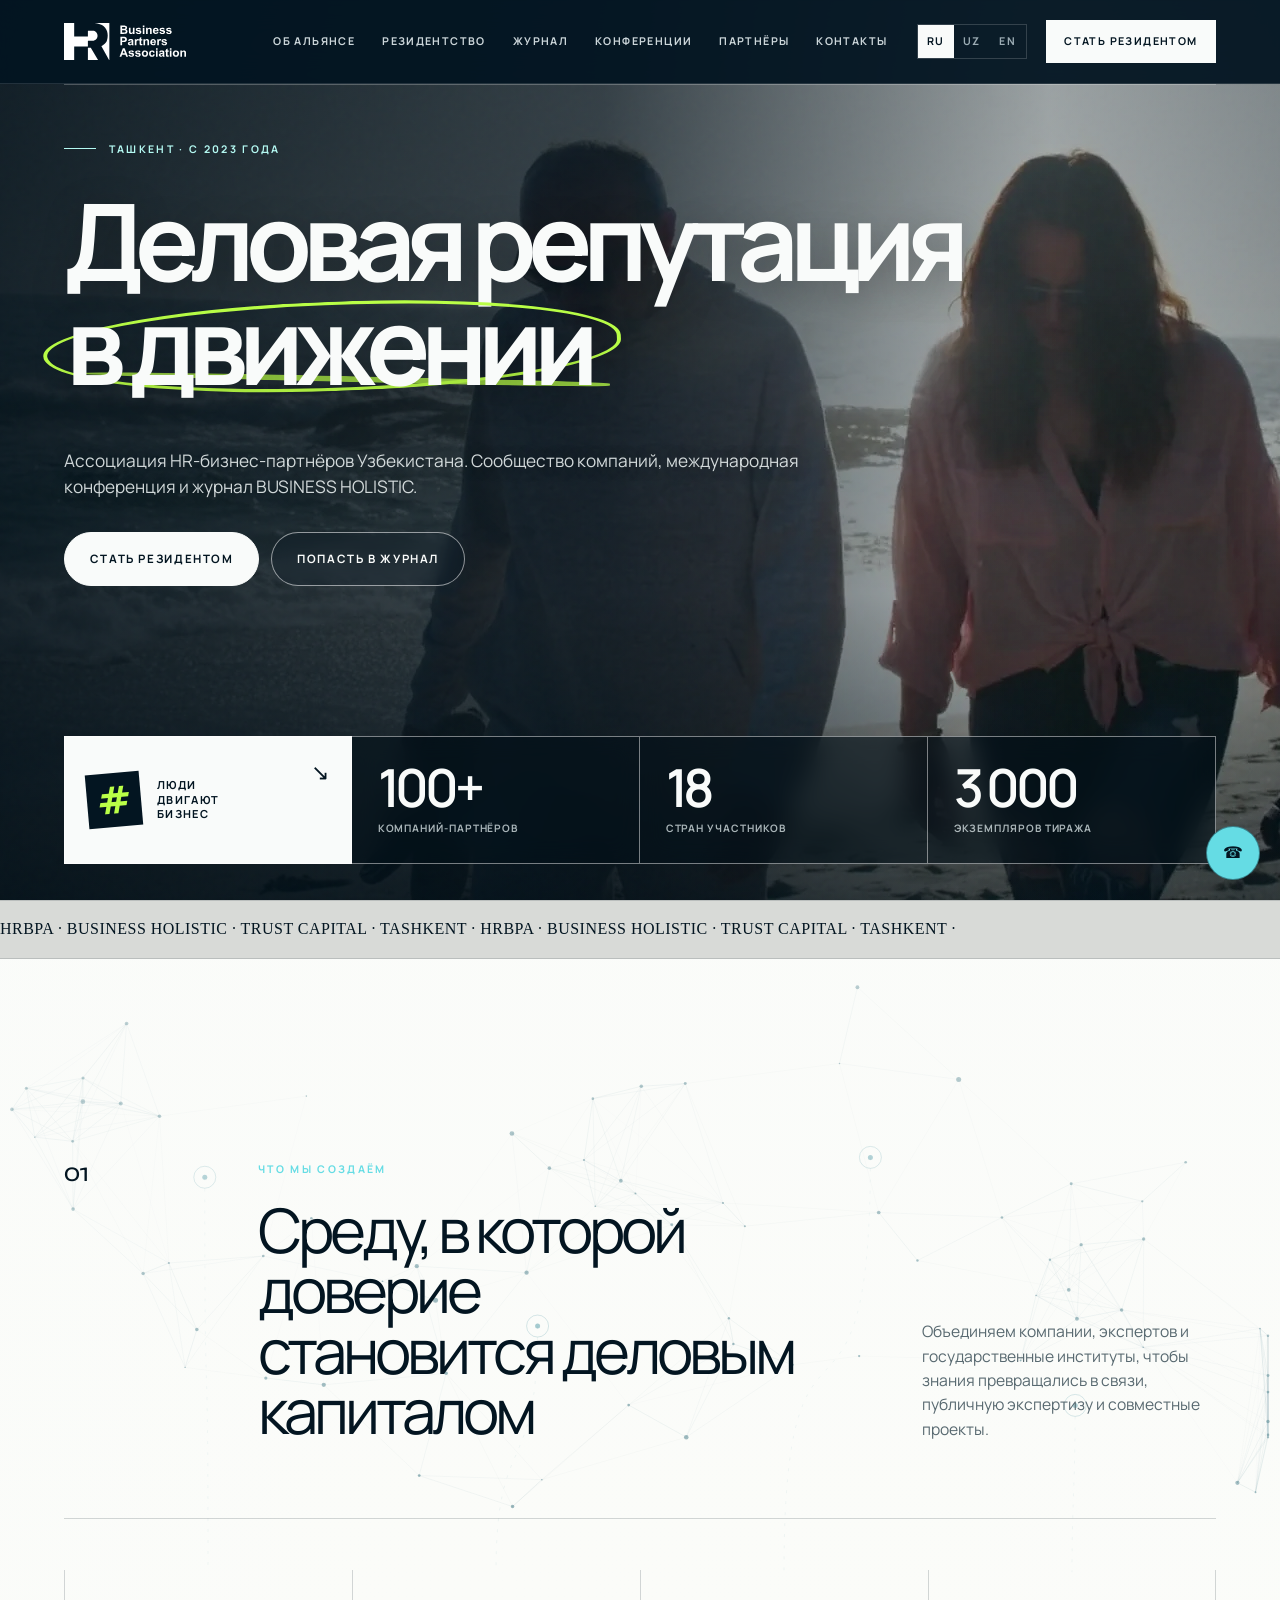
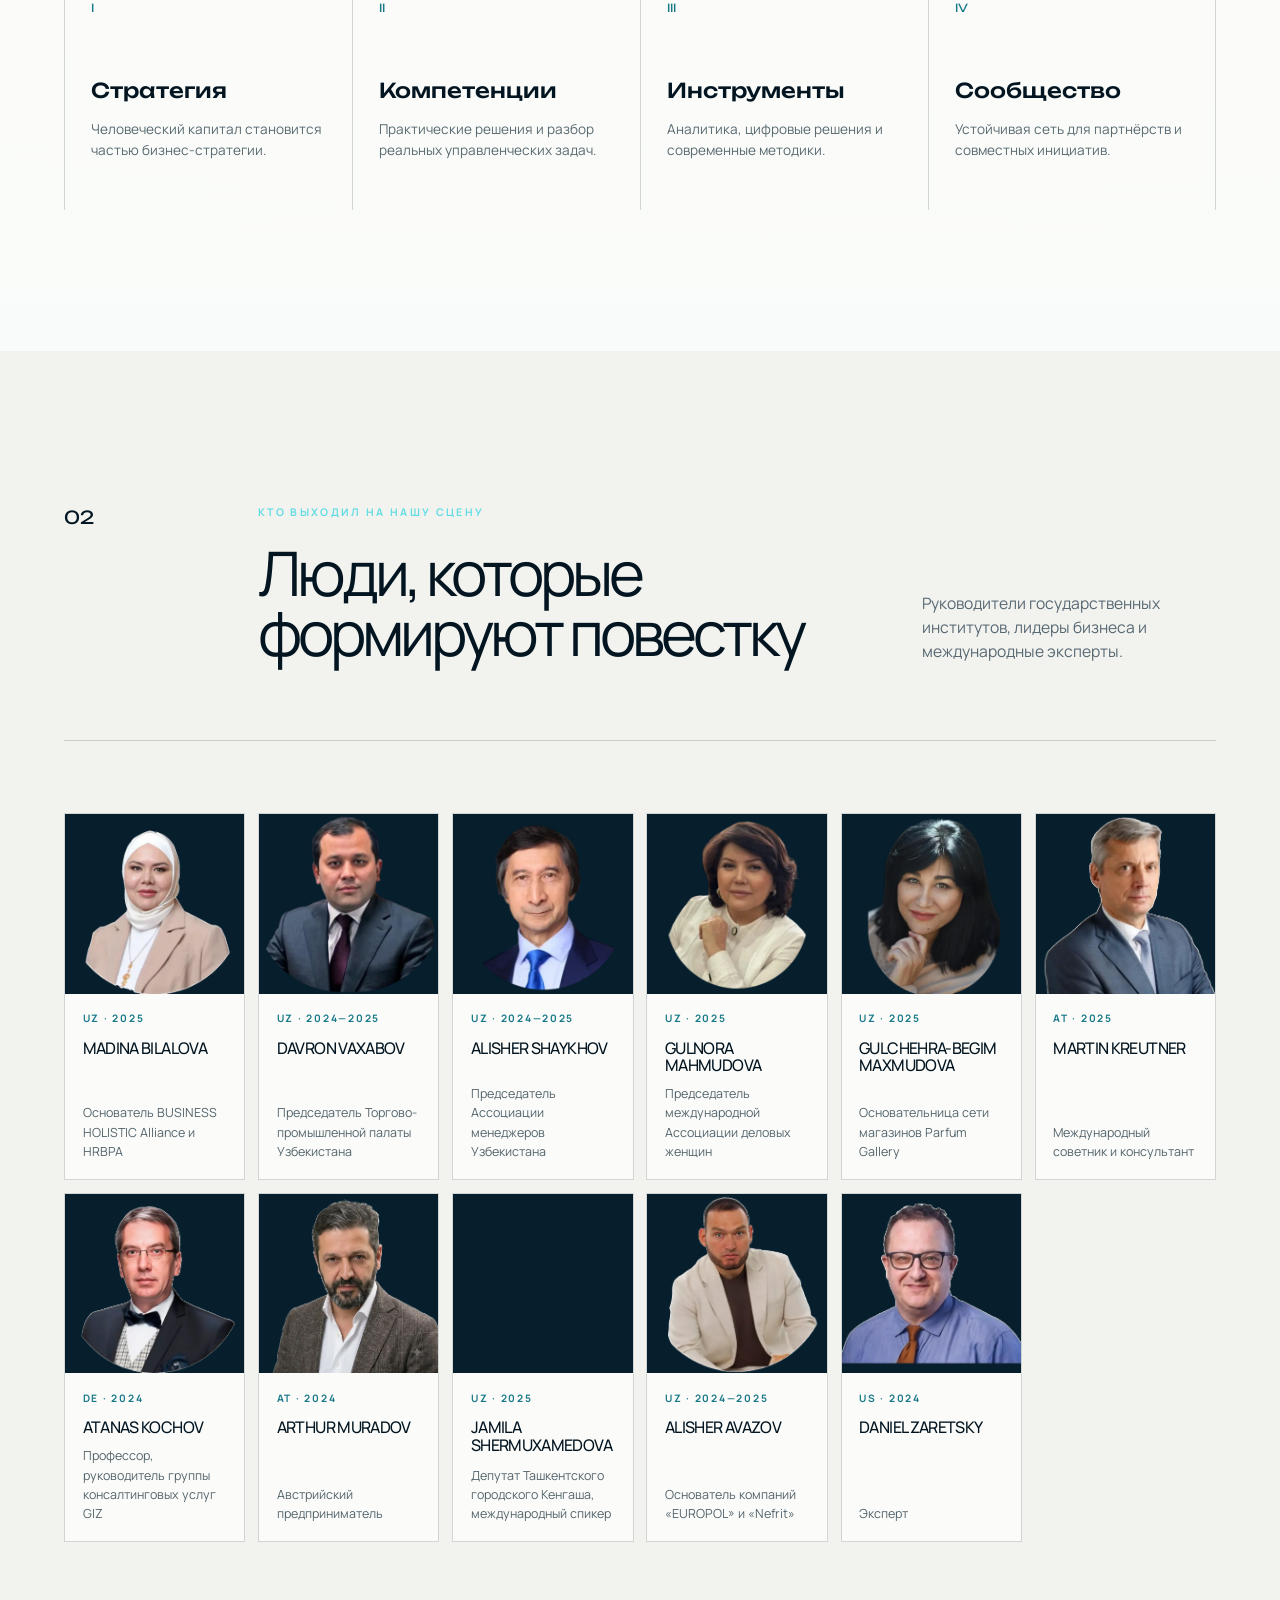
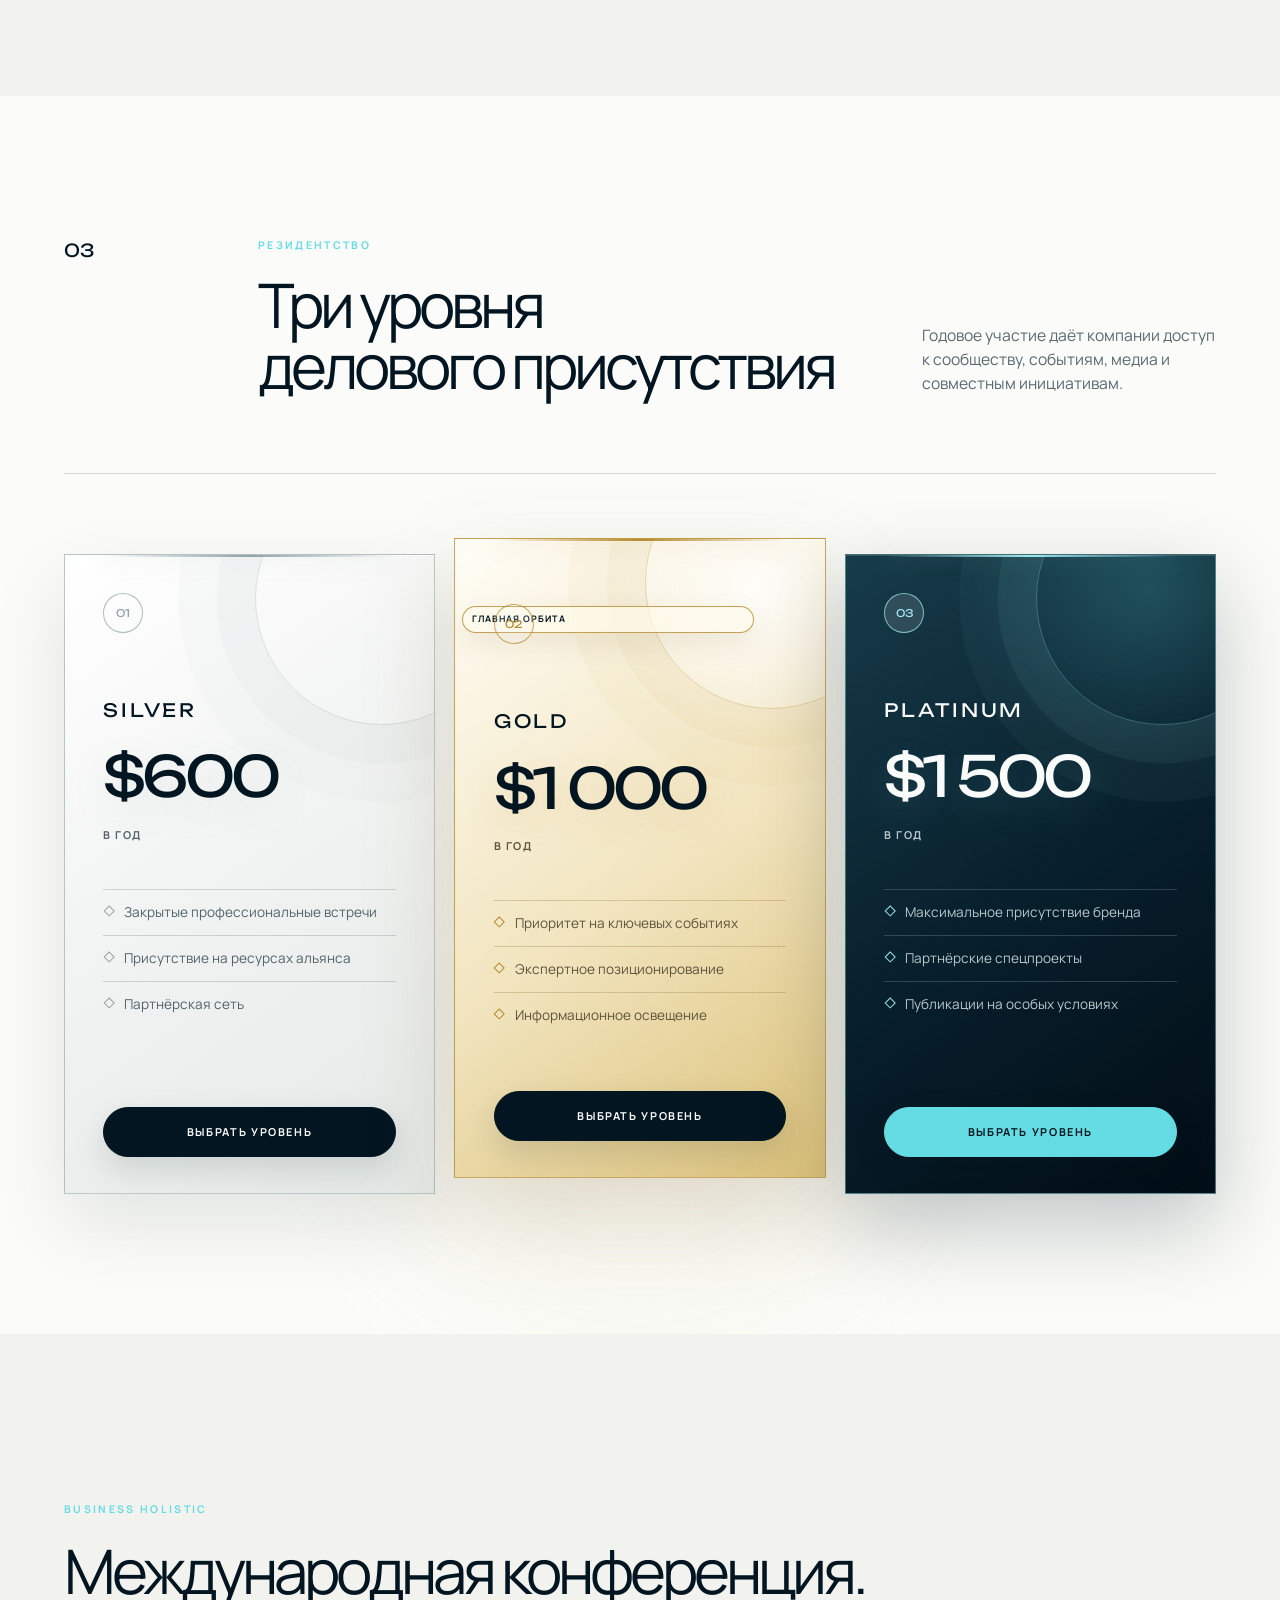
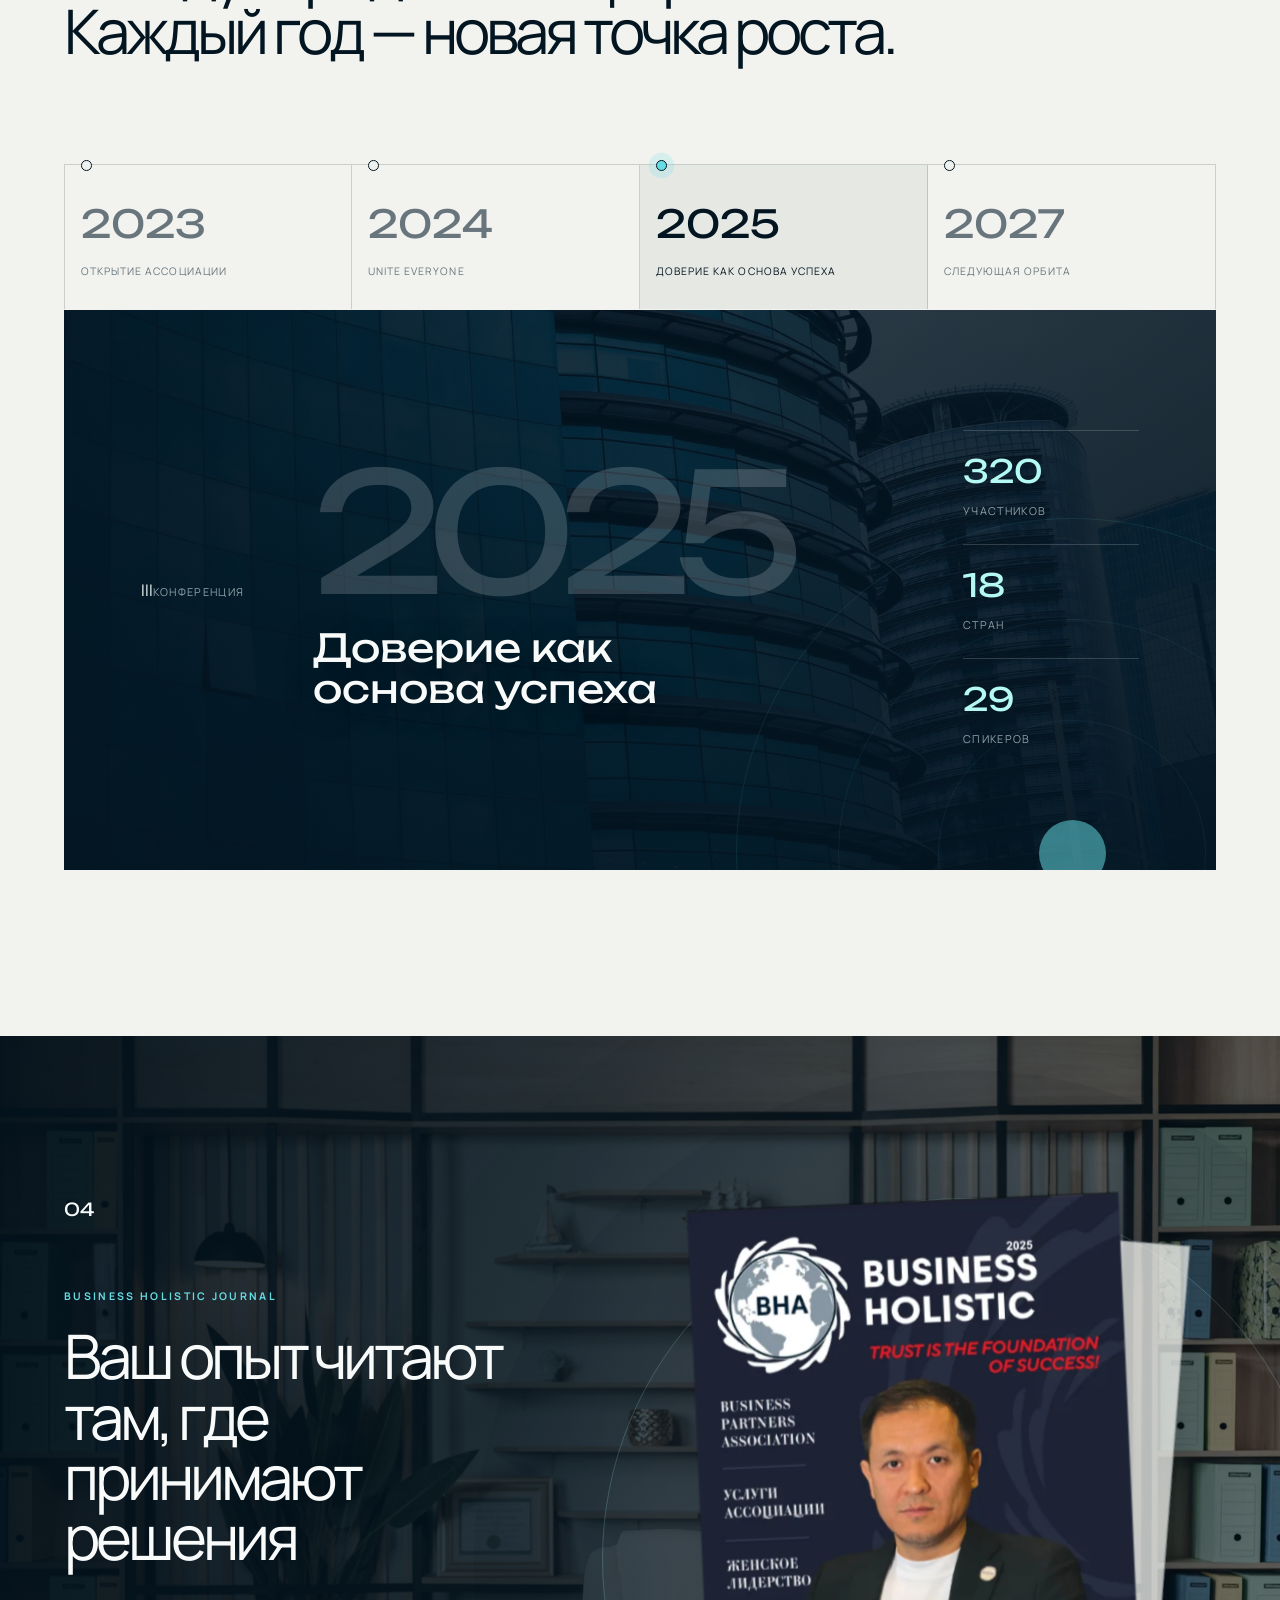
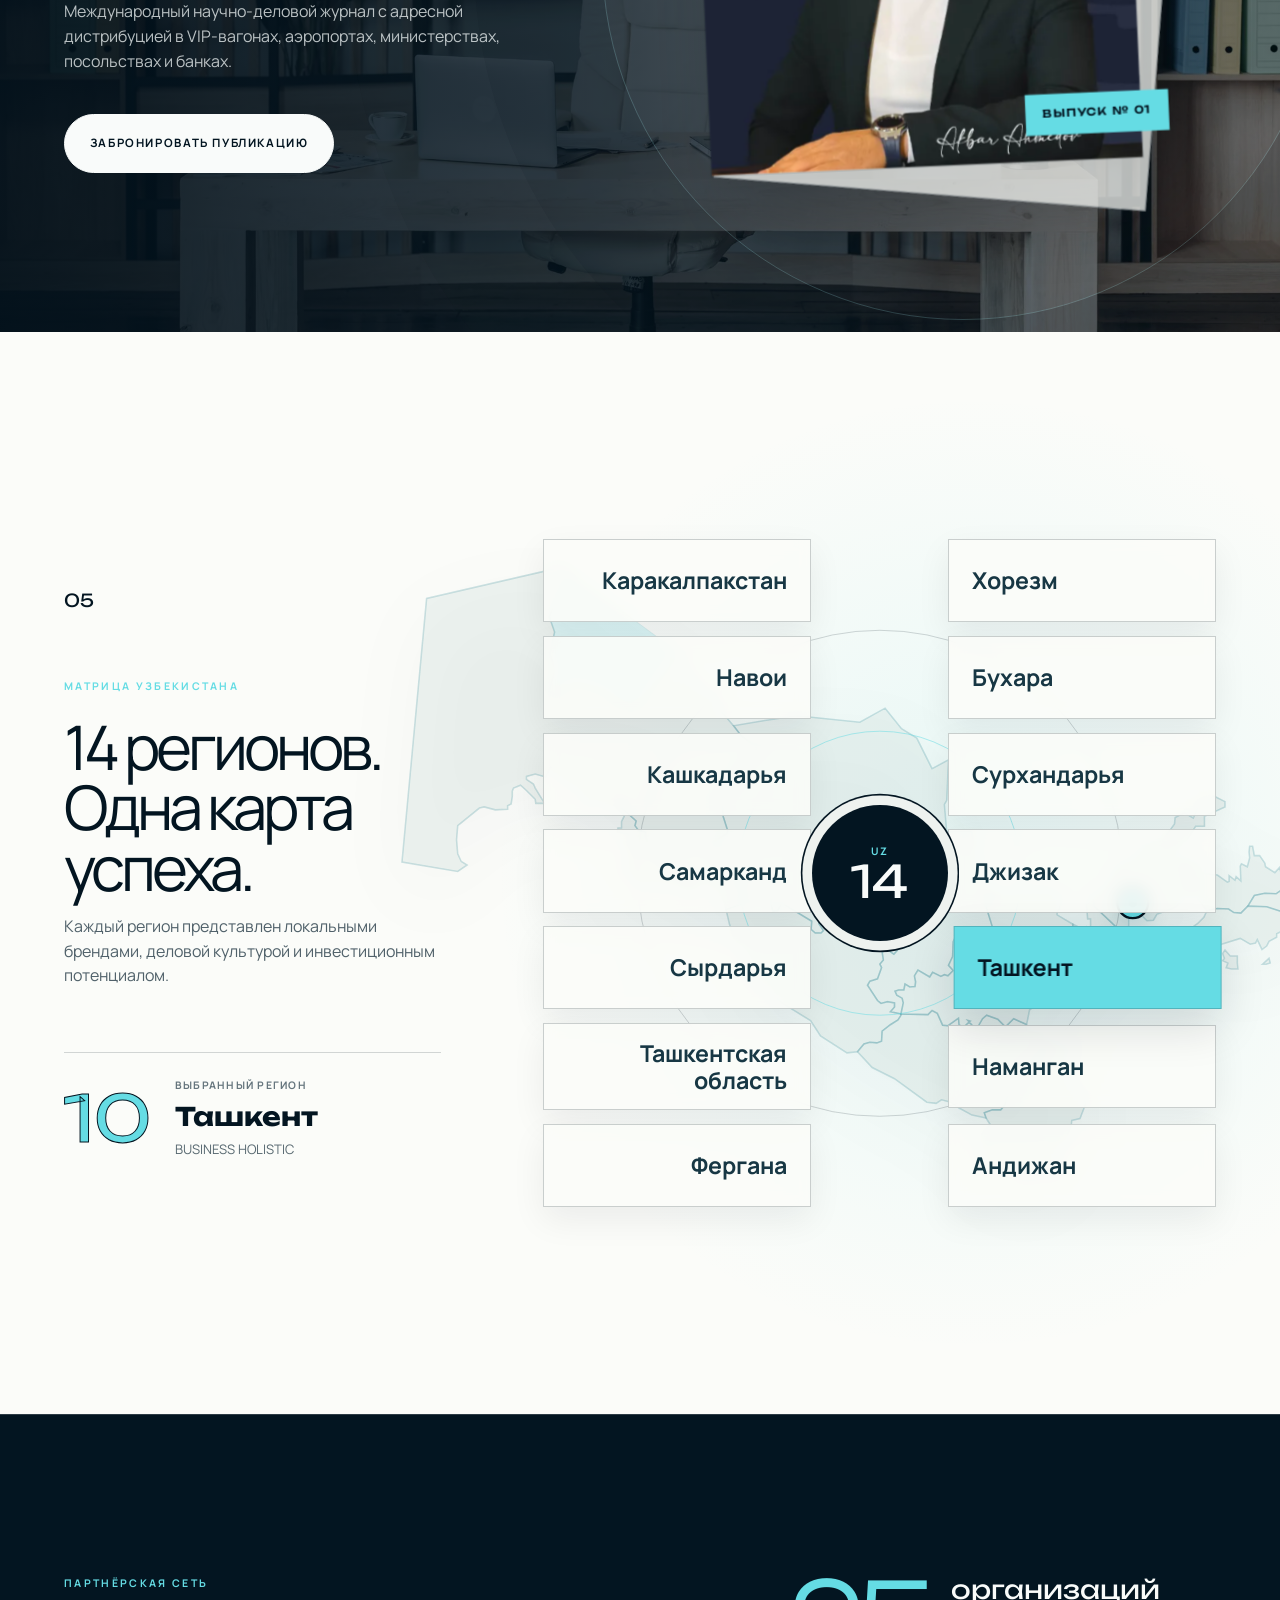
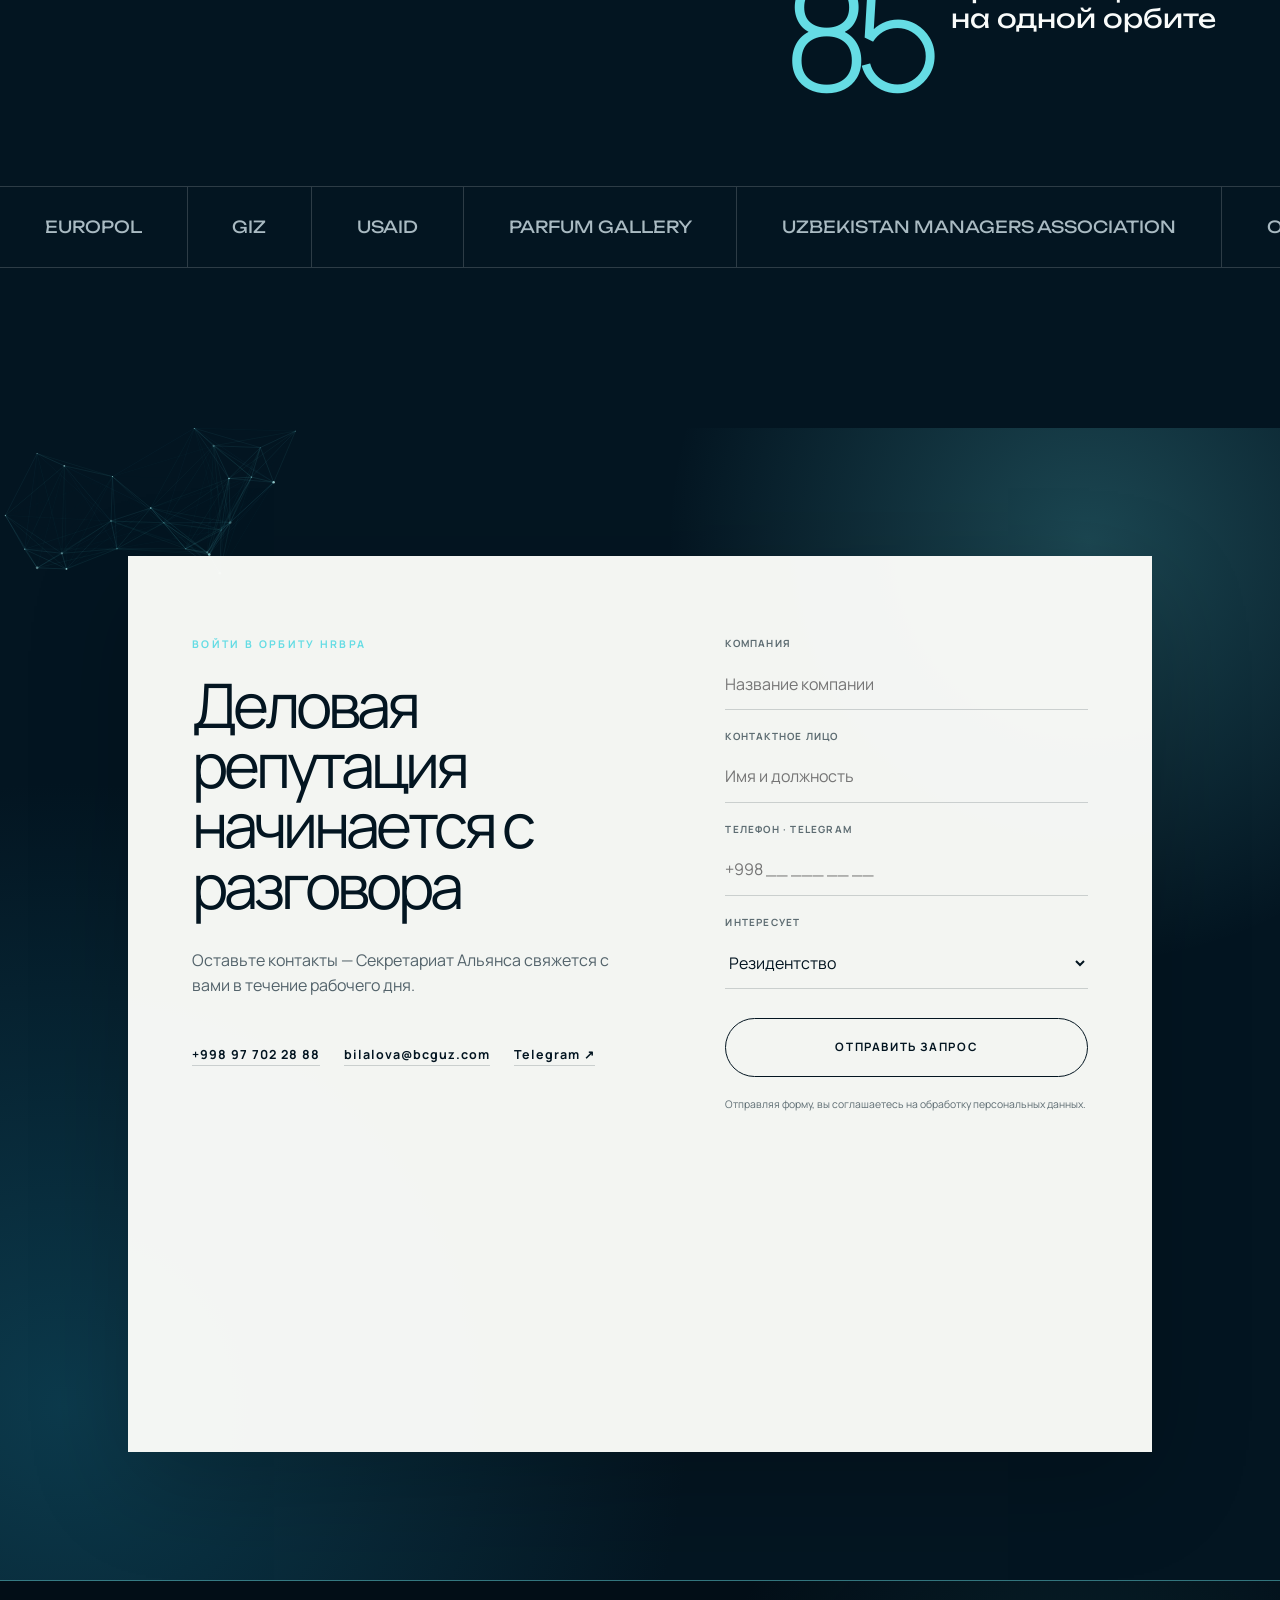
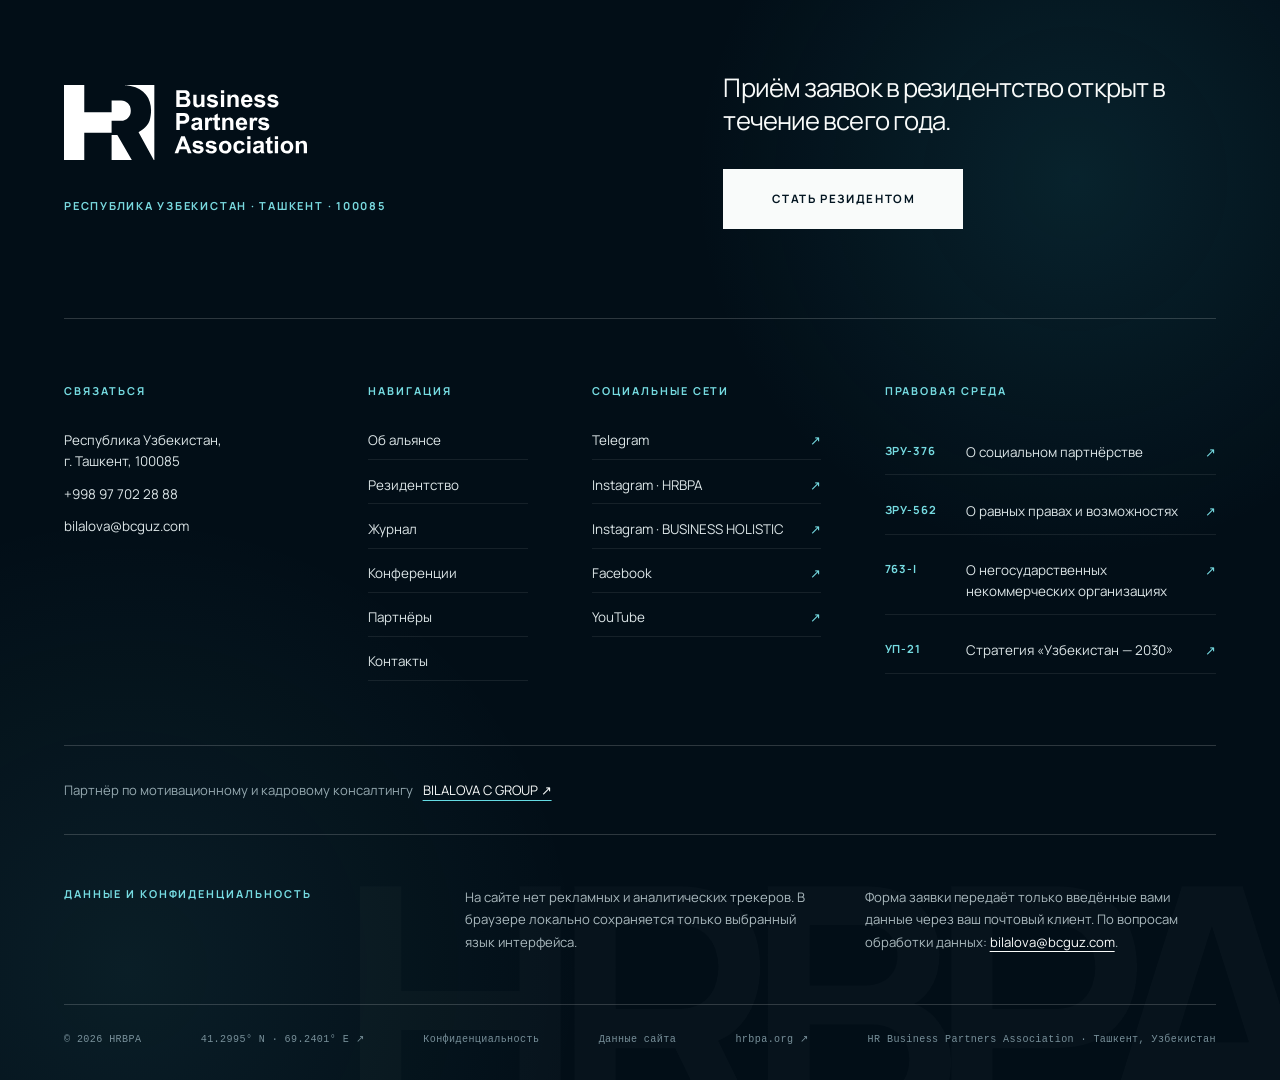
==== commit 38d21700: "Add HRBPA inner pages and navigation" ====
--- a/index.html
+++ b/index.html
@@ -17,7 +17,7 @@
     <div class="scroll-progress" aria-hidden="true"></div>
 
     <header class="site-header" id="top">
-      <a class="brand" href="#top" aria-label="HRBPA — главная">
+      <a class="brand" href="index.html" aria-label="HRBPA — главная">
         <img src="assets/logo-hrbpa-white.svg" alt="" width="136" height="50" />
       </a>
 
@@ -26,11 +26,12 @@
       </button>
 
       <nav class="main-nav" id="main-nav" aria-label="Основная навигация">
-        <a href="#alliance" data-i18n="navAlliance">Альянс</a>
-        <a href="#residency" data-i18n="navResidency">Резидентство</a>
-        <a href="#conference" data-i18n="navConference">Конференции</a>
-        <a href="#journal" data-i18n="navJournal">Журнал</a>
-        <a href="#matrix" data-i18n="navMatrix">Матрица</a>
+        <a href="about.html" data-i18n="navAlliance">Об альянсе</a>
+        <a href="residency.html" data-i18n="navResidency">Резидентство</a>
+        <a href="journal.html" data-i18n="navJournal">Журнал</a>
+        <a href="conferences.html" data-i18n="navConference">Конференции</a>
+        <a href="partners.html" data-i18n="navPartners">Партнёры</a>
+        <a href="contacts.html" data-i18n="navContacts">Контакты</a>
       </nav>
 
       <div class="header-actions">
@@ -39,7 +40,7 @@
           <button type="button" data-lang="uz">UZ</button>
           <button type="button" data-lang="en">EN</button>
         </div>
-        <a class="header-cta" href="#contact" data-i18n="joinShort">Стать резидентом</a>
+        <a class="header-cta" href="residency.html#apply" data-i18n="joinShort">Стать резидентом</a>
       </div>
     </header>
 
@@ -277,7 +278,7 @@
         </div>
         <div class="footer-cta">
           <p data-i18n="footerJoinText">Приём заявок в резидентство открыт в течение всего года.</p>
-          <a class="button magnetic" href="#contact" data-i18n="joinShort">Стать резидентом</a>
+          <a class="button magnetic" href="residency.html#apply" data-i18n="joinShort">Стать резидентом</a>
         </div>
       </div>
 
@@ -293,12 +294,12 @@
 
         <nav class="footer-column footer-navigation" aria-label="Навигация по сайту">
           <h2 data-i18n="footerNavigationTitle">Навигация</h2>
-          <a href="#alliance" data-i18n="navAlliance">Альянс</a>
-          <a href="#residency" data-i18n="navResidency">Резидентство</a>
-          <a href="#conference" data-i18n="navConference">Конференции</a>
-          <a href="#journal" data-i18n="navJournal">Журнал</a>
-          <a href="#matrix" data-i18n="navMatrix">Матрица</a>
-          <a href="#contact" data-i18n="footerContactLink">Контакты</a>
+          <a href="about.html" data-i18n="navAlliance">Об альянсе</a>
+          <a href="residency.html" data-i18n="navResidency">Резидентство</a>
+          <a href="journal.html" data-i18n="navJournal">Журнал</a>
+          <a href="conferences.html" data-i18n="navConference">Конференции</a>
+          <a href="partners.html" data-i18n="navPartners">Партнёры</a>
+          <a href="contacts.html" data-i18n="navContacts">Контакты</a>
         </nav>
 
         <section class="footer-column footer-social">
